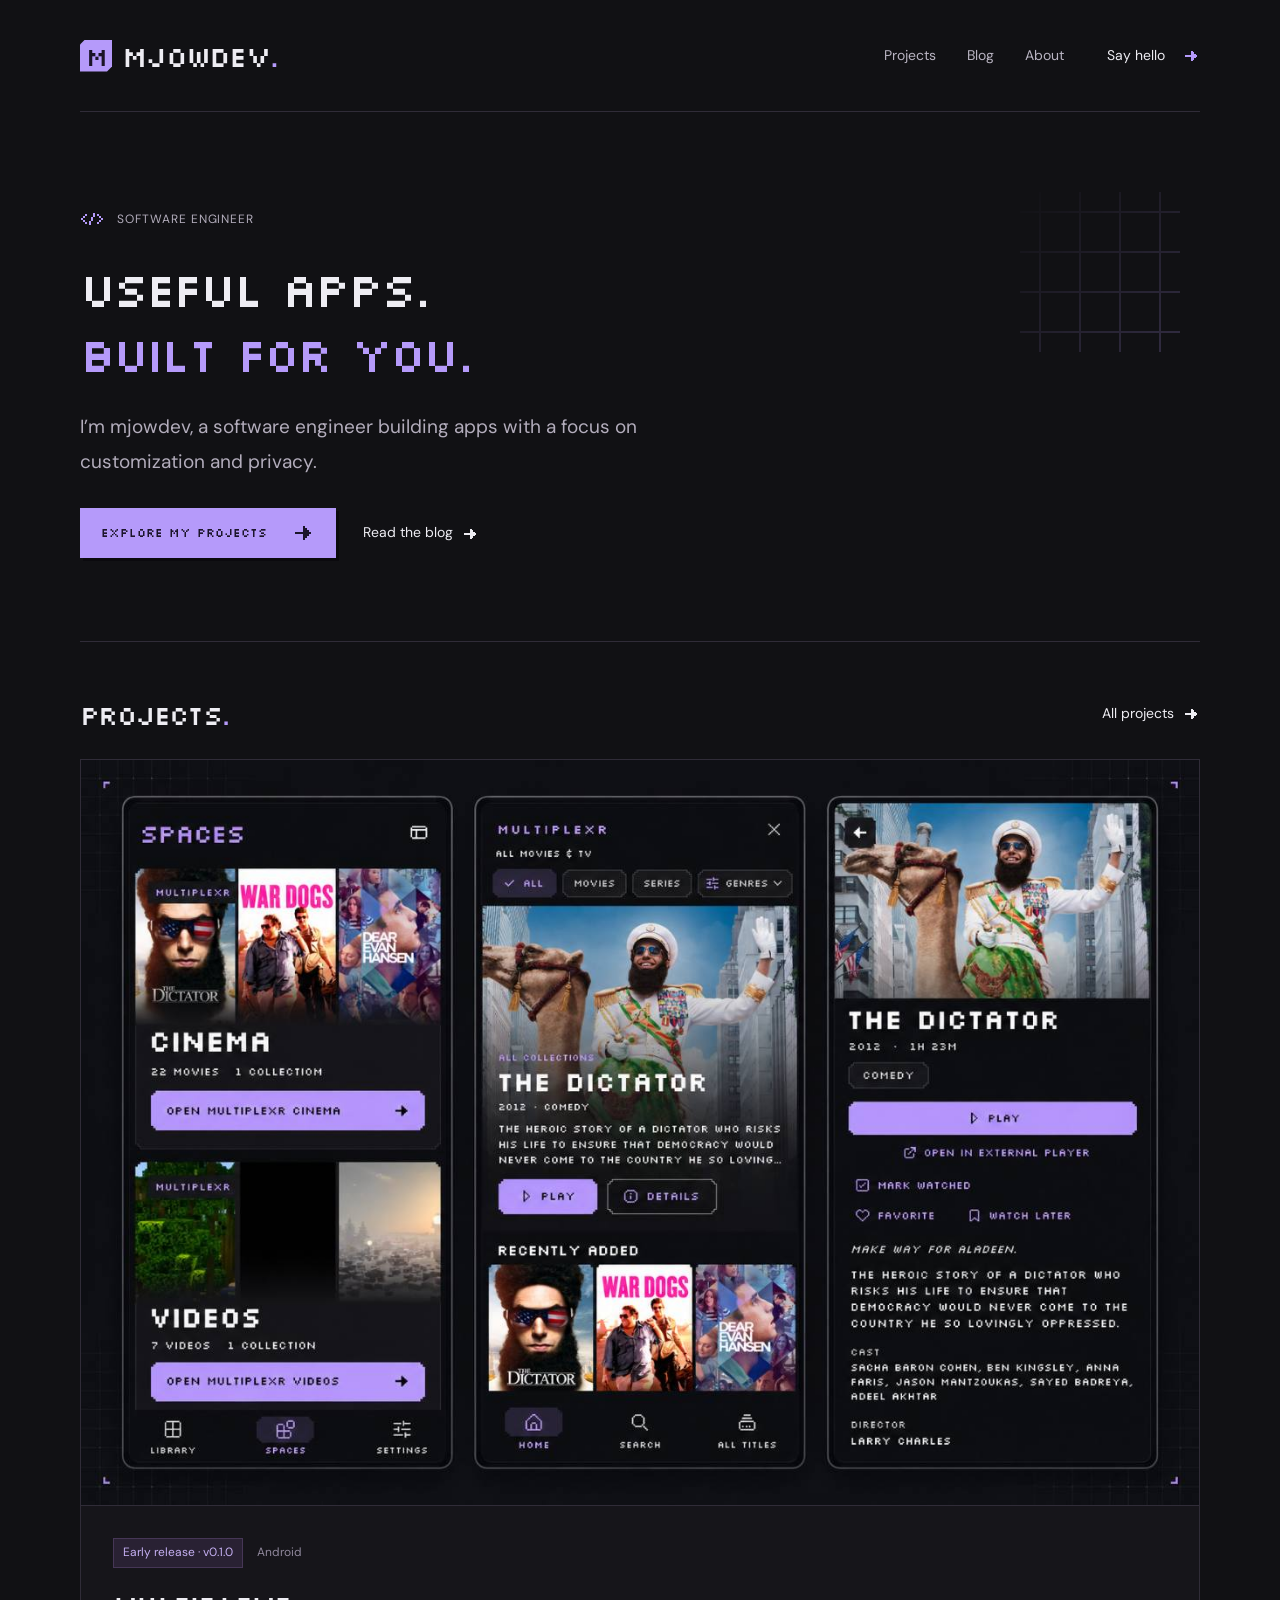
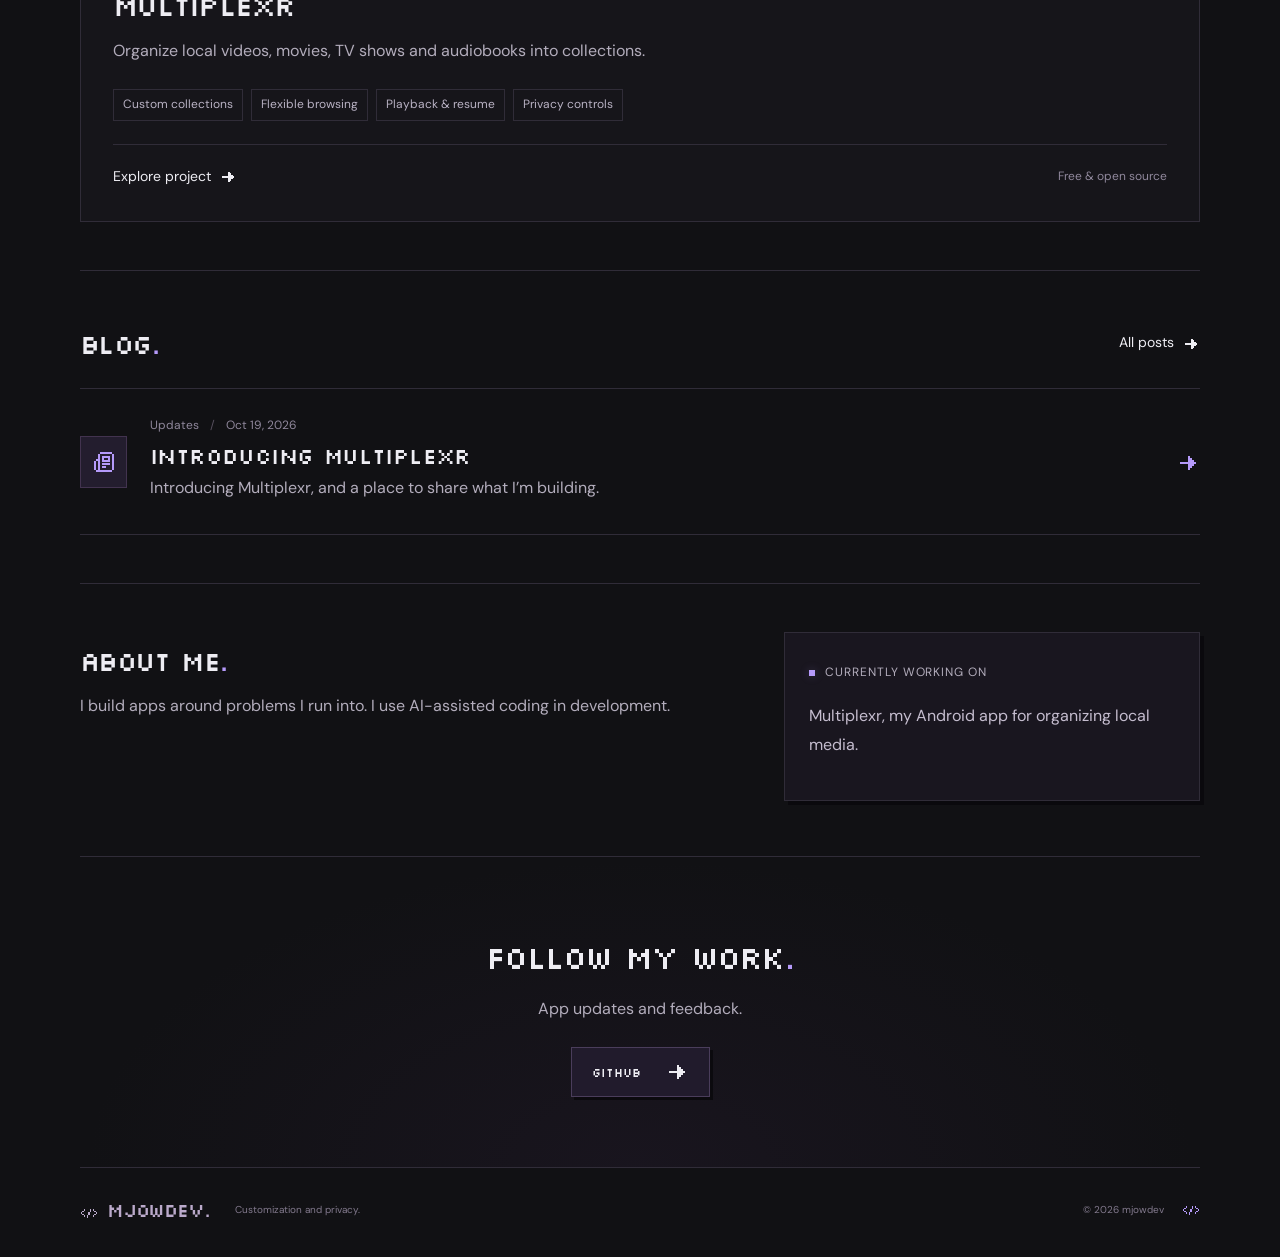
==== index.html @ 6ef94a26 "Publish simplified About and Follow my work copy" ====
<!DOCTYPE html><html lang="en"><head><meta charSet="utf-8"/><link rel="preconnect" href="/" crossorigin=""/><meta name="viewport" content="width=device-width, initial-scale=1"/><link rel="stylesheet" href="/_next/static/chunks/333vchgu689uq.css" data-precedence="next"/><link rel="preload" as="script" fetchPriority="low" href="/_next/static/chunks/1x6obpmlu1_c2.js"/><script src="/_next/static/chunks/2fzxukf5i8xn4.js" async=""></script><script src="/_next/static/chunks/33jqo_7qhbp5d.js" async=""></script><script src="/_next/static/chunks/1kb4dcqdypxx7.js" async=""></script><script src="/_next/static/chunks/turbopack-3-ry682tkyiqk.js" async=""></script><script src="/_next/static/chunks/27gjg8e11zukd.js" async=""></script><title>mjowdev — Software engineer</title><meta name="description" content="Software engineer building useful apps with a focus on customization and privacy. Explore Multiplexr and blog posts by mjowdev."/><link rel="icon" href="/icon.svg?icon.27oloktnoepiv.svg" sizes="any" type="image/svg+xml"/><meta name="next-size-adjust" content=""/><script src="/_next/static/chunks/0cz1d0mv5g_q7.js" noModule=""></script></head><body><div hidden=""><!--$--><!--/$--></div><a class="skip" href="#main">Skip to content</a><header class="header"><a class="wordmark" href="/"><span class="brand-icon">m</span>mjowdev<span class="dot">.</span></a><nav aria-label="Main navigation"><a href="/projects/">Projects</a><a href="/blog/">Blog</a><a href="/#about">About</a><a class="nav-connect" href="/#connect">Say hello <span><svg viewBox="0 0 24 24" width="24" height="24" fill="currentColor" xmlns="http://www.w3.org/2000/svg" class="pixel-icon " aria-hidden="true" focusable="false"><path d="M4 11v2h16v-2zm12 2v2h2v-2zm-2 2v2h2v-2zm-2 2v2h2v-2zm4-6V9h2v2z"></path><path d="M14 15V7h2v8zm-2 2V5h2v12z"></path></svg></span></a></nav></header><main id="main"><section class="hero"><div><div class="eyebrow"><span class="tiny-star"><svg viewBox="0 0 24 24" width="24" height="24" fill="currentColor" xmlns="http://www.w3.org/2000/svg" class="pixel-icon " aria-hidden="true" focusable="false"><path d="M11 18H9v-4h2v4Zm-4-1H5v-2h2v2Zm12-2v2h-2v-2h2ZM5 15H3v-2h2v2Zm16 0h-2v-2h2v2Zm-8-1h-2v-4h2v4ZM3 13H1v-2h2v2Zm20 0h-2v-2h2v2ZM5 11H3V9h2v2Zm16 0h-2V9h2v2Zm-6-1h-2V6h2v4ZM7 9H5V7h2v2Zm12 0h-2V7h2v2Z"></path></svg></span> SOFTWARE ENGINEER</div><h1><span class="">Useful apps.<br/></span><span class="muted-heading">Built for you.<br/></span></h1><p class="hero-intro">I’m mjowdev, a software engineer building apps with a focus on customization and privacy.</p><div class="actions"><a class="button primary" href="/projects/">Explore my projects <span><svg viewBox="0 0 24 24" width="24" height="24" fill="currentColor" xmlns="http://www.w3.org/2000/svg" class="pixel-icon " aria-hidden="true" focusable="false"><path d="M4 11v2h16v-2zm12 2v2h2v-2zm-2 2v2h2v-2zm-2 2v2h2v-2zm4-6V9h2v2z"></path><path d="M14 15V7h2v8zm-2 2V5h2v12z"></path></svg></span></a><a class="text-link" href="/blog/">Read the blog <span><svg viewBox="0 0 24 24" width="24" height="24" fill="currentColor" xmlns="http://www.w3.org/2000/svg" class="pixel-icon " aria-hidden="true" focusable="false"><path d="M4 11v2h16v-2zm12 2v2h2v-2zm-2 2v2h2v-2zm-2 2v2h2v-2zm4-6V9h2v2z"></path><path d="M14 15V7h2v8zm-2 2V5h2v12z"></path></svg></span></a></div></div></section><section id="projects" class="section"><div class="section-head"><div><h2>Projects<span class="dot">.</span></h2></div><a class="text-link" href="/projects/">All projects <svg viewBox="0 0 24 24" width="24" height="24" fill="currentColor" xmlns="http://www.w3.org/2000/svg" class="pixel-icon " aria-hidden="true" focusable="false"><path d="M4 11v2h16v-2zm12 2v2h2v-2zm-2 2v2h2v-2zm-2 2v2h2v-2zm4-6V9h2v2z"></path><path d="M14 15V7h2v8zm-2 2V5h2v12z"></path></svg></a></div><article class="project-card"><a class="project-showcase" href="/multiplexr-showcase.jpg" aria-label="View Multiplexr screenshots at full size"><img src="/multiplexr-showcase.jpg" width="1280" height="853" alt="Multiplexr screenshots showing Spaces, Cinema browsing, and movie details" loading="lazy"/></a><div class="project-info"><div class="tag-row"><span class="badge">Early release · v0.1.0</span><span class="micro">Android</span></div><h3>Multiplexr</h3><p>Organize local videos, movies, TV shows and audiobooks into collections.</p><div class="feature-tags"><span>Custom collections</span><span>Flexible browsing</span><span>Playback &amp; resume</span><span>Privacy controls</span></div><div class="project-bottom"><a class="text-link" href="https://github.com/mjowdev/mjow">Explore project <svg viewBox="0 0 24 24" width="24" height="24" fill="currentColor" xmlns="http://www.w3.org/2000/svg" class="pixel-icon " aria-hidden="true" focusable="false"><path d="M4 11v2h16v-2zm12 2v2h2v-2zm-2 2v2h2v-2zm-2 2v2h2v-2zm4-6V9h2v2z"></path><path d="M14 15V7h2v8zm-2 2V5h2v12z"></path></svg></a><span class="micro">Free &amp; open source</span></div></div></article></section><section class="section"><div class="section-head"><div><h2>Blog<span class="dot">.</span></h2></div><a class="text-link" href="/blog/">All posts <svg viewBox="0 0 24 24" width="24" height="24" fill="currentColor" xmlns="http://www.w3.org/2000/svg" class="pixel-icon " aria-hidden="true" focusable="false"><path d="M4 11v2h16v-2zm12 2v2h2v-2zm-2 2v2h2v-2zm-2 2v2h2v-2zm4-6V9h2v2z"></path><path d="M14 15V7h2v8zm-2 2V5h2v12z"></path></svg></a></div><a class="post-row" href="/blog/hello-world/"><span class="post-icon"><svg viewBox="0 0 24 24" width="24" height="24" fill="currentColor" xmlns="http://www.w3.org/2000/svg" class="pixel-icon " aria-hidden="true" focusable="false"><path d="M8 2h12v2H8zM6 4h2v16H6zm14 0h2v16h-2zM4 20h16v2H4zm-2-9h2v9H2zm2-2h2v2H4zm6-3h8v2h-8zm0 4h8v2h-8zm0-2h2v2h-2zm6 0h2v2h-2zm-6 5h8v2h-8zm0 3h4v2h-4z"></path></svg></span><div><div class="micro">Updates<!-- --> <span class="separator">/</span> <!-- -->Oct 19, 2026</div><h3>Introducing Multiplexr</h3><p>Introducing Multiplexr, and a place to share what I’m building.</p></div><span class="post-arrow"><svg viewBox="0 0 24 24" width="24" height="24" fill="currentColor" xmlns="http://www.w3.org/2000/svg" class="pixel-icon " aria-hidden="true" focusable="false"><path d="M4 11v2h16v-2zm12 2v2h2v-2zm-2 2v2h2v-2zm-2 2v2h2v-2zm4-6V9h2v2z"></path><path d="M14 15V7h2v8zm-2 2V5h2v12z"></path></svg></span></a></section><section id="about" class="section about-grid"><div><h2>About me<span class="dot">.</span></h2><p>I build apps around problems I run into. I use AI-assisted coding in development.</p></div><aside class="now-card"><span class="eyebrow"><span class="status-light"></span> CURRENTLY WORKING ON</span><p>Multiplexr, my Android app for organizing local media.</p></aside></section><section id="connect" class="connect"><h2>Follow my work<span class="dot">.</span></h2><p>App updates and feedback.</p><div class="socials"><a class="button" href="https://github.com/mjowdev">GitHub<!-- --> <svg viewBox="0 0 24 24" width="24" height="24" fill="currentColor" xmlns="http://www.w3.org/2000/svg" class="pixel-icon " aria-hidden="true" focusable="false"><path d="M4 11v2h16v-2zm12 2v2h2v-2zm-2 2v2h2v-2zm-2 2v2h2v-2zm4-6V9h2v2z"></path><path d="M14 15V7h2v8zm-2 2V5h2v12z"></path></svg></a></div></section></main><!--$--><!--/$--><footer><a class="footer-brand" href="/"><svg viewBox="0 0 24 24" width="24" height="24" fill="currentColor" xmlns="http://www.w3.org/2000/svg" class="pixel-icon " aria-hidden="true" focusable="false"><path d="M11 18H9v-4h2v4Zm-4-1H5v-2h2v2Zm12-2v2h-2v-2h2ZM5 15H3v-2h2v2Zm16 0h-2v-2h2v2Zm-8-1h-2v-4h2v4ZM3 13H1v-2h2v2Zm20 0h-2v-2h2v2ZM5 11H3V9h2v2Zm16 0h-2V9h2v2Zm-6-1h-2V6h2v4ZM7 9H5V7h2v2Zm12 0h-2V7h2v2Z"></path></svg> mjowdev.</a><span>Customization and privacy.</span><span>© <!-- -->2026<!-- --> mjowdev <span class="footer-star"><svg viewBox="0 0 24 24" width="24" height="24" fill="currentColor" xmlns="http://www.w3.org/2000/svg" class="pixel-icon " aria-hidden="true" focusable="false"><path d="M11 18H9v-4h2v4Zm-4-1H5v-2h2v2Zm12-2v2h-2v-2h2ZM5 15H3v-2h2v2Zm16 0h-2v-2h2v2Zm-8-1h-2v-4h2v4ZM3 13H1v-2h2v2Zm20 0h-2v-2h2v2ZM5 11H3V9h2v2Zm16 0h-2V9h2v2Zm-6-1h-2V6h2v4ZM7 9H5V7h2v2Zm12 0h-2V7h2v2Z"></path></svg></span></span></footer><script id="_R_">(globalThis["TURBOPACK"] || (globalThis["TURBOPACK"] = [])).push({"otherChunks":["static/chunks/1x6obpmlu1_c2.js","static/chunks/2fzxukf5i8xn4.js","static/chunks/33jqo_7qhbp5d.js","static/chunks/1kb4dcqdypxx7.js"],"runtimeModuleIds":[94553]});</script><script src="/_next/static/chunks/1x6obpmlu1_c2.js" async=""></script><script>(self.__next_f=self.__next_f||[]).push([0])</script><script>self.__next_f.push([1,"1:\"$Sreact.fragment\"\n2:\"/_next/static/chunks/27gjg8e11zukd.js\"\n3:I[22016,[\"$2\"],\"\"]\n4:I[39756,[\"$2\"],\"default\"]\n5:I[37457,[\"$2\"],\"default\"]\ne:\"ViewportBoundary\"\nf:I[97367,[\"$2\"],\"$e\"]\n11:\"MetadataBoundary\"\n12:I[97367,[\"$2\"],\"$11\"]\n13:\"$Sreact.suspense\"\n15:I[68027,[\"$2\"],\"default\",1]\n:HL[\"/_next/static/chunks/333vchgu689uq.css\",\"style\"]\n:HC[\"/\",\"\"]\n6:[[\"children\",{\"s\":\"__PAGE__\",\"h\":512,\"d\":{\"r\":[\"$\",\"$1\",\"c\",{\"children\":[[\"$\",\"main\",null,{\"id\":\"main\",\"children\":[[\"$\",\"section\",null,{\"className\":\"hero\",\"children\":[\"$\",\"div\",null,{\"children\":[[\"$\",\"div\",null,{\"className\":\"eyebrow\",\"children\":[[\"$\",\"span\",null,{\"className\":\"tiny-star\",\"children\":[\"$\",\"svg\",null,{\"viewBox\":\"0 0 24 24\",\"width\":\"24\",\"height\":\"24\",\"fill\":\"currentColor\",\"xmlns\":\"http://www.w3.org/2000/svg\",\"className\":\"pixel-icon \",\"aria-hidden\":\"true\",\"focusable\":\"false\",\"children\":[\"$\",\"path\",null,{\"d\":\"M11 18H9v-4h2v4Zm-4-1H5v-2h2v2Zm12-2v2h-2v-2h2ZM5 15H3v-2h2v2Zm16 0h-2v-2h2v2Zm-8-1h-2v-4h2v4ZM3 13H1v-2h2v2Zm20 0h-2v-2h2v2ZM5 11H3V9h2v2Zm16 0h-2V9h2v2Zm-6-1h-2V6h2v4ZM7 9H5V7h2v2Zm12 0h-2V7h2v2Z\"}]}]}],\" SOFTWARE ENGINEER\"]}],[\"$\",\"h1\",null,{\"children\":[[\"$\",\"span\",\"Useful apps.\",{\"className\":\"\",\"children\":[\"Useful apps.\",[\"$\",\"br\",null,{}]]}],[\"$\",\"span\",\"Built for you.\",{\"className\":\"muted-heading\",\"children\":[\"Built for you.\",[\"$\",\"br\",null,{}]]}]]}],[\"$\",\"p\",null,{\"className\":\"hero-intro\",\"children\":\"I’m mjowdev, a software engineer building apps with a focus on customization and privacy.\"}],[\"$\",\"div\",null,{\"className\":\"actions\",\"children\":[[\"$\",\"$L3\",null,{\"className\":\"button primary\",\"href\":\"/projects/\",\"children\":[\"Explore my projects \",\"$L7\"]}],\"$L8\"]}]]}]}],\"$L9\",\"$La\",\"$Lb\",\"$Lc\",false]}],null,\"$Ld\"]}],\"p\":false,\"v\":null}}]]\n0:{\"P\":null,\"c\":[\"\",\"\"],\"q\":\"\",\"i\":false,\"t\":{\"t\":{\"s\":\"\",\"h\":528,\"d\":{\"r\":[\"$\",\"$1\",\"c\",{\"children\":[[[\"$\",\"link\",\"0\",{\"rel\":\"stylesheet\",\"href\":\"/_next/static/chunks/333vchgu689uq.css\",\"precedence\":\"next\",\"crossOrigin\":\"$undefined\",\"nonce\":\"$undefined\"}],[\"$\",\"script\",\"script-0\",{\"src\":\"/_next/static/chunks/27gjg8e11zukd.js\",\"async\":true,\"nonce\":\"$undefined\"}]],[\"$\",\"html\",null,{\"lang\":\"en\",\"children\":[\"$\",\"body\",null,{\"children\":[[\"$\",\"a\",null,{\"className\":\"skip\",\"href\":\"#main\",\"children\":\"Skip to content\"}],[\"$\",\"header\",null,{\"className\":\"header\",\"children\":[[\"$\",\"$L3\",null,{\"href\":\"/\",\"className\":\"wordmark\",\"children\":[[\"$\",\"span\",null,{\"className\":\"brand-icon\",\"children\":\"m\"}],\"mjowdev\",[\"$\",\"span\",null,{\"className\":\"dot\",\"children\":\".\"}]]}],[\"$\",\"nav\",null,{\"aria-label\":\"Main navigation\",\"children\":[[\"$\",\"$L3\",null,{\"href\":\"/projects/\",\"children\":\"Projects\"}],[\"$\",\"$L3\",null,{\"href\":\"/blog/\",\"children\":\"Blog\"}],[\"$\",\"$L3\",null,{\"href\":\"/#about\",\"children\":\"About\"}],[\"$\",\"$L3\",null,{\"href\":\"/#connect\",\"className\":\"nav-connect\",\"children\":[\"Say hello \",[\"$\",\"span\",null,{\"children\":[\"$\",\"svg\",null,{\"viewBox\":\"0 0 24 24\",\"width\":\"24\",\"height\":\"24\",\"fill\":\"currentColor\",\"xmlns\":\"http://www.w3.org/2000/svg\",\"className\":\"pixel-icon \",\"aria-hidden\":\"true\",\"focusable\":\"false\",\"children\":[[\"$\",\"path\",null,{\"d\":\"M4 11v2h16v-2zm12 2v2h2v-2zm-2 2v2h2v-2zm-2 2v2h2v-2zm4-6V9h2v2z\"}],[\"$\",\"path\",null,{\"d\":\"M14 15V7h2v8zm-2 2V5h2v12z\"}]]}]}]]}]]}]]}],[\"$\",\"$L4\",null,{\"parallelRouterKey\":\"children\",\"error\":\"$undefined\",\"errorStyles\":\"$undefined\",\"errorScripts\":\"$undefined\",\"template\":[\"$\",\"$L5\",null,{}],\"templateStyles\":\"$undefined\",\"templateScripts\":\"$undefined\",\"notFound\":[[\"$\",\"main\",null,{\"id\":\"main\",\"className\":\"inner-page\",\"children\":[[\"$\",\"div\",null,{\"className\":\"eyebrow\",\"children\":\"404\"}],[\"$\",\"h1\",null,{\"children\":\"Page not found.\"}],[\"$\",\"p\",null,{\"children\":\"This page doesn’t exist.\"}],[\"$\",\"$L3\",null,{\"href\":\"/\",\"className\":\"button primary\",\"children\":[\"Return home \",[\"$\",\"svg\",null,{\"viewBox\":\"0 0 24 24\",\"width\":\"24\",\"height\":\"24\",\"fill\":\"currentColor\",\"xmlns\":\"http://www.w3.org/2000/svg\",\"className\":\"pixel-icon \",\"aria-hidden\":\"true\",\"focusable\":\"false\",\"children\":[[\"$\",\"path\",null,{\"d\":\"M4 11v2h16v-2zm12 2v2h2v-2zm-2 2v2h2v-2zm-2 2v2h2v-2zm4-6V9h2v2z\"}],[\"$\",\"path\",null,{\"d\":\"M14 15V7h2v8zm-2 2V5h2v12z\"}]]}]]}]]}],[]],\"forbidden\":\"$undefined\",\"unauthorized\":\"$undefined\"}],[\"$\",\"footer\",null,{\"children\":[[\"$\",\"$L3\",null,{\"href\":\"/\",\"className\":\"footer-brand\",\"children\":[[\"$\",\"svg\",null,{\"viewBox\":\"0 0 24 24\",\"width\":\"24\",\"height\":\"24\",\"fill\":\"currentColor\",\"xmlns\":\"http://www.w3.org/2000/svg\",\"className\":\"pixel-icon \",\"aria-hidden\":\"true\",\"focusable\":\"false\",\"children\":[\"$\",\"path\",null,{\"d\":\"M11 18H9v-4h2v4Zm-4-1H5v-2h2v2Zm12-2v2h-2v-2h2ZM5 15H3v-2h2v2Zm16 0h-2v-2h2v2Zm-8-1h-2v-4h2v4ZM3 13H1v-2h2v2Zm20 0h-2v-2h2v2ZM5 11H3V9h2v2Zm16 0h-2V9h2v2Zm-6-1h-2V6h2v4ZM7 9H5V7h2v2Zm12 0h-2V7h2v2Z\"}]}],\" mjowdev.\"]}],[\"$\",\"span\",null,{\"children\":\"Customization and privacy.\"}],[\"$\",\"span\",null,{\"children\":[\"© \",2026,\" mjowdev \",[\"$\",\"span\",null,{\"className\":\"footer-star\",\"children\":[\"$\",\"svg\",null,{\"viewBox\":\"0 0 24 24\",\"width\":\"24\",\"height\":\"24\",\"fill\":\"currentColor\",\"xmlns\":\"http://www.w3.org/2000/svg\",\"className\":\"pixel-icon \",\"aria-hidden\":\"true\",\"focusable\":\"false\",\"children\":[\"$\",\"path\",null,{\"d\":\"M11 18H9v-4h2v4Zm-4-1H5v-2h2v2Zm12-2v2h-2v-2h2ZM5 15H3v-2h2v2Zm16 0h-2v-2h2v2Zm-8-1h-2v-4h2v4ZM3 13H1v-2h2v2Zm20 0h-2v-2h2v2ZM5 11H3V9h2v2Zm16 0h-2V9h2v2Zm-6-1h-2V6h2v4ZM7 9H5V7h2v2Zm12 0h-2V7h2v2Z\"}]}]}]]}]]}]]}]}]]}],\"p\":false,\"v\":null},\"c\":\"$Q6\"},\"h\":{\"r\":[\"$\",\"$1\",\"h\",{\"children\":[null,[\"$\",\"$Lf\",null,{\"children\":\"$L10\"}],[\"$\",\"$L12\",null,{\"children\":[[\"$\",\"div\",null,{\"hidden\":true,\"children\":[\"$\",\"$13\",null,{\"name\":\"Next.Metadata\",\"children\":\"$L14\"}]}],null]}],[\"$\",\"meta\",null,{\"name\":\"next-size-adjust\",\"content\":\"\"}]]}],\"p\":false,\"v\":null}},\"m\":\"$undefined\",\"G\":[\"$15\",[[\"$\",\"link\",\"0\",{\"rel\":\"stylesheet\",\"href\":\"/_next/static/chunks/333vchgu689uq.css\",\"precedence\":\"next\",\"crossOrigin\":\"$undefined\",\"nonce\":\"$undefined\"}]]],\"S\":true,\"r\":\"$undefined\",\"s\":\"$undefined\",\"a\":\"$undefined\",\"l\":\"$undefined\",\"p\":\"$undefined\",\"d\":\"$undefined\",\"b\":\"KQn0tsnT4vBTm1UuNTd4g\"}\n16:I[97367,[\"$2\"],\"OutletBoundary\"]\n7:[\"$\",\"span\",null,{\"children\":[\"$\",\"svg\",null,{\"viewBox\":\"0 0 24 24\",\"width\":\"24\",\"height\":\"24\",\"fill\":\"currentColor\",\"xmlns\":\"http://www.w3.org/2000/svg\",\"className\":\"pixel-icon \",\"aria-hidden\":\"true\",\"focusable\":\"false\",\"children\":[[\"$\",\"path\",null,{\"d\":\"M4 11v2h16v-2zm12 2v2h2v-2zm-2 2v2h2v-2zm-2 2v2h2v-2zm4-6V9h2v2z\"}],[\"$\",\"path\",null,{\"d\":\"M14 15V7h2v8zm-2 2V5h2v12z\"}]]}]}]\n8:[\"$\",\"$L3\",null,{\"className\":\"text-link\",\"href\":\"/blog/\",\"children\":[\"Read the blog \",[\"$\",\"span\",null,{\"children\":[\"$\",\"svg\",null,{\"viewBox\":\"0 0 24 24\",\"width\":\"24\",\"height\":\"24\",\"fill\":\"currentColor\",\"xmlns\":\"http://www.w3.org/2000/svg\",\"className\":\"pixel-icon \",\"aria-hidden\":\"true\",\"focusable\":\"false\",\"children\":[[\"$\",\"path\",null,{\"d\":\"M4 11v2h16v-2zm12 2v2h2v-2zm-2 2v2h2v-2zm-2 2v2h2v-2zm4-6V9h2v2z\"}],[\"$\",\"path\",null,{\"d\":\"M14 15V7h2v8zm-2 2V5h2v12z\"}]]}]}]]}]\n9:[\"$\",\"section\",null,{\"id\":\"projects\",\"className\":\"section\",\"children\":[[\"$\",\"div\",null,{\"className\":\"section-head\",\"children\":[[\"$\",\"div\",null,{\"children\":[\"$\",\"h2\",null,{\"children\":[\"Projects\",[\"$\",\"span\",null,{\"className\":\"dot\",\"children\":\".\"}]]}]}],[\"$\",\"$L3\",null,{\"className\":\"text-link\",\"href\":\"/projects/\",\"children\":[\"All projects \",[\"$\",\"svg\",null,{\"viewBox\":\"0 0 24 24\",\"width\":\"24\",\"height\":\"24\",\"fill\":\"currentColor\",\"xmlns\":\"http://www.w3.org/2000/svg\",\"className\":\"pixel-icon \",\"aria-hidden\":\"true\",\"focusable\":\"false\",\"children\":[[\"$\",\"path\",null,{\"d\":\"M4 11v2h16v-2zm12 2v2h2v-2zm-2 2v2h2v-2zm-2 2v2h2v-2zm4-6V9h2v2z\"}],[\"$\",\"path\",null,{\"d\":\"M14 15V7h2v8zm-2 2V5h2v12z\"}]]}]]}]]}],[\"$\",\"article\",null,{\"className\":\"project-card\",\"children\":[[\"$\",\"a\",null,{\"className\":\"project-showcase\",\"href\":\"/multiplexr-showcase.jpg\",\"aria-label\":\"View Multiplexr screenshots at full size\",\"children\":[\"$\",\"img\",null,{\"src\":\"/multiplexr-showcase.jpg\",\"width\":\"1280\",\"height\":\"853\",\"alt\":\"Multiplexr screenshots showing Spaces, Cinema browsing, and movie details\",\"loading\":\"lazy\"}]}],[\"$\",\"div\",null,{\"className\":\"project-info\",\"children\":[[\"$\",\"div\",null,{\"className\":\"tag-row\",\"children\":[[\"$\",\"span\",null,{\"className\":\"badge\",\"children\":\"Early release · v0.1.0\"}],[\"$\",\"span\",null,{\"className\":\"micro\",\"children\":\"Android\"}]]}],[\"$\",\"h3\",null,{\"children\":\"Multiplexr\"}],[\"$\",\"p\",null,{\"children\":\"Organize local videos, movies, TV shows and audiobooks into collections.\"}],[\"$\",\"div\",null,{\"className\":\"feature-tags\",\"children\":[[\"$\",\"span\",\"Custom collections\",{\"children\":\"Custom collections\"}],[\"$\",\"span\",\"Flexible browsing\",{\"children\":\"Flexible browsing\"}],[\"$\",\"span\",\"Playback \u0026 resume\",{\"children\":\"Playback \u0026 resume\"}],[\"$\",\"span\",\"Privacy controls\",{\"children\":\"Privacy controls\"}]]}],[\"$\",\"div\",null,{\"className\":\"project-bottom\",\"children\":[[\"$\",\"a\",null,{\"className\":\"text-link\",\"href\":\"https://github.com/mjowdev/mjow\",\"children\":[\"Explore project \",[\"$\",\"svg\",null,{\"viewBox\":\"0 0 24 24\",\"width\":\"24\",\"height\":\"24\",\"fill\":\"currentColor\",\"xmlns\":\"http://www.w3.org/2000/svg\",\"className\":\"pixel-icon \",\"aria-hidden\":\"true\",\"focusable\":\"false\",\"children\":[[\"$\",\"path\",null,{\"d\":\"M4 11v2h16v-2zm12 2v2h2v-2zm-2 2v2h2v-2zm-2 2v2h2v-2zm4-6V9h2v2z\"}],[\"$\",\"path\",null,{\"d\":\"M14 15V7h2v8zm-2 2V5h2v12z\"}]]}]]}],[\"$\",\"span\",null,{\"className\":\"micro\",\"children\":\"Free \u0026 open source\"}]]}]]}]]}]]}]\na:[\"$\",\"section\",null,{\"className\":\"section\",\"children\":[[\"$\",\"div\",null,{\"className\":\"section-head\",\"children\":[[\"$\",\"div\",null,{\"children\":[\"$\",\"h2\",null,{\"children\":[\"Blog\",[\"$\",\"span\",null,{\"className\":\"dot\",\"children\":\".\"}]]}]}],[\"$\",\"$L3\",null,{\"className\":\"text-link\",\"href\":\"/blog/\",\"children\":[\"All posts \",[\"$\",\"svg\",null,{\"viewBox\":\"0 0 24 24\",\"width\":\"24\",\"height\":\"24\",\"fill\":\"currentColor\",\"xmlns\":\"http://www.w3.org/2000/svg\",\"className\":\"pixel-icon \",\"aria-hidden\":\"true\",\"focusable\":\"false\",\"children\":[[\"$\",\"path\",null,{\"d\":\"M4 11v2h16v-2zm12 2v2h2v-2zm-2 2v2h2v-2zm-2 2v2h2v-2zm4-6V9h2v2z\"}],[\"$\",\"path\",null,{\"d\":\"M14 15V7h2v8zm-2 2V5h2v12z\"}]]}]]}]]}],[[\"$\",\"$L3\",\"hello-world\",{\"href\":\"/blog/hello-world/\",\"className\":\"post-row\",\"children\":[[\"$\",\"span\",null,{\"className\":\"post-icon\",\"children\":[\"$\",\"svg\",null,{\"viewBox\":\"0 0 24 24\",\"width\":\"24\",\"height\":\"24\",\"fill\":\"currentColor\",\"xmlns\":\"http://www.w3.org/2000/svg\",\"className\":\"pixel-icon \",\"aria-hidden\":\"true\",\"focusable\":\"false\",\"children\":[\"$\",\"path\",null,{\"d\":\"M8 2h12v2H8zM6 4h2v16H6zm14 0h2v16h-2zM4 20h16v2H4zm-2-9h2v9H2zm2-2h2v2H4zm6-3h8v2h-8zm0 4h8v2h-8zm0-2h2v2h-2zm6 0h2v2h-2zm-6 5h8v2h-8zm0 3h4v2h-4z\"}]}]}],[\"$\",\"div\",null,{\"children\":[[\"$\",\"div\",null,{\"className\":\"micro\",\"children\":[\"Updates\",\" \",[\"$\",\"span\",null,{\"className\":\"separator\",\"children\":\"/\"}],\" \",\"Oct 19, 2026\"]}],[\"$\",\"h3\",null,{\"children\":\"Introducing Multiplexr\"}],[\"$\",\"p\",null,{\"children\":\"Introducing Multiplexr, and a place to share what I’m building.\"}]]}],[\"$\",\"span\",null,{\"className\":\"post-arrow\",\"children\":[\"$\",\"svg\",null,{\"viewBox\":\"0 0 24 24\",\"width\":\"24\",\"height\":\"24\",\"fill\":\"currentColor\",\"xmlns\":\"http://www.w3.org/2000/svg\",\"className\":\"pixel-icon \",\"aria-hidden\":\"true\",\"focusable\":\"false\",\"children\":[[\"$\",\"path\",null,{\"d\":\"M4 11v2h16v-2zm12 2v2h2v-2zm-2 2v2h2v-2zm-2 2v2h2v-2zm4-6V9h2v2z\"}],[\"$\",\"path\",null,{\"d\":\"M14 15V7h2v8zm-2 2V5h2v12z\"}]]}]}]]}]]]}]\nb:[\"$\",\"section\",null,{\"id\":\"about\",\"className\":\"section about-grid\",\"children\":[[\"$\",\"div\",null,{\"children\":[[\"$\",\"h2\",null,{\"children\":[\"About me\",[\"$\",\"span\",null,{\"className\":\"dot\",\"children\":\".\"}]]}],[\"$\",\"p\",null,{\"children\":\"I build apps around problems I run into. I use AI-assisted coding in development.\"}]]}],[\"$\",\"aside\",null,{\"className\":\"now-card\",\"children\":[[\"$\",\"span\",null,{\"className\":\"eyebrow\",\"children\":[[\"$\",\"span\",null,{\"className\":\"status-light\"}],\" CURRENTLY WORKING ON\"]}],[\"$\",\"p\",null,{\"children\":\"Multiplexr, my Android app for organizing local media.\"}]]}]]}]\nc:[\"$\",\"section\",null,{\"id\":\"connect\",\"className\":\"connect\",\"children\":[[\"$\",\"h2\",null,{\"children\":[\"Follow my work\",[\"$\",\"span\",null,{\"className\":\"dot\",\"children\":\".\"}]]}],[\"$\",\"p\",null,{\"children\":\"App updates and feedback.\"}],[\"$\",\"div\",null,{\"className\":\"socials\",\"children\":[[\"$\",\"a\",\"https://github.com/mjowdev\",{\"className\":\"button\",\"href\":\"https://github.com/mjowdev\",\"children\":[\"GitHub\",\" \",[\"$\",\"svg\",null,{\"viewBox\":\"0 0 24 24\",\"width\":\"24\",\"height\":\"24\",\"fill\":\"currentColor\",\"xmlns\":\"http://www.w3.org/2000/svg\",\"className\":\"pixel-icon \",\"aria-hidden\":\"true\",\"focusable\":\"false\",\"children\":[[\"$\",\"path\",null,{\"d\":\"M4 11v2h16v-2zm12 2v2h2v-2zm-2 2v2h2v-2zm-2 2v2h2v-2zm4-6V9h2v2z\"}],[\"$\",\"path\",null,{\"d\":\"M14 15V7h2v8zm-2 2V5h2v12z\"}]]}]]}]]}]]}]\nd:[\"$\",\"$L16\",null,{\"children\":[\"$\",\"$13\",null,{\"name\":\"Next.MetadataOutlet\",\"children\":\"$@17\"}]}]\n10:[[\"$\",\"meta\",\"0\",{\"charSet\":\"utf-8\"}],[\"$\",\"meta\",\"1\",{\"name\":\"viewport\",\"content\":\"width=device-width, initial-scale=1\"}]]\n18:I[27201,[\"$2\"],\"IconMark\"]\n14:[[\"$\",\"title\",\"0\",{\"children\":\"mjowdev — Software engineer\"}],[\"$\",\"meta\",\"1\",{\"name\":\"description\",\"content\":\"Software engineer building useful apps with a focus on customization and privacy. Explore Multiplexr and blog posts by mjowdev.\"}],[\"$\",\"link\",\"2\",{\"rel\":\"icon\",\"href\":\"/icon.svg?icon.27oloktnoepiv.svg\",\"sizes\":\"any\",\"type\":\"image/svg+xml\"}],[\"$\",\"$L18\",\"3\",{}]]\n17:null\n"])</script></body></html>
---- _next/static/chunks/333vchgu689uq.css ----
@font-face{font-family:Silkscreen;font-style:normal;font-display:swap;font-weight:400;src:url(../media/silkscreen-latin-ext-400-normal.36gr36xwjyuj0.woff2)format("woff2"),url(../media/silkscreen-latin-ext-400-normal.1l7n2atq6srl-.woff)format("woff");unicode-range:U+100-2BA,U+2BD-2C5,U+2C7-2CC,U+2CE-2D7,U+2DD-2FF,U+304,U+308,U+329,U+1D00-1DBF,U+1E00-1E9F,U+1EF2-1EFF,U+2020,U+20A0-20AB,U+20AD-20C0,U+2113,U+2C60-2C7F,U+A720-A7FF}@font-face{font-family:Silkscreen;font-style:normal;font-display:swap;font-weight:400;src:url(../media/silkscreen-latin-400-normal.3eo6fcw0hsu_q.woff2)format("woff2"),url(../media/silkscreen-latin-400-normal.09nhcxbx1c_3k.woff)format("woff");unicode-range:U+??,U+131,U+152-153,U+2BB-2BC,U+2C6,U+2DA,U+2DC,U+304,U+308,U+329,U+2000-206F,U+20AC,U+2122,U+2191,U+2193,U+2212,U+2215,U+FEFF,U+FFFD}
@font-face{font-family:DM Sans;font-style:normal;font-display:swap;font-weight:400;src:url(../media/dm-sans-latin-ext-400-normal.0fqyy_rzir8wk.woff2)format("woff2"),url(../media/dm-sans-latin-ext-400-normal.2wgrmp5e19scw.woff)format("woff");unicode-range:U+100-2BA,U+2BD-2C5,U+2C7-2CC,U+2CE-2D7,U+2DD-2FF,U+304,U+308,U+329,U+1D00-1DBF,U+1E00-1E9F,U+1EF2-1EFF,U+2020,U+20A0-20AB,U+20AD-20C0,U+2113,U+2C60-2C7F,U+A720-A7FF}@font-face{font-family:DM Sans;font-style:normal;font-display:swap;font-weight:400;src:url(../media/dm-sans-latin-400-normal.0471snlmja818.woff2)format("woff2"),url(../media/dm-sans-latin-400-normal.40quu04grbhf8.woff)format("woff");unicode-range:U+??,U+131,U+152-153,U+2BB-2BC,U+2C6,U+2DA,U+2DC,U+304,U+308,U+329,U+2000-206F,U+20AC,U+2122,U+2191,U+2193,U+2212,U+2215,U+FEFF,U+FFFD}
@font-face{font-family:DM Sans;font-style:normal;font-display:swap;font-weight:500;src:url(../media/dm-sans-latin-ext-500-normal.3kt-ux4qy_ne2.woff2)format("woff2"),url(../media/dm-sans-latin-ext-500-normal.3exo923874x5t.woff)format("woff");unicode-range:U+100-2BA,U+2BD-2C5,U+2C7-2CC,U+2CE-2D7,U+2DD-2FF,U+304,U+308,U+329,U+1D00-1DBF,U+1E00-1E9F,U+1EF2-1EFF,U+2020,U+20A0-20AB,U+20AD-20C0,U+2113,U+2C60-2C7F,U+A720-A7FF}@font-face{font-family:DM Sans;font-style:normal;font-display:swap;font-weight:500;src:url(../media/dm-sans-latin-500-normal.0brn-8r9pdr2e.woff2)format("woff2"),url(../media/dm-sans-latin-500-normal.0jcw8phz0eanr.woff)format("woff");unicode-range:U+??,U+131,U+152-153,U+2BB-2BC,U+2C6,U+2DA,U+2DC,U+304,U+308,U+329,U+2000-206F,U+20AC,U+2122,U+2191,U+2193,U+2212,U+2215,U+FEFF,U+FFFD}
@font-face{font-family:DM Sans;font-style:normal;font-display:swap;font-weight:600;src:url(../media/dm-sans-latin-ext-600-normal.2h9q_0618j3sz.woff2)format("woff2"),url(../media/dm-sans-latin-ext-600-normal.2uv0s9c16r-jh.woff)format("woff");unicode-range:U+100-2BA,U+2BD-2C5,U+2C7-2CC,U+2CE-2D7,U+2DD-2FF,U+304,U+308,U+329,U+1D00-1DBF,U+1E00-1E9F,U+1EF2-1EFF,U+2020,U+20A0-20AB,U+20AD-20C0,U+2113,U+2C60-2C7F,U+A720-A7FF}@font-face{font-family:DM Sans;font-style:normal;font-display:swap;font-weight:600;src:url(../media/dm-sans-latin-600-normal.0oone78si629l.woff2)format("woff2"),url(../media/dm-sans-latin-600-normal.40ad7xuawyzt9.woff)format("woff");unicode-range:U+??,U+131,U+152-153,U+2BB-2BC,U+2C6,U+2DA,U+2DC,U+304,U+308,U+329,U+2000-206F,U+20AC,U+2122,U+2191,U+2193,U+2212,U+2215,U+FEFF,U+FFFD}
:root{--lightningcss-light: ;--lightningcss-dark:initial;color-scheme:dark;--bg:#111114;--panel:#19181e;--ink:#eeedf3;--muted:#a09ba9;--line:#302c38;--accent:#b59afa;--pixel:"Silkscreen",monospace}*{box-sizing:border-box}html{scroll-behavior:smooth;scroll-padding-top:30px}body{background:var(--bg);color:var(--ink);margin:0;font:15px/1.75 DM Sans,Arial,sans-serif}a{color:inherit;text-decoration:none}button{font:inherit}::selection{color:#fff;background:#705295}a,button{-webkit-tap-highlight-color:transparent}a:focus-visible,button:focus-visible{outline:2px solid var(--accent);outline-offset:6px}.header,main,footer{max-width:1120px;margin:auto}.header{border-bottom:1px solid var(--line);justify-content:space-between;align-items:center;height:112px;display:flex}.wordmark{letter-spacing:-2px;align-items:center;gap:10px;font:700 29px Space Grotesk,sans-serif;display:flex}.brand-icon{background:var(--accent);color:#1b1427;font:25px var(--pixel);clip-path:polygon(5px 0,100% 0,100% calc(100% - 5px),calc(100% - 5px) 100%,0 100%,0 5px);place-items:center;width:32px;height:32px;display:grid}.wordmark .dot{margin-left:-10px}nav{color:#b9b4c2;gap:31px;font-size:13px;display:flex}nav a:hover,.text-link:hover{color:var(--accent)}.nav-connect{color:var(--ink);margin-left:12px}.nav-connect span{color:var(--accent);margin-left:9px}.hero{grid-template-columns:1.12fr 1fr;align-items:center;gap:66px;padding:92px 0 83px;display:grid}.eyebrow{font:10px/1.8 var(--pixel);letter-spacing:.6px;color:var(--muted)}.tiny-star{color:var(--accent);margin-right:9px;font-size:16px}h1,h2,h3{letter-spacing:-1.3px;font-family:Space Grotesk,Arial,sans-serif;font-weight:500;line-height:1.16}h1{margin:24px 0;font-size:55px}.muted-heading{color:var(--accent)}h2{margin:13px 0 0;font-size:31px}h3{margin:20px 0 14px;font-size:28px}.dot{color:var(--accent)}p{color:var(--muted)}.hero-intro{max-width:445px;font-size:16px;line-height:1.85}.actions{flex-wrap:wrap;align-items:center;gap:27px;margin:29px 0;display:flex}.button{background:#211b2c;border:1px solid #4a3d5b;justify-content:center;align-items:center;gap:24px;padding:12px 20px;font-size:13px;font-weight:600;transition:transform .15s,background .15s;display:inline-flex;box-shadow:3px 3px #0b0a0e}.button:hover{background:#352747;transform:translateY(-2px)}.primary{background:var(--accent);border-color:var(--accent);color:#1c152b}.primary:hover{background:#c9b3ff}.text-link{font-size:13px}.hero-foot{color:#847e90;align-items:center;gap:9px;margin-top:36px;font-size:11px;display:flex}.status-light{background:var(--accent);width:6px;height:6px;display:inline-block;box-shadow:0 0 10px #b59afa40}.pixel-scene{width:100%;color:var(--muted);text-align:left;cursor:pointer;background:#17141e;border:1px solid #41364e;padding:0;transition:border .2s;position:relative;box-shadow:8px 8px #19171f}.pixel-scene:hover{border-color:var(--accent)}.scene-label{font:9px var(--pixel);border-bottom:1px solid #302638;justify-content:space-between;padding:12px 15px;display:flex}.scene-label span{color:#756386}.pixel-scene svg{width:100%;image-rendering:pixelated;display:block}.scene-bottom{align-items:center;gap:7px;padding:12px;font-size:10px;display:flex}.scene-bottom>span:last-child{font:8px var(--pixel);color:#9e82c2;margin-left:auto}.section{border-top:1px solid var(--line);padding:44px 0 48px}.section-head{justify-content:space-between;align-items:end;gap:20px;margin-bottom:29px;display:flex}.section-head>.text-link{padding-bottom:4px}.project-card{border:1px solid var(--line);background:#16151a;grid-template-columns:1fr 1.1fr;display:grid}.project-art{background:repeating-linear-gradient(0deg,#0000,#0000 29px,#b99aff06 30px),repeating-linear-gradient(90deg,#1d1925,#1d1925 29px,#b99aff0c 30px);place-items:center;padding:42px 40px;display:grid;position:relative;overflow:hidden}.media-window{background:#15121b;border:1px solid #685078;width:100%;max-width:345px;transform:rotate(-3deg);box-shadow:8px 9px #100c1970}.window-bar{border-bottom:1px solid #413249;align-items:center;gap:4px;padding:9px;display:flex}.window-bar i{background:#69577e;width:4px;height:4px}.window-bar span{font:7px var(--pixel);color:#b8a1d1;margin-left:auto}.media-body{padding:20px}.media-title{letter-spacing:-1px;font:500 25px/1.1 Space Grotesk,sans-serif}.media-title span{color:var(--accent)}.poster-row{gap:9px;margin:19px 0 13px;display:flex}.poster{height:100px;font:7px/1.5 var(--pixel);flex:1;align-items:end;padding:7px;display:flex;position:relative;overflow:hidden}.poster:before{content:"";border:9px solid #e6cfed30;width:46px;height:46px;position:absolute;top:12px;left:12px;transform:rotate(45deg)}.poster span{position:relative}.p1{background:linear-gradient(140deg,#6b487e,#232038)}.p2{background:linear-gradient(130deg,#9b735e,#4b3345)}.p3{background:linear-gradient(150deg,#456375,#1f2d40)}.art-caption{font:6px var(--pixel);color:#8b7b9b}.art-spark{color:var(--accent);font-size:24px;position:absolute;top:12px;right:16px}.tag-row{flex-wrap:wrap;align-items:center;gap:14px;display:flex}.badge{color:#c5aff2;background:#292133;border:1px solid #463656;padding:3px 9px;font-size:10px}.micro{color:#8f879b;font-size:10px}.project-info p{font-size:14px}.feature-tags{flex-wrap:wrap;gap:8px;margin:23px 0;display:flex}.feature-tags span{border:1px solid var(--line);color:#b8b1c3;padding:4px 9px;font-size:10px}.project-bottom{border-top:1px solid var(--line);justify-content:space-between;align-items:center;gap:12px;padding-top:19px;display:flex}.post-row{border-top:1px solid var(--line);align-items:center;gap:23px;padding:26px 0;transition:background .2s;display:flex}.post-row:hover{background:#1c182280}.post-row:last-child{border-bottom:1px solid var(--line)}.post-icon{color:var(--accent);background:#231d2e;border:1px solid #42334f;flex-shrink:0;place-items:center;width:47px;height:52px;font-size:22px;display:grid}.post-row h3,.post-row h2{letter-spacing:-.6px;margin:6px 0;font-size:22px}.post-row p{margin:5px 0;font-size:13px}.separator{color:#57505f;margin:0 8px}.post-arrow{color:var(--accent);margin-left:auto;font-size:23px}.about-grid{grid-template-columns:1.5fr 1fr;gap:80px;padding-top:48px;padding-bottom:55px;display:grid}.about-grid p{font-size:14px}.now-card{border:1px solid var(--line);background:#19161f;align-self:center;padding:24px;box-shadow:4px 4px #0a090d}.now-card .status-light{margin-right:6px}.now-card p{color:#c5bdcf}.now-card>.micro{font:8px var(--pixel);color:#766883}.connect{border-top:1px solid var(--line);text-align:center;background:radial-gradient(at bottom,#30203d40,#0000 70%);padding:62px 15px 70px}.connect h2{margin-top:19px;font-size:39px}.connect p{max-width:450px;margin:20px auto;font-size:14px}.socials{flex-wrap:wrap;justify-content:center;gap:12px;margin-top:24px;display:flex}footer{border-top:1px solid var(--line);color:#82798d;align-items:center;gap:25px;padding:29px 0 35px;font-size:10px;display:flex}footer>span:last-child{margin-left:auto}.footer-brand{color:#bbaacb;font:500 19px Space Grotesk,sans-serif}.footer-star{color:var(--accent);margin-left:15px}.inner-page{min-height:70vh;padding:70px 0 90px}.inner-page h1{max-width:850px}.lede{max-width:700px;margin-bottom:42px;font-size:18px}.project-detail{border:1px solid var(--line);background:var(--panel);margin:30px 0;padding:35px}.project-detail h2{font-size:38px}.project-detail .lede{margin-bottom:20px}.project-detail .micro{max-width:650px;margin-top:27px}.article-page{max-width:760px}.article-meta{margin-top:55px}.prose h2{margin-top:42px;font-size:28px}.prose a{color:var(--accent);text-underline-offset:4px;text-decoration:underline}.prose img{max-width:100%;height:auto}.prose pre{background:var(--panel);padding:20px;overflow:auto}.prose blockquote{border-left:2px solid var(--accent);margin-left:0;padding-left:20px}.skip{background:var(--accent);color:#111;z-index:20;padding:8px;position:absolute;top:-100px;left:20px}.skip:focus{top:10px}@media (min-width:1600px){.hero{padding-top:115px;padding-bottom:105px}}@media (max-width:1200px){.header,main,footer{margin-left:6%;margin-right:6%}.hero{gap:35px}h1{font-size:46px}.scene-bottom>span:last-child{font-size:6px}}@media (max-width:760px){.header{height:85px}nav{gap:17px;font-size:12px}.nav-connect{display:none}.hero{grid-template-columns:1fr;gap:36px;padding:50px 0}h1{font-size:43px}.eyebrow{font-size:8px}.hero-intro{font-size:15px}.hero-foot{margin-top:25px}.pixel-scene{max-width:500px}.scene-bottom>span:last-child{font-size:8px}.section{padding:32px 0}.section-head h2{font-size:25px}.section-head>.text-link{white-space:nowrap;font-size:11px}.project-card{grid-template-columns:1fr}.project-art{padding:30px}.project-info{padding:25px}.about-grid{grid-template-columns:1fr;gap:25px}.connect h2{font-size:32px}.post-row{gap:15px}.post-row h3{font-size:20px}footer{flex-wrap:wrap;gap:12px}footer>span:last-child{margin-left:auto}footer>span:nth-child(2){display:none}.inner-page{padding-top:45px}.project-detail{padding:23px}.project-detail .actions{gap:19px}.article-page h1{font-size:39px}}@media (prefers-reduced-motion:reduce){html{scroll-behavior:auto}*{transition:none!important}}.hero{display:block;position:relative;overflow:hidden}.hero>div{max-width:750px}.hero:after{content:"";pointer-events:none;opacity:.2;background-color:#0000;background-image:linear-gradient(90deg,#0000 48%,#b59afa 48% 52%,#0000 52%),linear-gradient(#0000 48%,#b59afa 48% 52%,#0000 52%);background-position:0 0,0 0;background-repeat:repeat,repeat;background-size:40px 40px;background-attachment:scroll,scroll;background-origin:padding-box,padding-box;background-clip:border-box,border-box;width:160px;height:160px;position:absolute;top:80px;right:20px;-webkit-mask-image:linear-gradient(135deg,#0000,#000);mask-image:linear-gradient(135deg,#0000,#000)}.hero h1{font-size:64px}.hero-intro{max-width:560px}.hero .actions{margin-bottom:0}@media (max-width:760px){.hero h1{font-size:43px}.hero:after{display:none}}h1,h2,h3,.wordmark,.footer-brand{letter-spacing:-.06em;font-family:Silkscreen,monospace;font-weight:400}.hero h1{font-size:48px;line-height:1.35}h1{font-size:44px}h2{font-size:27px}h3{font-size:26px}nav,.button,.text-link{font-family:Pixelify Sans,monospace;font-size:17px}.hero-intro{max-width:640px;font-size:21px}.eyebrow{font-size:11px}.project-card{grid-template-columns:1fr}.project-showcase{border-bottom:1px solid var(--line);background:#0c0d10;line-height:0;display:block}.project-showcase img{width:100%;height:auto;display:block}.project-info{padding:32px}.project-info p,.about-grid p,.connect p,.post-row p{font-size:19px}.project-info h3{font-size:29px}.feature-tags span,.micro,.badge,.project-bottom .micro{font-size:14px}.post-row h2,.post-row h3{font-size:22px}.pixel-icon{vertical-align:middle;shape-rendering:crispedges;flex-shrink:0;width:24px;height:24px;display:inline-block}.text-link .pixel-icon,nav .pixel-icon{width:18px;height:18px;margin-left:4px}.tiny-star .pixel-icon{color:var(--accent)}.footer-brand .pixel-icon,.footer-star .pixel-icon{width:18px;height:18px}.connect h2{font-size:32px}.detail-showcase{border:1px solid var(--line);margin:28px 0}.prose{font-size:21px}.prose h2{font-size:26px}.now-card>.micro{font-family:var(--pixel)}@media (max-width:760px){.hero h1,h1{font-size:32px}.section-head h2{font-size:22px}.section-head>.text-link{font-size:15px}.hero-intro{font-size:20px}nav{gap:15px;font-size:15px}.wordmark{font-size:24px}.button{gap:12px}.actions{gap:22px}.project-info{padding:22px}.post-row h2,.post-row h3{font-size:18px;line-height:1.5}.post-icon{width:38px;height:42px}.article-page h1{font-size:30px}.connect h2{font-size:26px}.project-detail h2{font-size:28px}.prose h2{font-size:22px}}:root{--muted:#b3adbc;--text:"DM Sans",Arial,sans-serif}body{font-family:var(--text);font-size:16px;line-height:1.8}nav,.text-link,.eyebrow,.micro,.badge,.feature-tags span,.now-card>.micro,footer{font-family:var(--text);letter-spacing:normal}nav,.text-link{font-size:14px}.eyebrow{letter-spacing:.08em;font-size:12px}.micro,.badge,.feature-tags span,.project-bottom .micro{font-size:12px}.now-card>.micro{font-size:11px}.button{font-family:Silkscreen,monospace;font-size:12px;font-weight:400;line-height:1.6}.hero-intro{font-size:19px;line-height:1.8}.project-info p,.about-grid p,.connect p,.post-row p{font-size:16px;line-height:1.8}.lede{font-size:18px}.prose{font-size:18px;line-height:1.9}.prose p{color:#ccc6d5}@media (max-width:760px){.hero-intro{font-size:18px}nav,.section-head>.text-link{font-size:13px}.button{font-size:11px}.prose{font-size:17px}}
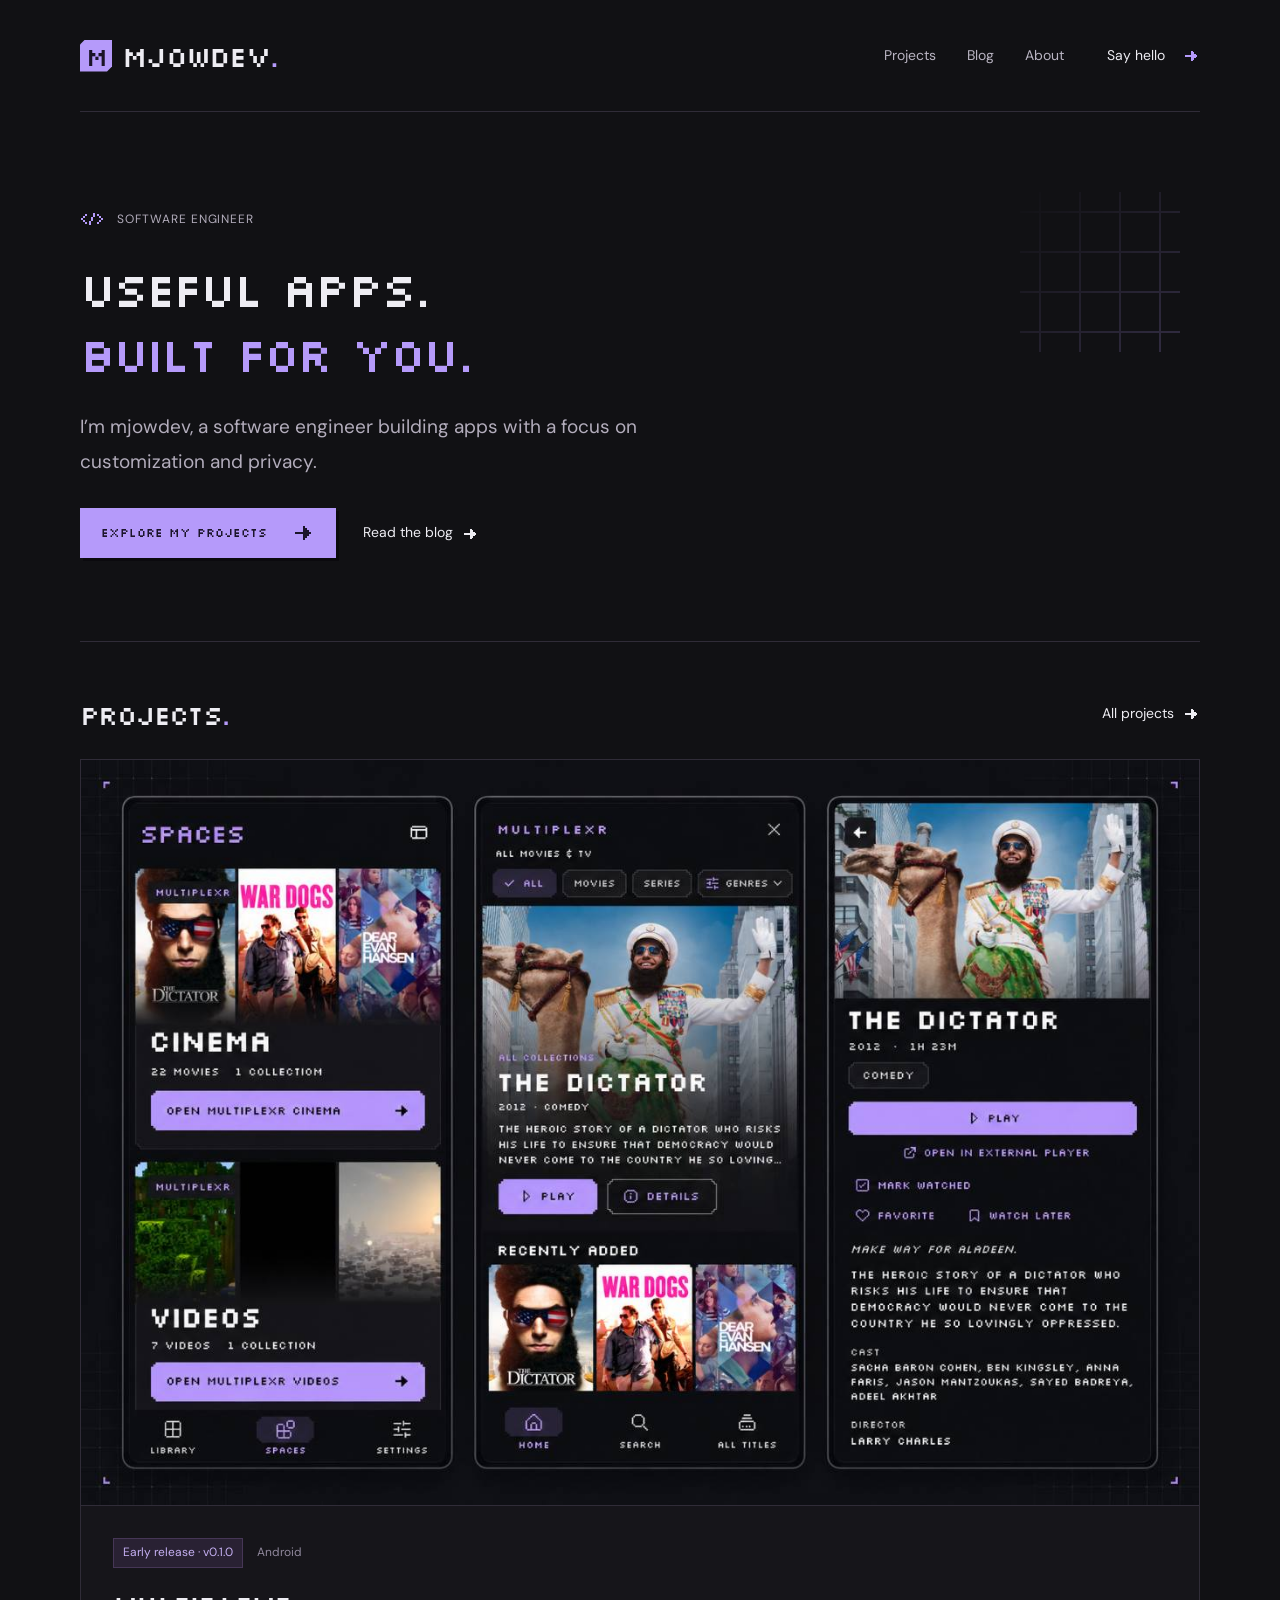
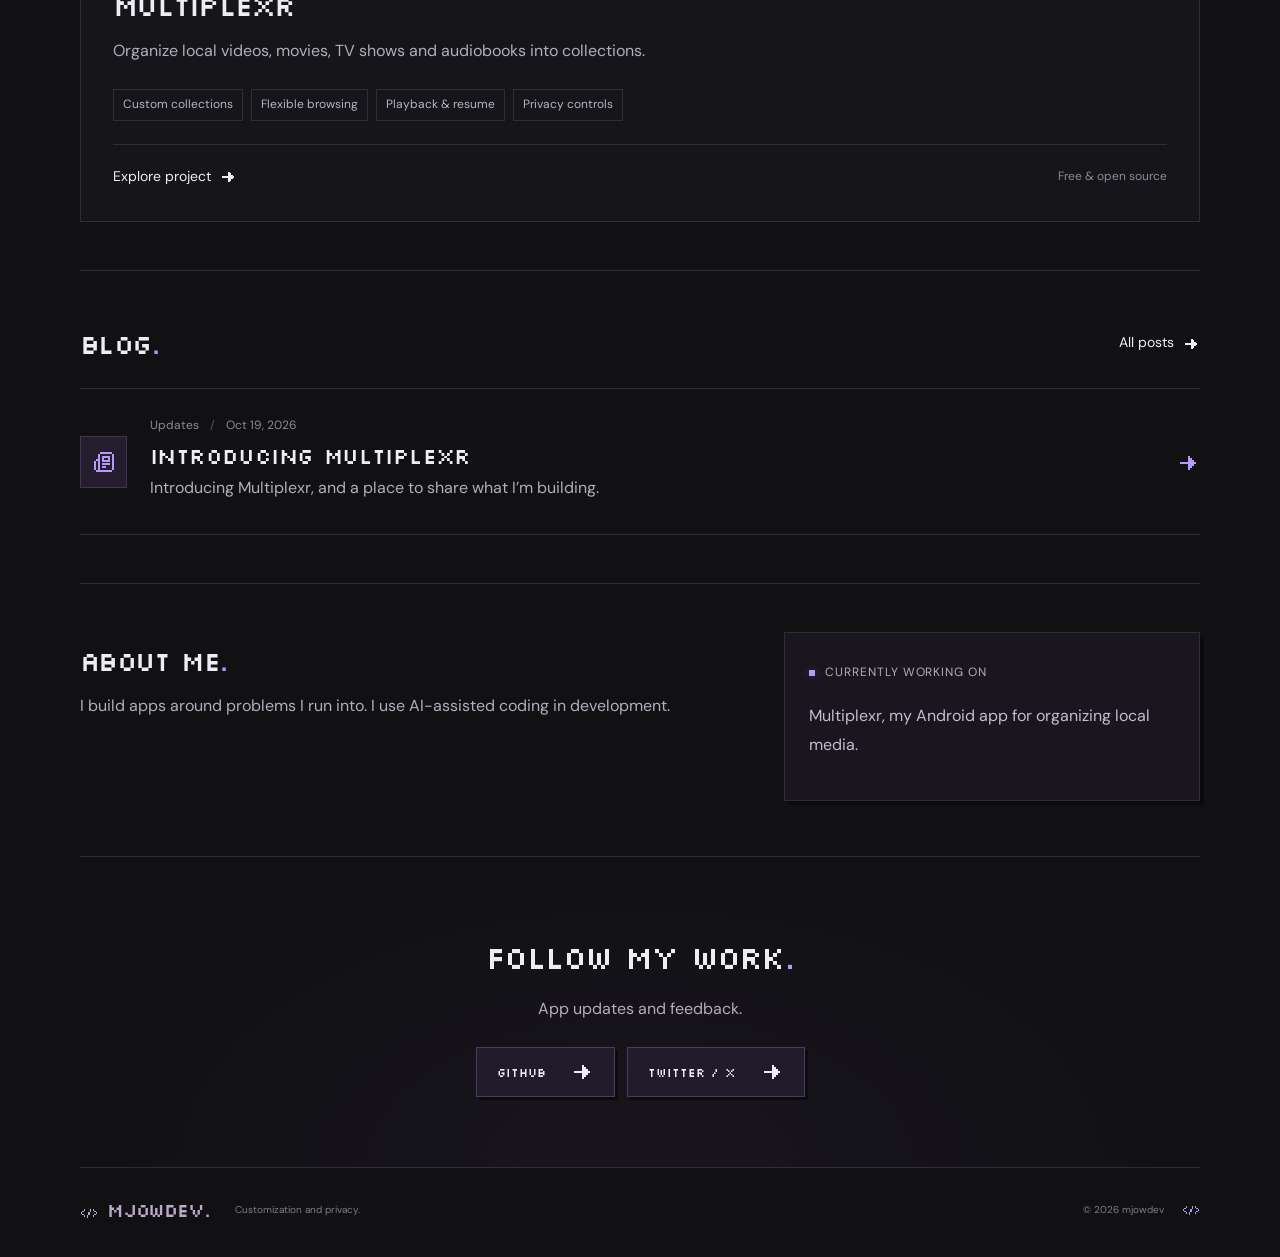
==== commit 6b08663c: "Publish Twitter link in Follow my work" ====
--- a/index.html
+++ b/index.html
@@ -1 +1 @@
-<!DOCTYPE html><html lang="en"><head><meta charSet="utf-8"/><link rel="preconnect" href="/" crossorigin=""/><meta name="viewport" content="width=device-width, initial-scale=1"/><link rel="stylesheet" href="/_next/static/chunks/333vchgu689uq.css" data-precedence="next"/><link rel="preload" as="script" fetchPriority="low" href="/_next/static/chunks/1x6obpmlu1_c2.js"/><script src="/_next/static/chunks/2fzxukf5i8xn4.js" async=""></script><script src="/_next/static/chunks/33jqo_7qhbp5d.js" async=""></script><script src="/_next/static/chunks/1kb4dcqdypxx7.js" async=""></script><script src="/_next/static/chunks/turbopack-3-ry682tkyiqk.js" async=""></script><script src="/_next/static/chunks/27gjg8e11zukd.js" async=""></script><title>mjowdev — Software engineer</title><meta name="description" content="Software engineer building useful apps with a focus on customization and privacy. Explore Multiplexr and blog posts by mjowdev."/><link rel="icon" href="/icon.svg?icon.27oloktnoepiv.svg" sizes="any" type="image/svg+xml"/><meta name="next-size-adjust" content=""/><script src="/_next/static/chunks/0cz1d0mv5g_q7.js" noModule=""></script></head><body><div hidden=""><!--$--><!--/$--></div><a class="skip" href="#main">Skip to content</a><header class="header"><a class="wordmark" href="/"><span class="brand-icon">m</span>mjowdev<span class="dot">.</span></a><nav aria-label="Main navigation"><a href="/projects/">Projects</a><a href="/blog/">Blog</a><a href="/#about">About</a><a class="nav-connect" href="/#connect">Say hello <span><svg viewBox="0 0 24 24" width="24" height="24" fill="currentColor" xmlns="http://www.w3.org/2000/svg" class="pixel-icon " aria-hidden="true" focusable="false"><path d="M4 11v2h16v-2zm12 2v2h2v-2zm-2 2v2h2v-2zm-2 2v2h2v-2zm4-6V9h2v2z"></path><path d="M14 15V7h2v8zm-2 2V5h2v12z"></path></svg></span></a></nav></header><main id="main"><section class="hero"><div><div class="eyebrow"><span class="tiny-star"><svg viewBox="0 0 24 24" width="24" height="24" fill="currentColor" xmlns="http://www.w3.org/2000/svg" class="pixel-icon " aria-hidden="true" focusable="false"><path d="M11 18H9v-4h2v4Zm-4-1H5v-2h2v2Zm12-2v2h-2v-2h2ZM5 15H3v-2h2v2Zm16 0h-2v-2h2v2Zm-8-1h-2v-4h2v4ZM3 13H1v-2h2v2Zm20 0h-2v-2h2v2ZM5 11H3V9h2v2Zm16 0h-2V9h2v2Zm-6-1h-2V6h2v4ZM7 9H5V7h2v2Zm12 0h-2V7h2v2Z"></path></svg></span> SOFTWARE ENGINEER</div><h1><span class="">Useful apps.<br/></span><span class="muted-heading">Built for you.<br/></span></h1><p class="hero-intro">I’m mjowdev, a software engineer building apps with a focus on customization and privacy.</p><div class="actions"><a class="button primary" href="/projects/">Explore my projects <span><svg viewBox="0 0 24 24" width="24" height="24" fill="currentColor" xmlns="http://www.w3.org/2000/svg" class="pixel-icon " aria-hidden="true" focusable="false"><path d="M4 11v2h16v-2zm12 2v2h2v-2zm-2 2v2h2v-2zm-2 2v2h2v-2zm4-6V9h2v2z"></path><path d="M14 15V7h2v8zm-2 2V5h2v12z"></path></svg></span></a><a class="text-link" href="/blog/">Read the blog <span><svg viewBox="0 0 24 24" width="24" height="24" fill="currentColor" xmlns="http://www.w3.org/2000/svg" class="pixel-icon " aria-hidden="true" focusable="false"><path d="M4 11v2h16v-2zm12 2v2h2v-2zm-2 2v2h2v-2zm-2 2v2h2v-2zm4-6V9h2v2z"></path><path d="M14 15V7h2v8zm-2 2V5h2v12z"></path></svg></span></a></div></div></section><section id="projects" class="section"><div class="section-head"><div><h2>Projects<span class="dot">.</span></h2></div><a class="text-link" href="/projects/">All projects <svg viewBox="0 0 24 24" width="24" height="24" fill="currentColor" xmlns="http://www.w3.org/2000/svg" class="pixel-icon " aria-hidden="true" focusable="false"><path d="M4 11v2h16v-2zm12 2v2h2v-2zm-2 2v2h2v-2zm-2 2v2h2v-2zm4-6V9h2v2z"></path><path d="M14 15V7h2v8zm-2 2V5h2v12z"></path></svg></a></div><article class="project-card"><a class="project-showcase" href="/multiplexr-showcase.jpg" aria-label="View Multiplexr screenshots at full size"><img src="/multiplexr-showcase.jpg" width="1280" height="853" alt="Multiplexr screenshots showing Spaces, Cinema browsing, and movie details" loading="lazy"/></a><div class="project-info"><div class="tag-row"><span class="badge">Early release · v0.1.0</span><span class="micro">Android</span></div><h3>Multiplexr</h3><p>Organize local videos, movies, TV shows and audiobooks into collections.</p><div class="feature-tags"><span>Custom collections</span><span>Flexible browsing</span><span>Playback &amp; resume</span><span>Privacy controls</span></div><div class="project-bottom"><a class="text-link" href="https://github.com/mjowdev/mjow">Explore project <svg viewBox="0 0 24 24" width="24" height="24" fill="currentColor" xmlns="http://www.w3.org/2000/svg" class="pixel-icon " aria-hidden="true" focusable="false"><path d="M4 11v2h16v-2zm12 2v2h2v-2zm-2 2v2h2v-2zm-2 2v2h2v-2zm4-6V9h2v2z"></path><path d="M14 15V7h2v8zm-2 2V5h2v12z"></path></svg></a><span class="micro">Free &amp; open source</span></div></div></article></section><section class="section"><div class="section-head"><div><h2>Blog<span class="dot">.</span></h2></div><a class="text-link" href="/blog/">All posts <svg viewBox="0 0 24 24" width="24" height="24" fill="currentColor" xmlns="http://www.w3.org/2000/svg" class="pixel-icon " aria-hidden="true" focusable="false"><path d="M4 11v2h16v-2zm12 2v2h2v-2zm-2 2v2h2v-2zm-2 2v2h2v-2zm4-6V9h2v2z"></path><path d="M14 15V7h2v8zm-2 2V5h2v12z"></path></svg></a></div><a class="post-row" href="/blog/hello-world/"><span class="post-icon"><svg viewBox="0 0 24 24" width="24" height="24" fill="currentColor" xmlns="http://www.w3.org/2000/svg" class="pixel-icon " aria-hidden="true" focusable="false"><path d="M8 2h12v2H8zM6 4h2v16H6zm14 0h2v16h-2zM4 20h16v2H4zm-2-9h2v9H2zm2-2h2v2H4zm6-3h8v2h-8zm0 4h8v2h-8zm0-2h2v2h-2zm6 0h2v2h-2zm-6 5h8v2h-8zm0 3h4v2h-4z"></path></svg></span><div><div class="micro">Updates<!-- --> <span class="separator">/</span> <!-- -->Oct 19, 2026</div><h3>Introducing Multiplexr</h3><p>Introducing Multiplexr, and a place to share what I’m building.</p></div><span class="post-arrow"><svg viewBox="0 0 24 24" width="24" height="24" fill="currentColor" xmlns="http://www.w3.org/2000/svg" class="pixel-icon " aria-hidden="true" focusable="false"><path d="M4 11v2h16v-2zm12 2v2h2v-2zm-2 2v2h2v-2zm-2 2v2h2v-2zm4-6V9h2v2z"></path><path d="M14 15V7h2v8zm-2 2V5h2v12z"></path></svg></span></a></section><section id="about" class="section about-grid"><div><h2>About me<span class="dot">.</span></h2><p>I build apps around problems I run into. I use AI-assisted coding in development.</p></div><aside class="now-card"><span class="eyebrow"><span class="status-light"></span> CURRENTLY WORKING ON</span><p>Multiplexr, my Android app for organizing local media.</p></aside></section><section id="connect" class="connect"><h2>Follow my work<span class="dot">.</span></h2><p>App updates and feedback.</p><div class="socials"><a class="button" href="https://github.com/mjowdev">GitHub<!-- --> <svg viewBox="0 0 24 24" width="24" height="24" fill="currentColor" xmlns="http://www.w3.org/2000/svg" class="pixel-icon " aria-hidden="true" focusable="false"><path d="M4 11v2h16v-2zm12 2v2h2v-2zm-2 2v2h2v-2zm-2 2v2h2v-2zm4-6V9h2v2z"></path><path d="M14 15V7h2v8zm-2 2V5h2v12z"></path></svg></a></div></section></main><!--$--><!--/$--><footer><a class="footer-brand" href="/"><svg viewBox="0 0 24 24" width="24" height="24" fill="currentColor" xmlns="http://www.w3.org/2000/svg" class="pixel-icon " aria-hidden="true" focusable="false"><path d="M11 18H9v-4h2v4Zm-4-1H5v-2h2v2Zm12-2v2h-2v-2h2ZM5 15H3v-2h2v2Zm16 0h-2v-2h2v2Zm-8-1h-2v-4h2v4ZM3 13H1v-2h2v2Zm20 0h-2v-2h2v2ZM5 11H3V9h2v2Zm16 0h-2V9h2v2Zm-6-1h-2V6h2v4ZM7 9H5V7h2v2Zm12 0h-2V7h2v2Z"></path></svg> mjowdev.</a><span>Customization and privacy.</span><span>© <!-- -->2026<!-- --> mjowdev <span class="footer-star"><svg viewBox="0 0 24 24" width="24" height="24" fill="currentColor" xmlns="http://www.w3.org/2000/svg" class="pixel-icon " aria-hidden="true" focusable="false"><path d="M11 18H9v-4h2v4Zm-4-1H5v-2h2v2Zm12-2v2h-2v-2h2ZM5 15H3v-2h2v2Zm16 0h-2v-2h2v2Zm-8-1h-2v-4h2v4ZM3 13H1v-2h2v2Zm20 0h-2v-2h2v2ZM5 11H3V9h2v2Zm16 0h-2V9h2v2Zm-6-1h-2V6h2v4ZM7 9H5V7h2v2Zm12 0h-2V7h2v2Z"></path></svg></span></span></footer><script id="_R_">(globalThis["TURBOPACK"] || (globalThis["TURBOPACK"] = [])).push({"otherChunks":["static/chunks/1x6obpmlu1_c2.js","static/chunks/2fzxukf5i8xn4.js","static/chunks/33jqo_7qhbp5d.js","static/chunks/1kb4dcqdypxx7.js"],"runtimeModuleIds":[94553]});</script><script src="/_next/static/chunks/1x6obpmlu1_c2.js" async=""></script><script>(self.__next_f=self.__next_f||[]).push([0])</script><script>self.__next_f.push([1,"1:\"$Sreact.fragment\"\n2:\"/_next/static/chunks/27gjg8e11zukd.js\"\n3:I[22016,[\"$2\"],\"\"]\n4:I[39756,[\"$2\"],\"default\"]\n5:I[37457,[\"$2\"],\"default\"]\ne:\"ViewportBoundary\"\nf:I[97367,[\"$2\"],\"$e\"]\n11:\"MetadataBoundary\"\n12:I[97367,[\"$2\"],\"$11\"]\n13:\"$Sreact.suspense\"\n15:I[68027,[\"$2\"],\"default\",1]\n:HL[\"/_next/static/chunks/333vchgu689uq.css\",\"style\"]\n:HC[\"/\",\"\"]\n6:[[\"children\",{\"s\":\"__PAGE__\",\"h\":512,\"d\":{\"r\":[\"$\",\"$1\",\"c\",{\"children\":[[\"$\",\"main\",null,{\"id\":\"main\",\"children\":[[\"$\",\"section\",null,{\"className\":\"hero\",\"children\":[\"$\",\"div\",null,{\"children\":[[\"$\",\"div\",null,{\"className\":\"eyebrow\",\"children\":[[\"$\",\"span\",null,{\"className\":\"tiny-star\",\"children\":[\"$\",\"svg\",null,{\"viewBox\":\"0 0 24 24\",\"width\":\"24\",\"height\":\"24\",\"fill\":\"currentColor\",\"xmlns\":\"http://www.w3.org/2000/svg\",\"className\":\"pixel-icon \",\"aria-hidden\":\"true\",\"focusable\":\"false\",\"children\":[\"$\",\"path\",null,{\"d\":\"M11 18H9v-4h2v4Zm-4-1H5v-2h2v2Zm12-2v2h-2v-2h2ZM5 15H3v-2h2v2Zm16 0h-2v-2h2v2Zm-8-1h-2v-4h2v4ZM3 13H1v-2h2v2Zm20 0h-2v-2h2v2ZM5 11H3V9h2v2Zm16 0h-2V9h2v2Zm-6-1h-2V6h2v4ZM7 9H5V7h2v2Zm12 0h-2V7h2v2Z\"}]}]}],\" SOFTWARE ENGINEER\"]}],[\"$\",\"h1\",null,{\"children\":[[\"$\",\"span\",\"Useful apps.\",{\"className\":\"\",\"children\":[\"Useful apps.\",[\"$\",\"br\",null,{}]]}],[\"$\",\"span\",\"Built for you.\",{\"className\":\"muted-heading\",\"children\":[\"Built for you.\",[\"$\",\"br\",null,{}]]}]]}],[\"$\",\"p\",null,{\"className\":\"hero-intro\",\"children\":\"I’m mjowdev, a software engineer building apps with a focus on customization and privacy.\"}],[\"$\",\"div\",null,{\"className\":\"actions\",\"children\":[[\"$\",\"$L3\",null,{\"className\":\"button primary\",\"href\":\"/projects/\",\"children\":[\"Explore my projects \",\"$L7\"]}],\"$L8\"]}]]}]}],\"$L9\",\"$La\",\"$Lb\",\"$Lc\",false]}],null,\"$Ld\"]}],\"p\":false,\"v\":null}}]]\n0:{\"P\":null,\"c\":[\"\",\"\"],\"q\":\"\",\"i\":false,\"t\":{\"t\":{\"s\":\"\",\"h\":528,\"d\":{\"r\":[\"$\",\"$1\",\"c\",{\"children\":[[[\"$\",\"link\",\"0\",{\"rel\":\"stylesheet\",\"href\":\"/_next/static/chunks/333vchgu689uq.css\",\"precedence\":\"next\",\"crossOrigin\":\"$undefined\",\"nonce\":\"$undefined\"}],[\"$\",\"script\",\"script-0\",{\"src\":\"/_next/static/chunks/27gjg8e11zukd.js\",\"async\":true,\"nonce\":\"$undefined\"}]],[\"$\",\"html\",null,{\"lang\":\"en\",\"children\":[\"$\",\"body\",null,{\"children\":[[\"$\",\"a\",null,{\"className\":\"skip\",\"href\":\"#main\",\"children\":\"Skip to content\"}],[\"$\",\"header\",null,{\"className\":\"header\",\"children\":[[\"$\",\"$L3\",null,{\"href\":\"/\",\"className\":\"wordmark\",\"children\":[[\"$\",\"span\",null,{\"className\":\"brand-icon\",\"children\":\"m\"}],\"mjowdev\",[\"$\",\"span\",null,{\"className\":\"dot\",\"children\":\".\"}]]}],[\"$\",\"nav\",null,{\"aria-label\":\"Main navigation\",\"children\":[[\"$\",\"$L3\",null,{\"href\":\"/projects/\",\"children\":\"Projects\"}],[\"$\",\"$L3\",null,{\"href\":\"/blog/\",\"children\":\"Blog\"}],[\"$\",\"$L3\",null,{\"href\":\"/#about\",\"children\":\"About\"}],[\"$\",\"$L3\",null,{\"href\":\"/#connect\",\"className\":\"nav-connect\",\"children\":[\"Say hello \",[\"$\",\"span\",null,{\"children\":[\"$\",\"svg\",null,{\"viewBox\":\"0 0 24 24\",\"width\":\"24\",\"height\":\"24\",\"fill\":\"currentColor\",\"xmlns\":\"http://www.w3.org/2000/svg\",\"className\":\"pixel-icon \",\"aria-hidden\":\"true\",\"focusable\":\"false\",\"children\":[[\"$\",\"path\",null,{\"d\":\"M4 11v2h16v-2zm12 2v2h2v-2zm-2 2v2h2v-2zm-2 2v2h2v-2zm4-6V9h2v2z\"}],[\"$\",\"path\",null,{\"d\":\"M14 15V7h2v8zm-2 2V5h2v12z\"}]]}]}]]}]]}]]}],[\"$\",\"$L4\",null,{\"parallelRouterKey\":\"children\",\"error\":\"$undefined\",\"errorStyles\":\"$undefined\",\"errorScripts\":\"$undefined\",\"template\":[\"$\",\"$L5\",null,{}],\"templateStyles\":\"$undefined\",\"templateScripts\":\"$undefined\",\"notFound\":[[\"$\",\"main\",null,{\"id\":\"main\",\"className\":\"inner-page\",\"children\":[[\"$\",\"div\",null,{\"className\":\"eyebrow\",\"children\":\"404\"}],[\"$\",\"h1\",null,{\"children\":\"Page not found.\"}],[\"$\",\"p\",null,{\"children\":\"This page doesn’t exist.\"}],[\"$\",\"$L3\",null,{\"href\":\"/\",\"className\":\"button primary\",\"children\":[\"Return home \",[\"$\",\"svg\",null,{\"viewBox\":\"0 0 24 24\",\"width\":\"24\",\"height\":\"24\",\"fill\":\"currentColor\",\"xmlns\":\"http://www.w3.org/2000/svg\",\"className\":\"pixel-icon \",\"aria-hidden\":\"true\",\"focusable\":\"false\",\"children\":[[\"$\",\"path\",null,{\"d\":\"M4 11v2h16v-2zm12 2v2h2v-2zm-2 2v2h2v-2zm-2 2v2h2v-2zm4-6V9h2v2z\"}],[\"$\",\"path\",null,{\"d\":\"M14 15V7h2v8zm-2 2V5h2v12z\"}]]}]]}]]}],[]],\"forbidden\":\"$undefined\",\"unauthorized\":\"$undefined\"}],[\"$\",\"footer\",null,{\"children\":[[\"$\",\"$L3\",null,{\"href\":\"/\",\"className\":\"footer-brand\",\"children\":[[\"$\",\"svg\",null,{\"viewBox\":\"0 0 24 24\",\"width\":\"24\",\"height\":\"24\",\"fill\":\"currentColor\",\"xmlns\":\"http://www.w3.org/2000/svg\",\"className\":\"pixel-icon \",\"aria-hidden\":\"true\",\"focusable\":\"false\",\"children\":[\"$\",\"path\",null,{\"d\":\"M11 18H9v-4h2v4Zm-4-1H5v-2h2v2Zm12-2v2h-2v-2h2ZM5 15H3v-2h2v2Zm16 0h-2v-2h2v2Zm-8-1h-2v-4h2v4ZM3 13H1v-2h2v2Zm20 0h-2v-2h2v2ZM5 11H3V9h2v2Zm16 0h-2V9h2v2Zm-6-1h-2V6h2v4ZM7 9H5V7h2v2Zm12 0h-2V7h2v2Z\"}]}],\" mjowdev.\"]}],[\"$\",\"span\",null,{\"children\":\"Customization and privacy.\"}],[\"$\",\"span\",null,{\"children\":[\"© \",2026,\" mjowdev \",[\"$\",\"span\",null,{\"className\":\"footer-star\",\"children\":[\"$\",\"svg\",null,{\"viewBox\":\"0 0 24 24\",\"width\":\"24\",\"height\":\"24\",\"fill\":\"currentColor\",\"xmlns\":\"http://www.w3.org/2000/svg\",\"className\":\"pixel-icon \",\"aria-hidden\":\"true\",\"focusable\":\"false\",\"children\":[\"$\",\"path\",null,{\"d\":\"M11 18H9v-4h2v4Zm-4-1H5v-2h2v2Zm12-2v2h-2v-2h2ZM5 15H3v-2h2v2Zm16 0h-2v-2h2v2Zm-8-1h-2v-4h2v4ZM3 13H1v-2h2v2Zm20 0h-2v-2h2v2ZM5 11H3V9h2v2Zm16 0h-2V9h2v2Zm-6-1h-2V6h2v4ZM7 9H5V7h2v2Zm12 0h-2V7h2v2Z\"}]}]}]]}]]}]]}]}]]}],\"p\":false,\"v\":null},\"c\":\"$Q6\"},\"h\":{\"r\":[\"$\",\"$1\",\"h\",{\"children\":[null,[\"$\",\"$Lf\",null,{\"children\":\"$L10\"}],[\"$\",\"$L12\",null,{\"children\":[[\"$\",\"div\",null,{\"hidden\":true,\"children\":[\"$\",\"$13\",null,{\"name\":\"Next.Metadata\",\"children\":\"$L14\"}]}],null]}],[\"$\",\"meta\",null,{\"name\":\"next-size-adjust\",\"content\":\"\"}]]}],\"p\":false,\"v\":null}},\"m\":\"$undefined\",\"G\":[\"$15\",[[\"$\",\"link\",\"0\",{\"rel\":\"stylesheet\",\"href\":\"/_next/static/chunks/333vchgu689uq.css\",\"precedence\":\"next\",\"crossOrigin\":\"$undefined\",\"nonce\":\"$undefined\"}]]],\"S\":true,\"r\":\"$undefined\",\"s\":\"$undefined\",\"a\":\"$undefined\",\"l\":\"$undefined\",\"p\":\"$undefined\",\"d\":\"$undefined\",\"b\":\"KQn0tsnT4vBTm1UuNTd4g\"}\n16:I[97367,[\"$2\"],\"OutletBoundary\"]\n7:[\"$\",\"span\",null,{\"children\":[\"$\",\"svg\",null,{\"viewBox\":\"0 0 24 24\",\"width\":\"24\",\"height\":\"24\",\"fill\":\"currentColor\",\"xmlns\":\"http://www.w3.org/2000/svg\",\"className\":\"pixel-icon \",\"aria-hidden\":\"true\",\"focusable\":\"false\",\"children\":[[\"$\",\"path\",null,{\"d\":\"M4 11v2h16v-2zm12 2v2h2v-2zm-2 2v2h2v-2zm-2 2v2h2v-2zm4-6V9h2v2z\"}],[\"$\",\"path\",null,{\"d\":\"M14 15V7h2v8zm-2 2V5h2v12z\"}]]}]}]\n8:[\"$\",\"$L3\",null,{\"className\":\"text-link\",\"href\":\"/blog/\",\"children\":[\"Read the blog \",[\"$\",\"span\",null,{\"children\":[\"$\",\"svg\",null,{\"viewBox\":\"0 0 24 24\",\"width\":\"24\",\"height\":\"24\",\"fill\":\"currentColor\",\"xmlns\":\"http://www.w3.org/2000/svg\",\"className\":\"pixel-icon \",\"aria-hidden\":\"true\",\"focusable\":\"false\",\"children\":[[\"$\",\"path\",null,{\"d\":\"M4 11v2h16v-2zm12 2v2h2v-2zm-2 2v2h2v-2zm-2 2v2h2v-2zm4-6V9h2v2z\"}],[\"$\",\"path\",null,{\"d\":\"M14 15V7h2v8zm-2 2V5h2v12z\"}]]}]}]]}]\n9:[\"$\",\"section\",null,{\"id\":\"projects\",\"className\":\"section\",\"children\":[[\"$\",\"div\",null,{\"className\":\"section-head\",\"children\":[[\"$\",\"div\",null,{\"children\":[\"$\",\"h2\",null,{\"children\":[\"Projects\",[\"$\",\"span\",null,{\"className\":\"dot\",\"children\":\".\"}]]}]}],[\"$\",\"$L3\",null,{\"className\":\"text-link\",\"href\":\"/projects/\",\"children\":[\"All projects \",[\"$\",\"svg\",null,{\"viewBox\":\"0 0 24 24\",\"width\":\"24\",\"height\":\"24\",\"fill\":\"currentColor\",\"xmlns\":\"http://www.w3.org/2000/svg\",\"className\":\"pixel-icon \",\"aria-hidden\":\"true\",\"focusable\":\"false\",\"children\":[[\"$\",\"path\",null,{\"d\":\"M4 11v2h16v-2zm12 2v2h2v-2zm-2 2v2h2v-2zm-2 2v2h2v-2zm4-6V9h2v2z\"}],[\"$\",\"path\",null,{\"d\":\"M14 15V7h2v8zm-2 2V5h2v12z\"}]]}]]}]]}],[\"$\",\"article\",null,{\"className\":\"project-card\",\"children\":[[\"$\",\"a\",null,{\"className\":\"project-showcase\",\"href\":\"/multiplexr-showcase.jpg\",\"aria-label\":\"View Multiplexr screenshots at full size\",\"children\":[\"$\",\"img\",null,{\"src\":\"/multiplexr-showcase.jpg\",\"width\":\"1280\",\"height\":\"853\",\"alt\":\"Multiplexr screenshots showing Spaces, Cinema browsing, and movie details\",\"loading\":\"lazy\"}]}],[\"$\",\"div\",null,{\"className\":\"project-info\",\"children\":[[\"$\",\"div\",null,{\"className\":\"tag-row\",\"children\":[[\"$\",\"span\",null,{\"className\":\"badge\",\"children\":\"Early release · v0.1.0\"}],[\"$\",\"span\",null,{\"className\":\"micro\",\"children\":\"Android\"}]]}],[\"$\",\"h3\",null,{\"children\":\"Multiplexr\"}],[\"$\",\"p\",null,{\"children\":\"Organize local videos, movies, TV shows and audiobooks into collections.\"}],[\"$\",\"div\",null,{\"className\":\"feature-tags\",\"children\":[[\"$\",\"span\",\"Custom collections\",{\"children\":\"Custom collections\"}],[\"$\",\"span\",\"Flexible browsing\",{\"children\":\"Flexible browsing\"}],[\"$\",\"span\",\"Playback \u0026 resume\",{\"children\":\"Playback \u0026 resume\"}],[\"$\",\"span\",\"Privacy controls\",{\"children\":\"Privacy controls\"}]]}],[\"$\",\"div\",null,{\"className\":\"project-bottom\",\"children\":[[\"$\",\"a\",null,{\"className\":\"text-link\",\"href\":\"https://github.com/mjowdev/mjow\",\"children\":[\"Explore project \",[\"$\",\"svg\",null,{\"viewBox\":\"0 0 24 24\",\"width\":\"24\",\"height\":\"24\",\"fill\":\"currentColor\",\"xmlns\":\"http://www.w3.org/2000/svg\",\"className\":\"pixel-icon \",\"aria-hidden\":\"true\",\"focusable\":\"false\",\"children\":[[\"$\",\"path\",null,{\"d\":\"M4 11v2h16v-2zm12 2v2h2v-2zm-2 2v2h2v-2zm-2 2v2h2v-2zm4-6V9h2v2z\"}],[\"$\",\"path\",null,{\"d\":\"M14 15V7h2v8zm-2 2V5h2v12z\"}]]}]]}],[\"$\",\"span\",null,{\"className\":\"micro\",\"children\":\"Free \u0026 open source\"}]]}]]}]]}]]}]\na:[\"$\",\"section\",null,{\"className\":\"section\",\"children\":[[\"$\",\"div\",null,{\"className\":\"section-head\",\"children\":[[\"$\",\"div\",null,{\"children\":[\"$\",\"h2\",null,{\"children\":[\"Blog\",[\"$\",\"span\",null,{\"className\":\"dot\",\"children\":\".\"}]]}]}],[\"$\",\"$L3\",null,{\"className\":\"text-link\",\"href\":\"/blog/\",\"children\":[\"All posts \",[\"$\",\"svg\",null,{\"viewBox\":\"0 0 24 24\",\"width\":\"24\",\"height\":\"24\",\"fill\":\"currentColor\",\"xmlns\":\"http://www.w3.org/2000/svg\",\"className\":\"pixel-icon \",\"aria-hidden\":\"true\",\"focusable\":\"false\",\"children\":[[\"$\",\"path\",null,{\"d\":\"M4 11v2h16v-2zm12 2v2h2v-2zm-2 2v2h2v-2zm-2 2v2h2v-2zm4-6V9h2v2z\"}],[\"$\",\"path\",null,{\"d\":\"M14 15V7h2v8zm-2 2V5h2v12z\"}]]}]]}]]}],[[\"$\",\"$L3\",\"hello-world\",{\"href\":\"/blog/hello-world/\",\"className\":\"post-row\",\"children\":[[\"$\",\"span\",null,{\"className\":\"post-icon\",\"children\":[\"$\",\"svg\",null,{\"viewBox\":\"0 0 24 24\",\"width\":\"24\",\"height\":\"24\",\"fill\":\"currentColor\",\"xmlns\":\"http://www.w3.org/2000/svg\",\"className\":\"pixel-icon \",\"aria-hidden\":\"true\",\"focusable\":\"false\",\"children\":[\"$\",\"path\",null,{\"d\":\"M8 2h12v2H8zM6 4h2v16H6zm14 0h2v16h-2zM4 20h16v2H4zm-2-9h2v9H2zm2-2h2v2H4zm6-3h8v2h-8zm0 4h8v2h-8zm0-2h2v2h-2zm6 0h2v2h-2zm-6 5h8v2h-8zm0 3h4v2h-4z\"}]}]}],[\"$\",\"div\",null,{\"children\":[[\"$\",\"div\",null,{\"className\":\"micro\",\"children\":[\"Updates\",\" \",[\"$\",\"span\",null,{\"className\":\"separator\",\"children\":\"/\"}],\" \",\"Oct 19, 2026\"]}],[\"$\",\"h3\",null,{\"children\":\"Introducing Multiplexr\"}],[\"$\",\"p\",null,{\"children\":\"Introducing Multiplexr, and a place to share what I’m building.\"}]]}],[\"$\",\"span\",null,{\"className\":\"post-arrow\",\"children\":[\"$\",\"svg\",null,{\"viewBox\":\"0 0 24 24\",\"width\":\"24\",\"height\":\"24\",\"fill\":\"currentColor\",\"xmlns\":\"http://www.w3.org/2000/svg\",\"className\":\"pixel-icon \",\"aria-hidden\":\"true\",\"focusable\":\"false\",\"children\":[[\"$\",\"path\",null,{\"d\":\"M4 11v2h16v-2zm12 2v2h2v-2zm-2 2v2h2v-2zm-2 2v2h2v-2zm4-6V9h2v2z\"}],[\"$\",\"path\",null,{\"d\":\"M14 15V7h2v8zm-2 2V5h2v12z\"}]]}]}]]}]]]}]\nb:[\"$\",\"section\",null,{\"id\":\"about\",\"className\":\"section about-grid\",\"children\":[[\"$\",\"div\",null,{\"children\":[[\"$\",\"h2\",null,{\"children\":[\"About me\",[\"$\",\"span\",null,{\"className\":\"dot\",\"children\":\".\"}]]}],[\"$\",\"p\",null,{\"children\":\"I build apps around problems I run into. I use AI-assisted coding in development.\"}]]}],[\"$\",\"aside\",null,{\"className\":\"now-card\",\"children\":[[\"$\",\"span\",null,{\"className\":\"eyebrow\",\"children\":[[\"$\",\"span\",null,{\"className\":\"status-light\"}],\" CURRENTLY WORKING ON\"]}],[\"$\",\"p\",null,{\"children\":\"Multiplexr, my Android app for organizing local media.\"}]]}]]}]\nc:[\"$\",\"section\",null,{\"id\":\"connect\",\"className\":\"connect\",\"children\":[[\"$\",\"h2\",null,{\"children\":[\"Follow my work\",[\"$\",\"span\",null,{\"className\":\"dot\",\"children\":\".\"}]]}],[\"$\",\"p\",null,{\"children\":\"App updates and feedback.\"}],[\"$\",\"div\",null,{\"className\":\"socials\",\"children\":[[\"$\",\"a\",\"https://github.com/mjowdev\",{\"className\":\"button\",\"href\":\"https://github.com/mjowdev\",\"children\":[\"GitHub\",\" \",[\"$\",\"svg\",null,{\"viewBox\":\"0 0 24 24\",\"width\":\"24\",\"height\":\"24\",\"fill\":\"currentColor\",\"xmlns\":\"http://www.w3.org/2000/svg\",\"className\":\"pixel-icon \",\"aria-hidden\":\"true\",\"focusable\":\"false\",\"children\":[[\"$\",\"path\",null,{\"d\":\"M4 11v2h16v-2zm12 2v2h2v-2zm-2 2v2h2v-2zm-2 2v2h2v-2zm4-6V9h2v2z\"}],[\"$\",\"path\",null,{\"d\":\"M14 15V7h2v8zm-2 2V5h2v12z\"}]]}]]}]]}]]}]\nd:[\"$\",\"$L16\",null,{\"children\":[\"$\",\"$13\",null,{\"name\":\"Next.MetadataOutlet\",\"children\":\"$@17\"}]}]\n10:[[\"$\",\"meta\",\"0\",{\"charSet\":\"utf-8\"}],[\"$\",\"meta\",\"1\",{\"name\":\"viewport\",\"content\":\"width=device-width, initial-scale=1\"}]]\n18:I[27201,[\"$2\"],\"IconMark\"]\n14:[[\"$\",\"title\",\"0\",{\"children\":\"mjowdev — Software engineer\"}],[\"$\",\"meta\",\"1\",{\"name\":\"description\",\"content\":\"Software engineer building useful apps with a focus on customization and privacy. Explore Multiplexr and blog posts by mjowdev.\"}],[\"$\",\"link\",\"2\",{\"rel\":\"icon\",\"href\":\"/icon.svg?icon.27oloktnoepiv.svg\",\"sizes\":\"any\",\"type\":\"image/svg+xml\"}],[\"$\",\"$L18\",\"3\",{}]]\n17:null\n"])</script></body></html>+<!DOCTYPE html><html lang="en"><head><meta charSet="utf-8"/><link rel="preconnect" href="/" crossorigin=""/><meta name="viewport" content="width=device-width, initial-scale=1"/><link rel="stylesheet" href="/_next/static/chunks/333vchgu689uq.css" data-precedence="next"/><link rel="preload" as="script" fetchPriority="low" href="/_next/static/chunks/1x6obpmlu1_c2.js"/><script src="/_next/static/chunks/2fzxukf5i8xn4.js" async=""></script><script src="/_next/static/chunks/33jqo_7qhbp5d.js" async=""></script><script src="/_next/static/chunks/1kb4dcqdypxx7.js" async=""></script><script src="/_next/static/chunks/turbopack-3-ry682tkyiqk.js" async=""></script><script src="/_next/static/chunks/27gjg8e11zukd.js" async=""></script><title>mjowdev — Software engineer</title><meta name="description" content="Software engineer building useful apps with a focus on customization and privacy. Explore Multiplexr and blog posts by mjowdev."/><link rel="icon" href="/icon.svg?icon.27oloktnoepiv.svg" sizes="any" type="image/svg+xml"/><meta name="next-size-adjust" content=""/><script src="/_next/static/chunks/0cz1d0mv5g_q7.js" noModule=""></script></head><body><div hidden=""><!--$--><!--/$--></div><a class="skip" href="#main">Skip to content</a><header class="header"><a class="wordmark" href="/"><span class="brand-icon">m</span>mjowdev<span class="dot">.</span></a><nav aria-label="Main navigation"><a href="/projects/">Projects</a><a href="/blog/">Blog</a><a href="/#about">About</a><a class="nav-connect" href="/#connect">Say hello <span><svg viewBox="0 0 24 24" width="24" height="24" fill="currentColor" xmlns="http://www.w3.org/2000/svg" class="pixel-icon " aria-hidden="true" focusable="false"><path d="M4 11v2h16v-2zm12 2v2h2v-2zm-2 2v2h2v-2zm-2 2v2h2v-2zm4-6V9h2v2z"></path><path d="M14 15V7h2v8zm-2 2V5h2v12z"></path></svg></span></a></nav></header><main id="main"><section class="hero"><div><div class="eyebrow"><span class="tiny-star"><svg viewBox="0 0 24 24" width="24" height="24" fill="currentColor" xmlns="http://www.w3.org/2000/svg" class="pixel-icon " aria-hidden="true" focusable="false"><path d="M11 18H9v-4h2v4Zm-4-1H5v-2h2v2Zm12-2v2h-2v-2h2ZM5 15H3v-2h2v2Zm16 0h-2v-2h2v2Zm-8-1h-2v-4h2v4ZM3 13H1v-2h2v2Zm20 0h-2v-2h2v2ZM5 11H3V9h2v2Zm16 0h-2V9h2v2Zm-6-1h-2V6h2v4ZM7 9H5V7h2v2Zm12 0h-2V7h2v2Z"></path></svg></span> SOFTWARE ENGINEER</div><h1><span class="">Useful apps.<br/></span><span class="muted-heading">Built for you.<br/></span></h1><p class="hero-intro">I’m mjowdev, a software engineer building apps with a focus on customization and privacy.</p><div class="actions"><a class="button primary" href="/projects/">Explore my projects <span><svg viewBox="0 0 24 24" width="24" height="24" fill="currentColor" xmlns="http://www.w3.org/2000/svg" class="pixel-icon " aria-hidden="true" focusable="false"><path d="M4 11v2h16v-2zm12 2v2h2v-2zm-2 2v2h2v-2zm-2 2v2h2v-2zm4-6V9h2v2z"></path><path d="M14 15V7h2v8zm-2 2V5h2v12z"></path></svg></span></a><a class="text-link" href="/blog/">Read the blog <span><svg viewBox="0 0 24 24" width="24" height="24" fill="currentColor" xmlns="http://www.w3.org/2000/svg" class="pixel-icon " aria-hidden="true" focusable="false"><path d="M4 11v2h16v-2zm12 2v2h2v-2zm-2 2v2h2v-2zm-2 2v2h2v-2zm4-6V9h2v2z"></path><path d="M14 15V7h2v8zm-2 2V5h2v12z"></path></svg></span></a></div></div></section><section id="projects" class="section"><div class="section-head"><div><h2>Projects<span class="dot">.</span></h2></div><a class="text-link" href="/projects/">All projects <svg viewBox="0 0 24 24" width="24" height="24" fill="currentColor" xmlns="http://www.w3.org/2000/svg" class="pixel-icon " aria-hidden="true" focusable="false"><path d="M4 11v2h16v-2zm12 2v2h2v-2zm-2 2v2h2v-2zm-2 2v2h2v-2zm4-6V9h2v2z"></path><path d="M14 15V7h2v8zm-2 2V5h2v12z"></path></svg></a></div><article class="project-card"><a class="project-showcase" href="/multiplexr-showcase.jpg" aria-label="View Multiplexr screenshots at full size"><img src="/multiplexr-showcase.jpg" width="1280" height="853" alt="Multiplexr screenshots showing Spaces, Cinema browsing, and movie details" loading="lazy"/></a><div class="project-info"><div class="tag-row"><span class="badge">Early release · v0.1.0</span><span class="micro">Android</span></div><h3>Multiplexr</h3><p>Organize local videos, movies, TV shows and audiobooks into collections.</p><div class="feature-tags"><span>Custom collections</span><span>Flexible browsing</span><span>Playback &amp; resume</span><span>Privacy controls</span></div><div class="project-bottom"><a class="text-link" href="https://github.com/mjowdev/mjow">Explore project <svg viewBox="0 0 24 24" width="24" height="24" fill="currentColor" xmlns="http://www.w3.org/2000/svg" class="pixel-icon " aria-hidden="true" focusable="false"><path d="M4 11v2h16v-2zm12 2v2h2v-2zm-2 2v2h2v-2zm-2 2v2h2v-2zm4-6V9h2v2z"></path><path d="M14 15V7h2v8zm-2 2V5h2v12z"></path></svg></a><span class="micro">Free &amp; open source</span></div></div></article></section><section class="section"><div class="section-head"><div><h2>Blog<span class="dot">.</span></h2></div><a class="text-link" href="/blog/">All posts <svg viewBox="0 0 24 24" width="24" height="24" fill="currentColor" xmlns="http://www.w3.org/2000/svg" class="pixel-icon " aria-hidden="true" focusable="false"><path d="M4 11v2h16v-2zm12 2v2h2v-2zm-2 2v2h2v-2zm-2 2v2h2v-2zm4-6V9h2v2z"></path><path d="M14 15V7h2v8zm-2 2V5h2v12z"></path></svg></a></div><a class="post-row" href="/blog/hello-world/"><span class="post-icon"><svg viewBox="0 0 24 24" width="24" height="24" fill="currentColor" xmlns="http://www.w3.org/2000/svg" class="pixel-icon " aria-hidden="true" focusable="false"><path d="M8 2h12v2H8zM6 4h2v16H6zm14 0h2v16h-2zM4 20h16v2H4zm-2-9h2v9H2zm2-2h2v2H4zm6-3h8v2h-8zm0 4h8v2h-8zm0-2h2v2h-2zm6 0h2v2h-2zm-6 5h8v2h-8zm0 3h4v2h-4z"></path></svg></span><div><div class="micro">Updates<!-- --> <span class="separator">/</span> <!-- -->Oct 19, 2026</div><h3>Introducing Multiplexr</h3><p>Introducing Multiplexr, and a place to share what I’m building.</p></div><span class="post-arrow"><svg viewBox="0 0 24 24" width="24" height="24" fill="currentColor" xmlns="http://www.w3.org/2000/svg" class="pixel-icon " aria-hidden="true" focusable="false"><path d="M4 11v2h16v-2zm12 2v2h2v-2zm-2 2v2h2v-2zm-2 2v2h2v-2zm4-6V9h2v2z"></path><path d="M14 15V7h2v8zm-2 2V5h2v12z"></path></svg></span></a></section><section id="about" class="section about-grid"><div><h2>About me<span class="dot">.</span></h2><p>I build apps around problems I run into. I use AI-assisted coding in development.</p></div><aside class="now-card"><span class="eyebrow"><span class="status-light"></span> CURRENTLY WORKING ON</span><p>Multiplexr, my Android app for organizing local media.</p></aside></section><section id="connect" class="connect"><h2>Follow my work<span class="dot">.</span></h2><p>App updates and feedback.</p><div class="socials"><a class="button" href="https://github.com/mjowdev">GitHub<!-- --> <svg viewBox="0 0 24 24" width="24" height="24" fill="currentColor" xmlns="http://www.w3.org/2000/svg" class="pixel-icon " aria-hidden="true" focusable="false"><path d="M4 11v2h16v-2zm12 2v2h2v-2zm-2 2v2h2v-2zm-2 2v2h2v-2zm4-6V9h2v2z"></path><path d="M14 15V7h2v8zm-2 2V5h2v12z"></path></svg></a><a class="button" href="https://x.com/mjowdev">Twitter / X<!-- --> <svg viewBox="0 0 24 24" width="24" height="24" fill="currentColor" xmlns="http://www.w3.org/2000/svg" class="pixel-icon " aria-hidden="true" focusable="false"><path d="M4 11v2h16v-2zm12 2v2h2v-2zm-2 2v2h2v-2zm-2 2v2h2v-2zm4-6V9h2v2z"></path><path d="M14 15V7h2v8zm-2 2V5h2v12z"></path></svg></a></div></section></main><!--$--><!--/$--><footer><a class="footer-brand" href="/"><svg viewBox="0 0 24 24" width="24" height="24" fill="currentColor" xmlns="http://www.w3.org/2000/svg" class="pixel-icon " aria-hidden="true" focusable="false"><path d="M11 18H9v-4h2v4Zm-4-1H5v-2h2v2Zm12-2v2h-2v-2h2ZM5 15H3v-2h2v2Zm16 0h-2v-2h2v2Zm-8-1h-2v-4h2v4ZM3 13H1v-2h2v2Zm20 0h-2v-2h2v2ZM5 11H3V9h2v2Zm16 0h-2V9h2v2Zm-6-1h-2V6h2v4ZM7 9H5V7h2v2Zm12 0h-2V7h2v2Z"></path></svg> mjowdev.</a><span>Customization and privacy.</span><span>© <!-- -->2026<!-- --> mjowdev <span class="footer-star"><svg viewBox="0 0 24 24" width="24" height="24" fill="currentColor" xmlns="http://www.w3.org/2000/svg" class="pixel-icon " aria-hidden="true" focusable="false"><path d="M11 18H9v-4h2v4Zm-4-1H5v-2h2v2Zm12-2v2h-2v-2h2ZM5 15H3v-2h2v2Zm16 0h-2v-2h2v2Zm-8-1h-2v-4h2v4ZM3 13H1v-2h2v2Zm20 0h-2v-2h2v2ZM5 11H3V9h2v2Zm16 0h-2V9h2v2Zm-6-1h-2V6h2v4ZM7 9H5V7h2v2Zm12 0h-2V7h2v2Z"></path></svg></span></span></footer><script id="_R_">(globalThis["TURBOPACK"] || (globalThis["TURBOPACK"] = [])).push({"otherChunks":["static/chunks/1x6obpmlu1_c2.js","static/chunks/2fzxukf5i8xn4.js","static/chunks/33jqo_7qhbp5d.js","static/chunks/1kb4dcqdypxx7.js"],"runtimeModuleIds":[94553]});</script><script src="/_next/static/chunks/1x6obpmlu1_c2.js" async=""></script><script>(self.__next_f=self.__next_f||[]).push([0])</script><script>self.__next_f.push([1,"1:\"$Sreact.fragment\"\n2:\"/_next/static/chunks/27gjg8e11zukd.js\"\n3:I[22016,[\"$2\"],\"\"]\n4:I[39756,[\"$2\"],\"default\"]\n5:I[37457,[\"$2\"],\"default\"]\ne:\"ViewportBoundary\"\nf:I[97367,[\"$2\"],\"$e\"]\n11:\"MetadataBoundary\"\n12:I[97367,[\"$2\"],\"$11\"]\n13:\"$Sreact.suspense\"\n15:I[68027,[\"$2\"],\"default\",1]\n:HL[\"/_next/static/chunks/333vchgu689uq.css\",\"style\"]\n:HC[\"/\",\"\"]\n6:[[\"children\",{\"s\":\"__PAGE__\",\"h\":512,\"d\":{\"r\":[\"$\",\"$1\",\"c\",{\"children\":[[\"$\",\"main\",null,{\"id\":\"main\",\"children\":[[\"$\",\"section\",null,{\"className\":\"hero\",\"children\":[\"$\",\"div\",null,{\"children\":[[\"$\",\"div\",null,{\"className\":\"eyebrow\",\"children\":[[\"$\",\"span\",null,{\"className\":\"tiny-star\",\"children\":[\"$\",\"svg\",null,{\"viewBox\":\"0 0 24 24\",\"width\":\"24\",\"height\":\"24\",\"fill\":\"currentColor\",\"xmlns\":\"http://www.w3.org/2000/svg\",\"className\":\"pixel-icon \",\"aria-hidden\":\"true\",\"focusable\":\"false\",\"children\":[\"$\",\"path\",null,{\"d\":\"M11 18H9v-4h2v4Zm-4-1H5v-2h2v2Zm12-2v2h-2v-2h2ZM5 15H3v-2h2v2Zm16 0h-2v-2h2v2Zm-8-1h-2v-4h2v4ZM3 13H1v-2h2v2Zm20 0h-2v-2h2v2ZM5 11H3V9h2v2Zm16 0h-2V9h2v2Zm-6-1h-2V6h2v4ZM7 9H5V7h2v2Zm12 0h-2V7h2v2Z\"}]}]}],\" SOFTWARE ENGINEER\"]}],[\"$\",\"h1\",null,{\"children\":[[\"$\",\"span\",\"Useful apps.\",{\"className\":\"\",\"children\":[\"Useful apps.\",[\"$\",\"br\",null,{}]]}],[\"$\",\"span\",\"Built for you.\",{\"className\":\"muted-heading\",\"children\":[\"Built for you.\",[\"$\",\"br\",null,{}]]}]]}],[\"$\",\"p\",null,{\"className\":\"hero-intro\",\"children\":\"I’m mjowdev, a software engineer building apps with a focus on customization and privacy.\"}],[\"$\",\"div\",null,{\"className\":\"actions\",\"children\":[[\"$\",\"$L3\",null,{\"className\":\"button primary\",\"href\":\"/projects/\",\"children\":[\"Explore my projects \",\"$L7\"]}],\"$L8\"]}]]}]}],\"$L9\",\"$La\",\"$Lb\",\"$Lc\",false]}],null,\"$Ld\"]}],\"p\":false,\"v\":null}}]]\n0:{\"P\":null,\"c\":[\"\",\"\"],\"q\":\"\",\"i\":false,\"t\":{\"t\":{\"s\":\"\",\"h\":528,\"d\":{\"r\":[\"$\",\"$1\",\"c\",{\"children\":[[[\"$\",\"link\",\"0\",{\"rel\":\"stylesheet\",\"href\":\"/_next/static/chunks/333vchgu689uq.css\",\"precedence\":\"next\",\"crossOrigin\":\"$undefined\",\"nonce\":\"$undefined\"}],[\"$\",\"script\",\"script-0\",{\"src\":\"/_next/static/chunks/27gjg8e11zukd.js\",\"async\":true,\"nonce\":\"$undefined\"}]],[\"$\",\"html\",null,{\"lang\":\"en\",\"children\":[\"$\",\"body\",null,{\"children\":[[\"$\",\"a\",null,{\"className\":\"skip\",\"href\":\"#main\",\"children\":\"Skip to content\"}],[\"$\",\"header\",null,{\"className\":\"header\",\"children\":[[\"$\",\"$L3\",null,{\"href\":\"/\",\"className\":\"wordmark\",\"children\":[[\"$\",\"span\",null,{\"className\":\"brand-icon\",\"children\":\"m\"}],\"mjowdev\",[\"$\",\"span\",null,{\"className\":\"dot\",\"children\":\".\"}]]}],[\"$\",\"nav\",null,{\"aria-label\":\"Main navigation\",\"children\":[[\"$\",\"$L3\",null,{\"href\":\"/projects/\",\"children\":\"Projects\"}],[\"$\",\"$L3\",null,{\"href\":\"/blog/\",\"children\":\"Blog\"}],[\"$\",\"$L3\",null,{\"href\":\"/#about\",\"children\":\"About\"}],[\"$\",\"$L3\",null,{\"href\":\"/#connect\",\"className\":\"nav-connect\",\"children\":[\"Say hello \",[\"$\",\"span\",null,{\"children\":[\"$\",\"svg\",null,{\"viewBox\":\"0 0 24 24\",\"width\":\"24\",\"height\":\"24\",\"fill\":\"currentColor\",\"xmlns\":\"http://www.w3.org/2000/svg\",\"className\":\"pixel-icon \",\"aria-hidden\":\"true\",\"focusable\":\"false\",\"children\":[[\"$\",\"path\",null,{\"d\":\"M4 11v2h16v-2zm12 2v2h2v-2zm-2 2v2h2v-2zm-2 2v2h2v-2zm4-6V9h2v2z\"}],[\"$\",\"path\",null,{\"d\":\"M14 15V7h2v8zm-2 2V5h2v12z\"}]]}]}]]}]]}]]}],[\"$\",\"$L4\",null,{\"parallelRouterKey\":\"children\",\"error\":\"$undefined\",\"errorStyles\":\"$undefined\",\"errorScripts\":\"$undefined\",\"template\":[\"$\",\"$L5\",null,{}],\"templateStyles\":\"$undefined\",\"templateScripts\":\"$undefined\",\"notFound\":[[\"$\",\"main\",null,{\"id\":\"main\",\"className\":\"inner-page\",\"children\":[[\"$\",\"div\",null,{\"className\":\"eyebrow\",\"children\":\"404\"}],[\"$\",\"h1\",null,{\"children\":\"Page not found.\"}],[\"$\",\"p\",null,{\"children\":\"This page doesn’t exist.\"}],[\"$\",\"$L3\",null,{\"href\":\"/\",\"className\":\"button primary\",\"children\":[\"Return home \",[\"$\",\"svg\",null,{\"viewBox\":\"0 0 24 24\",\"width\":\"24\",\"height\":\"24\",\"fill\":\"currentColor\",\"xmlns\":\"http://www.w3.org/2000/svg\",\"className\":\"pixel-icon \",\"aria-hidden\":\"true\",\"focusable\":\"false\",\"children\":[[\"$\",\"path\",null,{\"d\":\"M4 11v2h16v-2zm12 2v2h2v-2zm-2 2v2h2v-2zm-2 2v2h2v-2zm4-6V9h2v2z\"}],[\"$\",\"path\",null,{\"d\":\"M14 15V7h2v8zm-2 2V5h2v12z\"}]]}]]}]]}],[]],\"forbidden\":\"$undefined\",\"unauthorized\":\"$undefined\"}],[\"$\",\"footer\",null,{\"children\":[[\"$\",\"$L3\",null,{\"href\":\"/\",\"className\":\"footer-brand\",\"children\":[[\"$\",\"svg\",null,{\"viewBox\":\"0 0 24 24\",\"width\":\"24\",\"height\":\"24\",\"fill\":\"currentColor\",\"xmlns\":\"http://www.w3.org/2000/svg\",\"className\":\"pixel-icon \",\"aria-hidden\":\"true\",\"focusable\":\"false\",\"children\":[\"$\",\"path\",null,{\"d\":\"M11 18H9v-4h2v4Zm-4-1H5v-2h2v2Zm12-2v2h-2v-2h2ZM5 15H3v-2h2v2Zm16 0h-2v-2h2v2Zm-8-1h-2v-4h2v4ZM3 13H1v-2h2v2Zm20 0h-2v-2h2v2ZM5 11H3V9h2v2Zm16 0h-2V9h2v2Zm-6-1h-2V6h2v4ZM7 9H5V7h2v2Zm12 0h-2V7h2v2Z\"}]}],\" mjowdev.\"]}],[\"$\",\"span\",null,{\"children\":\"Customization and privacy.\"}],[\"$\",\"span\",null,{\"children\":[\"© \",2026,\" mjowdev \",[\"$\",\"span\",null,{\"className\":\"footer-star\",\"children\":[\"$\",\"svg\",null,{\"viewBox\":\"0 0 24 24\",\"width\":\"24\",\"height\":\"24\",\"fill\":\"currentColor\",\"xmlns\":\"http://www.w3.org/2000/svg\",\"className\":\"pixel-icon \",\"aria-hidden\":\"true\",\"focusable\":\"false\",\"children\":[\"$\",\"path\",null,{\"d\":\"M11 18H9v-4h2v4Zm-4-1H5v-2h2v2Zm12-2v2h-2v-2h2ZM5 15H3v-2h2v2Zm16 0h-2v-2h2v2Zm-8-1h-2v-4h2v4ZM3 13H1v-2h2v2Zm20 0h-2v-2h2v2ZM5 11H3V9h2v2Zm16 0h-2V9h2v2Zm-6-1h-2V6h2v4ZM7 9H5V7h2v2Zm12 0h-2V7h2v2Z\"}]}]}]]}]]}]]}]}]]}],\"p\":false,\"v\":null},\"c\":\"$Q6\"},\"h\":{\"r\":[\"$\",\"$1\",\"h\",{\"children\":[null,[\"$\",\"$Lf\",null,{\"children\":\"$L10\"}],[\"$\",\"$L12\",null,{\"children\":[[\"$\",\"div\",null,{\"hidden\":true,\"children\":[\"$\",\"$13\",null,{\"name\":\"Next.Metadata\",\"children\":\"$L14\"}]}],null]}],[\"$\",\"meta\",null,{\"name\":\"next-size-adjust\",\"content\":\"\"}]]}],\"p\":false,\"v\":null}},\"m\":\"$undefined\",\"G\":[\"$15\",[[\"$\",\"link\",\"0\",{\"rel\":\"stylesheet\",\"href\":\"/_next/static/chunks/333vchgu689uq.css\",\"precedence\":\"next\",\"crossOrigin\":\"$undefined\",\"nonce\":\"$undefined\"}]]],\"S\":true,\"r\":\"$undefined\",\"s\":\"$undefined\",\"a\":\"$undefined\",\"l\":\"$undefined\",\"p\":\"$undefined\",\"d\":\"$undefined\",\"b\":\"SJEqCXHiWrDq4FN2FSYNp\"}\n16:I[97367,[\"$2\"],\"OutletBoundary\"]\n7:[\"$\",\"span\",null,{\"children\":[\"$\",\"svg\",null,{\"viewBox\":\"0 0 24 24\",\"width\":\"24\",\"height\":\"24\",\"fill\":\"currentColor\",\"xmlns\":\"http://www.w3.org/2000/svg\",\"className\":\"pixel-icon \",\"aria-hidden\":\"true\",\"focusable\":\"false\",\"children\":[[\"$\",\"path\",null,{\"d\":\"M4 11v2h16v-2zm12 2v2h2v-2zm-2 2v2h2v-2zm-2 2v2h2v-2zm4-6V9h2v2z\"}],[\"$\",\"path\",null,{\"d\":\"M14 15V7h2v8zm-2 2V5h2v12z\"}]]}]}]\n8:[\"$\",\"$L3\",null,{\"className\":\"text-link\",\"href\":\"/blog/\",\"children\":[\"Read the blog \",[\"$\",\"span\",null,{\"children\":[\"$\",\"svg\",null,{\"viewBox\":\"0 0 24 24\",\"width\":\"24\",\"height\":\"24\",\"fill\":\"currentColor\",\"xmlns\":\"http://www.w3.org/2000/svg\",\"className\":\"pixel-icon \",\"aria-hidden\":\"true\",\"focusable\":\"false\",\"children\":[[\"$\",\"path\",null,{\"d\":\"M4 11v2h16v-2zm12 2v2h2v-2zm-2 2v2h2v-2zm-2 2v2h2v-2zm4-6V9h2v2z\"}],[\"$\",\"path\",null,{\"d\":\"M14 15V7h2v8zm-2 2V5h2v12z\"}]]}]}]]}]\n9:[\"$\",\"section\",null,{\"id\":\"projects\",\"className\":\"section\",\"children\":[[\"$\",\"div\",null,{\"className\":\"section-head\",\"children\":[[\"$\",\"div\",null,{\"children\":[\"$\",\"h2\",null,{\"children\":[\"Projects\",[\"$\",\"span\",null,{\"className\":\"dot\",\"children\":\".\"}]]}]}],[\"$\",\"$L3\",null,{\"className\":\"text-link\",\"href\":\"/projects/\",\"children\":[\"All projects \",[\"$\",\"svg\",null,{\"viewBox\":\"0 0 24 24\",\"width\":\"24\",\"height\":\"24\",\"fill\":\"currentColor\",\"xmlns\":\"http://www.w3.org/2000/svg\",\"className\":\"pixel-icon \",\"aria-hidden\":\"true\",\"focusable\":\"false\",\"children\":[[\"$\",\"path\",null,{\"d\":\"M4 11v2h16v-2zm12 2v2h2v-2zm-2 2v2h2v-2zm-2 2v2h2v-2zm4-6V9h2v2z\"}],[\"$\",\"path\",null,{\"d\":\"M14 15V7h2v8zm-2 2V5h2v12z\"}]]}]]}]]}],[\"$\",\"article\",null,{\"className\":\"project-card\",\"children\":[[\"$\",\"a\",null,{\"className\":\"project-showcase\",\"href\":\"/multiplexr-showcase.jpg\",\"aria-label\":\"View Multiplexr screenshots at full size\",\"children\":[\"$\",\"img\",null,{\"src\":\"/multiplexr-showcase.jpg\",\"width\":\"1280\",\"height\":\"853\",\"alt\":\"Multiplexr screenshots showing Spaces, Cinema browsing, and movie details\",\"loading\":\"lazy\"}]}],[\"$\",\"div\",null,{\"className\":\"project-info\",\"children\":[[\"$\",\"div\",null,{\"className\":\"tag-row\",\"children\":[[\"$\",\"span\",null,{\"className\":\"badge\",\"children\":\"Early release · v0.1.0\"}],[\"$\",\"span\",null,{\"className\":\"micro\",\"children\":\"Android\"}]]}],[\"$\",\"h3\",null,{\"children\":\"Multiplexr\"}],[\"$\",\"p\",null,{\"children\":\"Organize local videos, movies, TV shows and audiobooks into collections.\"}],[\"$\",\"div\",null,{\"className\":\"feature-tags\",\"children\":[[\"$\",\"span\",\"Custom collections\",{\"children\":\"Custom collections\"}],[\"$\",\"span\",\"Flexible browsing\",{\"children\":\"Flexible browsing\"}],[\"$\",\"span\",\"Playback \u0026 resume\",{\"children\":\"Playback \u0026 resume\"}],[\"$\",\"span\",\"Privacy controls\",{\"children\":\"Privacy controls\"}]]}],[\"$\",\"div\",null,{\"className\":\"project-bottom\",\"children\":[[\"$\",\"a\",null,{\"className\":\"text-link\",\"href\":\"https://github.com/mjowdev/mjow\",\"children\":[\"Explore project \",[\"$\",\"svg\",null,{\"viewBox\":\"0 0 24 24\",\"width\":\"24\",\"height\":\"24\",\"fill\":\"currentColor\",\"xmlns\":\"http://www.w3.org/2000/svg\",\"className\":\"pixel-icon \",\"aria-hidden\":\"true\",\"focusable\":\"false\",\"children\":[[\"$\",\"path\",null,{\"d\":\"M4 11v2h16v-2zm12 2v2h2v-2zm-2 2v2h2v-2zm-2 2v2h2v-2zm4-6V9h2v2z\"}],[\"$\",\"path\",null,{\"d\":\"M14 15V7h2v8zm-2 2V5h2v12z\"}]]}]]}],[\"$\",\"span\",null,{\"className\":\"micro\",\"children\":\"Free \u0026 open source\"}]]}]]}]]}]]}]\na:[\"$\",\"section\",null,{\"className\":\"section\",\"children\":[[\"$\",\"div\",null,{\"className\":\"section-head\",\"children\":[[\"$\",\"div\",null,{\"children\":[\"$\",\"h2\",null,{\"children\":[\"Blog\",[\"$\",\"span\",null,{\"className\":\"dot\",\"children\":\".\"}]]}]}],[\"$\",\"$L3\",null,{\"className\":\"text-link\",\"href\":\"/blog/\",\"children\":[\"All posts \",[\"$\",\"svg\",null,{\"viewBox\":\"0 0 24 24\",\"width\":\"24\",\"height\":\"24\",\"fill\":\"currentColor\",\"xmlns\":\"http://www.w3.org/2000/svg\",\"className\":\"pixel-icon \",\"aria-hidden\":\"true\",\"focusable\":\"false\",\"children\":[[\"$\",\"path\",null,{\"d\":\"M4 11v2h16v-2zm12 2v2h2v-2zm-2 2v2h2v-2zm-2 2v2h2v-2zm4-6V9h2v2z\"}],[\"$\",\"path\",null,{\"d\":\"M14 15V7h2v8zm-2 2V5h2v12z\"}]]}]]}]]}],[[\"$\",\"$L3\",\"hello-world\",{\"href\":\"/blog/hello-world/\",\"className\":\"post-row\",\"children\":[[\"$\",\"span\",null,{\"className\":\"post-icon\",\"children\":[\"$\",\"svg\",null,{\"viewBox\":\"0 0 24 24\",\"width\":\"24\",\"height\":\"24\",\"fill\":\"currentColor\",\"xmlns\":\"http://www.w3.org/2000/svg\",\"className\":\"pixel-icon \",\"aria-hidden\":\"true\",\"focusable\":\"false\",\"children\":[\"$\",\"path\",null,{\"d\":\"M8 2h12v2H8zM6 4h2v16H6zm14 0h2v16h-2zM4 20h16v2H4zm-2-9h2v9H2zm2-2h2v2H4zm6-3h8v2h-8zm0 4h8v2h-8zm0-2h2v2h-2zm6 0h2v2h-2zm-6 5h8v2h-8zm0 3h4v2h-4z\"}]}]}],[\"$\",\"div\",null,{\"children\":[[\"$\",\"div\",null,{\"className\":\"micro\",\"children\":[\"Updates\",\" \",[\"$\",\"span\",null,{\"className\":\"separator\",\"children\":\"/\"}],\" \",\"Oct 19, 2026\"]}],[\"$\",\"h3\",null,{\"children\":\"Introducing Multiplexr\"}],[\"$\",\"p\",null,{\"children\":\"Introducing Multiplexr, and a place to share what I’m building.\"}]]}],[\"$\",\"span\",null,{\"className\":\"post-arrow\",\"children\":[\"$\",\"svg\",null,{\"viewBox\":\"0 0 24 24\",\"width\":\"24\",\"height\":\"24\",\"fill\":\"currentColor\",\"xmlns\":\"http://www.w3.org/2000/svg\",\"className\":\"pixel-icon \",\"aria-hidden\":\"true\",\"focusable\":\"false\",\"children\":[[\"$\",\"path\",null,{\"d\":\"M4 11v2h16v-2zm12 2v2h2v-2zm-2 2v2h2v-2zm-2 2v2h2v-2zm4-6V9h2v2z\"}],[\"$\",\"path\",null,{\"d\":\"M14 15V7h2v8zm-2 2V5h2v12z\"}]]}]}]]}]]]}]\nb:[\"$\",\"section\",null,{\"id\":\"about\",\"className\":\"section about-grid\",\"children\":[[\"$\",\"div\",null,{\"children\":[[\"$\",\"h2\",null,{\"children\":[\"About me\",[\"$\",\"span\",null,{\"className\":\"dot\",\"children\":\".\"}]]}],[\"$\",\"p\",null,{\"children\":\"I build apps around problems I run into. I use AI-assisted coding in development.\"}]]}],[\"$\",\"aside\",null,{\"className\":\"now-card\",\"children\":[[\"$\",\"span\",null,{\"className\":\"eyebrow\",\"children\":[[\"$\",\"span\",null,{\"className\":\"status-light\"}],\" CURRENTLY WORKING ON\"]}],[\"$\",\"p\",null,{\"children\":\"Multiplexr, my Android app for organizing local media.\"}]]}]]}]\nc:[\"$\",\"section\",null,{\"id\":\"connect\",\"className\":\"connect\",\"children\":[[\"$\",\"h2\",null,{\"children\":[\"Follow my work\",[\"$\",\"span\",null,{\"className\":\"dot\",\"children\":\".\"}]]}],[\"$\",\"p\",null,{\"children\":\"App updates and feedback.\"}],[\"$\",\"div\",null,{\"className\":\"socials\",\"children\":[[\"$\",\"a\",\"https://github.com/mjowdev\",{\"className\":\"button\",\"href\":\"https://github.com/mjowdev\",\"children\":[\"GitHub\",\" \",[\"$\",\"svg\",null,{\"viewBox\":\"0 0 24 24\",\"width\":\"24\",\"height\":\"24\",\"fill\":\"currentColor\",\"xmlns\":\"http://www.w3.org/2000/svg\",\"className\":\"pixel-icon \",\"aria-hidden\":\"true\",\"focusable\":\"false\",\"children\":[[\"$\",\"path\",null,{\"d\":\"M4 11v2h16v-2zm12 2v2h2v-2zm-2 2v2h2v-2zm-2 2v2h2v-2zm4-6V9h2v2z\"}],[\"$\",\"path\",null,{\"d\":\"M14 15V7h2v8zm-2 2V5h2v12z\"}]]}]]}],[\"$\",\"a\",\"https://x.com/mjowdev\",{\"className\":\"button\",\"href\":\"https://x.com/mjowdev\",\"children\":[\"Twitter / X\",\" \",[\"$\",\"svg\",null,{\"viewBox\":\"0 0 24 24\",\"width\":\"24\",\"height\":\"24\",\"fill\":\"currentColor\",\"xmlns\":\"http://www.w3.org/2000/svg\",\"className\":\"pixel-icon \",\"aria-hidden\":\"true\",\"focusable\":\"false\",\"children\":[[\"$\",\"path\",null,{\"d\":\"M4 11v2h16v-2zm12 2v2h2v-2zm-2 2v2h2v-2zm-2 2v2h2v-2zm4-6V9h2v2z\"}],[\"$\",\"path\",null,{\"d\":\"M14 15V7h2v8zm-2 2V5h2v12z\"}]]}]]}]]}]]}]\nd:[\"$\",\"$L16\",null,{\"children\":[\"$\",\"$13\",null,{\"name\":\"Next.MetadataOutlet\",\"children\":\"$@17\"}]}]\n10:[[\"$\",\"meta\",\"0\",{\"charSet\":\"utf-8\"}],[\"$\",\"meta\",\"1\",{\"name\":\"viewport\",\"content\":\"width=device-width, initial-scale=1\"}]]\n18:I[27201,[\"$2\"],\"IconMark\"]\n14:[[\"$\",\"title\",\"0\",{\"children\":\"mjowdev — Software engineer\"}],[\"$\",\"meta\",\"1\",{\"name\":\"description\",\"content\":\"Software engineer building useful apps with a focus on customization and privacy. Explore Multiplexr and blog posts by mjowdev.\"}],[\"$\",\"link\",\"2\",{\"rel\":\"icon\",\"href\":\"/icon.svg?icon.27oloktnoepiv.svg\",\"sizes\":\"any\",\"type\":\"image/svg+xml\"}],[\"$\",\"$L18\",\"3\",{}]]\n17:null\n"])</script></body></html>
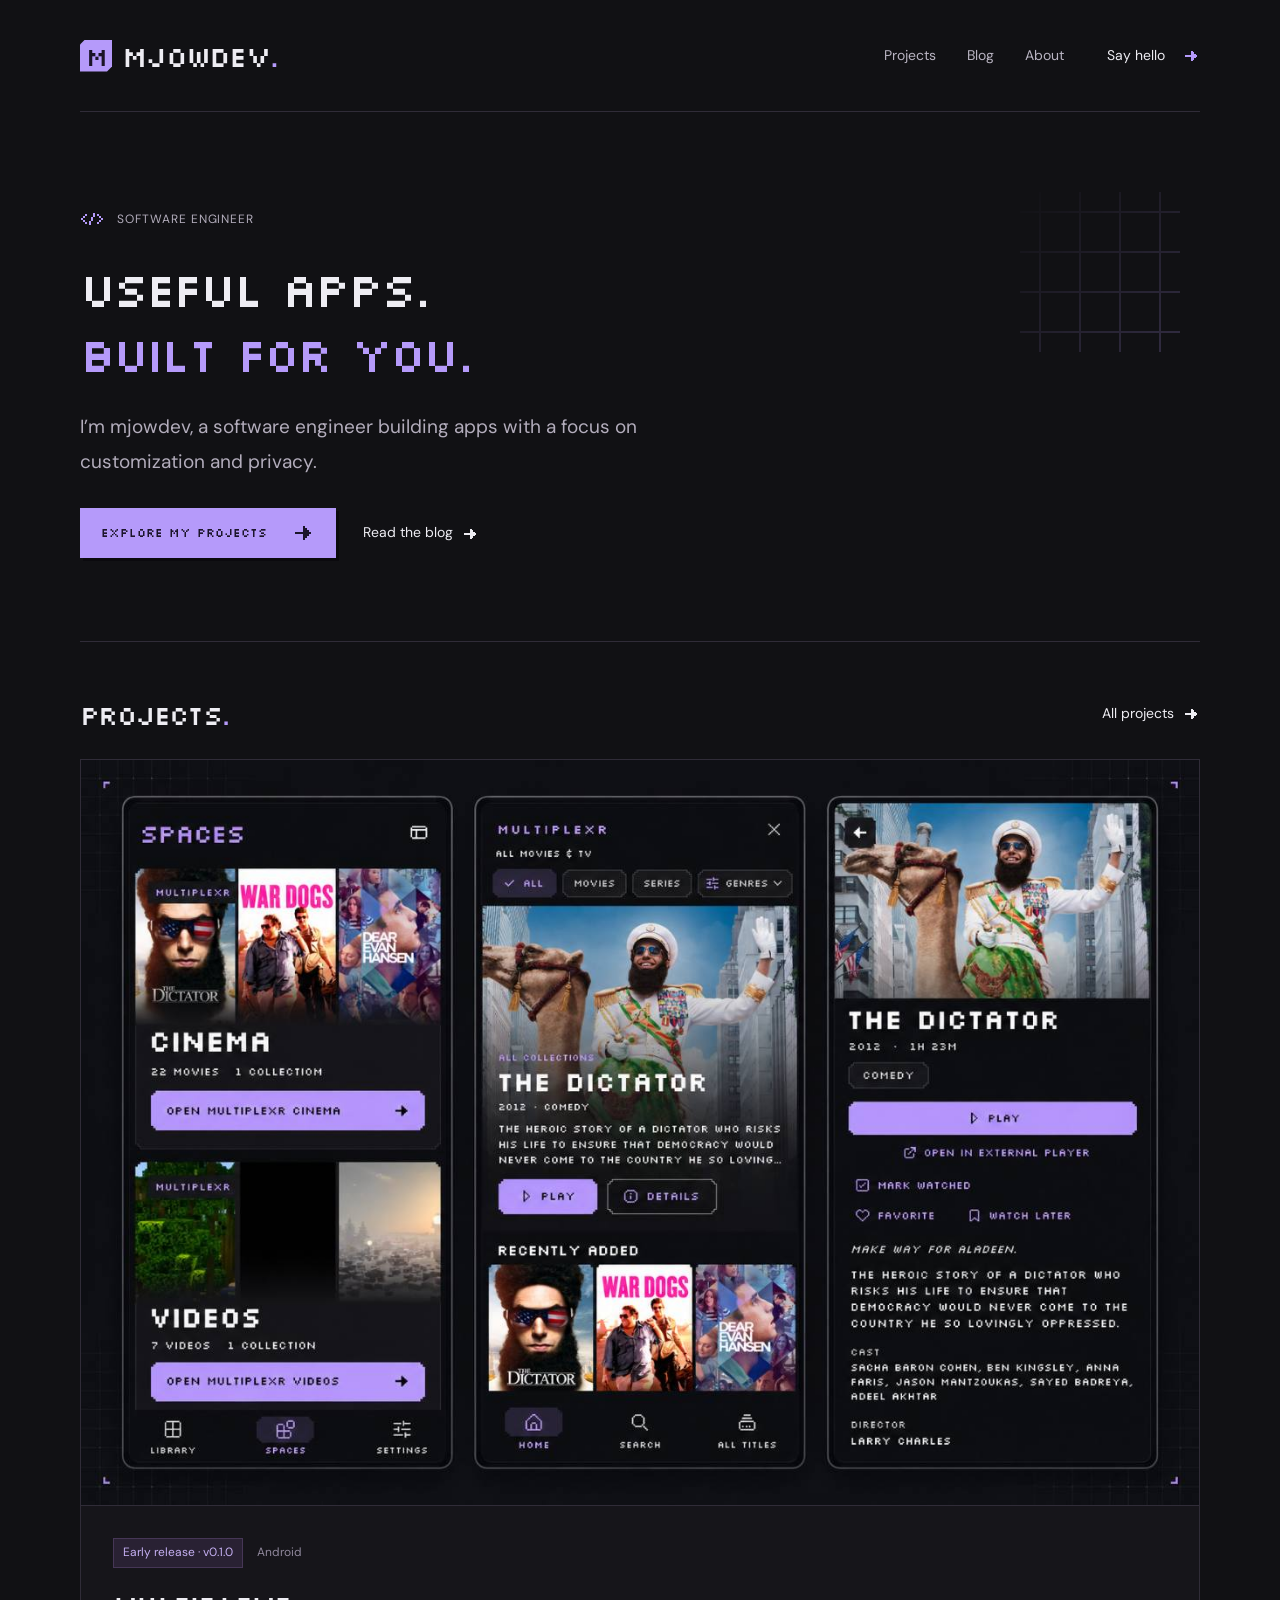
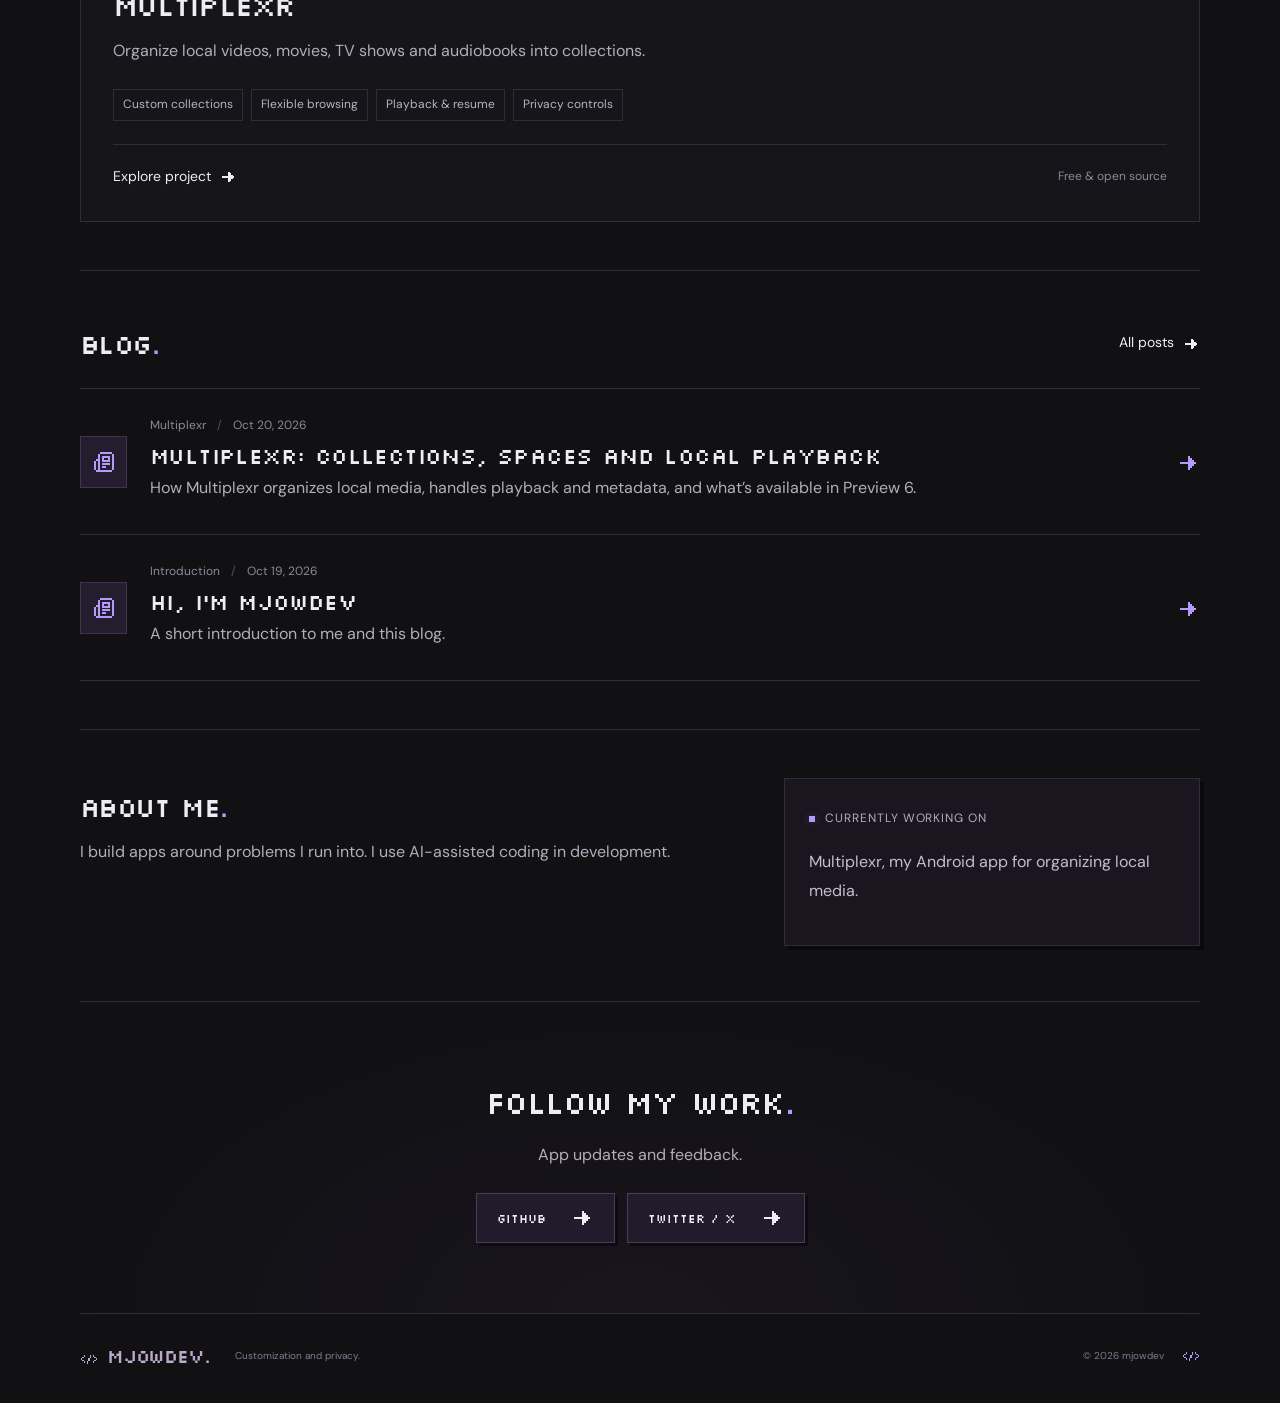
==== commit f8ac5af0: "Publish introduction and detailed Multiplexr posts" ====
--- a/index.html
+++ b/index.html
@@ -1 +1 @@
-<!DOCTYPE html><html lang="en"><head><meta charSet="utf-8"/><link rel="preconnect" href="/" crossorigin=""/><meta name="viewport" content="width=device-width, initial-scale=1"/><link rel="stylesheet" href="/_next/static/chunks/333vchgu689uq.css" data-precedence="next"/><link rel="preload" as="script" fetchPriority="low" href="/_next/static/chunks/1x6obpmlu1_c2.js"/><script src="/_next/static/chunks/2fzxukf5i8xn4.js" async=""></script><script src="/_next/static/chunks/33jqo_7qhbp5d.js" async=""></script><script src="/_next/static/chunks/1kb4dcqdypxx7.js" async=""></script><script src="/_next/static/chunks/turbopack-3-ry682tkyiqk.js" async=""></script><script src="/_next/static/chunks/27gjg8e11zukd.js" async=""></script><title>mjowdev — Software engineer</title><meta name="description" content="Software engineer building useful apps with a focus on customization and privacy. Explore Multiplexr and blog posts by mjowdev."/><link rel="icon" href="/icon.svg?icon.27oloktnoepiv.svg" sizes="any" type="image/svg+xml"/><meta name="next-size-adjust" content=""/><script src="/_next/static/chunks/0cz1d0mv5g_q7.js" noModule=""></script></head><body><div hidden=""><!--$--><!--/$--></div><a class="skip" href="#main">Skip to content</a><header class="header"><a class="wordmark" href="/"><span class="brand-icon">m</span>mjowdev<span class="dot">.</span></a><nav aria-label="Main navigation"><a href="/projects/">Projects</a><a href="/blog/">Blog</a><a href="/#about">About</a><a class="nav-connect" href="/#connect">Say hello <span><svg viewBox="0 0 24 24" width="24" height="24" fill="currentColor" xmlns="http://www.w3.org/2000/svg" class="pixel-icon " aria-hidden="true" focusable="false"><path d="M4 11v2h16v-2zm12 2v2h2v-2zm-2 2v2h2v-2zm-2 2v2h2v-2zm4-6V9h2v2z"></path><path d="M14 15V7h2v8zm-2 2V5h2v12z"></path></svg></span></a></nav></header><main id="main"><section class="hero"><div><div class="eyebrow"><span class="tiny-star"><svg viewBox="0 0 24 24" width="24" height="24" fill="currentColor" xmlns="http://www.w3.org/2000/svg" class="pixel-icon " aria-hidden="true" focusable="false"><path d="M11 18H9v-4h2v4Zm-4-1H5v-2h2v2Zm12-2v2h-2v-2h2ZM5 15H3v-2h2v2Zm16 0h-2v-2h2v2Zm-8-1h-2v-4h2v4ZM3 13H1v-2h2v2Zm20 0h-2v-2h2v2ZM5 11H3V9h2v2Zm16 0h-2V9h2v2Zm-6-1h-2V6h2v4ZM7 9H5V7h2v2Zm12 0h-2V7h2v2Z"></path></svg></span> SOFTWARE ENGINEER</div><h1><span class="">Useful apps.<br/></span><span class="muted-heading">Built for you.<br/></span></h1><p class="hero-intro">I’m mjowdev, a software engineer building apps with a focus on customization and privacy.</p><div class="actions"><a class="button primary" href="/projects/">Explore my projects <span><svg viewBox="0 0 24 24" width="24" height="24" fill="currentColor" xmlns="http://www.w3.org/2000/svg" class="pixel-icon " aria-hidden="true" focusable="false"><path d="M4 11v2h16v-2zm12 2v2h2v-2zm-2 2v2h2v-2zm-2 2v2h2v-2zm4-6V9h2v2z"></path><path d="M14 15V7h2v8zm-2 2V5h2v12z"></path></svg></span></a><a class="text-link" href="/blog/">Read the blog <span><svg viewBox="0 0 24 24" width="24" height="24" fill="currentColor" xmlns="http://www.w3.org/2000/svg" class="pixel-icon " aria-hidden="true" focusable="false"><path d="M4 11v2h16v-2zm12 2v2h2v-2zm-2 2v2h2v-2zm-2 2v2h2v-2zm4-6V9h2v2z"></path><path d="M14 15V7h2v8zm-2 2V5h2v12z"></path></svg></span></a></div></div></section><section id="projects" class="section"><div class="section-head"><div><h2>Projects<span class="dot">.</span></h2></div><a class="text-link" href="/projects/">All projects <svg viewBox="0 0 24 24" width="24" height="24" fill="currentColor" xmlns="http://www.w3.org/2000/svg" class="pixel-icon " aria-hidden="true" focusable="false"><path d="M4 11v2h16v-2zm12 2v2h2v-2zm-2 2v2h2v-2zm-2 2v2h2v-2zm4-6V9h2v2z"></path><path d="M14 15V7h2v8zm-2 2V5h2v12z"></path></svg></a></div><article class="project-card"><a class="project-showcase" href="/multiplexr-showcase.jpg" aria-label="View Multiplexr screenshots at full size"><img src="/multiplexr-showcase.jpg" width="1280" height="853" alt="Multiplexr screenshots showing Spaces, Cinema browsing, and movie details" loading="lazy"/></a><div class="project-info"><div class="tag-row"><span class="badge">Early release · v0.1.0</span><span class="micro">Android</span></div><h3>Multiplexr</h3><p>Organize local videos, movies, TV shows and audiobooks into collections.</p><div class="feature-tags"><span>Custom collections</span><span>Flexible browsing</span><span>Playback &amp; resume</span><span>Privacy controls</span></div><div class="project-bottom"><a class="text-link" href="https://github.com/mjowdev/mjow">Explore project <svg viewBox="0 0 24 24" width="24" height="24" fill="currentColor" xmlns="http://www.w3.org/2000/svg" class="pixel-icon " aria-hidden="true" focusable="false"><path d="M4 11v2h16v-2zm12 2v2h2v-2zm-2 2v2h2v-2zm-2 2v2h2v-2zm4-6V9h2v2z"></path><path d="M14 15V7h2v8zm-2 2V5h2v12z"></path></svg></a><span class="micro">Free &amp; open source</span></div></div></article></section><section class="section"><div class="section-head"><div><h2>Blog<span class="dot">.</span></h2></div><a class="text-link" href="/blog/">All posts <svg viewBox="0 0 24 24" width="24" height="24" fill="currentColor" xmlns="http://www.w3.org/2000/svg" class="pixel-icon " aria-hidden="true" focusable="false"><path d="M4 11v2h16v-2zm12 2v2h2v-2zm-2 2v2h2v-2zm-2 2v2h2v-2zm4-6V9h2v2z"></path><path d="M14 15V7h2v8zm-2 2V5h2v12z"></path></svg></a></div><a class="post-row" href="/blog/hello-world/"><span class="post-icon"><svg viewBox="0 0 24 24" width="24" height="24" fill="currentColor" xmlns="http://www.w3.org/2000/svg" class="pixel-icon " aria-hidden="true" focusable="false"><path d="M8 2h12v2H8zM6 4h2v16H6zm14 0h2v16h-2zM4 20h16v2H4zm-2-9h2v9H2zm2-2h2v2H4zm6-3h8v2h-8zm0 4h8v2h-8zm0-2h2v2h-2zm6 0h2v2h-2zm-6 5h8v2h-8zm0 3h4v2h-4z"></path></svg></span><div><div class="micro">Updates<!-- --> <span class="separator">/</span> <!-- -->Oct 19, 2026</div><h3>Introducing Multiplexr</h3><p>Introducing Multiplexr, and a place to share what I’m building.</p></div><span class="post-arrow"><svg viewBox="0 0 24 24" width="24" height="24" fill="currentColor" xmlns="http://www.w3.org/2000/svg" class="pixel-icon " aria-hidden="true" focusable="false"><path d="M4 11v2h16v-2zm12 2v2h2v-2zm-2 2v2h2v-2zm-2 2v2h2v-2zm4-6V9h2v2z"></path><path d="M14 15V7h2v8zm-2 2V5h2v12z"></path></svg></span></a></section><section id="about" class="section about-grid"><div><h2>About me<span class="dot">.</span></h2><p>I build apps around problems I run into. I use AI-assisted coding in development.</p></div><aside class="now-card"><span class="eyebrow"><span class="status-light"></span> CURRENTLY WORKING ON</span><p>Multiplexr, my Android app for organizing local media.</p></aside></section><section id="connect" class="connect"><h2>Follow my work<span class="dot">.</span></h2><p>App updates and feedback.</p><div class="socials"><a class="button" href="https://github.com/mjowdev">GitHub<!-- --> <svg viewBox="0 0 24 24" width="24" height="24" fill="currentColor" xmlns="http://www.w3.org/2000/svg" class="pixel-icon " aria-hidden="true" focusable="false"><path d="M4 11v2h16v-2zm12 2v2h2v-2zm-2 2v2h2v-2zm-2 2v2h2v-2zm4-6V9h2v2z"></path><path d="M14 15V7h2v8zm-2 2V5h2v12z"></path></svg></a><a class="button" href="https://x.com/mjowdev">Twitter / X<!-- --> <svg viewBox="0 0 24 24" width="24" height="24" fill="currentColor" xmlns="http://www.w3.org/2000/svg" class="pixel-icon " aria-hidden="true" focusable="false"><path d="M4 11v2h16v-2zm12 2v2h2v-2zm-2 2v2h2v-2zm-2 2v2h2v-2zm4-6V9h2v2z"></path><path d="M14 15V7h2v8zm-2 2V5h2v12z"></path></svg></a></div></section></main><!--$--><!--/$--><footer><a class="footer-brand" href="/"><svg viewBox="0 0 24 24" width="24" height="24" fill="currentColor" xmlns="http://www.w3.org/2000/svg" class="pixel-icon " aria-hidden="true" focusable="false"><path d="M11 18H9v-4h2v4Zm-4-1H5v-2h2v2Zm12-2v2h-2v-2h2ZM5 15H3v-2h2v2Zm16 0h-2v-2h2v2Zm-8-1h-2v-4h2v4ZM3 13H1v-2h2v2Zm20 0h-2v-2h2v2ZM5 11H3V9h2v2Zm16 0h-2V9h2v2Zm-6-1h-2V6h2v4ZM7 9H5V7h2v2Zm12 0h-2V7h2v2Z"></path></svg> mjowdev.</a><span>Customization and privacy.</span><span>© <!-- -->2026<!-- --> mjowdev <span class="footer-star"><svg viewBox="0 0 24 24" width="24" height="24" fill="currentColor" xmlns="http://www.w3.org/2000/svg" class="pixel-icon " aria-hidden="true" focusable="false"><path d="M11 18H9v-4h2v4Zm-4-1H5v-2h2v2Zm12-2v2h-2v-2h2ZM5 15H3v-2h2v2Zm16 0h-2v-2h2v2Zm-8-1h-2v-4h2v4ZM3 13H1v-2h2v2Zm20 0h-2v-2h2v2ZM5 11H3V9h2v2Zm16 0h-2V9h2v2Zm-6-1h-2V6h2v4ZM7 9H5V7h2v2Zm12 0h-2V7h2v2Z"></path></svg></span></span></footer><script id="_R_">(globalThis["TURBOPACK"] || (globalThis["TURBOPACK"] = [])).push({"otherChunks":["static/chunks/1x6obpmlu1_c2.js","static/chunks/2fzxukf5i8xn4.js","static/chunks/33jqo_7qhbp5d.js","static/chunks/1kb4dcqdypxx7.js"],"runtimeModuleIds":[94553]});</script><script src="/_next/static/chunks/1x6obpmlu1_c2.js" async=""></script><script>(self.__next_f=self.__next_f||[]).push([0])</script><script>self.__next_f.push([1,"1:\"$Sreact.fragment\"\n2:\"/_next/static/chunks/27gjg8e11zukd.js\"\n3:I[22016,[\"$2\"],\"\"]\n4:I[39756,[\"$2\"],\"default\"]\n5:I[37457,[\"$2\"],\"default\"]\ne:\"ViewportBoundary\"\nf:I[97367,[\"$2\"],\"$e\"]\n11:\"MetadataBoundary\"\n12:I[97367,[\"$2\"],\"$11\"]\n13:\"$Sreact.suspense\"\n15:I[68027,[\"$2\"],\"default\",1]\n:HL[\"/_next/static/chunks/333vchgu689uq.css\",\"style\"]\n:HC[\"/\",\"\"]\n6:[[\"children\",{\"s\":\"__PAGE__\",\"h\":512,\"d\":{\"r\":[\"$\",\"$1\",\"c\",{\"children\":[[\"$\",\"main\",null,{\"id\":\"main\",\"children\":[[\"$\",\"section\",null,{\"className\":\"hero\",\"children\":[\"$\",\"div\",null,{\"children\":[[\"$\",\"div\",null,{\"className\":\"eyebrow\",\"children\":[[\"$\",\"span\",null,{\"className\":\"tiny-star\",\"children\":[\"$\",\"svg\",null,{\"viewBox\":\"0 0 24 24\",\"width\":\"24\",\"height\":\"24\",\"fill\":\"currentColor\",\"xmlns\":\"http://www.w3.org/2000/svg\",\"className\":\"pixel-icon \",\"aria-hidden\":\"true\",\"focusable\":\"false\",\"children\":[\"$\",\"path\",null,{\"d\":\"M11 18H9v-4h2v4Zm-4-1H5v-2h2v2Zm12-2v2h-2v-2h2ZM5 15H3v-2h2v2Zm16 0h-2v-2h2v2Zm-8-1h-2v-4h2v4ZM3 13H1v-2h2v2Zm20 0h-2v-2h2v2ZM5 11H3V9h2v2Zm16 0h-2V9h2v2Zm-6-1h-2V6h2v4ZM7 9H5V7h2v2Zm12 0h-2V7h2v2Z\"}]}]}],\" SOFTWARE ENGINEER\"]}],[\"$\",\"h1\",null,{\"children\":[[\"$\",\"span\",\"Useful apps.\",{\"className\":\"\",\"children\":[\"Useful apps.\",[\"$\",\"br\",null,{}]]}],[\"$\",\"span\",\"Built for you.\",{\"className\":\"muted-heading\",\"children\":[\"Built for you.\",[\"$\",\"br\",null,{}]]}]]}],[\"$\",\"p\",null,{\"className\":\"hero-intro\",\"children\":\"I’m mjowdev, a software engineer building apps with a focus on customization and privacy.\"}],[\"$\",\"div\",null,{\"className\":\"actions\",\"children\":[[\"$\",\"$L3\",null,{\"className\":\"button primary\",\"href\":\"/projects/\",\"children\":[\"Explore my projects \",\"$L7\"]}],\"$L8\"]}]]}]}],\"$L9\",\"$La\",\"$Lb\",\"$Lc\",false]}],null,\"$Ld\"]}],\"p\":false,\"v\":null}}]]\n0:{\"P\":null,\"c\":[\"\",\"\"],\"q\":\"\",\"i\":false,\"t\":{\"t\":{\"s\":\"\",\"h\":528,\"d\":{\"r\":[\"$\",\"$1\",\"c\",{\"children\":[[[\"$\",\"link\",\"0\",{\"rel\":\"stylesheet\",\"href\":\"/_next/static/chunks/333vchgu689uq.css\",\"precedence\":\"next\",\"crossOrigin\":\"$undefined\",\"nonce\":\"$undefined\"}],[\"$\",\"script\",\"script-0\",{\"src\":\"/_next/static/chunks/27gjg8e11zukd.js\",\"async\":true,\"nonce\":\"$undefined\"}]],[\"$\",\"html\",null,{\"lang\":\"en\",\"children\":[\"$\",\"body\",null,{\"children\":[[\"$\",\"a\",null,{\"className\":\"skip\",\"href\":\"#main\",\"children\":\"Skip to content\"}],[\"$\",\"header\",null,{\"className\":\"header\",\"children\":[[\"$\",\"$L3\",null,{\"href\":\"/\",\"className\":\"wordmark\",\"children\":[[\"$\",\"span\",null,{\"className\":\"brand-icon\",\"children\":\"m\"}],\"mjowdev\",[\"$\",\"span\",null,{\"className\":\"dot\",\"children\":\".\"}]]}],[\"$\",\"nav\",null,{\"aria-label\":\"Main navigation\",\"children\":[[\"$\",\"$L3\",null,{\"href\":\"/projects/\",\"children\":\"Projects\"}],[\"$\",\"$L3\",null,{\"href\":\"/blog/\",\"children\":\"Blog\"}],[\"$\",\"$L3\",null,{\"href\":\"/#about\",\"children\":\"About\"}],[\"$\",\"$L3\",null,{\"href\":\"/#connect\",\"className\":\"nav-connect\",\"children\":[\"Say hello \",[\"$\",\"span\",null,{\"children\":[\"$\",\"svg\",null,{\"viewBox\":\"0 0 24 24\",\"width\":\"24\",\"height\":\"24\",\"fill\":\"currentColor\",\"xmlns\":\"http://www.w3.org/2000/svg\",\"className\":\"pixel-icon \",\"aria-hidden\":\"true\",\"focusable\":\"false\",\"children\":[[\"$\",\"path\",null,{\"d\":\"M4 11v2h16v-2zm12 2v2h2v-2zm-2 2v2h2v-2zm-2 2v2h2v-2zm4-6V9h2v2z\"}],[\"$\",\"path\",null,{\"d\":\"M14 15V7h2v8zm-2 2V5h2v12z\"}]]}]}]]}]]}]]}],[\"$\",\"$L4\",null,{\"parallelRouterKey\":\"children\",\"error\":\"$undefined\",\"errorStyles\":\"$undefined\",\"errorScripts\":\"$undefined\",\"template\":[\"$\",\"$L5\",null,{}],\"templateStyles\":\"$undefined\",\"templateScripts\":\"$undefined\",\"notFound\":[[\"$\",\"main\",null,{\"id\":\"main\",\"className\":\"inner-page\",\"children\":[[\"$\",\"div\",null,{\"className\":\"eyebrow\",\"children\":\"404\"}],[\"$\",\"h1\",null,{\"children\":\"Page not found.\"}],[\"$\",\"p\",null,{\"children\":\"This page doesn’t exist.\"}],[\"$\",\"$L3\",null,{\"href\":\"/\",\"className\":\"button primary\",\"children\":[\"Return home \",[\"$\",\"svg\",null,{\"viewBox\":\"0 0 24 24\",\"width\":\"24\",\"height\":\"24\",\"fill\":\"currentColor\",\"xmlns\":\"http://www.w3.org/2000/svg\",\"className\":\"pixel-icon \",\"aria-hidden\":\"true\",\"focusable\":\"false\",\"children\":[[\"$\",\"path\",null,{\"d\":\"M4 11v2h16v-2zm12 2v2h2v-2zm-2 2v2h2v-2zm-2 2v2h2v-2zm4-6V9h2v2z\"}],[\"$\",\"path\",null,{\"d\":\"M14 15V7h2v8zm-2 2V5h2v12z\"}]]}]]}]]}],[]],\"forbidden\":\"$undefined\",\"unauthorized\":\"$undefined\"}],[\"$\",\"footer\",null,{\"children\":[[\"$\",\"$L3\",null,{\"href\":\"/\",\"className\":\"footer-brand\",\"children\":[[\"$\",\"svg\",null,{\"viewBox\":\"0 0 24 24\",\"width\":\"24\",\"height\":\"24\",\"fill\":\"currentColor\",\"xmlns\":\"http://www.w3.org/2000/svg\",\"className\":\"pixel-icon \",\"aria-hidden\":\"true\",\"focusable\":\"false\",\"children\":[\"$\",\"path\",null,{\"d\":\"M11 18H9v-4h2v4Zm-4-1H5v-2h2v2Zm12-2v2h-2v-2h2ZM5 15H3v-2h2v2Zm16 0h-2v-2h2v2Zm-8-1h-2v-4h2v4ZM3 13H1v-2h2v2Zm20 0h-2v-2h2v2ZM5 11H3V9h2v2Zm16 0h-2V9h2v2Zm-6-1h-2V6h2v4ZM7 9H5V7h2v2Zm12 0h-2V7h2v2Z\"}]}],\" mjowdev.\"]}],[\"$\",\"span\",null,{\"children\":\"Customization and privacy.\"}],[\"$\",\"span\",null,{\"children\":[\"© \",2026,\" mjowdev \",[\"$\",\"span\",null,{\"className\":\"footer-star\",\"children\":[\"$\",\"svg\",null,{\"viewBox\":\"0 0 24 24\",\"width\":\"24\",\"height\":\"24\",\"fill\":\"currentColor\",\"xmlns\":\"http://www.w3.org/2000/svg\",\"className\":\"pixel-icon \",\"aria-hidden\":\"true\",\"focusable\":\"false\",\"children\":[\"$\",\"path\",null,{\"d\":\"M11 18H9v-4h2v4Zm-4-1H5v-2h2v2Zm12-2v2h-2v-2h2ZM5 15H3v-2h2v2Zm16 0h-2v-2h2v2Zm-8-1h-2v-4h2v4ZM3 13H1v-2h2v2Zm20 0h-2v-2h2v2ZM5 11H3V9h2v2Zm16 0h-2V9h2v2Zm-6-1h-2V6h2v4ZM7 9H5V7h2v2Zm12 0h-2V7h2v2Z\"}]}]}]]}]]}]]}]}]]}],\"p\":false,\"v\":null},\"c\":\"$Q6\"},\"h\":{\"r\":[\"$\",\"$1\",\"h\",{\"children\":[null,[\"$\",\"$Lf\",null,{\"children\":\"$L10\"}],[\"$\",\"$L12\",null,{\"children\":[[\"$\",\"div\",null,{\"hidden\":true,\"children\":[\"$\",\"$13\",null,{\"name\":\"Next.Metadata\",\"children\":\"$L14\"}]}],null]}],[\"$\",\"meta\",null,{\"name\":\"next-size-adjust\",\"content\":\"\"}]]}],\"p\":false,\"v\":null}},\"m\":\"$undefined\",\"G\":[\"$15\",[[\"$\",\"link\",\"0\",{\"rel\":\"stylesheet\",\"href\":\"/_next/static/chunks/333vchgu689uq.css\",\"precedence\":\"next\",\"crossOrigin\":\"$undefined\",\"nonce\":\"$undefined\"}]]],\"S\":true,\"r\":\"$undefined\",\"s\":\"$undefined\",\"a\":\"$undefined\",\"l\":\"$undefined\",\"p\":\"$undefined\",\"d\":\"$undefined\",\"b\":\"SJEqCXHiWrDq4FN2FSYNp\"}\n16:I[97367,[\"$2\"],\"OutletBoundary\"]\n7:[\"$\",\"span\",null,{\"children\":[\"$\",\"svg\",null,{\"viewBox\":\"0 0 24 24\",\"width\":\"24\",\"height\":\"24\",\"fill\":\"currentColor\",\"xmlns\":\"http://www.w3.org/2000/svg\",\"className\":\"pixel-icon \",\"aria-hidden\":\"true\",\"focusable\":\"false\",\"children\":[[\"$\",\"path\",null,{\"d\":\"M4 11v2h16v-2zm12 2v2h2v-2zm-2 2v2h2v-2zm-2 2v2h2v-2zm4-6V9h2v2z\"}],[\"$\",\"path\",null,{\"d\":\"M14 15V7h2v8zm-2 2V5h2v12z\"}]]}]}]\n8:[\"$\",\"$L3\",null,{\"className\":\"text-link\",\"href\":\"/blog/\",\"children\":[\"Read the blog \",[\"$\",\"span\",null,{\"children\":[\"$\",\"svg\",null,{\"viewBox\":\"0 0 24 24\",\"width\":\"24\",\"height\":\"24\",\"fill\":\"currentColor\",\"xmlns\":\"http://www.w3.org/2000/svg\",\"className\":\"pixel-icon \",\"aria-hidden\":\"true\",\"focusable\":\"false\",\"children\":[[\"$\",\"path\",null,{\"d\":\"M4 11v2h16v-2zm12 2v2h2v-2zm-2 2v2h2v-2zm-2 2v2h2v-2zm4-6V9h2v2z\"}],[\"$\",\"path\",null,{\"d\":\"M14 15V7h2v8zm-2 2V5h2v12z\"}]]}]}]]}]\n9:[\"$\",\"section\",null,{\"id\":\"projects\",\"className\":\"section\",\"children\":[[\"$\",\"div\",null,{\"className\":\"section-head\",\"children\":[[\"$\",\"div\",null,{\"children\":[\"$\",\"h2\",null,{\"children\":[\"Projects\",[\"$\",\"span\",null,{\"className\":\"dot\",\"children\":\".\"}]]}]}],[\"$\",\"$L3\",null,{\"className\":\"text-link\",\"href\":\"/projects/\",\"children\":[\"All projects \",[\"$\",\"svg\",null,{\"viewBox\":\"0 0 24 24\",\"width\":\"24\",\"height\":\"24\",\"fill\":\"currentColor\",\"xmlns\":\"http://www.w3.org/2000/svg\",\"className\":\"pixel-icon \",\"aria-hidden\":\"true\",\"focusable\":\"false\",\"children\":[[\"$\",\"path\",null,{\"d\":\"M4 11v2h16v-2zm12 2v2h2v-2zm-2 2v2h2v-2zm-2 2v2h2v-2zm4-6V9h2v2z\"}],[\"$\",\"path\",null,{\"d\":\"M14 15V7h2v8zm-2 2V5h2v12z\"}]]}]]}]]}],[\"$\",\"article\",null,{\"className\":\"project-card\",\"children\":[[\"$\",\"a\",null,{\"className\":\"project-showcase\",\"href\":\"/multiplexr-showcase.jpg\",\"aria-label\":\"View Multiplexr screenshots at full size\",\"children\":[\"$\",\"img\",null,{\"src\":\"/multiplexr-showcase.jpg\",\"width\":\"1280\",\"height\":\"853\",\"alt\":\"Multiplexr screenshots showing Spaces, Cinema browsing, and movie details\",\"loading\":\"lazy\"}]}],[\"$\",\"div\",null,{\"className\":\"project-info\",\"children\":[[\"$\",\"div\",null,{\"className\":\"tag-row\",\"children\":[[\"$\",\"span\",null,{\"className\":\"badge\",\"children\":\"Early release · v0.1.0\"}],[\"$\",\"span\",null,{\"className\":\"micro\",\"children\":\"Android\"}]]}],[\"$\",\"h3\",null,{\"children\":\"Multiplexr\"}],[\"$\",\"p\",null,{\"children\":\"Organize local videos, movies, TV shows and audiobooks into collections.\"}],[\"$\",\"div\",null,{\"className\":\"feature-tags\",\"children\":[[\"$\",\"span\",\"Custom collections\",{\"children\":\"Custom collections\"}],[\"$\",\"span\",\"Flexible browsing\",{\"children\":\"Flexible browsing\"}],[\"$\",\"span\",\"Playback \u0026 resume\",{\"children\":\"Playback \u0026 resume\"}],[\"$\",\"span\",\"Privacy controls\",{\"children\":\"Privacy controls\"}]]}],[\"$\",\"div\",null,{\"className\":\"project-bottom\",\"children\":[[\"$\",\"a\",null,{\"className\":\"text-link\",\"href\":\"https://github.com/mjowdev/mjow\",\"children\":[\"Explore project \",[\"$\",\"svg\",null,{\"viewBox\":\"0 0 24 24\",\"width\":\"24\",\"height\":\"24\",\"fill\":\"currentColor\",\"xmlns\":\"http://www.w3.org/2000/svg\",\"className\":\"pixel-icon \",\"aria-hidden\":\"true\",\"focusable\":\"false\",\"children\":[[\"$\",\"path\",null,{\"d\":\"M4 11v2h16v-2zm12 2v2h2v-2zm-2 2v2h2v-2zm-2 2v2h2v-2zm4-6V9h2v2z\"}],[\"$\",\"path\",null,{\"d\":\"M14 15V7h2v8zm-2 2V5h2v12z\"}]]}]]}],[\"$\",\"span\",null,{\"className\":\"micro\",\"children\":\"Free \u0026 open source\"}]]}]]}]]}]]}]\na:[\"$\",\"section\",null,{\"className\":\"section\",\"children\":[[\"$\",\"div\",null,{\"className\":\"section-head\",\"children\":[[\"$\",\"div\",null,{\"children\":[\"$\",\"h2\",null,{\"children\":[\"Blog\",[\"$\",\"span\",null,{\"className\":\"dot\",\"children\":\".\"}]]}]}],[\"$\",\"$L3\",null,{\"className\":\"text-link\",\"href\":\"/blog/\",\"children\":[\"All posts \",[\"$\",\"svg\",null,{\"viewBox\":\"0 0 24 24\",\"width\":\"24\",\"height\":\"24\",\"fill\":\"currentColor\",\"xmlns\":\"http://www.w3.org/2000/svg\",\"className\":\"pixel-icon \",\"aria-hidden\":\"true\",\"focusable\":\"false\",\"children\":[[\"$\",\"path\",null,{\"d\":\"M4 11v2h16v-2zm12 2v2h2v-2zm-2 2v2h2v-2zm-2 2v2h2v-2zm4-6V9h2v2z\"}],[\"$\",\"path\",null,{\"d\":\"M14 15V7h2v8zm-2 2V5h2v12z\"}]]}]]}]]}],[[\"$\",\"$L3\",\"hello-world\",{\"href\":\"/blog/hello-world/\",\"className\":\"post-row\",\"children\":[[\"$\",\"span\",null,{\"className\":\"post-icon\",\"children\":[\"$\",\"svg\",null,{\"viewBox\":\"0 0 24 24\",\"width\":\"24\",\"height\":\"24\",\"fill\":\"currentColor\",\"xmlns\":\"http://www.w3.org/2000/svg\",\"className\":\"pixel-icon \",\"aria-hidden\":\"true\",\"focusable\":\"false\",\"children\":[\"$\",\"path\",null,{\"d\":\"M8 2h12v2H8zM6 4h2v16H6zm14 0h2v16h-2zM4 20h16v2H4zm-2-9h2v9H2zm2-2h2v2H4zm6-3h8v2h-8zm0 4h8v2h-8zm0-2h2v2h-2zm6 0h2v2h-2zm-6 5h8v2h-8zm0 3h4v2h-4z\"}]}]}],[\"$\",\"div\",null,{\"children\":[[\"$\",\"div\",null,{\"className\":\"micro\",\"children\":[\"Updates\",\" \",[\"$\",\"span\",null,{\"className\":\"separator\",\"children\":\"/\"}],\" \",\"Oct 19, 2026\"]}],[\"$\",\"h3\",null,{\"children\":\"Introducing Multiplexr\"}],[\"$\",\"p\",null,{\"children\":\"Introducing Multiplexr, and a place to share what I’m building.\"}]]}],[\"$\",\"span\",null,{\"className\":\"post-arrow\",\"children\":[\"$\",\"svg\",null,{\"viewBox\":\"0 0 24 24\",\"width\":\"24\",\"height\":\"24\",\"fill\":\"currentColor\",\"xmlns\":\"http://www.w3.org/2000/svg\",\"className\":\"pixel-icon \",\"aria-hidden\":\"true\",\"focusable\":\"false\",\"children\":[[\"$\",\"path\",null,{\"d\":\"M4 11v2h16v-2zm12 2v2h2v-2zm-2 2v2h2v-2zm-2 2v2h2v-2zm4-6V9h2v2z\"}],[\"$\",\"path\",null,{\"d\":\"M14 15V7h2v8zm-2 2V5h2v12z\"}]]}]}]]}]]]}]\nb:[\"$\",\"section\",null,{\"id\":\"about\",\"className\":\"section about-grid\",\"children\":[[\"$\",\"div\",null,{\"children\":[[\"$\",\"h2\",null,{\"children\":[\"About me\",[\"$\",\"span\",null,{\"className\":\"dot\",\"children\":\".\"}]]}],[\"$\",\"p\",null,{\"children\":\"I build apps around problems I run into. I use AI-assisted coding in development.\"}]]}],[\"$\",\"aside\",null,{\"className\":\"now-card\",\"children\":[[\"$\",\"span\",null,{\"className\":\"eyebrow\",\"children\":[[\"$\",\"span\",null,{\"className\":\"status-light\"}],\" CURRENTLY WORKING ON\"]}],[\"$\",\"p\",null,{\"children\":\"Multiplexr, my Android app for organizing local media.\"}]]}]]}]\nc:[\"$\",\"section\",null,{\"id\":\"connect\",\"className\":\"connect\",\"children\":[[\"$\",\"h2\",null,{\"children\":[\"Follow my work\",[\"$\",\"span\",null,{\"className\":\"dot\",\"children\":\".\"}]]}],[\"$\",\"p\",null,{\"children\":\"App updates and feedback.\"}],[\"$\",\"div\",null,{\"className\":\"socials\",\"children\":[[\"$\",\"a\",\"https://github.com/mjowdev\",{\"className\":\"button\",\"href\":\"https://github.com/mjowdev\",\"children\":[\"GitHub\",\" \",[\"$\",\"svg\",null,{\"viewBox\":\"0 0 24 24\",\"width\":\"24\",\"height\":\"24\",\"fill\":\"currentColor\",\"xmlns\":\"http://www.w3.org/2000/svg\",\"className\":\"pixel-icon \",\"aria-hidden\":\"true\",\"focusable\":\"false\",\"children\":[[\"$\",\"path\",null,{\"d\":\"M4 11v2h16v-2zm12 2v2h2v-2zm-2 2v2h2v-2zm-2 2v2h2v-2zm4-6V9h2v2z\"}],[\"$\",\"path\",null,{\"d\":\"M14 15V7h2v8zm-2 2V5h2v12z\"}]]}]]}],[\"$\",\"a\",\"https://x.com/mjowdev\",{\"className\":\"button\",\"href\":\"https://x.com/mjowdev\",\"children\":[\"Twitter / X\",\" \",[\"$\",\"svg\",null,{\"viewBox\":\"0 0 24 24\",\"width\":\"24\",\"height\":\"24\",\"fill\":\"currentColor\",\"xmlns\":\"http://www.w3.org/2000/svg\",\"className\":\"pixel-icon \",\"aria-hidden\":\"true\",\"focusable\":\"false\",\"children\":[[\"$\",\"path\",null,{\"d\":\"M4 11v2h16v-2zm12 2v2h2v-2zm-2 2v2h2v-2zm-2 2v2h2v-2zm4-6V9h2v2z\"}],[\"$\",\"path\",null,{\"d\":\"M14 15V7h2v8zm-2 2V5h2v12z\"}]]}]]}]]}]]}]\nd:[\"$\",\"$L16\",null,{\"children\":[\"$\",\"$13\",null,{\"name\":\"Next.MetadataOutlet\",\"children\":\"$@17\"}]}]\n10:[[\"$\",\"meta\",\"0\",{\"charSet\":\"utf-8\"}],[\"$\",\"meta\",\"1\",{\"name\":\"viewport\",\"content\":\"width=device-width, initial-scale=1\"}]]\n18:I[27201,[\"$2\"],\"IconMark\"]\n14:[[\"$\",\"title\",\"0\",{\"children\":\"mjowdev — Software engineer\"}],[\"$\",\"meta\",\"1\",{\"name\":\"description\",\"content\":\"Software engineer building useful apps with a focus on customization and privacy. Explore Multiplexr and blog posts by mjowdev.\"}],[\"$\",\"link\",\"2\",{\"rel\":\"icon\",\"href\":\"/icon.svg?icon.27oloktnoepiv.svg\",\"sizes\":\"any\",\"type\":\"image/svg+xml\"}],[\"$\",\"$L18\",\"3\",{}]]\n17:null\n"])</script></body></html>+<!DOCTYPE html><html lang="en"><head><meta charSet="utf-8"/><link rel="preconnect" href="/" crossorigin=""/><meta name="viewport" content="width=device-width, initial-scale=1"/><link rel="stylesheet" href="/_next/static/chunks/333vchgu689uq.css" data-precedence="next"/><link rel="preload" as="script" fetchPriority="low" href="/_next/static/chunks/1x6obpmlu1_c2.js"/><script src="/_next/static/chunks/2fzxukf5i8xn4.js" async=""></script><script src="/_next/static/chunks/33jqo_7qhbp5d.js" async=""></script><script src="/_next/static/chunks/1kb4dcqdypxx7.js" async=""></script><script src="/_next/static/chunks/turbopack-3-ry682tkyiqk.js" async=""></script><script src="/_next/static/chunks/27gjg8e11zukd.js" async=""></script><title>mjowdev — Software engineer</title><meta name="description" content="Software engineer building useful apps with a focus on customization and privacy. Explore Multiplexr and blog posts by mjowdev."/><link rel="icon" href="/icon.svg?icon.27oloktnoepiv.svg" sizes="any" type="image/svg+xml"/><meta name="next-size-adjust" content=""/><script src="/_next/static/chunks/0cz1d0mv5g_q7.js" noModule=""></script></head><body><div hidden=""><!--$--><!--/$--></div><a class="skip" href="#main">Skip to content</a><header class="header"><a class="wordmark" href="/"><span class="brand-icon">m</span>mjowdev<span class="dot">.</span></a><nav aria-label="Main navigation"><a href="/projects/">Projects</a><a href="/blog/">Blog</a><a href="/#about">About</a><a class="nav-connect" href="/#connect">Say hello <span><svg viewBox="0 0 24 24" width="24" height="24" fill="currentColor" xmlns="http://www.w3.org/2000/svg" class="pixel-icon " aria-hidden="true" focusable="false"><path d="M4 11v2h16v-2zm12 2v2h2v-2zm-2 2v2h2v-2zm-2 2v2h2v-2zm4-6V9h2v2z"></path><path d="M14 15V7h2v8zm-2 2V5h2v12z"></path></svg></span></a></nav></header><main id="main"><section class="hero"><div><div class="eyebrow"><span class="tiny-star"><svg viewBox="0 0 24 24" width="24" height="24" fill="currentColor" xmlns="http://www.w3.org/2000/svg" class="pixel-icon " aria-hidden="true" focusable="false"><path d="M11 18H9v-4h2v4Zm-4-1H5v-2h2v2Zm12-2v2h-2v-2h2ZM5 15H3v-2h2v2Zm16 0h-2v-2h2v2Zm-8-1h-2v-4h2v4ZM3 13H1v-2h2v2Zm20 0h-2v-2h2v2ZM5 11H3V9h2v2Zm16 0h-2V9h2v2Zm-6-1h-2V6h2v4ZM7 9H5V7h2v2Zm12 0h-2V7h2v2Z"></path></svg></span> SOFTWARE ENGINEER</div><h1><span class="">Useful apps.<br/></span><span class="muted-heading">Built for you.<br/></span></h1><p class="hero-intro">I’m mjowdev, a software engineer building apps with a focus on customization and privacy.</p><div class="actions"><a class="button primary" href="/projects/">Explore my projects <span><svg viewBox="0 0 24 24" width="24" height="24" fill="currentColor" xmlns="http://www.w3.org/2000/svg" class="pixel-icon " aria-hidden="true" focusable="false"><path d="M4 11v2h16v-2zm12 2v2h2v-2zm-2 2v2h2v-2zm-2 2v2h2v-2zm4-6V9h2v2z"></path><path d="M14 15V7h2v8zm-2 2V5h2v12z"></path></svg></span></a><a class="text-link" href="/blog/">Read the blog <span><svg viewBox="0 0 24 24" width="24" height="24" fill="currentColor" xmlns="http://www.w3.org/2000/svg" class="pixel-icon " aria-hidden="true" focusable="false"><path d="M4 11v2h16v-2zm12 2v2h2v-2zm-2 2v2h2v-2zm-2 2v2h2v-2zm4-6V9h2v2z"></path><path d="M14 15V7h2v8zm-2 2V5h2v12z"></path></svg></span></a></div></div></section><section id="projects" class="section"><div class="section-head"><div><h2>Projects<span class="dot">.</span></h2></div><a class="text-link" href="/projects/">All projects <svg viewBox="0 0 24 24" width="24" height="24" fill="currentColor" xmlns="http://www.w3.org/2000/svg" class="pixel-icon " aria-hidden="true" focusable="false"><path d="M4 11v2h16v-2zm12 2v2h2v-2zm-2 2v2h2v-2zm-2 2v2h2v-2zm4-6V9h2v2z"></path><path d="M14 15V7h2v8zm-2 2V5h2v12z"></path></svg></a></div><article class="project-card"><a class="project-showcase" href="/multiplexr-showcase.jpg" aria-label="View Multiplexr screenshots at full size"><img src="/multiplexr-showcase.jpg" width="1280" height="853" alt="Multiplexr screenshots showing Spaces, Cinema browsing, and movie details" loading="lazy"/></a><div class="project-info"><div class="tag-row"><span class="badge">Early release · v0.1.0</span><span class="micro">Android</span></div><h3>Multiplexr</h3><p>Organize local videos, movies, TV shows and audiobooks into collections.</p><div class="feature-tags"><span>Custom collections</span><span>Flexible browsing</span><span>Playback &amp; resume</span><span>Privacy controls</span></div><div class="project-bottom"><a class="text-link" href="https://github.com/mjowdev/mjow">Explore project <svg viewBox="0 0 24 24" width="24" height="24" fill="currentColor" xmlns="http://www.w3.org/2000/svg" class="pixel-icon " aria-hidden="true" focusable="false"><path d="M4 11v2h16v-2zm12 2v2h2v-2zm-2 2v2h2v-2zm-2 2v2h2v-2zm4-6V9h2v2z"></path><path d="M14 15V7h2v8zm-2 2V5h2v12z"></path></svg></a><span class="micro">Free &amp; open source</span></div></div></article></section><section class="section"><div class="section-head"><div><h2>Blog<span class="dot">.</span></h2></div><a class="text-link" href="/blog/">All posts <svg viewBox="0 0 24 24" width="24" height="24" fill="currentColor" xmlns="http://www.w3.org/2000/svg" class="pixel-icon " aria-hidden="true" focusable="false"><path d="M4 11v2h16v-2zm12 2v2h2v-2zm-2 2v2h2v-2zm-2 2v2h2v-2zm4-6V9h2v2z"></path><path d="M14 15V7h2v8zm-2 2V5h2v12z"></path></svg></a></div><a class="post-row" href="/blog/multiplexr/"><span class="post-icon"><svg viewBox="0 0 24 24" width="24" height="24" fill="currentColor" xmlns="http://www.w3.org/2000/svg" class="pixel-icon " aria-hidden="true" focusable="false"><path d="M8 2h12v2H8zM6 4h2v16H6zm14 0h2v16h-2zM4 20h16v2H4zm-2-9h2v9H2zm2-2h2v2H4zm6-3h8v2h-8zm0 4h8v2h-8zm0-2h2v2h-2zm6 0h2v2h-2zm-6 5h8v2h-8zm0 3h4v2h-4z"></path></svg></span><div><div class="micro">Multiplexr<!-- --> <span class="separator">/</span> <!-- -->Oct 20, 2026</div><h3>Multiplexr: collections, spaces and local playback</h3><p>How Multiplexr organizes local media, handles playback and metadata, and what’s available in Preview 6.</p></div><span class="post-arrow"><svg viewBox="0 0 24 24" width="24" height="24" fill="currentColor" xmlns="http://www.w3.org/2000/svg" class="pixel-icon " aria-hidden="true" focusable="false"><path d="M4 11v2h16v-2zm12 2v2h2v-2zm-2 2v2h2v-2zm-2 2v2h2v-2zm4-6V9h2v2z"></path><path d="M14 15V7h2v8zm-2 2V5h2v12z"></path></svg></span></a><a class="post-row" href="/blog/hello-world/"><span class="post-icon"><svg viewBox="0 0 24 24" width="24" height="24" fill="currentColor" xmlns="http://www.w3.org/2000/svg" class="pixel-icon " aria-hidden="true" focusable="false"><path d="M8 2h12v2H8zM6 4h2v16H6zm14 0h2v16h-2zM4 20h16v2H4zm-2-9h2v9H2zm2-2h2v2H4zm6-3h8v2h-8zm0 4h8v2h-8zm0-2h2v2h-2zm6 0h2v2h-2zm-6 5h8v2h-8zm0 3h4v2h-4z"></path></svg></span><div><div class="micro">Introduction<!-- --> <span class="separator">/</span> <!-- -->Oct 19, 2026</div><h3>Hi, I’m mjowdev</h3><p>A short introduction to me and this blog.</p></div><span class="post-arrow"><svg viewBox="0 0 24 24" width="24" height="24" fill="currentColor" xmlns="http://www.w3.org/2000/svg" class="pixel-icon " aria-hidden="true" focusable="false"><path d="M4 11v2h16v-2zm12 2v2h2v-2zm-2 2v2h2v-2zm-2 2v2h2v-2zm4-6V9h2v2z"></path><path d="M14 15V7h2v8zm-2 2V5h2v12z"></path></svg></span></a></section><section id="about" class="section about-grid"><div><h2>About me<span class="dot">.</span></h2><p>I build apps around problems I run into. I use AI-assisted coding in development.</p></div><aside class="now-card"><span class="eyebrow"><span class="status-light"></span> CURRENTLY WORKING ON</span><p>Multiplexr, my Android app for organizing local media.</p></aside></section><section id="connect" class="connect"><h2>Follow my work<span class="dot">.</span></h2><p>App updates and feedback.</p><div class="socials"><a class="button" href="https://github.com/mjowdev">GitHub<!-- --> <svg viewBox="0 0 24 24" width="24" height="24" fill="currentColor" xmlns="http://www.w3.org/2000/svg" class="pixel-icon " aria-hidden="true" focusable="false"><path d="M4 11v2h16v-2zm12 2v2h2v-2zm-2 2v2h2v-2zm-2 2v2h2v-2zm4-6V9h2v2z"></path><path d="M14 15V7h2v8zm-2 2V5h2v12z"></path></svg></a><a class="button" href="https://x.com/mjowdev">Twitter / X<!-- --> <svg viewBox="0 0 24 24" width="24" height="24" fill="currentColor" xmlns="http://www.w3.org/2000/svg" class="pixel-icon " aria-hidden="true" focusable="false"><path d="M4 11v2h16v-2zm12 2v2h2v-2zm-2 2v2h2v-2zm-2 2v2h2v-2zm4-6V9h2v2z"></path><path d="M14 15V7h2v8zm-2 2V5h2v12z"></path></svg></a></div></section></main><!--$--><!--/$--><footer><a class="footer-brand" href="/"><svg viewBox="0 0 24 24" width="24" height="24" fill="currentColor" xmlns="http://www.w3.org/2000/svg" class="pixel-icon " aria-hidden="true" focusable="false"><path d="M11 18H9v-4h2v4Zm-4-1H5v-2h2v2Zm12-2v2h-2v-2h2ZM5 15H3v-2h2v2Zm16 0h-2v-2h2v2Zm-8-1h-2v-4h2v4ZM3 13H1v-2h2v2Zm20 0h-2v-2h2v2ZM5 11H3V9h2v2Zm16 0h-2V9h2v2Zm-6-1h-2V6h2v4ZM7 9H5V7h2v2Zm12 0h-2V7h2v2Z"></path></svg> mjowdev.</a><span>Customization and privacy.</span><span>© <!-- -->2026<!-- --> mjowdev <span class="footer-star"><svg viewBox="0 0 24 24" width="24" height="24" fill="currentColor" xmlns="http://www.w3.org/2000/svg" class="pixel-icon " aria-hidden="true" focusable="false"><path d="M11 18H9v-4h2v4Zm-4-1H5v-2h2v2Zm12-2v2h-2v-2h2ZM5 15H3v-2h2v2Zm16 0h-2v-2h2v2Zm-8-1h-2v-4h2v4ZM3 13H1v-2h2v2Zm20 0h-2v-2h2v2ZM5 11H3V9h2v2Zm16 0h-2V9h2v2Zm-6-1h-2V6h2v4ZM7 9H5V7h2v2Zm12 0h-2V7h2v2Z"></path></svg></span></span></footer><script id="_R_">(globalThis["TURBOPACK"] || (globalThis["TURBOPACK"] = [])).push({"otherChunks":["static/chunks/1x6obpmlu1_c2.js","static/chunks/2fzxukf5i8xn4.js","static/chunks/33jqo_7qhbp5d.js","static/chunks/1kb4dcqdypxx7.js"],"runtimeModuleIds":[94553]});</script><script src="/_next/static/chunks/1x6obpmlu1_c2.js" async=""></script><script>(self.__next_f=self.__next_f||[]).push([0])</script><script>self.__next_f.push([1,"1:\"$Sreact.fragment\"\n2:\"/_next/static/chunks/27gjg8e11zukd.js\"\n3:I[22016,[\"$2\"],\"\"]\n4:I[39756,[\"$2\"],\"default\"]\n5:I[37457,[\"$2\"],\"default\"]\ne:\"ViewportBoundary\"\nf:I[97367,[\"$2\"],\"$e\"]\n11:\"MetadataBoundary\"\n12:I[97367,[\"$2\"],\"$11\"]\n13:\"$Sreact.suspense\"\n15:I[68027,[\"$2\"],\"default\",1]\n:HL[\"/_next/static/chunks/333vchgu689uq.css\",\"style\"]\n:HC[\"/\",\"\"]\n6:[[\"children\",{\"s\":\"__PAGE__\",\"h\":512,\"d\":{\"r\":[\"$\",\"$1\",\"c\",{\"children\":[[\"$\",\"main\",null,{\"id\":\"main\",\"children\":[[\"$\",\"section\",null,{\"className\":\"hero\",\"children\":[\"$\",\"div\",null,{\"children\":[[\"$\",\"div\",null,{\"className\":\"eyebrow\",\"children\":[[\"$\",\"span\",null,{\"className\":\"tiny-star\",\"children\":[\"$\",\"svg\",null,{\"viewBox\":\"0 0 24 24\",\"width\":\"24\",\"height\":\"24\",\"fill\":\"currentColor\",\"xmlns\":\"http://www.w3.org/2000/svg\",\"className\":\"pixel-icon \",\"aria-hidden\":\"true\",\"focusable\":\"false\",\"children\":[\"$\",\"path\",null,{\"d\":\"M11 18H9v-4h2v4Zm-4-1H5v-2h2v2Zm12-2v2h-2v-2h2ZM5 15H3v-2h2v2Zm16 0h-2v-2h2v2Zm-8-1h-2v-4h2v4ZM3 13H1v-2h2v2Zm20 0h-2v-2h2v2ZM5 11H3V9h2v2Zm16 0h-2V9h2v2Zm-6-1h-2V6h2v4ZM7 9H5V7h2v2Zm12 0h-2V7h2v2Z\"}]}]}],\" SOFTWARE ENGINEER\"]}],[\"$\",\"h1\",null,{\"children\":[[\"$\",\"span\",\"Useful apps.\",{\"className\":\"\",\"children\":[\"Useful apps.\",[\"$\",\"br\",null,{}]]}],[\"$\",\"span\",\"Built for you.\",{\"className\":\"muted-heading\",\"children\":[\"Built for you.\",[\"$\",\"br\",null,{}]]}]]}],[\"$\",\"p\",null,{\"className\":\"hero-intro\",\"children\":\"I’m mjowdev, a software engineer building apps with a focus on customization and privacy.\"}],[\"$\",\"div\",null,{\"className\":\"actions\",\"children\":[[\"$\",\"$L3\",null,{\"className\":\"button primary\",\"href\":\"/projects/\",\"children\":[\"Explore my projects \",\"$L7\"]}],\"$L8\"]}]]}]}],\"$L9\",\"$La\",\"$Lb\",\"$Lc\",false]}],null,\"$Ld\"]}],\"p\":false,\"v\":null}}]]\n0:{\"P\":null,\"c\":[\"\",\"\"],\"q\":\"\",\"i\":false,\"t\":{\"t\":{\"s\":\"\",\"h\":528,\"d\":{\"r\":[\"$\",\"$1\",\"c\",{\"children\":[[[\"$\",\"link\",\"0\",{\"rel\":\"stylesheet\",\"href\":\"/_next/static/chunks/333vchgu689uq.css\",\"precedence\":\"next\",\"crossOrigin\":\"$undefined\",\"nonce\":\"$undefined\"}],[\"$\",\"script\",\"script-0\",{\"src\":\"/_next/static/chunks/27gjg8e11zukd.js\",\"async\":true,\"nonce\":\"$undefined\"}]],[\"$\",\"html\",null,{\"lang\":\"en\",\"children\":[\"$\",\"body\",null,{\"children\":[[\"$\",\"a\",null,{\"className\":\"skip\",\"href\":\"#main\",\"children\":\"Skip to content\"}],[\"$\",\"header\",null,{\"className\":\"header\",\"children\":[[\"$\",\"$L3\",null,{\"href\":\"/\",\"className\":\"wordmark\",\"children\":[[\"$\",\"span\",null,{\"className\":\"brand-icon\",\"children\":\"m\"}],\"mjowdev\",[\"$\",\"span\",null,{\"className\":\"dot\",\"children\":\".\"}]]}],[\"$\",\"nav\",null,{\"aria-label\":\"Main navigation\",\"children\":[[\"$\",\"$L3\",null,{\"href\":\"/projects/\",\"children\":\"Projects\"}],[\"$\",\"$L3\",null,{\"href\":\"/blog/\",\"children\":\"Blog\"}],[\"$\",\"$L3\",null,{\"href\":\"/#about\",\"children\":\"About\"}],[\"$\",\"$L3\",null,{\"href\":\"/#connect\",\"className\":\"nav-connect\",\"children\":[\"Say hello \",[\"$\",\"span\",null,{\"children\":[\"$\",\"svg\",null,{\"viewBox\":\"0 0 24 24\",\"width\":\"24\",\"height\":\"24\",\"fill\":\"currentColor\",\"xmlns\":\"http://www.w3.org/2000/svg\",\"className\":\"pixel-icon \",\"aria-hidden\":\"true\",\"focusable\":\"false\",\"children\":[[\"$\",\"path\",null,{\"d\":\"M4 11v2h16v-2zm12 2v2h2v-2zm-2 2v2h2v-2zm-2 2v2h2v-2zm4-6V9h2v2z\"}],[\"$\",\"path\",null,{\"d\":\"M14 15V7h2v8zm-2 2V5h2v12z\"}]]}]}]]}]]}]]}],[\"$\",\"$L4\",null,{\"parallelRouterKey\":\"children\",\"error\":\"$undefined\",\"errorStyles\":\"$undefined\",\"errorScripts\":\"$undefined\",\"template\":[\"$\",\"$L5\",null,{}],\"templateStyles\":\"$undefined\",\"templateScripts\":\"$undefined\",\"notFound\":[[\"$\",\"main\",null,{\"id\":\"main\",\"className\":\"inner-page\",\"children\":[[\"$\",\"div\",null,{\"className\":\"eyebrow\",\"children\":\"404\"}],[\"$\",\"h1\",null,{\"children\":\"Page not found.\"}],[\"$\",\"p\",null,{\"children\":\"This page doesn’t exist.\"}],[\"$\",\"$L3\",null,{\"href\":\"/\",\"className\":\"button primary\",\"children\":[\"Return home \",[\"$\",\"svg\",null,{\"viewBox\":\"0 0 24 24\",\"width\":\"24\",\"height\":\"24\",\"fill\":\"currentColor\",\"xmlns\":\"http://www.w3.org/2000/svg\",\"className\":\"pixel-icon \",\"aria-hidden\":\"true\",\"focusable\":\"false\",\"children\":[[\"$\",\"path\",null,{\"d\":\"M4 11v2h16v-2zm12 2v2h2v-2zm-2 2v2h2v-2zm-2 2v2h2v-2zm4-6V9h2v2z\"}],[\"$\",\"path\",null,{\"d\":\"M14 15V7h2v8zm-2 2V5h2v12z\"}]]}]]}]]}],[]],\"forbidden\":\"$undefined\",\"unauthorized\":\"$undefined\"}],[\"$\",\"footer\",null,{\"children\":[[\"$\",\"$L3\",null,{\"href\":\"/\",\"className\":\"footer-brand\",\"children\":[[\"$\",\"svg\",null,{\"viewBox\":\"0 0 24 24\",\"width\":\"24\",\"height\":\"24\",\"fill\":\"currentColor\",\"xmlns\":\"http://www.w3.org/2000/svg\",\"className\":\"pixel-icon \",\"aria-hidden\":\"true\",\"focusable\":\"false\",\"children\":[\"$\",\"path\",null,{\"d\":\"M11 18H9v-4h2v4Zm-4-1H5v-2h2v2Zm12-2v2h-2v-2h2ZM5 15H3v-2h2v2Zm16 0h-2v-2h2v2Zm-8-1h-2v-4h2v4ZM3 13H1v-2h2v2Zm20 0h-2v-2h2v2ZM5 11H3V9h2v2Zm16 0h-2V9h2v2Zm-6-1h-2V6h2v4ZM7 9H5V7h2v2Zm12 0h-2V7h2v2Z\"}]}],\" mjowdev.\"]}],[\"$\",\"span\",null,{\"children\":\"Customization and privacy.\"}],[\"$\",\"span\",null,{\"children\":[\"© \",2026,\" mjowdev \",[\"$\",\"span\",null,{\"className\":\"footer-star\",\"children\":[\"$\",\"svg\",null,{\"viewBox\":\"0 0 24 24\",\"width\":\"24\",\"height\":\"24\",\"fill\":\"currentColor\",\"xmlns\":\"http://www.w3.org/2000/svg\",\"className\":\"pixel-icon \",\"aria-hidden\":\"true\",\"focusable\":\"false\",\"children\":[\"$\",\"path\",null,{\"d\":\"M11 18H9v-4h2v4Zm-4-1H5v-2h2v2Zm12-2v2h-2v-2h2ZM5 15H3v-2h2v2Zm16 0h-2v-2h2v2Zm-8-1h-2v-4h2v4ZM3 13H1v-2h2v2Zm20 0h-2v-2h2v2ZM5 11H3V9h2v2Zm16 0h-2V9h2v2Zm-6-1h-2V6h2v4ZM7 9H5V7h2v2Zm12 0h-2V7h2v2Z\"}]}]}]]}]]}]]}]}]]}],\"p\":false,\"v\":null},\"c\":\"$Q6\"},\"h\":{\"r\":[\"$\",\"$1\",\"h\",{\"children\":[null,[\"$\",\"$Lf\",null,{\"children\":\"$L10\"}],[\"$\",\"$L12\",null,{\"children\":[[\"$\",\"div\",null,{\"hidden\":true,\"children\":[\"$\",\"$13\",null,{\"name\":\"Next.Metadata\",\"children\":\"$L14\"}]}],null]}],[\"$\",\"meta\",null,{\"name\":\"next-size-adjust\",\"content\":\"\"}]]}],\"p\":false,\"v\":null}},\"m\":\"$undefined\",\"G\":[\"$15\",[[\"$\",\"link\",\"0\",{\"rel\":\"stylesheet\",\"href\":\"/_next/static/chunks/333vchgu689uq.css\",\"precedence\":\"next\",\"crossOrigin\":\"$undefined\",\"nonce\":\"$undefined\"}]]],\"S\":true,\"r\":\"$undefined\",\"s\":\"$undefined\",\"a\":\"$undefined\",\"l\":\"$undefined\",\"p\":\"$undefined\",\"d\":\"$undefined\",\"b\":\"jpKSwOa2NOpBEAKl0F9rj\"}\n16:I[97367,[\"$2\"],\"OutletBoundary\"]\n7:[\"$\",\"span\",null,{\"children\":[\"$\",\"svg\",null,{\"viewBox\":\"0 0 24 24\",\"width\":\"24\",\"height\":\"24\",\"fill\":\"currentColor\",\"xmlns\":\"http://www.w3.org/2000/svg\",\"className\":\"pixel-icon \",\"aria-hidden\":\"true\",\"focusable\":\"false\",\"children\":[[\"$\",\"path\",null,{\"d\":\"M4 11v2h16v-2zm12 2v2h2v-2zm-2 2v2h2v-2zm-2 2v2h2v-2zm4-6V9h2v2z\"}],[\"$\",\"path\",null,{\"d\":\"M14 15V7h2v8zm-2 2V5h2v12z\"}]]}]}]\n8:[\"$\",\"$L3\",null,{\"className\":\"text-link\",\"href\":\"/blog/\",\"children\":[\"Read the blog \",[\"$\",\"span\",null,{\"children\":[\"$\",\"svg\",null,{\"viewBox\":\"0 0 24 24\",\"width\":\"24\",\"height\":\"24\",\"fill\":\"currentColor\",\"xmlns\":\"http://www.w3.org/2000/svg\",\"className\":\"pixel-icon \",\"aria-hidden\":\"true\",\"focusable\":\"false\",\"children\":[[\"$\",\"path\",null,{\"d\":\"M4 11v2h16v-2zm12 2v2h2v-2zm-2 2v2h2v-2zm-2 2v2h2v-2zm4-6V9h2v2z\"}],[\"$\",\"path\",null,{\"d\":\"M14 15V7h2v8zm-2 2V5h2v12z\"}]]}]}]]}]\n9:[\"$\",\"section\",null,{\"id\":\"projects\",\"className\":\"section\",\"children\":[[\"$\",\"div\",null,{\"className\":\"section-head\",\"children\":[[\"$\",\"div\",null,{\"children\":[\"$\",\"h2\",null,{\"children\":[\"Projects\",[\"$\",\"span\",null,{\"className\":\"dot\",\"children\":\".\"}]]}]}],[\"$\",\"$L3\",null,{\"className\":\"text-link\",\"href\":\"/projects/\",\"children\":[\"All projects \",[\"$\",\"svg\",null,{\"viewBox\":\"0 0 24 24\",\"width\":\"24\",\"height\":\"24\",\"fill\":\"currentColor\",\"xmlns\":\"http://www.w3.org/2000/svg\",\"className\":\"pixel-icon \",\"aria-hidden\":\"true\",\"focusable\":\"false\",\"children\":[[\"$\",\"path\",null,{\"d\":\"M4 11v2h16v-2zm12 2v2h2v-2zm-2 2v2h2v-2zm-2 2v2h2v-2zm4-6V9h2v2z\"}],[\"$\",\"path\",null,{\"d\":\"M14 15V7h2v8zm-2 2V5h2v12z\"}]]}]]}]]}],[\"$\",\"article\",null,{\"className\":\"project-card\",\"children\":[[\"$\",\"a\",null,{\"className\":\"project-showcase\",\"href\":\"/multiplexr-showcase.jpg\",\"aria-label\":\"View Multiplexr screenshots at full size\",\"children\":[\"$\",\"img\",null,{\"src\":\"/multiplexr-showcase.jpg\",\"width\":\"1280\",\"height\":\"853\",\"alt\":\"Multiplexr screenshots showing Spaces, Cinema browsing, and movie details\",\"loading\":\"lazy\"}]}],[\"$\",\"div\",null,{\"className\":\"project-info\",\"children\":[[\"$\",\"div\",null,{\"className\":\"tag-row\",\"children\":[[\"$\",\"span\",null,{\"className\":\"badge\",\"children\":\"Early release · v0.1.0\"}],[\"$\",\"span\",null,{\"className\":\"micro\",\"children\":\"Android\"}]]}],[\"$\",\"h3\",null,{\"children\":\"Multiplexr\"}],[\"$\",\"p\",null,{\"children\":\"Organize local videos, movies, TV shows and audiobooks into collections.\"}],[\"$\",\"div\",null,{\"className\":\"feature-tags\",\"children\":[[\"$\",\"span\",\"Custom collections\",{\"children\":\"Custom collections\"}],[\"$\",\"span\",\"Flexible browsing\",{\"children\":\"Flexible browsing\"}],[\"$\",\"span\",\"Playback \u0026 resume\",{\"children\":\"Playback \u0026 resume\"}],[\"$\",\"span\",\"Privacy controls\",{\"children\":\"Privacy controls\"}]]}],[\"$\",\"div\",null,{\"className\":\"project-bottom\",\"children\":[[\"$\",\"a\",null,{\"className\":\"text-link\",\"href\":\"https://github.com/mjowdev/mjow\",\"children\":[\"Explore project \",[\"$\",\"svg\",null,{\"viewBox\":\"0 0 24 24\",\"width\":\"24\",\"height\":\"24\",\"fill\":\"currentColor\",\"xmlns\":\"http://www.w3.org/2000/svg\",\"className\":\"pixel-icon \",\"aria-hidden\":\"true\",\"focusable\":\"false\",\"children\":[[\"$\",\"path\",null,{\"d\":\"M4 11v2h16v-2zm12 2v2h2v-2zm-2 2v2h2v-2zm-2 2v2h2v-2zm4-6V9h2v2z\"}],[\"$\",\"path\",null,{\"d\":\"M14 15V7h2v8zm-2 2V5h2v12z\"}]]}]]}],[\"$\",\"span\",null,{\"className\":\"micro\",\"children\":\"Free \u0026 open source\"}]]}]]}]]}]]}]\na:[\"$\",\"section\",null,{\"className\":\"section\",\"children\":[[\"$\",\"div\",null,{\"className\":\"section-head\",\"children\":[[\"$\",\"div\",null,{\"children\":[\"$\",\"h2\",null,{\"children\":[\"Blog\",[\"$\",\"span\",null,{\"className\":\"dot\",\"children\":\".\"}]]}]}],[\"$\",\"$L3\",null,{\"className\":\"text-link\",\"href\":\"/blog/\",\"children\":[\"All posts \",[\"$\",\"svg\",null,{\"viewBox\":\"0 0 24 24\",\"width\":\"24\",\"height\":\"24\",\"fill\":\"currentColor\",\"xmlns\":\"http://www.w3.org/2000/svg\",\"className\":\"pixel-icon \",\"aria-hidden\":\"true\",\"focusable\":\"false\",\"children\":[[\"$\",\"path\",null,{\"d\":\"M4 11v2h16v-2zm12 2v2h2v-2zm-2 2v2h2v-2zm-2 2v2h2v-2zm4-6V9h2v2z\"}],[\"$\",\"path\",null,{\"d\":\"M14 15V7h2v8zm-2 2V5h2v12z\"}]]}]]}]]}],[[\"$\",\"$L3\",\"multiplexr\",{\"href\":\"/blog/multiplexr/\",\"className\":\"post-row\",\"children\":[[\"$\",\"span\",null,{\"className\":\"post-icon\",\"children\":[\"$\",\"svg\",null,{\"viewBox\":\"0 0 24 24\",\"width\":\"24\",\"height\":\"24\",\"fill\":\"currentColor\",\"xmlns\":\"http://www.w3.org/2000/svg\",\"className\":\"pixel-icon \",\"aria-hidden\":\"true\",\"focusable\":\"false\",\"children\":[\"$\",\"path\",null,{\"d\":\"M8 2h12v2H8zM6 4h2v16H6zm14 0h2v16h-2zM4 20h16v2H4zm-2-9h2v9H2zm2-2h2v2H4zm6-3h8v2h-8zm0 4h8v2h-8zm0-2h2v2h-2zm6 0h2v2h-2zm-6 5h8v2h-8zm0 3h4v2h-4z\"}]}]}],[\"$\",\"div\",null,{\"children\":[[\"$\",\"div\",null,{\"className\":\"micro\",\"children\":[\"Multiplexr\",\" \",[\"$\",\"span\",null,{\"className\":\"separator\",\"children\":\"/\"}],\" \",\"Oct 20, 2026\"]}],[\"$\",\"h3\",null,{\"children\":\"Multiplexr: collections, spaces and local playback\"}],[\"$\",\"p\",null,{\"children\":\"How Multiplexr organizes local media, handles playback and metadata, and what’s available in Preview 6.\"}]]}],[\"$\",\"span\",null,{\"className\":\"post-arrow\",\"children\":[\"$\",\"svg\",null,{\"viewBox\":\"0 0 24 24\",\"width\":\"24\",\"height\":\"24\",\"fill\":\"currentColor\",\"xmlns\":\"http://www.w3.org/2000/svg\",\"className\":\"pixel-icon \",\"aria-hidden\":\"true\",\"focusable\":\"false\",\"children\":[[\"$\",\"path\",null,{\"d\":\"M4 11v2h16v-2zm12 2v2h2v-2zm-2 2v2h2v-2zm-2 2v2h2v-2zm4-6V9h2v2z\"}],[\"$\",\"path\",null,{\"d\":\"M14 15V7h2v8zm-2 2V5h2v12z\"}]]}]}]]}],[\"$\",\"$L3\",\"hello-world\",{\"href\":\"/blog/hello-world/\",\"className\":\"post-row\",\"children\":[[\"$\",\"span\",null,{\"className\":\"post-icon\",\"children\":[\"$\",\"svg\",null,{\"viewBox\":\"0 0 24 24\",\"width\":\"24\",\"height\":\"24\",\"fill\":\"currentColor\",\"xmlns\":\"http://www.w3.org/2000/svg\",\"className\":\"pixel-icon \",\"aria-hidden\":\"true\",\"focusable\":\"false\",\"children\":[\"$\",\"path\",null,{\"d\":\"M8 2h12v2H8zM6 4h2v16H6zm14 0h2v16h-2zM4 20h16v2H4zm-2-9h2v9H2zm2-2h2v2H4zm6-3h8v2h-8zm0 4h8v2h-8zm0-2h2v2h-2zm6 0h2v2h-2zm-6 5h8v2h-8zm0 3h4v2h-4z\"}]}]}],[\"$\",\"div\",null,{\"children\":[[\"$\",\"div\",null,{\"className\":\"micro\",\"children\":[\"Introduction\",\" \",[\"$\",\"span\",null,{\"className\":\"separator\",\"children\":\"/\"}],\" \",\"Oct 19, 2026\"]}],[\"$\",\"h3\",null,{\"children\":\"Hi, I’m mjowdev\"}],[\"$\",\"p\",null,{\"children\":\"A short introduction to me and this blog.\"}]]}],[\"$\",\"span\",null,{\"className\":\"post-arrow\",\"children\":[\"$\",\"svg\",null,{\"viewBox\":\"0 0 24 24\",\"width\":\"24\",\"height\":\"24\",\"fill\":\"currentColor\",\"xmlns\":\"http://www.w3.org/2000/svg\",\"className\":\"pixel-icon \",\"aria-hidden\":\"true\",\"focusable\":\"false\",\"children\":[[\"$\",\"path\",null,{\"d\":\"M4 11v2h16v-2zm12 2v2h2v-2zm-2 2v2h2v-2zm-2 2v2h2v-2zm4-6V9h2v2z\"}],[\"$\",\"path\",null,{\"d\":\"M14 15V7h2v8zm-2 2V5h2v12z\"}]]}]}]]}]]]}]\nb:[\"$\",\"section\",null,{\"id\":\"about\",\"className\":\"section about-grid\",\"children\":[[\"$\",\"div\",null,{\"children\":[[\"$\",\"h2\",null,{\"children\":[\"About me\",[\"$\",\"span\",null,{\"className\":\"dot\",\"children\":\".\"}]]}],[\"$\",\"p\",null,{\"children\":\"I build apps around problems I run into. I use AI-assisted coding in development.\"}]]}],[\"$\",\"aside\",null,{\"className\":\"now-card\",\"children\":[[\"$\",\"span\",null,{\"className\":\"eyebrow\",\"children\":[[\"$\",\"span\",null,{\"className\":\"status-light\"}],\" CURRENTLY WORKING ON\"]}],[\"$\",\"p\",null,{\"children\":\"Multiplexr, my Android app for organizing local media.\"}]]}]]}]\nc:[\"$\",\"section\",null,{\"id\":\"connect\",\"className\":\"connect\",\"children\":[[\"$\",\"h2\",null,{\"children\":[\"Follow my work\",[\"$\",\"span\",null,{\"className\":\"dot\",\"children\":\".\"}]]}],[\"$\",\"p\",null,{\"children\":\"App updates and feedback.\"}],[\"$\",\"div\",null,{\"className\":\"socials\",\"children\":[[\"$\",\"a\",\"https://github.com/mjowdev\",{\"className\":\"button\",\"href\":\"https://github.com/mjowdev\",\"children\":[\"GitHub\",\" \",[\"$\",\"svg\",null,{\"viewBox\":\"0 0 24 24\",\"width\":\"24\",\"height\":\"24\",\"fill\":\"currentColor\",\"xmlns\":\"http://www.w3.org/2000/svg\",\"className\":\"pixel-icon \",\"aria-hidden\":\"true\",\"focusable\":\"false\",\"children\":[[\"$\",\"path\",null,{\"d\":\"M4 11v2h16v-2zm12 2v2h2v-2zm-2 2v2h2v-2zm-2 2v2h2v-2zm4-6V9h2v2z\"}],[\"$\",\"path\",null,{\"d\":\"M14 15V7h2v8zm-2 2V5h2v12z\"}]]}]]}],[\"$\",\"a\",\"https://x.com/mjowdev\",{\"className\":\"button\",\"href\":\"https://x.com/mjowdev\",\"children\":[\"Twitter / X\",\" \",[\"$\",\"svg\",null,{\"viewBox\":\"0 0 24 24\",\"width\":\"24\",\"height\":\"24\",\"fill\":\"currentColor\",\"xmlns\":\"http://www.w3.org/2000/svg\",\"className\":\"pixel-icon \",\"aria-hidden\":\"true\",\"focusable\":\"false\",\"children\":[[\"$\",\"path\",null,{\"d\":\"M4 11v2h16v-2zm12 2v2h2v-2zm-2 2v2h2v-2zm-2 2v2h2v-2zm4-6V9h2v2z\"}],[\"$\",\"path\",null,{\"d\":\"M14 15V7h2v8zm-2 2V5h2v12z\"}]]}]]}]]}]]}]\nd:[\"$\",\"$L16\",null,{\"children\":[\"$\",\"$13\",null,{\"name\":\"Next.MetadataOutlet\",\"children\":\"$@17\"}]}]\n10:[[\"$\",\"meta\",\"0\",{\"charSet\":\"utf-8\"}],[\"$\",\"meta\",\"1\",{\"name\":\"viewport\",\"content\":\"width=device-width, initial-scale=1\"}]]\n18:I[27201,[\"$2\"],\"IconMark\"]\n14:[[\"$\",\"title\",\"0\",{\"children\":\"mjowdev — Software engineer\"}],[\"$\",\"meta\",\"1\",{\"name\":\"description\",\"content\":\"Software engineer building useful apps with a focus on customization and privacy. Explore Multiplexr and blog posts by mjowdev.\"}],[\"$\",\"link\",\"2\",{\"rel\":\"icon\",\"href\":\"/icon.svg?icon.27oloktnoepiv.svg\",\"sizes\":\"any\",\"type\":\"image/svg+xml\"}],[\"$\",\"$L18\",\"3\",{}]]\n17:null\n"])</script></body></html>
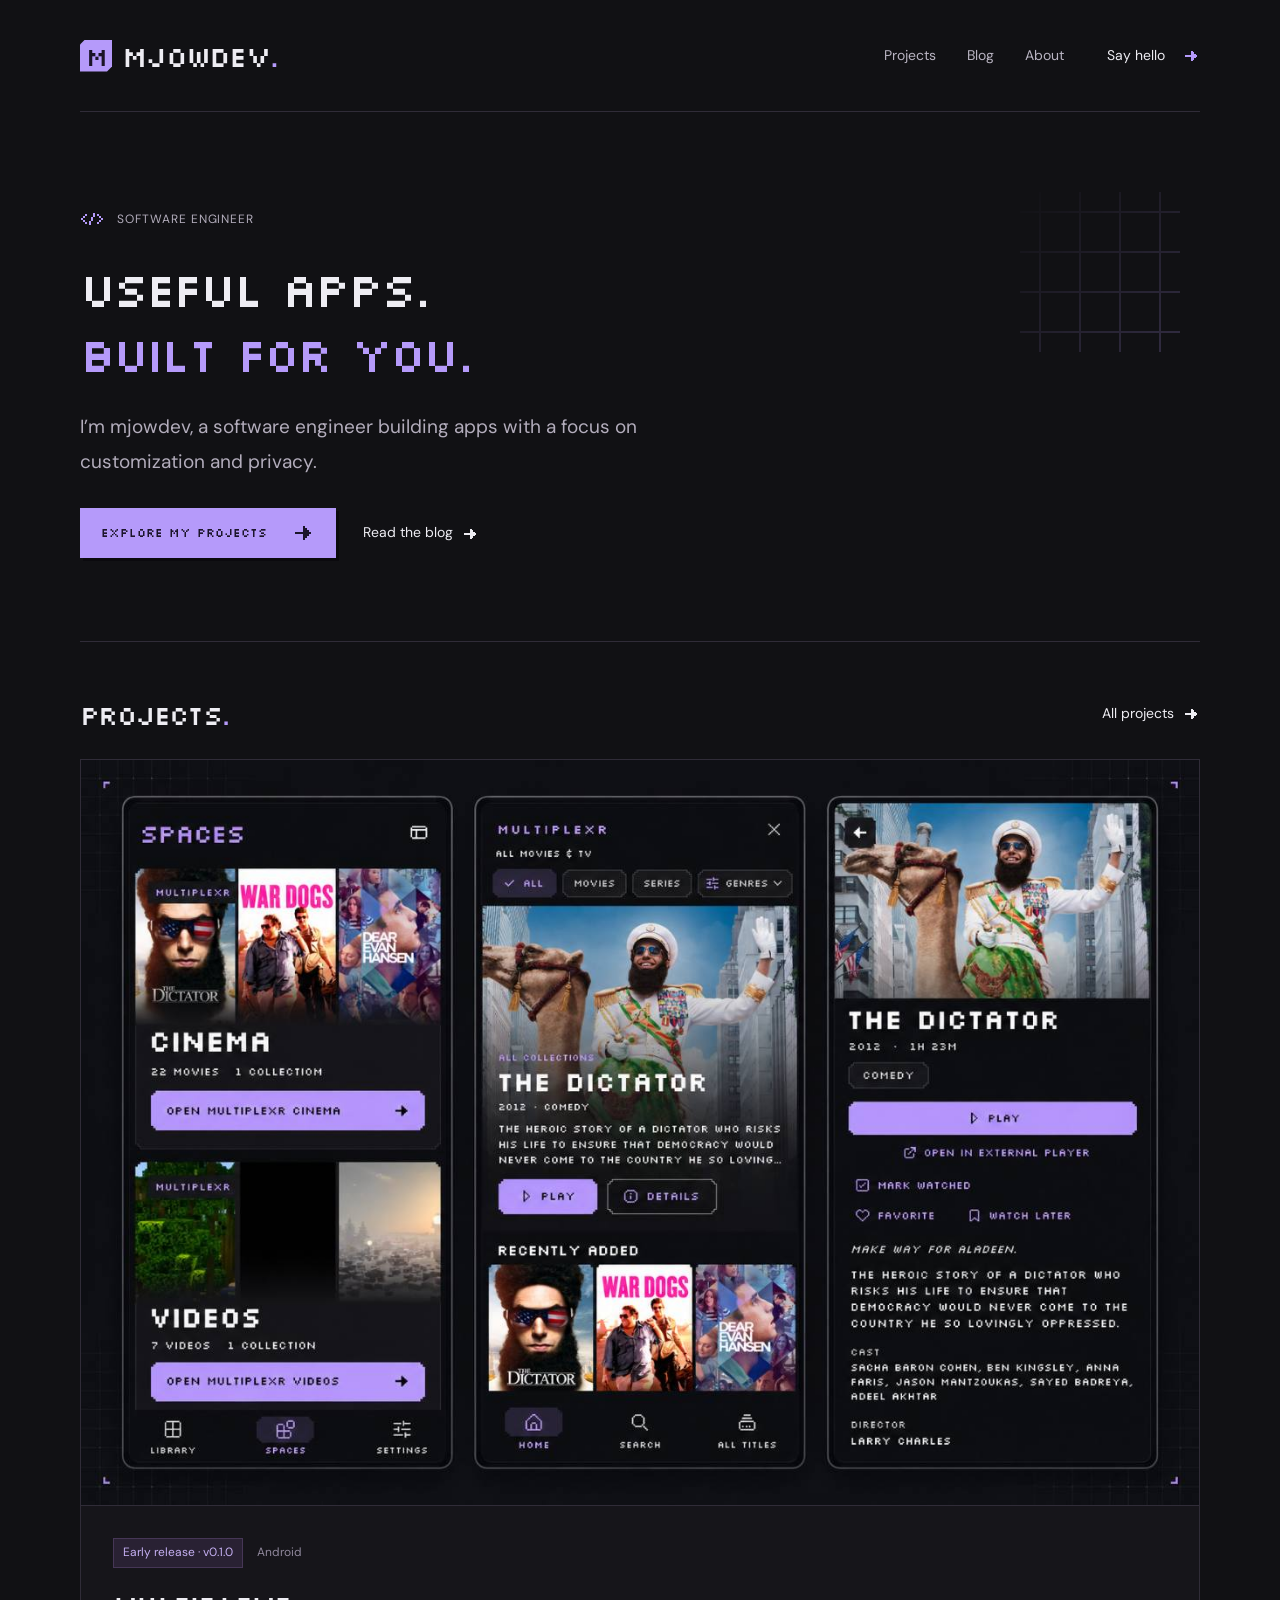
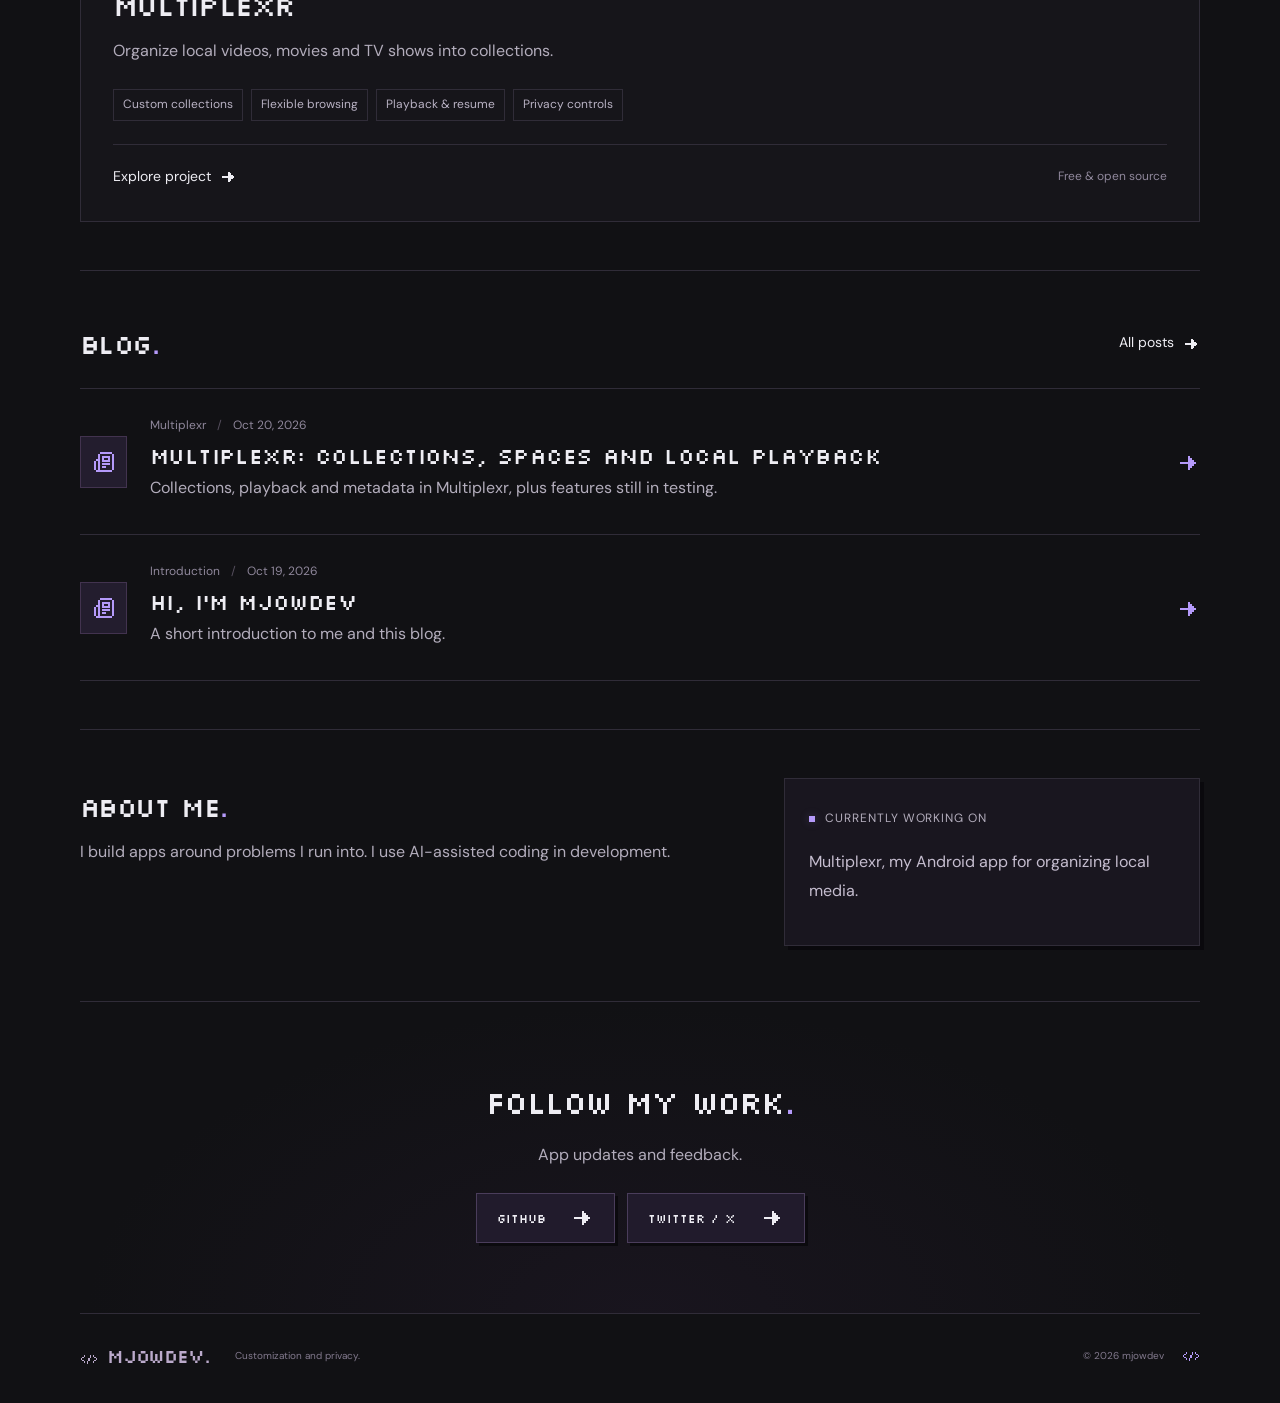
==== commit 7e435c6b: "Publish stable-download and testing-build labels" ====
--- a/index.html
+++ b/index.html
@@ -1 +1 @@
-<!DOCTYPE html><html lang="en"><head><meta charSet="utf-8"/><link rel="preconnect" href="/" crossorigin=""/><meta name="viewport" content="width=device-width, initial-scale=1"/><link rel="stylesheet" href="/_next/static/chunks/333vchgu689uq.css" data-precedence="next"/><link rel="preload" as="script" fetchPriority="low" href="/_next/static/chunks/1x6obpmlu1_c2.js"/><script src="/_next/static/chunks/2fzxukf5i8xn4.js" async=""></script><script src="/_next/static/chunks/33jqo_7qhbp5d.js" async=""></script><script src="/_next/static/chunks/1kb4dcqdypxx7.js" async=""></script><script src="/_next/static/chunks/turbopack-3-ry682tkyiqk.js" async=""></script><script src="/_next/static/chunks/27gjg8e11zukd.js" async=""></script><title>mjowdev — Software engineer</title><meta name="description" content="Software engineer building useful apps with a focus on customization and privacy. Explore Multiplexr and blog posts by mjowdev."/><link rel="icon" href="/icon.svg?icon.27oloktnoepiv.svg" sizes="any" type="image/svg+xml"/><meta name="next-size-adjust" content=""/><script src="/_next/static/chunks/0cz1d0mv5g_q7.js" noModule=""></script></head><body><div hidden=""><!--$--><!--/$--></div><a class="skip" href="#main">Skip to content</a><header class="header"><a class="wordmark" href="/"><span class="brand-icon">m</span>mjowdev<span class="dot">.</span></a><nav aria-label="Main navigation"><a href="/projects/">Projects</a><a href="/blog/">Blog</a><a href="/#about">About</a><a class="nav-connect" href="/#connect">Say hello <span><svg viewBox="0 0 24 24" width="24" height="24" fill="currentColor" xmlns="http://www.w3.org/2000/svg" class="pixel-icon " aria-hidden="true" focusable="false"><path d="M4 11v2h16v-2zm12 2v2h2v-2zm-2 2v2h2v-2zm-2 2v2h2v-2zm4-6V9h2v2z"></path><path d="M14 15V7h2v8zm-2 2V5h2v12z"></path></svg></span></a></nav></header><main id="main"><section class="hero"><div><div class="eyebrow"><span class="tiny-star"><svg viewBox="0 0 24 24" width="24" height="24" fill="currentColor" xmlns="http://www.w3.org/2000/svg" class="pixel-icon " aria-hidden="true" focusable="false"><path d="M11 18H9v-4h2v4Zm-4-1H5v-2h2v2Zm12-2v2h-2v-2h2ZM5 15H3v-2h2v2Zm16 0h-2v-2h2v2Zm-8-1h-2v-4h2v4ZM3 13H1v-2h2v2Zm20 0h-2v-2h2v2ZM5 11H3V9h2v2Zm16 0h-2V9h2v2Zm-6-1h-2V6h2v4ZM7 9H5V7h2v2Zm12 0h-2V7h2v2Z"></path></svg></span> SOFTWARE ENGINEER</div><h1><span class="">Useful apps.<br/></span><span class="muted-heading">Built for you.<br/></span></h1><p class="hero-intro">I’m mjowdev, a software engineer building apps with a focus on customization and privacy.</p><div class="actions"><a class="button primary" href="/projects/">Explore my projects <span><svg viewBox="0 0 24 24" width="24" height="24" fill="currentColor" xmlns="http://www.w3.org/2000/svg" class="pixel-icon " aria-hidden="true" focusable="false"><path d="M4 11v2h16v-2zm12 2v2h2v-2zm-2 2v2h2v-2zm-2 2v2h2v-2zm4-6V9h2v2z"></path><path d="M14 15V7h2v8zm-2 2V5h2v12z"></path></svg></span></a><a class="text-link" href="/blog/">Read the blog <span><svg viewBox="0 0 24 24" width="24" height="24" fill="currentColor" xmlns="http://www.w3.org/2000/svg" class="pixel-icon " aria-hidden="true" focusable="false"><path d="M4 11v2h16v-2zm12 2v2h2v-2zm-2 2v2h2v-2zm-2 2v2h2v-2zm4-6V9h2v2z"></path><path d="M14 15V7h2v8zm-2 2V5h2v12z"></path></svg></span></a></div></div></section><section id="projects" class="section"><div class="section-head"><div><h2>Projects<span class="dot">.</span></h2></div><a class="text-link" href="/projects/">All projects <svg viewBox="0 0 24 24" width="24" height="24" fill="currentColor" xmlns="http://www.w3.org/2000/svg" class="pixel-icon " aria-hidden="true" focusable="false"><path d="M4 11v2h16v-2zm12 2v2h2v-2zm-2 2v2h2v-2zm-2 2v2h2v-2zm4-6V9h2v2z"></path><path d="M14 15V7h2v8zm-2 2V5h2v12z"></path></svg></a></div><article class="project-card"><a class="project-showcase" href="/multiplexr-showcase.jpg" aria-label="View Multiplexr screenshots at full size"><img src="/multiplexr-showcase.jpg" width="1280" height="853" alt="Multiplexr screenshots showing Spaces, Cinema browsing, and movie details" loading="lazy"/></a><div class="project-info"><div class="tag-row"><span class="badge">Early release · v0.1.0</span><span class="micro">Android</span></div><h3>Multiplexr</h3><p>Organize local videos, movies, TV shows and audiobooks into collections.</p><div class="feature-tags"><span>Custom collections</span><span>Flexible browsing</span><span>Playback &amp; resume</span><span>Privacy controls</span></div><div class="project-bottom"><a class="text-link" href="https://github.com/mjowdev/mjow">Explore project <svg viewBox="0 0 24 24" width="24" height="24" fill="currentColor" xmlns="http://www.w3.org/2000/svg" class="pixel-icon " aria-hidden="true" focusable="false"><path d="M4 11v2h16v-2zm12 2v2h2v-2zm-2 2v2h2v-2zm-2 2v2h2v-2zm4-6V9h2v2z"></path><path d="M14 15V7h2v8zm-2 2V5h2v12z"></path></svg></a><span class="micro">Free &amp; open source</span></div></div></article></section><section class="section"><div class="section-head"><div><h2>Blog<span class="dot">.</span></h2></div><a class="text-link" href="/blog/">All posts <svg viewBox="0 0 24 24" width="24" height="24" fill="currentColor" xmlns="http://www.w3.org/2000/svg" class="pixel-icon " aria-hidden="true" focusable="false"><path d="M4 11v2h16v-2zm12 2v2h2v-2zm-2 2v2h2v-2zm-2 2v2h2v-2zm4-6V9h2v2z"></path><path d="M14 15V7h2v8zm-2 2V5h2v12z"></path></svg></a></div><a class="post-row" href="/blog/multiplexr/"><span class="post-icon"><svg viewBox="0 0 24 24" width="24" height="24" fill="currentColor" xmlns="http://www.w3.org/2000/svg" class="pixel-icon " aria-hidden="true" focusable="false"><path d="M8 2h12v2H8zM6 4h2v16H6zm14 0h2v16h-2zM4 20h16v2H4zm-2-9h2v9H2zm2-2h2v2H4zm6-3h8v2h-8zm0 4h8v2h-8zm0-2h2v2h-2zm6 0h2v2h-2zm-6 5h8v2h-8zm0 3h4v2h-4z"></path></svg></span><div><div class="micro">Multiplexr<!-- --> <span class="separator">/</span> <!-- -->Oct 20, 2026</div><h3>Multiplexr: collections, spaces and local playback</h3><p>How Multiplexr organizes local media, handles playback and metadata, and what’s available in Preview 6.</p></div><span class="post-arrow"><svg viewBox="0 0 24 24" width="24" height="24" fill="currentColor" xmlns="http://www.w3.org/2000/svg" class="pixel-icon " aria-hidden="true" focusable="false"><path d="M4 11v2h16v-2zm12 2v2h2v-2zm-2 2v2h2v-2zm-2 2v2h2v-2zm4-6V9h2v2z"></path><path d="M14 15V7h2v8zm-2 2V5h2v12z"></path></svg></span></a><a class="post-row" href="/blog/hello-world/"><span class="post-icon"><svg viewBox="0 0 24 24" width="24" height="24" fill="currentColor" xmlns="http://www.w3.org/2000/svg" class="pixel-icon " aria-hidden="true" focusable="false"><path d="M8 2h12v2H8zM6 4h2v16H6zm14 0h2v16h-2zM4 20h16v2H4zm-2-9h2v9H2zm2-2h2v2H4zm6-3h8v2h-8zm0 4h8v2h-8zm0-2h2v2h-2zm6 0h2v2h-2zm-6 5h8v2h-8zm0 3h4v2h-4z"></path></svg></span><div><div class="micro">Introduction<!-- --> <span class="separator">/</span> <!-- -->Oct 19, 2026</div><h3>Hi, I’m mjowdev</h3><p>A short introduction to me and this blog.</p></div><span class="post-arrow"><svg viewBox="0 0 24 24" width="24" height="24" fill="currentColor" xmlns="http://www.w3.org/2000/svg" class="pixel-icon " aria-hidden="true" focusable="false"><path d="M4 11v2h16v-2zm12 2v2h2v-2zm-2 2v2h2v-2zm-2 2v2h2v-2zm4-6V9h2v2z"></path><path d="M14 15V7h2v8zm-2 2V5h2v12z"></path></svg></span></a></section><section id="about" class="section about-grid"><div><h2>About me<span class="dot">.</span></h2><p>I build apps around problems I run into. I use AI-assisted coding in development.</p></div><aside class="now-card"><span class="eyebrow"><span class="status-light"></span> CURRENTLY WORKING ON</span><p>Multiplexr, my Android app for organizing local media.</p></aside></section><section id="connect" class="connect"><h2>Follow my work<span class="dot">.</span></h2><p>App updates and feedback.</p><div class="socials"><a class="button" href="https://github.com/mjowdev">GitHub<!-- --> <svg viewBox="0 0 24 24" width="24" height="24" fill="currentColor" xmlns="http://www.w3.org/2000/svg" class="pixel-icon " aria-hidden="true" focusable="false"><path d="M4 11v2h16v-2zm12 2v2h2v-2zm-2 2v2h2v-2zm-2 2v2h2v-2zm4-6V9h2v2z"></path><path d="M14 15V7h2v8zm-2 2V5h2v12z"></path></svg></a><a class="button" href="https://x.com/mjowdev">Twitter / X<!-- --> <svg viewBox="0 0 24 24" width="24" height="24" fill="currentColor" xmlns="http://www.w3.org/2000/svg" class="pixel-icon " aria-hidden="true" focusable="false"><path d="M4 11v2h16v-2zm12 2v2h2v-2zm-2 2v2h2v-2zm-2 2v2h2v-2zm4-6V9h2v2z"></path><path d="M14 15V7h2v8zm-2 2V5h2v12z"></path></svg></a></div></section></main><!--$--><!--/$--><footer><a class="footer-brand" href="/"><svg viewBox="0 0 24 24" width="24" height="24" fill="currentColor" xmlns="http://www.w3.org/2000/svg" class="pixel-icon " aria-hidden="true" focusable="false"><path d="M11 18H9v-4h2v4Zm-4-1H5v-2h2v2Zm12-2v2h-2v-2h2ZM5 15H3v-2h2v2Zm16 0h-2v-2h2v2Zm-8-1h-2v-4h2v4ZM3 13H1v-2h2v2Zm20 0h-2v-2h2v2ZM5 11H3V9h2v2Zm16 0h-2V9h2v2Zm-6-1h-2V6h2v4ZM7 9H5V7h2v2Zm12 0h-2V7h2v2Z"></path></svg> mjowdev.</a><span>Customization and privacy.</span><span>© <!-- -->2026<!-- --> mjowdev <span class="footer-star"><svg viewBox="0 0 24 24" width="24" height="24" fill="currentColor" xmlns="http://www.w3.org/2000/svg" class="pixel-icon " aria-hidden="true" focusable="false"><path d="M11 18H9v-4h2v4Zm-4-1H5v-2h2v2Zm12-2v2h-2v-2h2ZM5 15H3v-2h2v2Zm16 0h-2v-2h2v2Zm-8-1h-2v-4h2v4ZM3 13H1v-2h2v2Zm20 0h-2v-2h2v2ZM5 11H3V9h2v2Zm16 0h-2V9h2v2Zm-6-1h-2V6h2v4ZM7 9H5V7h2v2Zm12 0h-2V7h2v2Z"></path></svg></span></span></footer><script id="_R_">(globalThis["TURBOPACK"] || (globalThis["TURBOPACK"] = [])).push({"otherChunks":["static/chunks/1x6obpmlu1_c2.js","static/chunks/2fzxukf5i8xn4.js","static/chunks/33jqo_7qhbp5d.js","static/chunks/1kb4dcqdypxx7.js"],"runtimeModuleIds":[94553]});</script><script src="/_next/static/chunks/1x6obpmlu1_c2.js" async=""></script><script>(self.__next_f=self.__next_f||[]).push([0])</script><script>self.__next_f.push([1,"1:\"$Sreact.fragment\"\n2:\"/_next/static/chunks/27gjg8e11zukd.js\"\n3:I[22016,[\"$2\"],\"\"]\n4:I[39756,[\"$2\"],\"default\"]\n5:I[37457,[\"$2\"],\"default\"]\ne:\"ViewportBoundary\"\nf:I[97367,[\"$2\"],\"$e\"]\n11:\"MetadataBoundary\"\n12:I[97367,[\"$2\"],\"$11\"]\n13:\"$Sreact.suspense\"\n15:I[68027,[\"$2\"],\"default\",1]\n:HL[\"/_next/static/chunks/333vchgu689uq.css\",\"style\"]\n:HC[\"/\",\"\"]\n6:[[\"children\",{\"s\":\"__PAGE__\",\"h\":512,\"d\":{\"r\":[\"$\",\"$1\",\"c\",{\"children\":[[\"$\",\"main\",null,{\"id\":\"main\",\"children\":[[\"$\",\"section\",null,{\"className\":\"hero\",\"children\":[\"$\",\"div\",null,{\"children\":[[\"$\",\"div\",null,{\"className\":\"eyebrow\",\"children\":[[\"$\",\"span\",null,{\"className\":\"tiny-star\",\"children\":[\"$\",\"svg\",null,{\"viewBox\":\"0 0 24 24\",\"width\":\"24\",\"height\":\"24\",\"fill\":\"currentColor\",\"xmlns\":\"http://www.w3.org/2000/svg\",\"className\":\"pixel-icon \",\"aria-hidden\":\"true\",\"focusable\":\"false\",\"children\":[\"$\",\"path\",null,{\"d\":\"M11 18H9v-4h2v4Zm-4-1H5v-2h2v2Zm12-2v2h-2v-2h2ZM5 15H3v-2h2v2Zm16 0h-2v-2h2v2Zm-8-1h-2v-4h2v4ZM3 13H1v-2h2v2Zm20 0h-2v-2h2v2ZM5 11H3V9h2v2Zm16 0h-2V9h2v2Zm-6-1h-2V6h2v4ZM7 9H5V7h2v2Zm12 0h-2V7h2v2Z\"}]}]}],\" SOFTWARE ENGINEER\"]}],[\"$\",\"h1\",null,{\"children\":[[\"$\",\"span\",\"Useful apps.\",{\"className\":\"\",\"children\":[\"Useful apps.\",[\"$\",\"br\",null,{}]]}],[\"$\",\"span\",\"Built for you.\",{\"className\":\"muted-heading\",\"children\":[\"Built for you.\",[\"$\",\"br\",null,{}]]}]]}],[\"$\",\"p\",null,{\"className\":\"hero-intro\",\"children\":\"I’m mjowdev, a software engineer building apps with a focus on customization and privacy.\"}],[\"$\",\"div\",null,{\"className\":\"actions\",\"children\":[[\"$\",\"$L3\",null,{\"className\":\"button primary\",\"href\":\"/projects/\",\"children\":[\"Explore my projects \",\"$L7\"]}],\"$L8\"]}]]}]}],\"$L9\",\"$La\",\"$Lb\",\"$Lc\",false]}],null,\"$Ld\"]}],\"p\":false,\"v\":null}}]]\n0:{\"P\":null,\"c\":[\"\",\"\"],\"q\":\"\",\"i\":false,\"t\":{\"t\":{\"s\":\"\",\"h\":528,\"d\":{\"r\":[\"$\",\"$1\",\"c\",{\"children\":[[[\"$\",\"link\",\"0\",{\"rel\":\"stylesheet\",\"href\":\"/_next/static/chunks/333vchgu689uq.css\",\"precedence\":\"next\",\"crossOrigin\":\"$undefined\",\"nonce\":\"$undefined\"}],[\"$\",\"script\",\"script-0\",{\"src\":\"/_next/static/chunks/27gjg8e11zukd.js\",\"async\":true,\"nonce\":\"$undefined\"}]],[\"$\",\"html\",null,{\"lang\":\"en\",\"children\":[\"$\",\"body\",null,{\"children\":[[\"$\",\"a\",null,{\"className\":\"skip\",\"href\":\"#main\",\"children\":\"Skip to content\"}],[\"$\",\"header\",null,{\"className\":\"header\",\"children\":[[\"$\",\"$L3\",null,{\"href\":\"/\",\"className\":\"wordmark\",\"children\":[[\"$\",\"span\",null,{\"className\":\"brand-icon\",\"children\":\"m\"}],\"mjowdev\",[\"$\",\"span\",null,{\"className\":\"dot\",\"children\":\".\"}]]}],[\"$\",\"nav\",null,{\"aria-label\":\"Main navigation\",\"children\":[[\"$\",\"$L3\",null,{\"href\":\"/projects/\",\"children\":\"Projects\"}],[\"$\",\"$L3\",null,{\"href\":\"/blog/\",\"children\":\"Blog\"}],[\"$\",\"$L3\",null,{\"href\":\"/#about\",\"children\":\"About\"}],[\"$\",\"$L3\",null,{\"href\":\"/#connect\",\"className\":\"nav-connect\",\"children\":[\"Say hello \",[\"$\",\"span\",null,{\"children\":[\"$\",\"svg\",null,{\"viewBox\":\"0 0 24 24\",\"width\":\"24\",\"height\":\"24\",\"fill\":\"currentColor\",\"xmlns\":\"http://www.w3.org/2000/svg\",\"className\":\"pixel-icon \",\"aria-hidden\":\"true\",\"focusable\":\"false\",\"children\":[[\"$\",\"path\",null,{\"d\":\"M4 11v2h16v-2zm12 2v2h2v-2zm-2 2v2h2v-2zm-2 2v2h2v-2zm4-6V9h2v2z\"}],[\"$\",\"path\",null,{\"d\":\"M14 15V7h2v8zm-2 2V5h2v12z\"}]]}]}]]}]]}]]}],[\"$\",\"$L4\",null,{\"parallelRouterKey\":\"children\",\"error\":\"$undefined\",\"errorStyles\":\"$undefined\",\"errorScripts\":\"$undefined\",\"template\":[\"$\",\"$L5\",null,{}],\"templateStyles\":\"$undefined\",\"templateScripts\":\"$undefined\",\"notFound\":[[\"$\",\"main\",null,{\"id\":\"main\",\"className\":\"inner-page\",\"children\":[[\"$\",\"div\",null,{\"className\":\"eyebrow\",\"children\":\"404\"}],[\"$\",\"h1\",null,{\"children\":\"Page not found.\"}],[\"$\",\"p\",null,{\"children\":\"This page doesn’t exist.\"}],[\"$\",\"$L3\",null,{\"href\":\"/\",\"className\":\"button primary\",\"children\":[\"Return home \",[\"$\",\"svg\",null,{\"viewBox\":\"0 0 24 24\",\"width\":\"24\",\"height\":\"24\",\"fill\":\"currentColor\",\"xmlns\":\"http://www.w3.org/2000/svg\",\"className\":\"pixel-icon \",\"aria-hidden\":\"true\",\"focusable\":\"false\",\"children\":[[\"$\",\"path\",null,{\"d\":\"M4 11v2h16v-2zm12 2v2h2v-2zm-2 2v2h2v-2zm-2 2v2h2v-2zm4-6V9h2v2z\"}],[\"$\",\"path\",null,{\"d\":\"M14 15V7h2v8zm-2 2V5h2v12z\"}]]}]]}]]}],[]],\"forbidden\":\"$undefined\",\"unauthorized\":\"$undefined\"}],[\"$\",\"footer\",null,{\"children\":[[\"$\",\"$L3\",null,{\"href\":\"/\",\"className\":\"footer-brand\",\"children\":[[\"$\",\"svg\",null,{\"viewBox\":\"0 0 24 24\",\"width\":\"24\",\"height\":\"24\",\"fill\":\"currentColor\",\"xmlns\":\"http://www.w3.org/2000/svg\",\"className\":\"pixel-icon \",\"aria-hidden\":\"true\",\"focusable\":\"false\",\"children\":[\"$\",\"path\",null,{\"d\":\"M11 18H9v-4h2v4Zm-4-1H5v-2h2v2Zm12-2v2h-2v-2h2ZM5 15H3v-2h2v2Zm16 0h-2v-2h2v2Zm-8-1h-2v-4h2v4ZM3 13H1v-2h2v2Zm20 0h-2v-2h2v2ZM5 11H3V9h2v2Zm16 0h-2V9h2v2Zm-6-1h-2V6h2v4ZM7 9H5V7h2v2Zm12 0h-2V7h2v2Z\"}]}],\" mjowdev.\"]}],[\"$\",\"span\",null,{\"children\":\"Customization and privacy.\"}],[\"$\",\"span\",null,{\"children\":[\"© \",2026,\" mjowdev \",[\"$\",\"span\",null,{\"className\":\"footer-star\",\"children\":[\"$\",\"svg\",null,{\"viewBox\":\"0 0 24 24\",\"width\":\"24\",\"height\":\"24\",\"fill\":\"currentColor\",\"xmlns\":\"http://www.w3.org/2000/svg\",\"className\":\"pixel-icon \",\"aria-hidden\":\"true\",\"focusable\":\"false\",\"children\":[\"$\",\"path\",null,{\"d\":\"M11 18H9v-4h2v4Zm-4-1H5v-2h2v2Zm12-2v2h-2v-2h2ZM5 15H3v-2h2v2Zm16 0h-2v-2h2v2Zm-8-1h-2v-4h2v4ZM3 13H1v-2h2v2Zm20 0h-2v-2h2v2ZM5 11H3V9h2v2Zm16 0h-2V9h2v2Zm-6-1h-2V6h2v4ZM7 9H5V7h2v2Zm12 0h-2V7h2v2Z\"}]}]}]]}]]}]]}]}]]}],\"p\":false,\"v\":null},\"c\":\"$Q6\"},\"h\":{\"r\":[\"$\",\"$1\",\"h\",{\"children\":[null,[\"$\",\"$Lf\",null,{\"children\":\"$L10\"}],[\"$\",\"$L12\",null,{\"children\":[[\"$\",\"div\",null,{\"hidden\":true,\"children\":[\"$\",\"$13\",null,{\"name\":\"Next.Metadata\",\"children\":\"$L14\"}]}],null]}],[\"$\",\"meta\",null,{\"name\":\"next-size-adjust\",\"content\":\"\"}]]}],\"p\":false,\"v\":null}},\"m\":\"$undefined\",\"G\":[\"$15\",[[\"$\",\"link\",\"0\",{\"rel\":\"stylesheet\",\"href\":\"/_next/static/chunks/333vchgu689uq.css\",\"precedence\":\"next\",\"crossOrigin\":\"$undefined\",\"nonce\":\"$undefined\"}]]],\"S\":true,\"r\":\"$undefined\",\"s\":\"$undefined\",\"a\":\"$undefined\",\"l\":\"$undefined\",\"p\":\"$undefined\",\"d\":\"$undefined\",\"b\":\"jpKSwOa2NOpBEAKl0F9rj\"}\n16:I[97367,[\"$2\"],\"OutletBoundary\"]\n7:[\"$\",\"span\",null,{\"children\":[\"$\",\"svg\",null,{\"viewBox\":\"0 0 24 24\",\"width\":\"24\",\"height\":\"24\",\"fill\":\"currentColor\",\"xmlns\":\"http://www.w3.org/2000/svg\",\"className\":\"pixel-icon \",\"aria-hidden\":\"true\",\"focusable\":\"false\",\"children\":[[\"$\",\"path\",null,{\"d\":\"M4 11v2h16v-2zm12 2v2h2v-2zm-2 2v2h2v-2zm-2 2v2h2v-2zm4-6V9h2v2z\"}],[\"$\",\"path\",null,{\"d\":\"M14 15V7h2v8zm-2 2V5h2v12z\"}]]}]}]\n8:[\"$\",\"$L3\",null,{\"className\":\"text-link\",\"href\":\"/blog/\",\"children\":[\"Read the blog \",[\"$\",\"span\",null,{\"children\":[\"$\",\"svg\",null,{\"viewBox\":\"0 0 24 24\",\"width\":\"24\",\"height\":\"24\",\"fill\":\"currentColor\",\"xmlns\":\"http://www.w3.org/2000/svg\",\"className\":\"pixel-icon \",\"aria-hidden\":\"true\",\"focusable\":\"false\",\"children\":[[\"$\",\"path\",null,{\"d\":\"M4 11v2h16v-2zm12 2v2h2v-2zm-2 2v2h2v-2zm-2 2v2h2v-2zm4-6V9h2v2z\"}],[\"$\",\"path\",null,{\"d\":\"M14 15V7h2v8zm-2 2V5h2v12z\"}]]}]}]]}]\n9:[\"$\",\"section\",null,{\"id\":\"projects\",\"className\":\"section\",\"children\":[[\"$\",\"div\",null,{\"className\":\"section-head\",\"children\":[[\"$\",\"div\",null,{\"children\":[\"$\",\"h2\",null,{\"children\":[\"Projects\",[\"$\",\"span\",null,{\"className\":\"dot\",\"children\":\".\"}]]}]}],[\"$\",\"$L3\",null,{\"className\":\"text-link\",\"href\":\"/projects/\",\"children\":[\"All projects \",[\"$\",\"svg\",null,{\"viewBox\":\"0 0 24 24\",\"width\":\"24\",\"height\":\"24\",\"fill\":\"currentColor\",\"xmlns\":\"http://www.w3.org/2000/svg\",\"className\":\"pixel-icon \",\"aria-hidden\":\"true\",\"focusable\":\"false\",\"children\":[[\"$\",\"path\",null,{\"d\":\"M4 11v2h16v-2zm12 2v2h2v-2zm-2 2v2h2v-2zm-2 2v2h2v-2zm4-6V9h2v2z\"}],[\"$\",\"path\",null,{\"d\":\"M14 15V7h2v8zm-2 2V5h2v12z\"}]]}]]}]]}],[\"$\",\"article\",null,{\"className\":\"project-card\",\"children\":[[\"$\",\"a\",null,{\"className\":\"project-showcase\",\"href\":\"/multiplexr-showcase.jpg\",\"aria-label\":\"View Multiplexr screenshots at full size\",\"children\":[\"$\",\"img\",null,{\"src\":\"/multiplexr-showcase.jpg\",\"width\":\"1280\",\"height\":\"853\",\"alt\":\"Multiplexr screenshots showing Spaces, Cinema browsing, and movie details\",\"loading\":\"lazy\"}]}],[\"$\",\"div\",null,{\"className\":\"project-info\",\"children\":[[\"$\",\"div\",null,{\"className\":\"tag-row\",\"children\":[[\"$\",\"span\",null,{\"className\":\"badge\",\"children\":\"Early release · v0.1.0\"}],[\"$\",\"span\",null,{\"className\":\"micro\",\"children\":\"Android\"}]]}],[\"$\",\"h3\",null,{\"children\":\"Multiplexr\"}],[\"$\",\"p\",null,{\"children\":\"Organize local videos, movies, TV shows and audiobooks into collections.\"}],[\"$\",\"div\",null,{\"className\":\"feature-tags\",\"children\":[[\"$\",\"span\",\"Custom collections\",{\"children\":\"Custom collections\"}],[\"$\",\"span\",\"Flexible browsing\",{\"children\":\"Flexible browsing\"}],[\"$\",\"span\",\"Playback \u0026 resume\",{\"children\":\"Playback \u0026 resume\"}],[\"$\",\"span\",\"Privacy controls\",{\"children\":\"Privacy controls\"}]]}],[\"$\",\"div\",null,{\"className\":\"project-bottom\",\"children\":[[\"$\",\"a\",null,{\"className\":\"text-link\",\"href\":\"https://github.com/mjowdev/mjow\",\"children\":[\"Explore project \",[\"$\",\"svg\",null,{\"viewBox\":\"0 0 24 24\",\"width\":\"24\",\"height\":\"24\",\"fill\":\"currentColor\",\"xmlns\":\"http://www.w3.org/2000/svg\",\"className\":\"pixel-icon \",\"aria-hidden\":\"true\",\"focusable\":\"false\",\"children\":[[\"$\",\"path\",null,{\"d\":\"M4 11v2h16v-2zm12 2v2h2v-2zm-2 2v2h2v-2zm-2 2v2h2v-2zm4-6V9h2v2z\"}],[\"$\",\"path\",null,{\"d\":\"M14 15V7h2v8zm-2 2V5h2v12z\"}]]}]]}],[\"$\",\"span\",null,{\"className\":\"micro\",\"children\":\"Free \u0026 open source\"}]]}]]}]]}]]}]\na:[\"$\",\"section\",null,{\"className\":\"section\",\"children\":[[\"$\",\"div\",null,{\"className\":\"section-head\",\"children\":[[\"$\",\"div\",null,{\"children\":[\"$\",\"h2\",null,{\"children\":[\"Blog\",[\"$\",\"span\",null,{\"className\":\"dot\",\"children\":\".\"}]]}]}],[\"$\",\"$L3\",null,{\"className\":\"text-link\",\"href\":\"/blog/\",\"children\":[\"All posts \",[\"$\",\"svg\",null,{\"viewBox\":\"0 0 24 24\",\"width\":\"24\",\"height\":\"24\",\"fill\":\"currentColor\",\"xmlns\":\"http://www.w3.org/2000/svg\",\"className\":\"pixel-icon \",\"aria-hidden\":\"true\",\"focusable\":\"false\",\"children\":[[\"$\",\"path\",null,{\"d\":\"M4 11v2h16v-2zm12 2v2h2v-2zm-2 2v2h2v-2zm-2 2v2h2v-2zm4-6V9h2v2z\"}],[\"$\",\"path\",null,{\"d\":\"M14 15V7h2v8zm-2 2V5h2v12z\"}]]}]]}]]}],[[\"$\",\"$L3\",\"multiplexr\",{\"href\":\"/blog/multiplexr/\",\"className\":\"post-row\",\"children\":[[\"$\",\"span\",null,{\"className\":\"post-icon\",\"children\":[\"$\",\"svg\",null,{\"viewBox\":\"0 0 24 24\",\"width\":\"24\",\"height\":\"24\",\"fill\":\"currentColor\",\"xmlns\":\"http://www.w3.org/2000/svg\",\"className\":\"pixel-icon \",\"aria-hidden\":\"true\",\"focusable\":\"false\",\"children\":[\"$\",\"path\",null,{\"d\":\"M8 2h12v2H8zM6 4h2v16H6zm14 0h2v16h-2zM4 20h16v2H4zm-2-9h2v9H2zm2-2h2v2H4zm6-3h8v2h-8zm0 4h8v2h-8zm0-2h2v2h-2zm6 0h2v2h-2zm-6 5h8v2h-8zm0 3h4v2h-4z\"}]}]}],[\"$\",\"div\",null,{\"children\":[[\"$\",\"div\",null,{\"className\":\"micro\",\"children\":[\"Multiplexr\",\" \",[\"$\",\"span\",null,{\"className\":\"separator\",\"children\":\"/\"}],\" \",\"Oct 20, 2026\"]}],[\"$\",\"h3\",null,{\"children\":\"Multiplexr: collections, spaces and local playback\"}],[\"$\",\"p\",null,{\"children\":\"How Multiplexr organizes local media, handles playback and metadata, and what’s available in Preview 6.\"}]]}],[\"$\",\"span\",null,{\"className\":\"post-arrow\",\"children\":[\"$\",\"svg\",null,{\"viewBox\":\"0 0 24 24\",\"width\":\"24\",\"height\":\"24\",\"fill\":\"currentColor\",\"xmlns\":\"http://www.w3.org/2000/svg\",\"className\":\"pixel-icon \",\"aria-hidden\":\"true\",\"focusable\":\"false\",\"children\":[[\"$\",\"path\",null,{\"d\":\"M4 11v2h16v-2zm12 2v2h2v-2zm-2 2v2h2v-2zm-2 2v2h2v-2zm4-6V9h2v2z\"}],[\"$\",\"path\",null,{\"d\":\"M14 15V7h2v8zm-2 2V5h2v12z\"}]]}]}]]}],[\"$\",\"$L3\",\"hello-world\",{\"href\":\"/blog/hello-world/\",\"className\":\"post-row\",\"children\":[[\"$\",\"span\",null,{\"className\":\"post-icon\",\"children\":[\"$\",\"svg\",null,{\"viewBox\":\"0 0 24 24\",\"width\":\"24\",\"height\":\"24\",\"fill\":\"currentColor\",\"xmlns\":\"http://www.w3.org/2000/svg\",\"className\":\"pixel-icon \",\"aria-hidden\":\"true\",\"focusable\":\"false\",\"children\":[\"$\",\"path\",null,{\"d\":\"M8 2h12v2H8zM6 4h2v16H6zm14 0h2v16h-2zM4 20h16v2H4zm-2-9h2v9H2zm2-2h2v2H4zm6-3h8v2h-8zm0 4h8v2h-8zm0-2h2v2h-2zm6 0h2v2h-2zm-6 5h8v2h-8zm0 3h4v2h-4z\"}]}]}],[\"$\",\"div\",null,{\"children\":[[\"$\",\"div\",null,{\"className\":\"micro\",\"children\":[\"Introduction\",\" \",[\"$\",\"span\",null,{\"className\":\"separator\",\"children\":\"/\"}],\" \",\"Oct 19, 2026\"]}],[\"$\",\"h3\",null,{\"children\":\"Hi, I’m mjowdev\"}],[\"$\",\"p\",null,{\"children\":\"A short introduction to me and this blog.\"}]]}],[\"$\",\"span\",null,{\"className\":\"post-arrow\",\"children\":[\"$\",\"svg\",null,{\"viewBox\":\"0 0 24 24\",\"width\":\"24\",\"height\":\"24\",\"fill\":\"currentColor\",\"xmlns\":\"http://www.w3.org/2000/svg\",\"className\":\"pixel-icon \",\"aria-hidden\":\"true\",\"focusable\":\"false\",\"children\":[[\"$\",\"path\",null,{\"d\":\"M4 11v2h16v-2zm12 2v2h2v-2zm-2 2v2h2v-2zm-2 2v2h2v-2zm4-6V9h2v2z\"}],[\"$\",\"path\",null,{\"d\":\"M14 15V7h2v8zm-2 2V5h2v12z\"}]]}]}]]}]]]}]\nb:[\"$\",\"section\",null,{\"id\":\"about\",\"className\":\"section about-grid\",\"children\":[[\"$\",\"div\",null,{\"children\":[[\"$\",\"h2\",null,{\"children\":[\"About me\",[\"$\",\"span\",null,{\"className\":\"dot\",\"children\":\".\"}]]}],[\"$\",\"p\",null,{\"children\":\"I build apps around problems I run into. I use AI-assisted coding in development.\"}]]}],[\"$\",\"aside\",null,{\"className\":\"now-card\",\"children\":[[\"$\",\"span\",null,{\"className\":\"eyebrow\",\"children\":[[\"$\",\"span\",null,{\"className\":\"status-light\"}],\" CURRENTLY WORKING ON\"]}],[\"$\",\"p\",null,{\"children\":\"Multiplexr, my Android app for organizing local media.\"}]]}]]}]\nc:[\"$\",\"section\",null,{\"id\":\"connect\",\"className\":\"connect\",\"children\":[[\"$\",\"h2\",null,{\"children\":[\"Follow my work\",[\"$\",\"span\",null,{\"className\":\"dot\",\"children\":\".\"}]]}],[\"$\",\"p\",null,{\"children\":\"App updates and feedback.\"}],[\"$\",\"div\",null,{\"className\":\"socials\",\"children\":[[\"$\",\"a\",\"https://github.com/mjowdev\",{\"className\":\"button\",\"href\":\"https://github.com/mjowdev\",\"children\":[\"GitHub\",\" \",[\"$\",\"svg\",null,{\"viewBox\":\"0 0 24 24\",\"width\":\"24\",\"height\":\"24\",\"fill\":\"currentColor\",\"xmlns\":\"http://www.w3.org/2000/svg\",\"className\":\"pixel-icon \",\"aria-hidden\":\"true\",\"focusable\":\"false\",\"children\":[[\"$\",\"path\",null,{\"d\":\"M4 11v2h16v-2zm12 2v2h2v-2zm-2 2v2h2v-2zm-2 2v2h2v-2zm4-6V9h2v2z\"}],[\"$\",\"path\",null,{\"d\":\"M14 15V7h2v8zm-2 2V5h2v12z\"}]]}]]}],[\"$\",\"a\",\"https://x.com/mjowdev\",{\"className\":\"button\",\"href\":\"https://x.com/mjowdev\",\"children\":[\"Twitter / X\",\" \",[\"$\",\"svg\",null,{\"viewBox\":\"0 0 24 24\",\"width\":\"24\",\"height\":\"24\",\"fill\":\"currentColor\",\"xmlns\":\"http://www.w3.org/2000/svg\",\"className\":\"pixel-icon \",\"aria-hidden\":\"true\",\"focusable\":\"false\",\"children\":[[\"$\",\"path\",null,{\"d\":\"M4 11v2h16v-2zm12 2v2h2v-2zm-2 2v2h2v-2zm-2 2v2h2v-2zm4-6V9h2v2z\"}],[\"$\",\"path\",null,{\"d\":\"M14 15V7h2v8zm-2 2V5h2v12z\"}]]}]]}]]}]]}]\nd:[\"$\",\"$L16\",null,{\"children\":[\"$\",\"$13\",null,{\"name\":\"Next.MetadataOutlet\",\"children\":\"$@17\"}]}]\n10:[[\"$\",\"meta\",\"0\",{\"charSet\":\"utf-8\"}],[\"$\",\"meta\",\"1\",{\"name\":\"viewport\",\"content\":\"width=device-width, initial-scale=1\"}]]\n18:I[27201,[\"$2\"],\"IconMark\"]\n14:[[\"$\",\"title\",\"0\",{\"children\":\"mjowdev — Software engineer\"}],[\"$\",\"meta\",\"1\",{\"name\":\"description\",\"content\":\"Software engineer building useful apps with a focus on customization and privacy. Explore Multiplexr and blog posts by mjowdev.\"}],[\"$\",\"link\",\"2\",{\"rel\":\"icon\",\"href\":\"/icon.svg?icon.27oloktnoepiv.svg\",\"sizes\":\"any\",\"type\":\"image/svg+xml\"}],[\"$\",\"$L18\",\"3\",{}]]\n17:null\n"])</script></body></html>+<!DOCTYPE html><html lang="en"><head><meta charSet="utf-8"/><link rel="preconnect" href="/" crossorigin=""/><meta name="viewport" content="width=device-width, initial-scale=1"/><link rel="stylesheet" href="/_next/static/chunks/333vchgu689uq.css" data-precedence="next"/><link rel="preload" as="script" fetchPriority="low" href="/_next/static/chunks/1x6obpmlu1_c2.js"/><script src="/_next/static/chunks/2fzxukf5i8xn4.js" async=""></script><script src="/_next/static/chunks/33jqo_7qhbp5d.js" async=""></script><script src="/_next/static/chunks/1kb4dcqdypxx7.js" async=""></script><script src="/_next/static/chunks/turbopack-3-ry682tkyiqk.js" async=""></script><script src="/_next/static/chunks/27gjg8e11zukd.js" async=""></script><title>mjowdev — Software engineer</title><meta name="description" content="Software engineer building useful apps with a focus on customization and privacy. Explore Multiplexr and blog posts by mjowdev."/><link rel="icon" href="/icon.svg?icon.27oloktnoepiv.svg" sizes="any" type="image/svg+xml"/><meta name="next-size-adjust" content=""/><script src="/_next/static/chunks/0cz1d0mv5g_q7.js" noModule=""></script></head><body><div hidden=""><!--$--><!--/$--></div><a class="skip" href="#main">Skip to content</a><header class="header"><a class="wordmark" href="/"><span class="brand-icon">m</span>mjowdev<span class="dot">.</span></a><nav aria-label="Main navigation"><a href="/projects/">Projects</a><a href="/blog/">Blog</a><a href="/#about">About</a><a class="nav-connect" href="/#connect">Say hello <span><svg viewBox="0 0 24 24" width="24" height="24" fill="currentColor" xmlns="http://www.w3.org/2000/svg" class="pixel-icon " aria-hidden="true" focusable="false"><path d="M4 11v2h16v-2zm12 2v2h2v-2zm-2 2v2h2v-2zm-2 2v2h2v-2zm4-6V9h2v2z"></path><path d="M14 15V7h2v8zm-2 2V5h2v12z"></path></svg></span></a></nav></header><main id="main"><section class="hero"><div><div class="eyebrow"><span class="tiny-star"><svg viewBox="0 0 24 24" width="24" height="24" fill="currentColor" xmlns="http://www.w3.org/2000/svg" class="pixel-icon " aria-hidden="true" focusable="false"><path d="M11 18H9v-4h2v4Zm-4-1H5v-2h2v2Zm12-2v2h-2v-2h2ZM5 15H3v-2h2v2Zm16 0h-2v-2h2v2Zm-8-1h-2v-4h2v4ZM3 13H1v-2h2v2Zm20 0h-2v-2h2v2ZM5 11H3V9h2v2Zm16 0h-2V9h2v2Zm-6-1h-2V6h2v4ZM7 9H5V7h2v2Zm12 0h-2V7h2v2Z"></path></svg></span> SOFTWARE ENGINEER</div><h1><span class="">Useful apps.<br/></span><span class="muted-heading">Built for you.<br/></span></h1><p class="hero-intro">I’m mjowdev, a software engineer building apps with a focus on customization and privacy.</p><div class="actions"><a class="button primary" href="/projects/">Explore my projects <span><svg viewBox="0 0 24 24" width="24" height="24" fill="currentColor" xmlns="http://www.w3.org/2000/svg" class="pixel-icon " aria-hidden="true" focusable="false"><path d="M4 11v2h16v-2zm12 2v2h2v-2zm-2 2v2h2v-2zm-2 2v2h2v-2zm4-6V9h2v2z"></path><path d="M14 15V7h2v8zm-2 2V5h2v12z"></path></svg></span></a><a class="text-link" href="/blog/">Read the blog <span><svg viewBox="0 0 24 24" width="24" height="24" fill="currentColor" xmlns="http://www.w3.org/2000/svg" class="pixel-icon " aria-hidden="true" focusable="false"><path d="M4 11v2h16v-2zm12 2v2h2v-2zm-2 2v2h2v-2zm-2 2v2h2v-2zm4-6V9h2v2z"></path><path d="M14 15V7h2v8zm-2 2V5h2v12z"></path></svg></span></a></div></div></section><section id="projects" class="section"><div class="section-head"><div><h2>Projects<span class="dot">.</span></h2></div><a class="text-link" href="/projects/">All projects <svg viewBox="0 0 24 24" width="24" height="24" fill="currentColor" xmlns="http://www.w3.org/2000/svg" class="pixel-icon " aria-hidden="true" focusable="false"><path d="M4 11v2h16v-2zm12 2v2h2v-2zm-2 2v2h2v-2zm-2 2v2h2v-2zm4-6V9h2v2z"></path><path d="M14 15V7h2v8zm-2 2V5h2v12z"></path></svg></a></div><article class="project-card"><a class="project-showcase" href="/multiplexr-showcase.jpg" aria-label="View Multiplexr screenshots at full size"><img src="/multiplexr-showcase.jpg" width="1280" height="853" alt="Multiplexr screenshots showing Spaces, Cinema browsing, and movie details" loading="lazy"/></a><div class="project-info"><div class="tag-row"><span class="badge">Early release · v0.1.0</span><span class="micro">Android</span></div><h3>Multiplexr</h3><p>Organize local videos, movies and TV shows into collections.</p><div class="feature-tags"><span>Custom collections</span><span>Flexible browsing</span><span>Playback &amp; resume</span><span>Privacy controls</span></div><div class="project-bottom"><a class="text-link" href="https://github.com/mjowdev/mjow">Explore project <svg viewBox="0 0 24 24" width="24" height="24" fill="currentColor" xmlns="http://www.w3.org/2000/svg" class="pixel-icon " aria-hidden="true" focusable="false"><path d="M4 11v2h16v-2zm12 2v2h2v-2zm-2 2v2h2v-2zm-2 2v2h2v-2zm4-6V9h2v2z"></path><path d="M14 15V7h2v8zm-2 2V5h2v12z"></path></svg></a><span class="micro">Free &amp; open source</span></div></div></article></section><section class="section"><div class="section-head"><div><h2>Blog<span class="dot">.</span></h2></div><a class="text-link" href="/blog/">All posts <svg viewBox="0 0 24 24" width="24" height="24" fill="currentColor" xmlns="http://www.w3.org/2000/svg" class="pixel-icon " aria-hidden="true" focusable="false"><path d="M4 11v2h16v-2zm12 2v2h2v-2zm-2 2v2h2v-2zm-2 2v2h2v-2zm4-6V9h2v2z"></path><path d="M14 15V7h2v8zm-2 2V5h2v12z"></path></svg></a></div><a class="post-row" href="/blog/multiplexr/"><span class="post-icon"><svg viewBox="0 0 24 24" width="24" height="24" fill="currentColor" xmlns="http://www.w3.org/2000/svg" class="pixel-icon " aria-hidden="true" focusable="false"><path d="M8 2h12v2H8zM6 4h2v16H6zm14 0h2v16h-2zM4 20h16v2H4zm-2-9h2v9H2zm2-2h2v2H4zm6-3h8v2h-8zm0 4h8v2h-8zm0-2h2v2h-2zm6 0h2v2h-2zm-6 5h8v2h-8zm0 3h4v2h-4z"></path></svg></span><div><div class="micro">Multiplexr<!-- --> <span class="separator">/</span> <!-- -->Oct 20, 2026</div><h3>Multiplexr: collections, spaces and local playback</h3><p>Collections, playback and metadata in Multiplexr, plus features still in testing.</p></div><span class="post-arrow"><svg viewBox="0 0 24 24" width="24" height="24" fill="currentColor" xmlns="http://www.w3.org/2000/svg" class="pixel-icon " aria-hidden="true" focusable="false"><path d="M4 11v2h16v-2zm12 2v2h2v-2zm-2 2v2h2v-2zm-2 2v2h2v-2zm4-6V9h2v2z"></path><path d="M14 15V7h2v8zm-2 2V5h2v12z"></path></svg></span></a><a class="post-row" href="/blog/hello-world/"><span class="post-icon"><svg viewBox="0 0 24 24" width="24" height="24" fill="currentColor" xmlns="http://www.w3.org/2000/svg" class="pixel-icon " aria-hidden="true" focusable="false"><path d="M8 2h12v2H8zM6 4h2v16H6zm14 0h2v16h-2zM4 20h16v2H4zm-2-9h2v9H2zm2-2h2v2H4zm6-3h8v2h-8zm0 4h8v2h-8zm0-2h2v2h-2zm6 0h2v2h-2zm-6 5h8v2h-8zm0 3h4v2h-4z"></path></svg></span><div><div class="micro">Introduction<!-- --> <span class="separator">/</span> <!-- -->Oct 19, 2026</div><h3>Hi, I’m mjowdev</h3><p>A short introduction to me and this blog.</p></div><span class="post-arrow"><svg viewBox="0 0 24 24" width="24" height="24" fill="currentColor" xmlns="http://www.w3.org/2000/svg" class="pixel-icon " aria-hidden="true" focusable="false"><path d="M4 11v2h16v-2zm12 2v2h2v-2zm-2 2v2h2v-2zm-2 2v2h2v-2zm4-6V9h2v2z"></path><path d="M14 15V7h2v8zm-2 2V5h2v12z"></path></svg></span></a></section><section id="about" class="section about-grid"><div><h2>About me<span class="dot">.</span></h2><p>I build apps around problems I run into. I use AI-assisted coding in development.</p></div><aside class="now-card"><span class="eyebrow"><span class="status-light"></span> CURRENTLY WORKING ON</span><p>Multiplexr, my Android app for organizing local media.</p></aside></section><section id="connect" class="connect"><h2>Follow my work<span class="dot">.</span></h2><p>App updates and feedback.</p><div class="socials"><a class="button" href="https://github.com/mjowdev">GitHub<!-- --> <svg viewBox="0 0 24 24" width="24" height="24" fill="currentColor" xmlns="http://www.w3.org/2000/svg" class="pixel-icon " aria-hidden="true" focusable="false"><path d="M4 11v2h16v-2zm12 2v2h2v-2zm-2 2v2h2v-2zm-2 2v2h2v-2zm4-6V9h2v2z"></path><path d="M14 15V7h2v8zm-2 2V5h2v12z"></path></svg></a><a class="button" href="https://x.com/mjowdev">Twitter / X<!-- --> <svg viewBox="0 0 24 24" width="24" height="24" fill="currentColor" xmlns="http://www.w3.org/2000/svg" class="pixel-icon " aria-hidden="true" focusable="false"><path d="M4 11v2h16v-2zm12 2v2h2v-2zm-2 2v2h2v-2zm-2 2v2h2v-2zm4-6V9h2v2z"></path><path d="M14 15V7h2v8zm-2 2V5h2v12z"></path></svg></a></div></section></main><!--$--><!--/$--><footer><a class="footer-brand" href="/"><svg viewBox="0 0 24 24" width="24" height="24" fill="currentColor" xmlns="http://www.w3.org/2000/svg" class="pixel-icon " aria-hidden="true" focusable="false"><path d="M11 18H9v-4h2v4Zm-4-1H5v-2h2v2Zm12-2v2h-2v-2h2ZM5 15H3v-2h2v2Zm16 0h-2v-2h2v2Zm-8-1h-2v-4h2v4ZM3 13H1v-2h2v2Zm20 0h-2v-2h2v2ZM5 11H3V9h2v2Zm16 0h-2V9h2v2Zm-6-1h-2V6h2v4ZM7 9H5V7h2v2Zm12 0h-2V7h2v2Z"></path></svg> mjowdev.</a><span>Customization and privacy.</span><span>© <!-- -->2026<!-- --> mjowdev <span class="footer-star"><svg viewBox="0 0 24 24" width="24" height="24" fill="currentColor" xmlns="http://www.w3.org/2000/svg" class="pixel-icon " aria-hidden="true" focusable="false"><path d="M11 18H9v-4h2v4Zm-4-1H5v-2h2v2Zm12-2v2h-2v-2h2ZM5 15H3v-2h2v2Zm16 0h-2v-2h2v2Zm-8-1h-2v-4h2v4ZM3 13H1v-2h2v2Zm20 0h-2v-2h2v2ZM5 11H3V9h2v2Zm16 0h-2V9h2v2Zm-6-1h-2V6h2v4ZM7 9H5V7h2v2Zm12 0h-2V7h2v2Z"></path></svg></span></span></footer><script id="_R_">(globalThis["TURBOPACK"] || (globalThis["TURBOPACK"] = [])).push({"otherChunks":["static/chunks/1x6obpmlu1_c2.js","static/chunks/2fzxukf5i8xn4.js","static/chunks/33jqo_7qhbp5d.js","static/chunks/1kb4dcqdypxx7.js"],"runtimeModuleIds":[94553]});</script><script src="/_next/static/chunks/1x6obpmlu1_c2.js" async=""></script><script>(self.__next_f=self.__next_f||[]).push([0])</script><script>self.__next_f.push([1,"1:\"$Sreact.fragment\"\n2:\"/_next/static/chunks/27gjg8e11zukd.js\"\n3:I[22016,[\"$2\"],\"\"]\n4:I[39756,[\"$2\"],\"default\"]\n5:I[37457,[\"$2\"],\"default\"]\ne:\"ViewportBoundary\"\nf:I[97367,[\"$2\"],\"$e\"]\n11:\"MetadataBoundary\"\n12:I[97367,[\"$2\"],\"$11\"]\n13:\"$Sreact.suspense\"\n15:I[68027,[\"$2\"],\"default\",1]\n:HL[\"/_next/static/chunks/333vchgu689uq.css\",\"style\"]\n:HC[\"/\",\"\"]\n6:[[\"children\",{\"s\":\"__PAGE__\",\"h\":512,\"d\":{\"r\":[\"$\",\"$1\",\"c\",{\"children\":[[\"$\",\"main\",null,{\"id\":\"main\",\"children\":[[\"$\",\"section\",null,{\"className\":\"hero\",\"children\":[\"$\",\"div\",null,{\"children\":[[\"$\",\"div\",null,{\"className\":\"eyebrow\",\"children\":[[\"$\",\"span\",null,{\"className\":\"tiny-star\",\"children\":[\"$\",\"svg\",null,{\"viewBox\":\"0 0 24 24\",\"width\":\"24\",\"height\":\"24\",\"fill\":\"currentColor\",\"xmlns\":\"http://www.w3.org/2000/svg\",\"className\":\"pixel-icon \",\"aria-hidden\":\"true\",\"focusable\":\"false\",\"children\":[\"$\",\"path\",null,{\"d\":\"M11 18H9v-4h2v4Zm-4-1H5v-2h2v2Zm12-2v2h-2v-2h2ZM5 15H3v-2h2v2Zm16 0h-2v-2h2v2Zm-8-1h-2v-4h2v4ZM3 13H1v-2h2v2Zm20 0h-2v-2h2v2ZM5 11H3V9h2v2Zm16 0h-2V9h2v2Zm-6-1h-2V6h2v4ZM7 9H5V7h2v2Zm12 0h-2V7h2v2Z\"}]}]}],\" SOFTWARE ENGINEER\"]}],[\"$\",\"h1\",null,{\"children\":[[\"$\",\"span\",\"Useful apps.\",{\"className\":\"\",\"children\":[\"Useful apps.\",[\"$\",\"br\",null,{}]]}],[\"$\",\"span\",\"Built for you.\",{\"className\":\"muted-heading\",\"children\":[\"Built for you.\",[\"$\",\"br\",null,{}]]}]]}],[\"$\",\"p\",null,{\"className\":\"hero-intro\",\"children\":\"I’m mjowdev, a software engineer building apps with a focus on customization and privacy.\"}],[\"$\",\"div\",null,{\"className\":\"actions\",\"children\":[[\"$\",\"$L3\",null,{\"className\":\"button primary\",\"href\":\"/projects/\",\"children\":[\"Explore my projects \",\"$L7\"]}],\"$L8\"]}]]}]}],\"$L9\",\"$La\",\"$Lb\",\"$Lc\",false]}],null,\"$Ld\"]}],\"p\":false,\"v\":null}}]]\n0:{\"P\":null,\"c\":[\"\",\"\"],\"q\":\"\",\"i\":false,\"t\":{\"t\":{\"s\":\"\",\"h\":528,\"d\":{\"r\":[\"$\",\"$1\",\"c\",{\"children\":[[[\"$\",\"link\",\"0\",{\"rel\":\"stylesheet\",\"href\":\"/_next/static/chunks/333vchgu689uq.css\",\"precedence\":\"next\",\"crossOrigin\":\"$undefined\",\"nonce\":\"$undefined\"}],[\"$\",\"script\",\"script-0\",{\"src\":\"/_next/static/chunks/27gjg8e11zukd.js\",\"async\":true,\"nonce\":\"$undefined\"}]],[\"$\",\"html\",null,{\"lang\":\"en\",\"children\":[\"$\",\"body\",null,{\"children\":[[\"$\",\"a\",null,{\"className\":\"skip\",\"href\":\"#main\",\"children\":\"Skip to content\"}],[\"$\",\"header\",null,{\"className\":\"header\",\"children\":[[\"$\",\"$L3\",null,{\"href\":\"/\",\"className\":\"wordmark\",\"children\":[[\"$\",\"span\",null,{\"className\":\"brand-icon\",\"children\":\"m\"}],\"mjowdev\",[\"$\",\"span\",null,{\"className\":\"dot\",\"children\":\".\"}]]}],[\"$\",\"nav\",null,{\"aria-label\":\"Main navigation\",\"children\":[[\"$\",\"$L3\",null,{\"href\":\"/projects/\",\"children\":\"Projects\"}],[\"$\",\"$L3\",null,{\"href\":\"/blog/\",\"children\":\"Blog\"}],[\"$\",\"$L3\",null,{\"href\":\"/#about\",\"children\":\"About\"}],[\"$\",\"$L3\",null,{\"href\":\"/#connect\",\"className\":\"nav-connect\",\"children\":[\"Say hello \",[\"$\",\"span\",null,{\"children\":[\"$\",\"svg\",null,{\"viewBox\":\"0 0 24 24\",\"width\":\"24\",\"height\":\"24\",\"fill\":\"currentColor\",\"xmlns\":\"http://www.w3.org/2000/svg\",\"className\":\"pixel-icon \",\"aria-hidden\":\"true\",\"focusable\":\"false\",\"children\":[[\"$\",\"path\",null,{\"d\":\"M4 11v2h16v-2zm12 2v2h2v-2zm-2 2v2h2v-2zm-2 2v2h2v-2zm4-6V9h2v2z\"}],[\"$\",\"path\",null,{\"d\":\"M14 15V7h2v8zm-2 2V5h2v12z\"}]]}]}]]}]]}]]}],[\"$\",\"$L4\",null,{\"parallelRouterKey\":\"children\",\"error\":\"$undefined\",\"errorStyles\":\"$undefined\",\"errorScripts\":\"$undefined\",\"template\":[\"$\",\"$L5\",null,{}],\"templateStyles\":\"$undefined\",\"templateScripts\":\"$undefined\",\"notFound\":[[\"$\",\"main\",null,{\"id\":\"main\",\"className\":\"inner-page\",\"children\":[[\"$\",\"div\",null,{\"className\":\"eyebrow\",\"children\":\"404\"}],[\"$\",\"h1\",null,{\"children\":\"Page not found.\"}],[\"$\",\"p\",null,{\"children\":\"This page doesn’t exist.\"}],[\"$\",\"$L3\",null,{\"href\":\"/\",\"className\":\"button primary\",\"children\":[\"Return home \",[\"$\",\"svg\",null,{\"viewBox\":\"0 0 24 24\",\"width\":\"24\",\"height\":\"24\",\"fill\":\"currentColor\",\"xmlns\":\"http://www.w3.org/2000/svg\",\"className\":\"pixel-icon \",\"aria-hidden\":\"true\",\"focusable\":\"false\",\"children\":[[\"$\",\"path\",null,{\"d\":\"M4 11v2h16v-2zm12 2v2h2v-2zm-2 2v2h2v-2zm-2 2v2h2v-2zm4-6V9h2v2z\"}],[\"$\",\"path\",null,{\"d\":\"M14 15V7h2v8zm-2 2V5h2v12z\"}]]}]]}]]}],[]],\"forbidden\":\"$undefined\",\"unauthorized\":\"$undefined\"}],[\"$\",\"footer\",null,{\"children\":[[\"$\",\"$L3\",null,{\"href\":\"/\",\"className\":\"footer-brand\",\"children\":[[\"$\",\"svg\",null,{\"viewBox\":\"0 0 24 24\",\"width\":\"24\",\"height\":\"24\",\"fill\":\"currentColor\",\"xmlns\":\"http://www.w3.org/2000/svg\",\"className\":\"pixel-icon \",\"aria-hidden\":\"true\",\"focusable\":\"false\",\"children\":[\"$\",\"path\",null,{\"d\":\"M11 18H9v-4h2v4Zm-4-1H5v-2h2v2Zm12-2v2h-2v-2h2ZM5 15H3v-2h2v2Zm16 0h-2v-2h2v2Zm-8-1h-2v-4h2v4ZM3 13H1v-2h2v2Zm20 0h-2v-2h2v2ZM5 11H3V9h2v2Zm16 0h-2V9h2v2Zm-6-1h-2V6h2v4ZM7 9H5V7h2v2Zm12 0h-2V7h2v2Z\"}]}],\" mjowdev.\"]}],[\"$\",\"span\",null,{\"children\":\"Customization and privacy.\"}],[\"$\",\"span\",null,{\"children\":[\"© \",2026,\" mjowdev \",[\"$\",\"span\",null,{\"className\":\"footer-star\",\"children\":[\"$\",\"svg\",null,{\"viewBox\":\"0 0 24 24\",\"width\":\"24\",\"height\":\"24\",\"fill\":\"currentColor\",\"xmlns\":\"http://www.w3.org/2000/svg\",\"className\":\"pixel-icon \",\"aria-hidden\":\"true\",\"focusable\":\"false\",\"children\":[\"$\",\"path\",null,{\"d\":\"M11 18H9v-4h2v4Zm-4-1H5v-2h2v2Zm12-2v2h-2v-2h2ZM5 15H3v-2h2v2Zm16 0h-2v-2h2v2Zm-8-1h-2v-4h2v4ZM3 13H1v-2h2v2Zm20 0h-2v-2h2v2ZM5 11H3V9h2v2Zm16 0h-2V9h2v2Zm-6-1h-2V6h2v4ZM7 9H5V7h2v2Zm12 0h-2V7h2v2Z\"}]}]}]]}]]}]]}]}]]}],\"p\":false,\"v\":null},\"c\":\"$Q6\"},\"h\":{\"r\":[\"$\",\"$1\",\"h\",{\"children\":[null,[\"$\",\"$Lf\",null,{\"children\":\"$L10\"}],[\"$\",\"$L12\",null,{\"children\":[[\"$\",\"div\",null,{\"hidden\":true,\"children\":[\"$\",\"$13\",null,{\"name\":\"Next.Metadata\",\"children\":\"$L14\"}]}],null]}],[\"$\",\"meta\",null,{\"name\":\"next-size-adjust\",\"content\":\"\"}]]}],\"p\":false,\"v\":null}},\"m\":\"$undefined\",\"G\":[\"$15\",[[\"$\",\"link\",\"0\",{\"rel\":\"stylesheet\",\"href\":\"/_next/static/chunks/333vchgu689uq.css\",\"precedence\":\"next\",\"crossOrigin\":\"$undefined\",\"nonce\":\"$undefined\"}]]],\"S\":true,\"r\":\"$undefined\",\"s\":\"$undefined\",\"a\":\"$undefined\",\"l\":\"$undefined\",\"p\":\"$undefined\",\"d\":\"$undefined\",\"b\":\"BPId7lAWP0m6aM-QeDICS\"}\n16:I[97367,[\"$2\"],\"OutletBoundary\"]\n7:[\"$\",\"span\",null,{\"children\":[\"$\",\"svg\",null,{\"viewBox\":\"0 0 24 24\",\"width\":\"24\",\"height\":\"24\",\"fill\":\"currentColor\",\"xmlns\":\"http://www.w3.org/2000/svg\",\"className\":\"pixel-icon \",\"aria-hidden\":\"true\",\"focusable\":\"false\",\"children\":[[\"$\",\"path\",null,{\"d\":\"M4 11v2h16v-2zm12 2v2h2v-2zm-2 2v2h2v-2zm-2 2v2h2v-2zm4-6V9h2v2z\"}],[\"$\",\"path\",null,{\"d\":\"M14 15V7h2v8zm-2 2V5h2v12z\"}]]}]}]\n8:[\"$\",\"$L3\",null,{\"className\":\"text-link\",\"href\":\"/blog/\",\"children\":[\"Read the blog \",[\"$\",\"span\",null,{\"children\":[\"$\",\"svg\",null,{\"viewBox\":\"0 0 24 24\",\"width\":\"24\",\"height\":\"24\",\"fill\":\"currentColor\",\"xmlns\":\"http://www.w3.org/2000/svg\",\"className\":\"pixel-icon \",\"aria-hidden\":\"true\",\"focusable\":\"false\",\"children\":[[\"$\",\"path\",null,{\"d\":\"M4 11v2h16v-2zm12 2v2h2v-2zm-2 2v2h2v-2zm-2 2v2h2v-2zm4-6V9h2v2z\"}],[\"$\",\"path\",null,{\"d\":\"M14 15V7h2v8zm-2 2V5h2v12z\"}]]}]}]]}]\n9:[\"$\",\"section\",null,{\"id\":\"projects\",\"className\":\"section\",\"children\":[[\"$\",\"div\",null,{\"className\":\"section-head\",\"children\":[[\"$\",\"div\",null,{\"children\":[\"$\",\"h2\",null,{\"children\":[\"Projects\",[\"$\",\"span\",null,{\"className\":\"dot\",\"children\":\".\"}]]}]}],[\"$\",\"$L3\",null,{\"className\":\"text-link\",\"href\":\"/projects/\",\"children\":[\"All projects \",[\"$\",\"svg\",null,{\"viewBox\":\"0 0 24 24\",\"width\":\"24\",\"height\":\"24\",\"fill\":\"currentColor\",\"xmlns\":\"http://www.w3.org/2000/svg\",\"className\":\"pixel-icon \",\"aria-hidden\":\"true\",\"focusable\":\"false\",\"children\":[[\"$\",\"path\",null,{\"d\":\"M4 11v2h16v-2zm12 2v2h2v-2zm-2 2v2h2v-2zm-2 2v2h2v-2zm4-6V9h2v2z\"}],[\"$\",\"path\",null,{\"d\":\"M14 15V7h2v8zm-2 2V5h2v12z\"}]]}]]}]]}],[\"$\",\"article\",null,{\"className\":\"project-card\",\"children\":[[\"$\",\"a\",null,{\"className\":\"project-showcase\",\"href\":\"/multiplexr-showcase.jpg\",\"aria-label\":\"View Multiplexr screenshots at full size\",\"children\":[\"$\",\"img\",null,{\"src\":\"/multiplexr-showcase.jpg\",\"width\":\"1280\",\"height\":\"853\",\"alt\":\"Multiplexr screenshots showing Spaces, Cinema browsing, and movie details\",\"loading\":\"lazy\"}]}],[\"$\",\"div\",null,{\"className\":\"project-info\",\"children\":[[\"$\",\"div\",null,{\"className\":\"tag-row\",\"children\":[[\"$\",\"span\",null,{\"className\":\"badge\",\"children\":\"Early release · v0.1.0\"}],[\"$\",\"span\",null,{\"className\":\"micro\",\"children\":\"Android\"}]]}],[\"$\",\"h3\",null,{\"children\":\"Multiplexr\"}],[\"$\",\"p\",null,{\"children\":\"Organize local videos, movies and TV shows into collections.\"}],[\"$\",\"div\",null,{\"className\":\"feature-tags\",\"children\":[[\"$\",\"span\",\"Custom collections\",{\"children\":\"Custom collections\"}],[\"$\",\"span\",\"Flexible browsing\",{\"children\":\"Flexible browsing\"}],[\"$\",\"span\",\"Playback \u0026 resume\",{\"children\":\"Playback \u0026 resume\"}],[\"$\",\"span\",\"Privacy controls\",{\"children\":\"Privacy controls\"}]]}],[\"$\",\"div\",null,{\"className\":\"project-bottom\",\"children\":[[\"$\",\"a\",null,{\"className\":\"text-link\",\"href\":\"https://github.com/mjowdev/mjow\",\"children\":[\"Explore project \",[\"$\",\"svg\",null,{\"viewBox\":\"0 0 24 24\",\"width\":\"24\",\"height\":\"24\",\"fill\":\"currentColor\",\"xmlns\":\"http://www.w3.org/2000/svg\",\"className\":\"pixel-icon \",\"aria-hidden\":\"true\",\"focusable\":\"false\",\"children\":[[\"$\",\"path\",null,{\"d\":\"M4 11v2h16v-2zm12 2v2h2v-2zm-2 2v2h2v-2zm-2 2v2h2v-2zm4-6V9h2v2z\"}],[\"$\",\"path\",null,{\"d\":\"M14 15V7h2v8zm-2 2V5h2v12z\"}]]}]]}],[\"$\",\"span\",null,{\"className\":\"micro\",\"children\":\"Free \u0026 open source\"}]]}]]}]]}]]}]\na:[\"$\",\"section\",null,{\"className\":\"section\",\"children\":[[\"$\",\"div\",null,{\"className\":\"section-head\",\"children\":[[\"$\",\"div\",null,{\"children\":[\"$\",\"h2\",null,{\"children\":[\"Blog\",[\"$\",\"span\",null,{\"className\":\"dot\",\"children\":\".\"}]]}]}],[\"$\",\"$L3\",null,{\"className\":\"text-link\",\"href\":\"/blog/\",\"children\":[\"All posts \",[\"$\",\"svg\",null,{\"viewBox\":\"0 0 24 24\",\"width\":\"24\",\"height\":\"24\",\"fill\":\"currentColor\",\"xmlns\":\"http://www.w3.org/2000/svg\",\"className\":\"pixel-icon \",\"aria-hidden\":\"true\",\"focusable\":\"false\",\"children\":[[\"$\",\"path\",null,{\"d\":\"M4 11v2h16v-2zm12 2v2h2v-2zm-2 2v2h2v-2zm-2 2v2h2v-2zm4-6V9h2v2z\"}],[\"$\",\"path\",null,{\"d\":\"M14 15V7h2v8zm-2 2V5h2v12z\"}]]}]]}]]}],[[\"$\",\"$L3\",\"multiplexr\",{\"href\":\"/blog/multiplexr/\",\"className\":\"post-row\",\"children\":[[\"$\",\"span\",null,{\"className\":\"post-icon\",\"children\":[\"$\",\"svg\",null,{\"viewBox\":\"0 0 24 24\",\"width\":\"24\",\"height\":\"24\",\"fill\":\"currentColor\",\"xmlns\":\"http://www.w3.org/2000/svg\",\"className\":\"pixel-icon \",\"aria-hidden\":\"true\",\"focusable\":\"false\",\"children\":[\"$\",\"path\",null,{\"d\":\"M8 2h12v2H8zM6 4h2v16H6zm14 0h2v16h-2zM4 20h16v2H4zm-2-9h2v9H2zm2-2h2v2H4zm6-3h8v2h-8zm0 4h8v2h-8zm0-2h2v2h-2zm6 0h2v2h-2zm-6 5h8v2h-8zm0 3h4v2h-4z\"}]}]}],[\"$\",\"div\",null,{\"children\":[[\"$\",\"div\",null,{\"className\":\"micro\",\"children\":[\"Multiplexr\",\" \",[\"$\",\"span\",null,{\"className\":\"separator\",\"children\":\"/\"}],\" \",\"Oct 20, 2026\"]}],[\"$\",\"h3\",null,{\"children\":\"Multiplexr: collections, spaces and local playback\"}],[\"$\",\"p\",null,{\"children\":\"Collections, playback and metadata in Multiplexr, plus features still in testing.\"}]]}],[\"$\",\"span\",null,{\"className\":\"post-arrow\",\"children\":[\"$\",\"svg\",null,{\"viewBox\":\"0 0 24 24\",\"width\":\"24\",\"height\":\"24\",\"fill\":\"currentColor\",\"xmlns\":\"http://www.w3.org/2000/svg\",\"className\":\"pixel-icon \",\"aria-hidden\":\"true\",\"focusable\":\"false\",\"children\":[[\"$\",\"path\",null,{\"d\":\"M4 11v2h16v-2zm12 2v2h2v-2zm-2 2v2h2v-2zm-2 2v2h2v-2zm4-6V9h2v2z\"}],[\"$\",\"path\",null,{\"d\":\"M14 15V7h2v8zm-2 2V5h2v12z\"}]]}]}]]}],[\"$\",\"$L3\",\"hello-world\",{\"href\":\"/blog/hello-world/\",\"className\":\"post-row\",\"children\":[[\"$\",\"span\",null,{\"className\":\"post-icon\",\"children\":[\"$\",\"svg\",null,{\"viewBox\":\"0 0 24 24\",\"width\":\"24\",\"height\":\"24\",\"fill\":\"currentColor\",\"xmlns\":\"http://www.w3.org/2000/svg\",\"className\":\"pixel-icon \",\"aria-hidden\":\"true\",\"focusable\":\"false\",\"children\":[\"$\",\"path\",null,{\"d\":\"M8 2h12v2H8zM6 4h2v16H6zm14 0h2v16h-2zM4 20h16v2H4zm-2-9h2v9H2zm2-2h2v2H4zm6-3h8v2h-8zm0 4h8v2h-8zm0-2h2v2h-2zm6 0h2v2h-2zm-6 5h8v2h-8zm0 3h4v2h-4z\"}]}]}],[\"$\",\"div\",null,{\"children\":[[\"$\",\"div\",null,{\"className\":\"micro\",\"children\":[\"Introduction\",\" \",[\"$\",\"span\",null,{\"className\":\"separator\",\"children\":\"/\"}],\" \",\"Oct 19, 2026\"]}],[\"$\",\"h3\",null,{\"children\":\"Hi, I’m mjowdev\"}],[\"$\",\"p\",null,{\"children\":\"A short introduction to me and this blog.\"}]]}],[\"$\",\"span\",null,{\"className\":\"post-arrow\",\"children\":[\"$\",\"svg\",null,{\"viewBox\":\"0 0 24 24\",\"width\":\"24\",\"height\":\"24\",\"fill\":\"currentColor\",\"xmlns\":\"http://www.w3.org/2000/svg\",\"className\":\"pixel-icon \",\"aria-hidden\":\"true\",\"focusable\":\"false\",\"children\":[[\"$\",\"path\",null,{\"d\":\"M4 11v2h16v-2zm12 2v2h2v-2zm-2 2v2h2v-2zm-2 2v2h2v-2zm4-6V9h2v2z\"}],[\"$\",\"path\",null,{\"d\":\"M14 15V7h2v8zm-2 2V5h2v12z\"}]]}]}]]}]]]}]\nb:[\"$\",\"section\",null,{\"id\":\"about\",\"className\":\"section about-grid\",\"children\":[[\"$\",\"div\",null,{\"children\":[[\"$\",\"h2\",null,{\"children\":[\"About me\",[\"$\",\"span\",null,{\"className\":\"dot\",\"children\":\".\"}]]}],[\"$\",\"p\",null,{\"children\":\"I build apps around problems I run into. I use AI-assisted coding in development.\"}]]}],[\"$\",\"aside\",null,{\"className\":\"now-card\",\"children\":[[\"$\",\"span\",null,{\"className\":\"eyebrow\",\"children\":[[\"$\",\"span\",null,{\"className\":\"status-light\"}],\" CURRENTLY WORKING ON\"]}],[\"$\",\"p\",null,{\"children\":\"Multiplexr, my Android app for organizing local media.\"}]]}]]}]\nc:[\"$\",\"section\",null,{\"id\":\"connect\",\"className\":\"connect\",\"children\":[[\"$\",\"h2\",null,{\"children\":[\"Follow my work\",[\"$\",\"span\",null,{\"className\":\"dot\",\"children\":\".\"}]]}],[\"$\",\"p\",null,{\"children\":\"App updates and feedback.\"}],[\"$\",\"div\",null,{\"className\":\"socials\",\"children\":[[\"$\",\"a\",\"https://github.com/mjowdev\",{\"className\":\"button\",\"href\":\"https://github.com/mjowdev\",\"children\":[\"GitHub\",\" \",[\"$\",\"svg\",null,{\"viewBox\":\"0 0 24 24\",\"width\":\"24\",\"height\":\"24\",\"fill\":\"currentColor\",\"xmlns\":\"http://www.w3.org/2000/svg\",\"className\":\"pixel-icon \",\"aria-hidden\":\"true\",\"focusable\":\"false\",\"children\":[[\"$\",\"path\",null,{\"d\":\"M4 11v2h16v-2zm12 2v2h2v-2zm-2 2v2h2v-2zm-2 2v2h2v-2zm4-6V9h2v2z\"}],[\"$\",\"path\",null,{\"d\":\"M14 15V7h2v8zm-2 2V5h2v12z\"}]]}]]}],[\"$\",\"a\",\"https://x.com/mjowdev\",{\"className\":\"button\",\"href\":\"https://x.com/mjowdev\",\"children\":[\"Twitter / X\",\" \",[\"$\",\"svg\",null,{\"viewBox\":\"0 0 24 24\",\"width\":\"24\",\"height\":\"24\",\"fill\":\"currentColor\",\"xmlns\":\"http://www.w3.org/2000/svg\",\"className\":\"pixel-icon \",\"aria-hidden\":\"true\",\"focusable\":\"false\",\"children\":[[\"$\",\"path\",null,{\"d\":\"M4 11v2h16v-2zm12 2v2h2v-2zm-2 2v2h2v-2zm-2 2v2h2v-2zm4-6V9h2v2z\"}],[\"$\",\"path\",null,{\"d\":\"M14 15V7h2v8zm-2 2V5h2v12z\"}]]}]]}]]}]]}]\nd:[\"$\",\"$L16\",null,{\"children\":[\"$\",\"$13\",null,{\"name\":\"Next.MetadataOutlet\",\"children\":\"$@17\"}]}]\n10:[[\"$\",\"meta\",\"0\",{\"charSet\":\"utf-8\"}],[\"$\",\"meta\",\"1\",{\"name\":\"viewport\",\"content\":\"width=device-width, initial-scale=1\"}]]\n18:I[27201,[\"$2\"],\"IconMark\"]\n14:[[\"$\",\"title\",\"0\",{\"children\":\"mjowdev — Software engineer\"}],[\"$\",\"meta\",\"1\",{\"name\":\"description\",\"content\":\"Software engineer building useful apps with a focus on customization and privacy. Explore Multiplexr and blog posts by mjowdev.\"}],[\"$\",\"link\",\"2\",{\"rel\":\"icon\",\"href\":\"/icon.svg?icon.27oloktnoepiv.svg\",\"sizes\":\"any\",\"type\":\"image/svg+xml\"}],[\"$\",\"$L18\",\"3\",{}]]\n17:null\n"])</script></body></html>
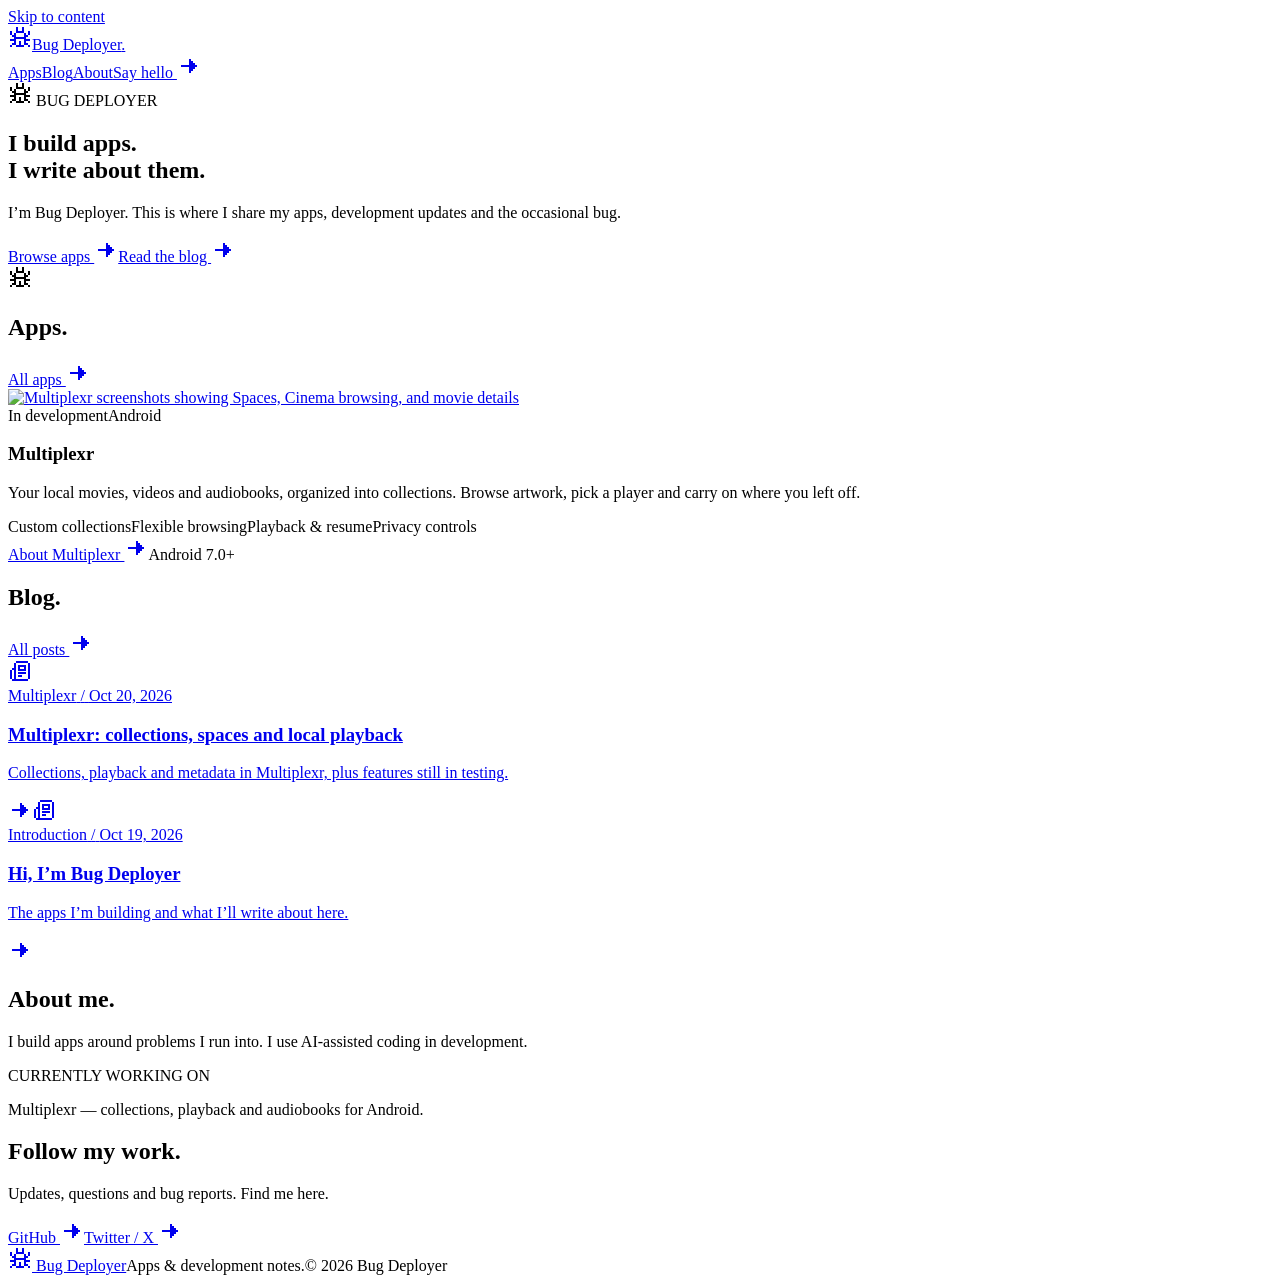
==== commit 2faf7b3f: "Publish Bug Deployer portfolio and fix Pages paths" ====
--- a/index.html
+++ b/index.html
@@ -1 +1 @@
-<!DOCTYPE html><html lang="en"><head><meta charSet="utf-8"/><link rel="preconnect" href="/" crossorigin=""/><meta name="viewport" content="width=device-width, initial-scale=1"/><link rel="stylesheet" href="/_next/static/chunks/333vchgu689uq.css" data-precedence="next"/><link rel="preload" as="script" fetchPriority="low" href="/_next/static/chunks/1x6obpmlu1_c2.js"/><script src="/_next/static/chunks/2fzxukf5i8xn4.js" async=""></script><script src="/_next/static/chunks/33jqo_7qhbp5d.js" async=""></script><script src="/_next/static/chunks/1kb4dcqdypxx7.js" async=""></script><script src="/_next/static/chunks/turbopack-3-ry682tkyiqk.js" async=""></script><script src="/_next/static/chunks/27gjg8e11zukd.js" async=""></script><title>mjowdev — Software engineer</title><meta name="description" content="Software engineer building useful apps with a focus on customization and privacy. Explore Multiplexr and blog posts by mjowdev."/><link rel="icon" href="/icon.svg?icon.27oloktnoepiv.svg" sizes="any" type="image/svg+xml"/><meta name="next-size-adjust" content=""/><script src="/_next/static/chunks/0cz1d0mv5g_q7.js" noModule=""></script></head><body><div hidden=""><!--$--><!--/$--></div><a class="skip" href="#main">Skip to content</a><header class="header"><a class="wordmark" href="/"><span class="brand-icon">m</span>mjowdev<span class="dot">.</span></a><nav aria-label="Main navigation"><a href="/projects/">Projects</a><a href="/blog/">Blog</a><a href="/#about">About</a><a class="nav-connect" href="/#connect">Say hello <span><svg viewBox="0 0 24 24" width="24" height="24" fill="currentColor" xmlns="http://www.w3.org/2000/svg" class="pixel-icon " aria-hidden="true" focusable="false"><path d="M4 11v2h16v-2zm12 2v2h2v-2zm-2 2v2h2v-2zm-2 2v2h2v-2zm4-6V9h2v2z"></path><path d="M14 15V7h2v8zm-2 2V5h2v12z"></path></svg></span></a></nav></header><main id="main"><section class="hero"><div><div class="eyebrow"><span class="tiny-star"><svg viewBox="0 0 24 24" width="24" height="24" fill="currentColor" xmlns="http://www.w3.org/2000/svg" class="pixel-icon " aria-hidden="true" focusable="false"><path d="M11 18H9v-4h2v4Zm-4-1H5v-2h2v2Zm12-2v2h-2v-2h2ZM5 15H3v-2h2v2Zm16 0h-2v-2h2v2Zm-8-1h-2v-4h2v4ZM3 13H1v-2h2v2Zm20 0h-2v-2h2v2ZM5 11H3V9h2v2Zm16 0h-2V9h2v2Zm-6-1h-2V6h2v4ZM7 9H5V7h2v2Zm12 0h-2V7h2v2Z"></path></svg></span> SOFTWARE ENGINEER</div><h1><span class="">Useful apps.<br/></span><span class="muted-heading">Built for you.<br/></span></h1><p class="hero-intro">I’m mjowdev, a software engineer building apps with a focus on customization and privacy.</p><div class="actions"><a class="button primary" href="/projects/">Explore my projects <span><svg viewBox="0 0 24 24" width="24" height="24" fill="currentColor" xmlns="http://www.w3.org/2000/svg" class="pixel-icon " aria-hidden="true" focusable="false"><path d="M4 11v2h16v-2zm12 2v2h2v-2zm-2 2v2h2v-2zm-2 2v2h2v-2zm4-6V9h2v2z"></path><path d="M14 15V7h2v8zm-2 2V5h2v12z"></path></svg></span></a><a class="text-link" href="/blog/">Read the blog <span><svg viewBox="0 0 24 24" width="24" height="24" fill="currentColor" xmlns="http://www.w3.org/2000/svg" class="pixel-icon " aria-hidden="true" focusable="false"><path d="M4 11v2h16v-2zm12 2v2h2v-2zm-2 2v2h2v-2zm-2 2v2h2v-2zm4-6V9h2v2z"></path><path d="M14 15V7h2v8zm-2 2V5h2v12z"></path></svg></span></a></div></div></section><section id="projects" class="section"><div class="section-head"><div><h2>Projects<span class="dot">.</span></h2></div><a class="text-link" href="/projects/">All projects <svg viewBox="0 0 24 24" width="24" height="24" fill="currentColor" xmlns="http://www.w3.org/2000/svg" class="pixel-icon " aria-hidden="true" focusable="false"><path d="M4 11v2h16v-2zm12 2v2h2v-2zm-2 2v2h2v-2zm-2 2v2h2v-2zm4-6V9h2v2z"></path><path d="M14 15V7h2v8zm-2 2V5h2v12z"></path></svg></a></div><article class="project-card"><a class="project-showcase" href="/multiplexr-showcase.jpg" aria-label="View Multiplexr screenshots at full size"><img src="/multiplexr-showcase.jpg" width="1280" height="853" alt="Multiplexr screenshots showing Spaces, Cinema browsing, and movie details" loading="lazy"/></a><div class="project-info"><div class="tag-row"><span class="badge">Early release · v0.1.0</span><span class="micro">Android</span></div><h3>Multiplexr</h3><p>Organize local videos, movies and TV shows into collections.</p><div class="feature-tags"><span>Custom collections</span><span>Flexible browsing</span><span>Playback &amp; resume</span><span>Privacy controls</span></div><div class="project-bottom"><a class="text-link" href="https://github.com/mjowdev/mjow">Explore project <svg viewBox="0 0 24 24" width="24" height="24" fill="currentColor" xmlns="http://www.w3.org/2000/svg" class="pixel-icon " aria-hidden="true" focusable="false"><path d="M4 11v2h16v-2zm12 2v2h2v-2zm-2 2v2h2v-2zm-2 2v2h2v-2zm4-6V9h2v2z"></path><path d="M14 15V7h2v8zm-2 2V5h2v12z"></path></svg></a><span class="micro">Free &amp; open source</span></div></div></article></section><section class="section"><div class="section-head"><div><h2>Blog<span class="dot">.</span></h2></div><a class="text-link" href="/blog/">All posts <svg viewBox="0 0 24 24" width="24" height="24" fill="currentColor" xmlns="http://www.w3.org/2000/svg" class="pixel-icon " aria-hidden="true" focusable="false"><path d="M4 11v2h16v-2zm12 2v2h2v-2zm-2 2v2h2v-2zm-2 2v2h2v-2zm4-6V9h2v2z"></path><path d="M14 15V7h2v8zm-2 2V5h2v12z"></path></svg></a></div><a class="post-row" href="/blog/multiplexr/"><span class="post-icon"><svg viewBox="0 0 24 24" width="24" height="24" fill="currentColor" xmlns="http://www.w3.org/2000/svg" class="pixel-icon " aria-hidden="true" focusable="false"><path d="M8 2h12v2H8zM6 4h2v16H6zm14 0h2v16h-2zM4 20h16v2H4zm-2-9h2v9H2zm2-2h2v2H4zm6-3h8v2h-8zm0 4h8v2h-8zm0-2h2v2h-2zm6 0h2v2h-2zm-6 5h8v2h-8zm0 3h4v2h-4z"></path></svg></span><div><div class="micro">Multiplexr<!-- --> <span class="separator">/</span> <!-- -->Oct 20, 2026</div><h3>Multiplexr: collections, spaces and local playback</h3><p>Collections, playback and metadata in Multiplexr, plus features still in testing.</p></div><span class="post-arrow"><svg viewBox="0 0 24 24" width="24" height="24" fill="currentColor" xmlns="http://www.w3.org/2000/svg" class="pixel-icon " aria-hidden="true" focusable="false"><path d="M4 11v2h16v-2zm12 2v2h2v-2zm-2 2v2h2v-2zm-2 2v2h2v-2zm4-6V9h2v2z"></path><path d="M14 15V7h2v8zm-2 2V5h2v12z"></path></svg></span></a><a class="post-row" href="/blog/hello-world/"><span class="post-icon"><svg viewBox="0 0 24 24" width="24" height="24" fill="currentColor" xmlns="http://www.w3.org/2000/svg" class="pixel-icon " aria-hidden="true" focusable="false"><path d="M8 2h12v2H8zM6 4h2v16H6zm14 0h2v16h-2zM4 20h16v2H4zm-2-9h2v9H2zm2-2h2v2H4zm6-3h8v2h-8zm0 4h8v2h-8zm0-2h2v2h-2zm6 0h2v2h-2zm-6 5h8v2h-8zm0 3h4v2h-4z"></path></svg></span><div><div class="micro">Introduction<!-- --> <span class="separator">/</span> <!-- -->Oct 19, 2026</div><h3>Hi, I’m mjowdev</h3><p>A short introduction to me and this blog.</p></div><span class="post-arrow"><svg viewBox="0 0 24 24" width="24" height="24" fill="currentColor" xmlns="http://www.w3.org/2000/svg" class="pixel-icon " aria-hidden="true" focusable="false"><path d="M4 11v2h16v-2zm12 2v2h2v-2zm-2 2v2h2v-2zm-2 2v2h2v-2zm4-6V9h2v2z"></path><path d="M14 15V7h2v8zm-2 2V5h2v12z"></path></svg></span></a></section><section id="about" class="section about-grid"><div><h2>About me<span class="dot">.</span></h2><p>I build apps around problems I run into. I use AI-assisted coding in development.</p></div><aside class="now-card"><span class="eyebrow"><span class="status-light"></span> CURRENTLY WORKING ON</span><p>Multiplexr, my Android app for organizing local media.</p></aside></section><section id="connect" class="connect"><h2>Follow my work<span class="dot">.</span></h2><p>App updates and feedback.</p><div class="socials"><a class="button" href="https://github.com/mjowdev">GitHub<!-- --> <svg viewBox="0 0 24 24" width="24" height="24" fill="currentColor" xmlns="http://www.w3.org/2000/svg" class="pixel-icon " aria-hidden="true" focusable="false"><path d="M4 11v2h16v-2zm12 2v2h2v-2zm-2 2v2h2v-2zm-2 2v2h2v-2zm4-6V9h2v2z"></path><path d="M14 15V7h2v8zm-2 2V5h2v12z"></path></svg></a><a class="button" href="https://x.com/mjowdev">Twitter / X<!-- --> <svg viewBox="0 0 24 24" width="24" height="24" fill="currentColor" xmlns="http://www.w3.org/2000/svg" class="pixel-icon " aria-hidden="true" focusable="false"><path d="M4 11v2h16v-2zm12 2v2h2v-2zm-2 2v2h2v-2zm-2 2v2h2v-2zm4-6V9h2v2z"></path><path d="M14 15V7h2v8zm-2 2V5h2v12z"></path></svg></a></div></section></main><!--$--><!--/$--><footer><a class="footer-brand" href="/"><svg viewBox="0 0 24 24" width="24" height="24" fill="currentColor" xmlns="http://www.w3.org/2000/svg" class="pixel-icon " aria-hidden="true" focusable="false"><path d="M11 18H9v-4h2v4Zm-4-1H5v-2h2v2Zm12-2v2h-2v-2h2ZM5 15H3v-2h2v2Zm16 0h-2v-2h2v2Zm-8-1h-2v-4h2v4ZM3 13H1v-2h2v2Zm20 0h-2v-2h2v2ZM5 11H3V9h2v2Zm16 0h-2V9h2v2Zm-6-1h-2V6h2v4ZM7 9H5V7h2v2Zm12 0h-2V7h2v2Z"></path></svg> mjowdev.</a><span>Customization and privacy.</span><span>© <!-- -->2026<!-- --> mjowdev <span class="footer-star"><svg viewBox="0 0 24 24" width="24" height="24" fill="currentColor" xmlns="http://www.w3.org/2000/svg" class="pixel-icon " aria-hidden="true" focusable="false"><path d="M11 18H9v-4h2v4Zm-4-1H5v-2h2v2Zm12-2v2h-2v-2h2ZM5 15H3v-2h2v2Zm16 0h-2v-2h2v2Zm-8-1h-2v-4h2v4ZM3 13H1v-2h2v2Zm20 0h-2v-2h2v2ZM5 11H3V9h2v2Zm16 0h-2V9h2v2Zm-6-1h-2V6h2v4ZM7 9H5V7h2v2Zm12 0h-2V7h2v2Z"></path></svg></span></span></footer><script id="_R_">(globalThis["TURBOPACK"] || (globalThis["TURBOPACK"] = [])).push({"otherChunks":["static/chunks/1x6obpmlu1_c2.js","static/chunks/2fzxukf5i8xn4.js","static/chunks/33jqo_7qhbp5d.js","static/chunks/1kb4dcqdypxx7.js"],"runtimeModuleIds":[94553]});</script><script src="/_next/static/chunks/1x6obpmlu1_c2.js" async=""></script><script>(self.__next_f=self.__next_f||[]).push([0])</script><script>self.__next_f.push([1,"1:\"$Sreact.fragment\"\n2:\"/_next/static/chunks/27gjg8e11zukd.js\"\n3:I[22016,[\"$2\"],\"\"]\n4:I[39756,[\"$2\"],\"default\"]\n5:I[37457,[\"$2\"],\"default\"]\ne:\"ViewportBoundary\"\nf:I[97367,[\"$2\"],\"$e\"]\n11:\"MetadataBoundary\"\n12:I[97367,[\"$2\"],\"$11\"]\n13:\"$Sreact.suspense\"\n15:I[68027,[\"$2\"],\"default\",1]\n:HL[\"/_next/static/chunks/333vchgu689uq.css\",\"style\"]\n:HC[\"/\",\"\"]\n6:[[\"children\",{\"s\":\"__PAGE__\",\"h\":512,\"d\":{\"r\":[\"$\",\"$1\",\"c\",{\"children\":[[\"$\",\"main\",null,{\"id\":\"main\",\"children\":[[\"$\",\"section\",null,{\"className\":\"hero\",\"children\":[\"$\",\"div\",null,{\"children\":[[\"$\",\"div\",null,{\"className\":\"eyebrow\",\"children\":[[\"$\",\"span\",null,{\"className\":\"tiny-star\",\"children\":[\"$\",\"svg\",null,{\"viewBox\":\"0 0 24 24\",\"width\":\"24\",\"height\":\"24\",\"fill\":\"currentColor\",\"xmlns\":\"http://www.w3.org/2000/svg\",\"className\":\"pixel-icon \",\"aria-hidden\":\"true\",\"focusable\":\"false\",\"children\":[\"$\",\"path\",null,{\"d\":\"M11 18H9v-4h2v4Zm-4-1H5v-2h2v2Zm12-2v2h-2v-2h2ZM5 15H3v-2h2v2Zm16 0h-2v-2h2v2Zm-8-1h-2v-4h2v4ZM3 13H1v-2h2v2Zm20 0h-2v-2h2v2ZM5 11H3V9h2v2Zm16 0h-2V9h2v2Zm-6-1h-2V6h2v4ZM7 9H5V7h2v2Zm12 0h-2V7h2v2Z\"}]}]}],\" SOFTWARE ENGINEER\"]}],[\"$\",\"h1\",null,{\"children\":[[\"$\",\"span\",\"Useful apps.\",{\"className\":\"\",\"children\":[\"Useful apps.\",[\"$\",\"br\",null,{}]]}],[\"$\",\"span\",\"Built for you.\",{\"className\":\"muted-heading\",\"children\":[\"Built for you.\",[\"$\",\"br\",null,{}]]}]]}],[\"$\",\"p\",null,{\"className\":\"hero-intro\",\"children\":\"I’m mjowdev, a software engineer building apps with a focus on customization and privacy.\"}],[\"$\",\"div\",null,{\"className\":\"actions\",\"children\":[[\"$\",\"$L3\",null,{\"className\":\"button primary\",\"href\":\"/projects/\",\"children\":[\"Explore my projects \",\"$L7\"]}],\"$L8\"]}]]}]}],\"$L9\",\"$La\",\"$Lb\",\"$Lc\",false]}],null,\"$Ld\"]}],\"p\":false,\"v\":null}}]]\n0:{\"P\":null,\"c\":[\"\",\"\"],\"q\":\"\",\"i\":false,\"t\":{\"t\":{\"s\":\"\",\"h\":528,\"d\":{\"r\":[\"$\",\"$1\",\"c\",{\"children\":[[[\"$\",\"link\",\"0\",{\"rel\":\"stylesheet\",\"href\":\"/_next/static/chunks/333vchgu689uq.css\",\"precedence\":\"next\",\"crossOrigin\":\"$undefined\",\"nonce\":\"$undefined\"}],[\"$\",\"script\",\"script-0\",{\"src\":\"/_next/static/chunks/27gjg8e11zukd.js\",\"async\":true,\"nonce\":\"$undefined\"}]],[\"$\",\"html\",null,{\"lang\":\"en\",\"children\":[\"$\",\"body\",null,{\"children\":[[\"$\",\"a\",null,{\"className\":\"skip\",\"href\":\"#main\",\"children\":\"Skip to content\"}],[\"$\",\"header\",null,{\"className\":\"header\",\"children\":[[\"$\",\"$L3\",null,{\"href\":\"/\",\"className\":\"wordmark\",\"children\":[[\"$\",\"span\",null,{\"className\":\"brand-icon\",\"children\":\"m\"}],\"mjowdev\",[\"$\",\"span\",null,{\"className\":\"dot\",\"children\":\".\"}]]}],[\"$\",\"nav\",null,{\"aria-label\":\"Main navigation\",\"children\":[[\"$\",\"$L3\",null,{\"href\":\"/projects/\",\"children\":\"Projects\"}],[\"$\",\"$L3\",null,{\"href\":\"/blog/\",\"children\":\"Blog\"}],[\"$\",\"$L3\",null,{\"href\":\"/#about\",\"children\":\"About\"}],[\"$\",\"$L3\",null,{\"href\":\"/#connect\",\"className\":\"nav-connect\",\"children\":[\"Say hello \",[\"$\",\"span\",null,{\"children\":[\"$\",\"svg\",null,{\"viewBox\":\"0 0 24 24\",\"width\":\"24\",\"height\":\"24\",\"fill\":\"currentColor\",\"xmlns\":\"http://www.w3.org/2000/svg\",\"className\":\"pixel-icon \",\"aria-hidden\":\"true\",\"focusable\":\"false\",\"children\":[[\"$\",\"path\",null,{\"d\":\"M4 11v2h16v-2zm12 2v2h2v-2zm-2 2v2h2v-2zm-2 2v2h2v-2zm4-6V9h2v2z\"}],[\"$\",\"path\",null,{\"d\":\"M14 15V7h2v8zm-2 2V5h2v12z\"}]]}]}]]}]]}]]}],[\"$\",\"$L4\",null,{\"parallelRouterKey\":\"children\",\"error\":\"$undefined\",\"errorStyles\":\"$undefined\",\"errorScripts\":\"$undefined\",\"template\":[\"$\",\"$L5\",null,{}],\"templateStyles\":\"$undefined\",\"templateScripts\":\"$undefined\",\"notFound\":[[\"$\",\"main\",null,{\"id\":\"main\",\"className\":\"inner-page\",\"children\":[[\"$\",\"div\",null,{\"className\":\"eyebrow\",\"children\":\"404\"}],[\"$\",\"h1\",null,{\"children\":\"Page not found.\"}],[\"$\",\"p\",null,{\"children\":\"This page doesn’t exist.\"}],[\"$\",\"$L3\",null,{\"href\":\"/\",\"className\":\"button primary\",\"children\":[\"Return home \",[\"$\",\"svg\",null,{\"viewBox\":\"0 0 24 24\",\"width\":\"24\",\"height\":\"24\",\"fill\":\"currentColor\",\"xmlns\":\"http://www.w3.org/2000/svg\",\"className\":\"pixel-icon \",\"aria-hidden\":\"true\",\"focusable\":\"false\",\"children\":[[\"$\",\"path\",null,{\"d\":\"M4 11v2h16v-2zm12 2v2h2v-2zm-2 2v2h2v-2zm-2 2v2h2v-2zm4-6V9h2v2z\"}],[\"$\",\"path\",null,{\"d\":\"M14 15V7h2v8zm-2 2V5h2v12z\"}]]}]]}]]}],[]],\"forbidden\":\"$undefined\",\"unauthorized\":\"$undefined\"}],[\"$\",\"footer\",null,{\"children\":[[\"$\",\"$L3\",null,{\"href\":\"/\",\"className\":\"footer-brand\",\"children\":[[\"$\",\"svg\",null,{\"viewBox\":\"0 0 24 24\",\"width\":\"24\",\"height\":\"24\",\"fill\":\"currentColor\",\"xmlns\":\"http://www.w3.org/2000/svg\",\"className\":\"pixel-icon \",\"aria-hidden\":\"true\",\"focusable\":\"false\",\"children\":[\"$\",\"path\",null,{\"d\":\"M11 18H9v-4h2v4Zm-4-1H5v-2h2v2Zm12-2v2h-2v-2h2ZM5 15H3v-2h2v2Zm16 0h-2v-2h2v2Zm-8-1h-2v-4h2v4ZM3 13H1v-2h2v2Zm20 0h-2v-2h2v2ZM5 11H3V9h2v2Zm16 0h-2V9h2v2Zm-6-1h-2V6h2v4ZM7 9H5V7h2v2Zm12 0h-2V7h2v2Z\"}]}],\" mjowdev.\"]}],[\"$\",\"span\",null,{\"children\":\"Customization and privacy.\"}],[\"$\",\"span\",null,{\"children\":[\"© \",2026,\" mjowdev \",[\"$\",\"span\",null,{\"className\":\"footer-star\",\"children\":[\"$\",\"svg\",null,{\"viewBox\":\"0 0 24 24\",\"width\":\"24\",\"height\":\"24\",\"fill\":\"currentColor\",\"xmlns\":\"http://www.w3.org/2000/svg\",\"className\":\"pixel-icon \",\"aria-hidden\":\"true\",\"focusable\":\"false\",\"children\":[\"$\",\"path\",null,{\"d\":\"M11 18H9v-4h2v4Zm-4-1H5v-2h2v2Zm12-2v2h-2v-2h2ZM5 15H3v-2h2v2Zm16 0h-2v-2h2v2Zm-8-1h-2v-4h2v4ZM3 13H1v-2h2v2Zm20 0h-2v-2h2v2ZM5 11H3V9h2v2Zm16 0h-2V9h2v2Zm-6-1h-2V6h2v4ZM7 9H5V7h2v2Zm12 0h-2V7h2v2Z\"}]}]}]]}]]}]]}]}]]}],\"p\":false,\"v\":null},\"c\":\"$Q6\"},\"h\":{\"r\":[\"$\",\"$1\",\"h\",{\"children\":[null,[\"$\",\"$Lf\",null,{\"children\":\"$L10\"}],[\"$\",\"$L12\",null,{\"children\":[[\"$\",\"div\",null,{\"hidden\":true,\"children\":[\"$\",\"$13\",null,{\"name\":\"Next.Metadata\",\"children\":\"$L14\"}]}],null]}],[\"$\",\"meta\",null,{\"name\":\"next-size-adjust\",\"content\":\"\"}]]}],\"p\":false,\"v\":null}},\"m\":\"$undefined\",\"G\":[\"$15\",[[\"$\",\"link\",\"0\",{\"rel\":\"stylesheet\",\"href\":\"/_next/static/chunks/333vchgu689uq.css\",\"precedence\":\"next\",\"crossOrigin\":\"$undefined\",\"nonce\":\"$undefined\"}]]],\"S\":true,\"r\":\"$undefined\",\"s\":\"$undefined\",\"a\":\"$undefined\",\"l\":\"$undefined\",\"p\":\"$undefined\",\"d\":\"$undefined\",\"b\":\"BPId7lAWP0m6aM-QeDICS\"}\n16:I[97367,[\"$2\"],\"OutletBoundary\"]\n7:[\"$\",\"span\",null,{\"children\":[\"$\",\"svg\",null,{\"viewBox\":\"0 0 24 24\",\"width\":\"24\",\"height\":\"24\",\"fill\":\"currentColor\",\"xmlns\":\"http://www.w3.org/2000/svg\",\"className\":\"pixel-icon \",\"aria-hidden\":\"true\",\"focusable\":\"false\",\"children\":[[\"$\",\"path\",null,{\"d\":\"M4 11v2h16v-2zm12 2v2h2v-2zm-2 2v2h2v-2zm-2 2v2h2v-2zm4-6V9h2v2z\"}],[\"$\",\"path\",null,{\"d\":\"M14 15V7h2v8zm-2 2V5h2v12z\"}]]}]}]\n8:[\"$\",\"$L3\",null,{\"className\":\"text-link\",\"href\":\"/blog/\",\"children\":[\"Read the blog \",[\"$\",\"span\",null,{\"children\":[\"$\",\"svg\",null,{\"viewBox\":\"0 0 24 24\",\"width\":\"24\",\"height\":\"24\",\"fill\":\"currentColor\",\"xmlns\":\"http://www.w3.org/2000/svg\",\"className\":\"pixel-icon \",\"aria-hidden\":\"true\",\"focusable\":\"false\",\"children\":[[\"$\",\"path\",null,{\"d\":\"M4 11v2h16v-2zm12 2v2h2v-2zm-2 2v2h2v-2zm-2 2v2h2v-2zm4-6V9h2v2z\"}],[\"$\",\"path\",null,{\"d\":\"M14 15V7h2v8zm-2 2V5h2v12z\"}]]}]}]]}]\n9:[\"$\",\"section\",null,{\"id\":\"projects\",\"className\":\"section\",\"children\":[[\"$\",\"div\",null,{\"className\":\"section-head\",\"children\":[[\"$\",\"div\",null,{\"children\":[\"$\",\"h2\",null,{\"children\":[\"Projects\",[\"$\",\"span\",null,{\"className\":\"dot\",\"children\":\".\"}]]}]}],[\"$\",\"$L3\",null,{\"className\":\"text-link\",\"href\":\"/projects/\",\"children\":[\"All projects \",[\"$\",\"svg\",null,{\"viewBox\":\"0 0 24 24\",\"width\":\"24\",\"height\":\"24\",\"fill\":\"currentColor\",\"xmlns\":\"http://www.w3.org/2000/svg\",\"className\":\"pixel-icon \",\"aria-hidden\":\"true\",\"focusable\":\"false\",\"children\":[[\"$\",\"path\",null,{\"d\":\"M4 11v2h16v-2zm12 2v2h2v-2zm-2 2v2h2v-2zm-2 2v2h2v-2zm4-6V9h2v2z\"}],[\"$\",\"path\",null,{\"d\":\"M14 15V7h2v8zm-2 2V5h2v12z\"}]]}]]}]]}],[\"$\",\"article\",null,{\"className\":\"project-card\",\"children\":[[\"$\",\"a\",null,{\"className\":\"project-showcase\",\"href\":\"/multiplexr-showcase.jpg\",\"aria-label\":\"View Multiplexr screenshots at full size\",\"children\":[\"$\",\"img\",null,{\"src\":\"/multiplexr-showcase.jpg\",\"width\":\"1280\",\"height\":\"853\",\"alt\":\"Multiplexr screenshots showing Spaces, Cinema browsing, and movie details\",\"loading\":\"lazy\"}]}],[\"$\",\"div\",null,{\"className\":\"project-info\",\"children\":[[\"$\",\"div\",null,{\"className\":\"tag-row\",\"children\":[[\"$\",\"span\",null,{\"className\":\"badge\",\"children\":\"Early release · v0.1.0\"}],[\"$\",\"span\",null,{\"className\":\"micro\",\"children\":\"Android\"}]]}],[\"$\",\"h3\",null,{\"children\":\"Multiplexr\"}],[\"$\",\"p\",null,{\"children\":\"Organize local videos, movies and TV shows into collections.\"}],[\"$\",\"div\",null,{\"className\":\"feature-tags\",\"children\":[[\"$\",\"span\",\"Custom collections\",{\"children\":\"Custom collections\"}],[\"$\",\"span\",\"Flexible browsing\",{\"children\":\"Flexible browsing\"}],[\"$\",\"span\",\"Playback \u0026 resume\",{\"children\":\"Playback \u0026 resume\"}],[\"$\",\"span\",\"Privacy controls\",{\"children\":\"Privacy controls\"}]]}],[\"$\",\"div\",null,{\"className\":\"project-bottom\",\"children\":[[\"$\",\"a\",null,{\"className\":\"text-link\",\"href\":\"https://github.com/mjowdev/mjow\",\"children\":[\"Explore project \",[\"$\",\"svg\",null,{\"viewBox\":\"0 0 24 24\",\"width\":\"24\",\"height\":\"24\",\"fill\":\"currentColor\",\"xmlns\":\"http://www.w3.org/2000/svg\",\"className\":\"pixel-icon \",\"aria-hidden\":\"true\",\"focusable\":\"false\",\"children\":[[\"$\",\"path\",null,{\"d\":\"M4 11v2h16v-2zm12 2v2h2v-2zm-2 2v2h2v-2zm-2 2v2h2v-2zm4-6V9h2v2z\"}],[\"$\",\"path\",null,{\"d\":\"M14 15V7h2v8zm-2 2V5h2v12z\"}]]}]]}],[\"$\",\"span\",null,{\"className\":\"micro\",\"children\":\"Free \u0026 open source\"}]]}]]}]]}]]}]\na:[\"$\",\"section\",null,{\"className\":\"section\",\"children\":[[\"$\",\"div\",null,{\"className\":\"section-head\",\"children\":[[\"$\",\"div\",null,{\"children\":[\"$\",\"h2\",null,{\"children\":[\"Blog\",[\"$\",\"span\",null,{\"className\":\"dot\",\"children\":\".\"}]]}]}],[\"$\",\"$L3\",null,{\"className\":\"text-link\",\"href\":\"/blog/\",\"children\":[\"All posts \",[\"$\",\"svg\",null,{\"viewBox\":\"0 0 24 24\",\"width\":\"24\",\"height\":\"24\",\"fill\":\"currentColor\",\"xmlns\":\"http://www.w3.org/2000/svg\",\"className\":\"pixel-icon \",\"aria-hidden\":\"true\",\"focusable\":\"false\",\"children\":[[\"$\",\"path\",null,{\"d\":\"M4 11v2h16v-2zm12 2v2h2v-2zm-2 2v2h2v-2zm-2 2v2h2v-2zm4-6V9h2v2z\"}],[\"$\",\"path\",null,{\"d\":\"M14 15V7h2v8zm-2 2V5h2v12z\"}]]}]]}]]}],[[\"$\",\"$L3\",\"multiplexr\",{\"href\":\"/blog/multiplexr/\",\"className\":\"post-row\",\"children\":[[\"$\",\"span\",null,{\"className\":\"post-icon\",\"children\":[\"$\",\"svg\",null,{\"viewBox\":\"0 0 24 24\",\"width\":\"24\",\"height\":\"24\",\"fill\":\"currentColor\",\"xmlns\":\"http://www.w3.org/2000/svg\",\"className\":\"pixel-icon \",\"aria-hidden\":\"true\",\"focusable\":\"false\",\"children\":[\"$\",\"path\",null,{\"d\":\"M8 2h12v2H8zM6 4h2v16H6zm14 0h2v16h-2zM4 20h16v2H4zm-2-9h2v9H2zm2-2h2v2H4zm6-3h8v2h-8zm0 4h8v2h-8zm0-2h2v2h-2zm6 0h2v2h-2zm-6 5h8v2h-8zm0 3h4v2h-4z\"}]}]}],[\"$\",\"div\",null,{\"children\":[[\"$\",\"div\",null,{\"className\":\"micro\",\"children\":[\"Multiplexr\",\" \",[\"$\",\"span\",null,{\"className\":\"separator\",\"children\":\"/\"}],\" \",\"Oct 20, 2026\"]}],[\"$\",\"h3\",null,{\"children\":\"Multiplexr: collections, spaces and local playback\"}],[\"$\",\"p\",null,{\"children\":\"Collections, playback and metadata in Multiplexr, plus features still in testing.\"}]]}],[\"$\",\"span\",null,{\"className\":\"post-arrow\",\"children\":[\"$\",\"svg\",null,{\"viewBox\":\"0 0 24 24\",\"width\":\"24\",\"height\":\"24\",\"fill\":\"currentColor\",\"xmlns\":\"http://www.w3.org/2000/svg\",\"className\":\"pixel-icon \",\"aria-hidden\":\"true\",\"focusable\":\"false\",\"children\":[[\"$\",\"path\",null,{\"d\":\"M4 11v2h16v-2zm12 2v2h2v-2zm-2 2v2h2v-2zm-2 2v2h2v-2zm4-6V9h2v2z\"}],[\"$\",\"path\",null,{\"d\":\"M14 15V7h2v8zm-2 2V5h2v12z\"}]]}]}]]}],[\"$\",\"$L3\",\"hello-world\",{\"href\":\"/blog/hello-world/\",\"className\":\"post-row\",\"children\":[[\"$\",\"span\",null,{\"className\":\"post-icon\",\"children\":[\"$\",\"svg\",null,{\"viewBox\":\"0 0 24 24\",\"width\":\"24\",\"height\":\"24\",\"fill\":\"currentColor\",\"xmlns\":\"http://www.w3.org/2000/svg\",\"className\":\"pixel-icon \",\"aria-hidden\":\"true\",\"focusable\":\"false\",\"children\":[\"$\",\"path\",null,{\"d\":\"M8 2h12v2H8zM6 4h2v16H6zm14 0h2v16h-2zM4 20h16v2H4zm-2-9h2v9H2zm2-2h2v2H4zm6-3h8v2h-8zm0 4h8v2h-8zm0-2h2v2h-2zm6 0h2v2h-2zm-6 5h8v2h-8zm0 3h4v2h-4z\"}]}]}],[\"$\",\"div\",null,{\"children\":[[\"$\",\"div\",null,{\"className\":\"micro\",\"children\":[\"Introduction\",\" \",[\"$\",\"span\",null,{\"className\":\"separator\",\"children\":\"/\"}],\" \",\"Oct 19, 2026\"]}],[\"$\",\"h3\",null,{\"children\":\"Hi, I’m mjowdev\"}],[\"$\",\"p\",null,{\"children\":\"A short introduction to me and this blog.\"}]]}],[\"$\",\"span\",null,{\"className\":\"post-arrow\",\"children\":[\"$\",\"svg\",null,{\"viewBox\":\"0 0 24 24\",\"width\":\"24\",\"height\":\"24\",\"fill\":\"currentColor\",\"xmlns\":\"http://www.w3.org/2000/svg\",\"className\":\"pixel-icon \",\"aria-hidden\":\"true\",\"focusable\":\"false\",\"children\":[[\"$\",\"path\",null,{\"d\":\"M4 11v2h16v-2zm12 2v2h2v-2zm-2 2v2h2v-2zm-2 2v2h2v-2zm4-6V9h2v2z\"}],[\"$\",\"path\",null,{\"d\":\"M14 15V7h2v8zm-2 2V5h2v12z\"}]]}]}]]}]]]}]\nb:[\"$\",\"section\",null,{\"id\":\"about\",\"className\":\"section about-grid\",\"children\":[[\"$\",\"div\",null,{\"children\":[[\"$\",\"h2\",null,{\"children\":[\"About me\",[\"$\",\"span\",null,{\"className\":\"dot\",\"children\":\".\"}]]}],[\"$\",\"p\",null,{\"children\":\"I build apps around problems I run into. I use AI-assisted coding in development.\"}]]}],[\"$\",\"aside\",null,{\"className\":\"now-card\",\"children\":[[\"$\",\"span\",null,{\"className\":\"eyebrow\",\"children\":[[\"$\",\"span\",null,{\"className\":\"status-light\"}],\" CURRENTLY WORKING ON\"]}],[\"$\",\"p\",null,{\"children\":\"Multiplexr, my Android app for organizing local media.\"}]]}]]}]\nc:[\"$\",\"section\",null,{\"id\":\"connect\",\"className\":\"connect\",\"children\":[[\"$\",\"h2\",null,{\"children\":[\"Follow my work\",[\"$\",\"span\",null,{\"className\":\"dot\",\"children\":\".\"}]]}],[\"$\",\"p\",null,{\"children\":\"App updates and feedback.\"}],[\"$\",\"div\",null,{\"className\":\"socials\",\"children\":[[\"$\",\"a\",\"https://github.com/mjowdev\",{\"className\":\"button\",\"href\":\"https://github.com/mjowdev\",\"children\":[\"GitHub\",\" \",[\"$\",\"svg\",null,{\"viewBox\":\"0 0 24 24\",\"width\":\"24\",\"height\":\"24\",\"fill\":\"currentColor\",\"xmlns\":\"http://www.w3.org/2000/svg\",\"className\":\"pixel-icon \",\"aria-hidden\":\"true\",\"focusable\":\"false\",\"children\":[[\"$\",\"path\",null,{\"d\":\"M4 11v2h16v-2zm12 2v2h2v-2zm-2 2v2h2v-2zm-2 2v2h2v-2zm4-6V9h2v2z\"}],[\"$\",\"path\",null,{\"d\":\"M14 15V7h2v8zm-2 2V5h2v12z\"}]]}]]}],[\"$\",\"a\",\"https://x.com/mjowdev\",{\"className\":\"button\",\"href\":\"https://x.com/mjowdev\",\"children\":[\"Twitter / X\",\" \",[\"$\",\"svg\",null,{\"viewBox\":\"0 0 24 24\",\"width\":\"24\",\"height\":\"24\",\"fill\":\"currentColor\",\"xmlns\":\"http://www.w3.org/2000/svg\",\"className\":\"pixel-icon \",\"aria-hidden\":\"true\",\"focusable\":\"false\",\"children\":[[\"$\",\"path\",null,{\"d\":\"M4 11v2h16v-2zm12 2v2h2v-2zm-2 2v2h2v-2zm-2 2v2h2v-2zm4-6V9h2v2z\"}],[\"$\",\"path\",null,{\"d\":\"M14 15V7h2v8zm-2 2V5h2v12z\"}]]}]]}]]}]]}]\nd:[\"$\",\"$L16\",null,{\"children\":[\"$\",\"$13\",null,{\"name\":\"Next.MetadataOutlet\",\"children\":\"$@17\"}]}]\n10:[[\"$\",\"meta\",\"0\",{\"charSet\":\"utf-8\"}],[\"$\",\"meta\",\"1\",{\"name\":\"viewport\",\"content\":\"width=device-width, initial-scale=1\"}]]\n18:I[27201,[\"$2\"],\"IconMark\"]\n14:[[\"$\",\"title\",\"0\",{\"children\":\"mjowdev — Software engineer\"}],[\"$\",\"meta\",\"1\",{\"name\":\"description\",\"content\":\"Software engineer building useful apps with a focus on customization and privacy. Explore Multiplexr and blog posts by mjowdev.\"}],[\"$\",\"link\",\"2\",{\"rel\":\"icon\",\"href\":\"/icon.svg?icon.27oloktnoepiv.svg\",\"sizes\":\"any\",\"type\":\"image/svg+xml\"}],[\"$\",\"$L18\",\"3\",{}]]\n17:null\n"])</script></body></html>+<!DOCTYPE html><html lang="en"><head><meta charSet="utf-8"/><link rel="preconnect" href="/" crossorigin=""/><meta name="viewport" content="width=device-width, initial-scale=1"/><link rel="stylesheet" href="/mjowdev.github.io/_next/static/chunks/3dtbgdv_qlb6q.css" data-precedence="next"/><link rel="preload" as="script" fetchPriority="low" href="/mjowdev.github.io/_next/static/chunks/1x6obpmlu1_c2.js"/><script src="/mjowdev.github.io/_next/static/chunks/2fzxukf5i8xn4.js" async=""></script><script src="/mjowdev.github.io/_next/static/chunks/33jqo_7qhbp5d.js" async=""></script><script src="/mjowdev.github.io/_next/static/chunks/0wd7lqstjoqza.js" async=""></script><script src="/mjowdev.github.io/_next/static/chunks/turbopack-2zn56qsiu0pht.js" async=""></script><script src="/mjowdev.github.io/_next/static/chunks/27gjg8e11zukd.js" async=""></script><title>Bug Deployer — Apps &amp; blog</title><meta name="description" content="Android apps and development notes by Bug Deployer. Follow Multiplexr and read the blog."/><link rel="icon" href="/mjowdev.github.io/icon.svg?icon.3s6f8rfmyqqrs.svg" sizes="any" type="image/svg+xml"/><meta name="next-size-adjust" content=""/><script src="/mjowdev.github.io/_next/static/chunks/0cz1d0mv5g_q7.js" noModule=""></script></head><body><div hidden=""><!--$--><!--/$--></div><a class="skip" href="#main">Skip to content</a><header class="header"><a class="wordmark" href="/mjowdev.github.io"><span class="brand-icon"><svg viewBox="0 0 24 24" width="24" height="24" fill="currentColor" xmlns="http://www.w3.org/2000/svg" class="pixel-icon " aria-hidden="true" focusable="false"><path d="M2 5h2v4H2zm20 0h-2v4h2zM4 9h2v2H4zm16 0h-2v2h2zM2 13h4v2H2zm20 0h-4v2h4zM4 17h2v2H4zm16 0h-2v2h2zM2 19h2v2H2zm20 0h-2v2h2zM6 11h12v2H6z"></path><path d="M6 7h2v12H6zm10 0h2v12h-2zM8 19h8v2H8zM8 5h8v2H8z"></path><path d="M11 15h2v6h-2zM8 1h2v6H8zm6 0h2v6h-2z"></path></svg></span><span>Bug Deployer<span class="dot">.</span></span></a><nav aria-label="Main navigation"><a href="/mjowdev.github.io/projects/">Apps</a><a href="/mjowdev.github.io/blog/">Blog</a><a href="/mjowdev.github.io#about">About</a><a class="nav-connect" href="/mjowdev.github.io#connect">Say hello <svg viewBox="0 0 24 24" width="24" height="24" fill="currentColor" xmlns="http://www.w3.org/2000/svg" class="pixel-icon " aria-hidden="true" focusable="false"><path d="M4 11v2h16v-2zm12 2v2h2v-2zm-2 2v2h2v-2zm-2 2v2h2v-2zm4-6V9h2v2z"></path><path d="M14 15V7h2v8zm-2 2V5h2v12z"></path></svg></a></nav></header><main id="main"><section class="hero"><div><div class="eyebrow"><span class="tiny-star"><svg viewBox="0 0 24 24" width="24" height="24" fill="currentColor" xmlns="http://www.w3.org/2000/svg" class="pixel-icon " aria-hidden="true" focusable="false"><path d="M2 5h2v4H2zm20 0h-2v4h2zM4 9h2v2H4zm16 0h-2v2h2zM2 13h4v2H2zm20 0h-4v2h4zM4 17h2v2H4zm16 0h-2v2h2zM2 19h2v2H2zm20 0h-2v2h2zM6 11h12v2H6z"></path><path d="M6 7h2v12H6zm10 0h2v12h-2zM8 19h8v2H8zM8 5h8v2H8z"></path><path d="M11 15h2v6h-2zM8 1h2v6H8zm6 0h2v6h-2z"></path></svg></span> BUG DEPLOYER</div><h1><span class="">I build apps.<br/></span><span class="muted-heading">I write about them.<br/></span></h1><p class="hero-intro">I’m Bug Deployer. This is where I share my apps, development updates and the occasional bug.</p><div class="actions"><a class="button primary" href="/mjowdev.github.io/projects/">Browse apps <span><svg viewBox="0 0 24 24" width="24" height="24" fill="currentColor" xmlns="http://www.w3.org/2000/svg" class="pixel-icon " aria-hidden="true" focusable="false"><path d="M4 11v2h16v-2zm12 2v2h2v-2zm-2 2v2h2v-2zm-2 2v2h2v-2zm4-6V9h2v2z"></path><path d="M14 15V7h2v8zm-2 2V5h2v12z"></path></svg></span></a><a class="text-link" href="/mjowdev.github.io/blog/">Read the blog <span><svg viewBox="0 0 24 24" width="24" height="24" fill="currentColor" xmlns="http://www.w3.org/2000/svg" class="pixel-icon " aria-hidden="true" focusable="false"><path d="M4 11v2h16v-2zm12 2v2h2v-2zm-2 2v2h2v-2zm-2 2v2h2v-2zm4-6V9h2v2z"></path><path d="M14 15V7h2v8zm-2 2V5h2v12z"></path></svg></span></a></div></div><div class="hero-bug" aria-hidden="true"><svg viewBox="0 0 24 24" width="24" height="24" fill="currentColor" xmlns="http://www.w3.org/2000/svg" class="pixel-icon " aria-hidden="true" focusable="false"><path d="M2 5h2v4H2zm20 0h-2v4h2zM4 9h2v2H4zm16 0h-2v2h2zM2 13h4v2H2zm20 0h-4v2h4zM4 17h2v2H4zm16 0h-2v2h2zM2 19h2v2H2zm20 0h-2v2h2zM6 11h12v2H6z"></path><path d="M6 7h2v12H6zm10 0h2v12h-2zM8 19h8v2H8zM8 5h8v2H8z"></path><path d="M11 15h2v6h-2zM8 1h2v6H8zm6 0h2v6h-2z"></path></svg></div></section><section id="projects" class="section"><div class="section-head"><div><h2>Apps<span class="dot">.</span></h2></div><a class="text-link" href="/mjowdev.github.io/projects/">All apps <svg viewBox="0 0 24 24" width="24" height="24" fill="currentColor" xmlns="http://www.w3.org/2000/svg" class="pixel-icon " aria-hidden="true" focusable="false"><path d="M4 11v2h16v-2zm12 2v2h2v-2zm-2 2v2h2v-2zm-2 2v2h2v-2zm4-6V9h2v2z"></path><path d="M14 15V7h2v8zm-2 2V5h2v12z"></path></svg></a></div><article class="project-card"><a class="project-showcase" href="/mjowdev.github.io/multiplexr-showcase.jpg" aria-label="View Multiplexr screenshots at full size"><img src="/mjowdev.github.io/multiplexr-showcase.jpg" width="1280" height="853" alt="Multiplexr screenshots showing Spaces, Cinema browsing, and movie details" loading="lazy"/></a><div class="project-info"><div class="tag-row"><span class="badge">In development</span><span class="micro">Android</span></div><h3>Multiplexr</h3><p>Your local movies, videos and audiobooks, organized into collections. Browse artwork, pick a player and carry on where you left off.</p><div class="feature-tags"><span>Custom collections</span><span>Flexible browsing</span><span>Playback &amp; resume</span><span>Privacy controls</span></div><div class="project-bottom"><a class="text-link" href="/mjowdev.github.io/blog/multiplexr/">About Multiplexr <svg viewBox="0 0 24 24" width="24" height="24" fill="currentColor" xmlns="http://www.w3.org/2000/svg" class="pixel-icon " aria-hidden="true" focusable="false"><path d="M4 11v2h16v-2zm12 2v2h2v-2zm-2 2v2h2v-2zm-2 2v2h2v-2zm4-6V9h2v2z"></path><path d="M14 15V7h2v8zm-2 2V5h2v12z"></path></svg></a><span class="micro">Android 7.0+</span></div></div></article></section><section class="section"><div class="section-head"><div><h2>Blog<span class="dot">.</span></h2></div><a class="text-link" href="/mjowdev.github.io/blog/">All posts <svg viewBox="0 0 24 24" width="24" height="24" fill="currentColor" xmlns="http://www.w3.org/2000/svg" class="pixel-icon " aria-hidden="true" focusable="false"><path d="M4 11v2h16v-2zm12 2v2h2v-2zm-2 2v2h2v-2zm-2 2v2h2v-2zm4-6V9h2v2z"></path><path d="M14 15V7h2v8zm-2 2V5h2v12z"></path></svg></a></div><a class="post-row" href="/mjowdev.github.io/blog/multiplexr/"><span class="post-icon"><svg viewBox="0 0 24 24" width="24" height="24" fill="currentColor" xmlns="http://www.w3.org/2000/svg" class="pixel-icon " aria-hidden="true" focusable="false"><path d="M8 2h12v2H8zM6 4h2v16H6zm14 0h2v16h-2zM4 20h16v2H4zm-2-9h2v9H2zm2-2h2v2H4zm6-3h8v2h-8zm0 4h8v2h-8zm0-2h2v2h-2zm6 0h2v2h-2zm-6 5h8v2h-8zm0 3h4v2h-4z"></path></svg></span><div><div class="micro">Multiplexr<!-- --> <span class="separator">/</span> <!-- -->Oct 20, 2026</div><h3>Multiplexr: collections, spaces and local playback</h3><p>Collections, playback and metadata in Multiplexr, plus features still in testing.</p></div><span class="post-arrow"><svg viewBox="0 0 24 24" width="24" height="24" fill="currentColor" xmlns="http://www.w3.org/2000/svg" class="pixel-icon " aria-hidden="true" focusable="false"><path d="M4 11v2h16v-2zm12 2v2h2v-2zm-2 2v2h2v-2zm-2 2v2h2v-2zm4-6V9h2v2z"></path><path d="M14 15V7h2v8zm-2 2V5h2v12z"></path></svg></span></a><a class="post-row" href="/mjowdev.github.io/blog/hello-world/"><span class="post-icon"><svg viewBox="0 0 24 24" width="24" height="24" fill="currentColor" xmlns="http://www.w3.org/2000/svg" class="pixel-icon " aria-hidden="true" focusable="false"><path d="M8 2h12v2H8zM6 4h2v16H6zm14 0h2v16h-2zM4 20h16v2H4zm-2-9h2v9H2zm2-2h2v2H4zm6-3h8v2h-8zm0 4h8v2h-8zm0-2h2v2h-2zm6 0h2v2h-2zm-6 5h8v2h-8zm0 3h4v2h-4z"></path></svg></span><div><div class="micro">Introduction<!-- --> <span class="separator">/</span> <!-- -->Oct 19, 2026</div><h3>Hi, I’m Bug Deployer</h3><p>The apps I’m building and what I’ll write about here.</p></div><span class="post-arrow"><svg viewBox="0 0 24 24" width="24" height="24" fill="currentColor" xmlns="http://www.w3.org/2000/svg" class="pixel-icon " aria-hidden="true" focusable="false"><path d="M4 11v2h16v-2zm12 2v2h2v-2zm-2 2v2h2v-2zm-2 2v2h2v-2zm4-6V9h2v2z"></path><path d="M14 15V7h2v8zm-2 2V5h2v12z"></path></svg></span></a></section><section id="about" class="section about-grid"><div><h2>About me<span class="dot">.</span></h2><p>I build apps around problems I run into. I use AI-assisted coding in development.</p></div><aside class="now-card"><span class="eyebrow"><span class="status-light"></span> CURRENTLY WORKING ON</span><p>Multiplexr — collections, playback and audiobooks for Android.</p></aside></section><section id="connect" class="connect"><h2>Follow my work<span class="dot">.</span></h2><p>Updates, questions and bug reports. Find me here.</p><div class="socials"><a class="button" href="https://github.com/bugdeployer">GitHub<!-- --> <svg viewBox="0 0 24 24" width="24" height="24" fill="currentColor" xmlns="http://www.w3.org/2000/svg" class="pixel-icon " aria-hidden="true" focusable="false"><path d="M4 11v2h16v-2zm12 2v2h2v-2zm-2 2v2h2v-2zm-2 2v2h2v-2zm4-6V9h2v2z"></path><path d="M14 15V7h2v8zm-2 2V5h2v12z"></path></svg></a><a class="button" href="https://x.com/mjowdev">Twitter / X<!-- --> <svg viewBox="0 0 24 24" width="24" height="24" fill="currentColor" xmlns="http://www.w3.org/2000/svg" class="pixel-icon " aria-hidden="true" focusable="false"><path d="M4 11v2h16v-2zm12 2v2h2v-2zm-2 2v2h2v-2zm-2 2v2h2v-2zm4-6V9h2v2z"></path><path d="M14 15V7h2v8zm-2 2V5h2v12z"></path></svg></a></div></section></main><!--$--><!--/$--><footer><a class="footer-brand" href="/mjowdev.github.io"><svg viewBox="0 0 24 24" width="24" height="24" fill="currentColor" xmlns="http://www.w3.org/2000/svg" class="pixel-icon " aria-hidden="true" focusable="false"><path d="M2 5h2v4H2zm20 0h-2v4h2zM4 9h2v2H4zm16 0h-2v2h2zM2 13h4v2H2zm20 0h-4v2h4zM4 17h2v2H4zm16 0h-2v2h2zM2 19h2v2H2zm20 0h-2v2h2zM6 11h12v2H6z"></path><path d="M6 7h2v12H6zm10 0h2v12h-2zM8 19h8v2H8zM8 5h8v2H8z"></path><path d="M11 15h2v6h-2zM8 1h2v6H8zm6 0h2v6h-2z"></path></svg> Bug Deployer</a><span>Apps &amp; development notes.</span><span>© <!-- -->2026<!-- --> Bug Deployer</span></footer><script id="_R_">(globalThis["TURBOPACK"] || (globalThis["TURBOPACK"] = [])).push({"otherChunks":["static/chunks/1x6obpmlu1_c2.js","static/chunks/2fzxukf5i8xn4.js","static/chunks/33jqo_7qhbp5d.js","static/chunks/0wd7lqstjoqza.js"],"runtimeModuleIds":[94553]});</script><script src="/mjowdev.github.io/_next/static/chunks/1x6obpmlu1_c2.js" async=""></script><script>(self.__next_f=self.__next_f||[]).push([0])</script><script>self.__next_f.push([1,"1:\"$Sreact.fragment\"\n2:\"/mjowdev.github.io/_next/static/chunks/27gjg8e11zukd.js\"\n3:I[22016,[\"$2\"],\"\"]\n4:I[39756,[\"$2\"],\"default\"]\n5:I[37457,[\"$2\"],\"default\"]\ne:\"ViewportBoundary\"\nf:I[97367,[\"$2\"],\"$e\"]\n11:\"MetadataBoundary\"\n12:I[97367,[\"$2\"],\"$11\"]\n13:\"$Sreact.suspense\"\n15:I[68027,[\"$2\"],\"default\",1]\n:HL[\"/mjowdev.github.io/_next/static/chunks/3dtbgdv_qlb6q.css\",\"style\"]\n:HC[\"/\",\"\"]\n6:[[\"children\",{\"s\":\"__PAGE__\",\"h\":512,\"d\":{\"r\":[\"$\",\"$1\",\"c\",{\"children\":[[\"$\",\"main\",null,{\"id\":\"main\",\"children\":[[\"$\",\"section\",null,{\"className\":\"hero\",\"children\":[[\"$\",\"div\",null,{\"children\":[[\"$\",\"div\",null,{\"className\":\"eyebrow\",\"children\":[[\"$\",\"span\",null,{\"className\":\"tiny-star\",\"children\":[\"$\",\"svg\",null,{\"viewBox\":\"0 0 24 24\",\"width\":\"24\",\"height\":\"24\",\"fill\":\"currentColor\",\"xmlns\":\"http://www.w3.org/2000/svg\",\"className\":\"pixel-icon \",\"aria-hidden\":\"true\",\"focusable\":\"false\",\"children\":[[\"$\",\"path\",null,{\"d\":\"M2 5h2v4H2zm20 0h-2v4h2zM4 9h2v2H4zm16 0h-2v2h2zM2 13h4v2H2zm20 0h-4v2h4zM4 17h2v2H4zm16 0h-2v2h2zM2 19h2v2H2zm20 0h-2v2h2zM6 11h12v2H6z\"}],[\"$\",\"path\",null,{\"d\":\"M6 7h2v12H6zm10 0h2v12h-2zM8 19h8v2H8zM8 5h8v2H8z\"}],[\"$\",\"path\",null,{\"d\":\"M11 15h2v6h-2zM8 1h2v6H8zm6 0h2v6h-2z\"}]]}]}],\" BUG DEPLOYER\"]}],[\"$\",\"h1\",null,{\"children\":[[\"$\",\"span\",\"I build apps.\",{\"className\":\"\",\"children\":[\"I build apps.\",[\"$\",\"br\",null,{}]]}],[\"$\",\"span\",\"I write about them.\",{\"className\":\"muted-heading\",\"children\":[\"I write about them.\",[\"$\",\"br\",null,{}]]}]]}],[\"$\",\"p\",null,{\"className\":\"hero-intro\",\"children\":\"I’m Bug Deployer. This is where I share my apps, development updates and the occasional bug.\"}],\"$L7\"]}],\"$L8\"]}],\"$L9\",\"$La\",\"$Lb\",\"$Lc\",false]}],null,\"$Ld\"]}],\"p\":false,\"v\":null}}]]\n0:{\"P\":null,\"c\":[\"\",\"\"],\"q\":\"\",\"i\":false,\"t\":{\"t\":{\"s\":\"\",\"h\":528,\"d\":{\"r\":[\"$\",\"$1\",\"c\",{\"children\":[[[\"$\",\"link\",\"0\",{\"rel\":\"stylesheet\",\"href\":\"/mjowdev.github.io/_next/static/chunks/3dtbgdv_qlb6q.css\",\"precedence\":\"next\",\"crossOrigin\":\"$undefined\",\"nonce\":\"$undefined\"}],[\"$\",\"script\",\"script-0\",{\"src\":\"/mjowdev.github.io/_next/static/chunks/27gjg8e11zukd.js\",\"async\":true,\"nonce\":\"$undefined\"}]],[\"$\",\"html\",null,{\"lang\":\"en\",\"children\":[\"$\",\"body\",null,{\"children\":[[\"$\",\"a\",null,{\"className\":\"skip\",\"href\":\"#main\",\"children\":\"Skip to content\"}],[\"$\",\"header\",null,{\"className\":\"header\",\"children\":[[\"$\",\"$L3\",null,{\"href\":\"/\",\"className\":\"wordmark\",\"children\":[[\"$\",\"span\",null,{\"className\":\"brand-icon\",\"children\":[\"$\",\"svg\",null,{\"viewBox\":\"0 0 24 24\",\"width\":\"24\",\"height\":\"24\",\"fill\":\"currentColor\",\"xmlns\":\"http://www.w3.org/2000/svg\",\"className\":\"pixel-icon \",\"aria-hidden\":\"true\",\"focusable\":\"false\",\"children\":[[\"$\",\"path\",null,{\"d\":\"M2 5h2v4H2zm20 0h-2v4h2zM4 9h2v2H4zm16 0h-2v2h2zM2 13h4v2H2zm20 0h-4v2h4zM4 17h2v2H4zm16 0h-2v2h2zM2 19h2v2H2zm20 0h-2v2h2zM6 11h12v2H6z\"}],[\"$\",\"path\",null,{\"d\":\"M6 7h2v12H6zm10 0h2v12h-2zM8 19h8v2H8zM8 5h8v2H8z\"}],[\"$\",\"path\",null,{\"d\":\"M11 15h2v6h-2zM8 1h2v6H8zm6 0h2v6h-2z\"}]]}]}],[\"$\",\"span\",null,{\"children\":[\"Bug Deployer\",[\"$\",\"span\",null,{\"className\":\"dot\",\"children\":\".\"}]]}]]}],[\"$\",\"nav\",null,{\"aria-label\":\"Main navigation\",\"children\":[[\"$\",\"$L3\",null,{\"href\":\"/projects/\",\"children\":\"Apps\"}],[\"$\",\"$L3\",null,{\"href\":\"/blog/\",\"children\":\"Blog\"}],[\"$\",\"$L3\",null,{\"href\":\"/#about\",\"children\":\"About\"}],[\"$\",\"$L3\",null,{\"href\":\"/#connect\",\"className\":\"nav-connect\",\"children\":[\"Say hello \",[\"$\",\"svg\",null,{\"viewBox\":\"0 0 24 24\",\"width\":\"24\",\"height\":\"24\",\"fill\":\"currentColor\",\"xmlns\":\"http://www.w3.org/2000/svg\",\"className\":\"pixel-icon \",\"aria-hidden\":\"true\",\"focusable\":\"false\",\"children\":[[\"$\",\"path\",null,{\"d\":\"M4 11v2h16v-2zm12 2v2h2v-2zm-2 2v2h2v-2zm-2 2v2h2v-2zm4-6V9h2v2z\"}],[\"$\",\"path\",null,{\"d\":\"M14 15V7h2v8zm-2 2V5h2v12z\"}]]}]]}]]}]]}],[\"$\",\"$L4\",null,{\"parallelRouterKey\":\"children\",\"error\":\"$undefined\",\"errorStyles\":\"$undefined\",\"errorScripts\":\"$undefined\",\"template\":[\"$\",\"$L5\",null,{}],\"templateStyles\":\"$undefined\",\"templateScripts\":\"$undefined\",\"notFound\":[[\"$\",\"main\",null,{\"id\":\"main\",\"className\":\"inner-page\",\"children\":[[\"$\",\"div\",null,{\"className\":\"eyebrow\",\"children\":\"404\"}],[\"$\",\"h1\",null,{\"children\":\"Page not found.\"}],[\"$\",\"p\",null,{\"children\":\"This page doesn’t exist.\"}],[\"$\",\"$L3\",null,{\"href\":\"/\",\"className\":\"button primary\",\"children\":[\"Return home \",[\"$\",\"svg\",null,{\"viewBox\":\"0 0 24 24\",\"width\":\"24\",\"height\":\"24\",\"fill\":\"currentColor\",\"xmlns\":\"http://www.w3.org/2000/svg\",\"className\":\"pixel-icon \",\"aria-hidden\":\"true\",\"focusable\":\"false\",\"children\":[[\"$\",\"path\",null,{\"d\":\"M4 11v2h16v-2zm12 2v2h2v-2zm-2 2v2h2v-2zm-2 2v2h2v-2zm4-6V9h2v2z\"}],[\"$\",\"path\",null,{\"d\":\"M14 15V7h2v8zm-2 2V5h2v12z\"}]]}]]}]]}],[]],\"forbidden\":\"$undefined\",\"unauthorized\":\"$undefined\"}],[\"$\",\"footer\",null,{\"children\":[[\"$\",\"$L3\",null,{\"href\":\"/\",\"className\":\"footer-brand\",\"children\":[[\"$\",\"svg\",null,{\"viewBox\":\"0 0 24 24\",\"width\":\"24\",\"height\":\"24\",\"fill\":\"currentColor\",\"xmlns\":\"http://www.w3.org/2000/svg\",\"className\":\"pixel-icon \",\"aria-hidden\":\"true\",\"focusable\":\"false\",\"children\":[[\"$\",\"path\",null,{\"d\":\"M2 5h2v4H2zm20 0h-2v4h2zM4 9h2v2H4zm16 0h-2v2h2zM2 13h4v2H2zm20 0h-4v2h4zM4 17h2v2H4zm16 0h-2v2h2zM2 19h2v2H2zm20 0h-2v2h2zM6 11h12v2H6z\"}],[\"$\",\"path\",null,{\"d\":\"M6 7h2v12H6zm10 0h2v12h-2zM8 19h8v2H8zM8 5h8v2H8z\"}],[\"$\",\"path\",null,{\"d\":\"M11 15h2v6h-2zM8 1h2v6H8zm6 0h2v6h-2z\"}]]}],\" Bug Deployer\"]}],[\"$\",\"span\",null,{\"children\":\"Apps \u0026 development notes.\"}],[\"$\",\"span\",null,{\"children\":[\"© \",2026,\" Bug Deployer\"]}]]}]]}]}]]}],\"p\":false,\"v\":null},\"c\":\"$Q6\"},\"h\":{\"r\":[\"$\",\"$1\",\"h\",{\"children\":[null,[\"$\",\"$Lf\",null,{\"children\":\"$L10\"}],[\"$\",\"$L12\",null,{\"children\":[[\"$\",\"div\",null,{\"hidden\":true,\"children\":[\"$\",\"$13\",null,{\"name\":\"Next.Metadata\",\"children\":\"$L14\"}]}],null]}],[\"$\",\"meta\",null,{\"name\":\"next-size-adjust\",\"content\":\"\"}]]}],\"p\":false,\"v\":null}},\"m\":\"$undefined\",\"G\":[\"$15\",[[\"$\",\"link\",\"0\",{\"rel\":\"stylesheet\",\"href\":\"/mjowdev.github.io/_next/static/chunks/3dtbgdv_qlb6q.css\",\"precedence\":\"next\",\"crossOrigin\":\"$undefined\",\"nonce\":\"$undefined\"}]]],\"S\":true,\"r\":\"$undefined\",\"s\":\"$undefined\",\"a\":\"$undefined\",\"l\":\"$undefined\",\"p\":\"$undefined\",\"d\":\"$undefined\",\"b\":\"b6QHo6EjO_P9c9aPPj5fZ\"}\n16:I[97367,[\"$2\"],\"OutletBoundary\"]\n7:[\"$\",\"div\",null,{\"className\":\"actions\",\"children\":[[\"$\",\"$L3\",null,{\"className\":\"button primary\",\"href\":\"/projects/\",\"children\":[\"Browse apps \",[\"$\",\"span\",null,{\"children\":[\"$\",\"svg\",null,{\"viewBox\":\"0 0 24 24\",\"width\":\"24\",\"height\":\"24\",\"fill\":\"currentColor\",\"xmlns\":\"http://www.w3.org/2000/svg\",\"className\":\"pixel-icon \",\"aria-hidden\":\"true\",\"focusable\":\"false\",\"children\":[[\"$\",\"path\",null,{\"d\":\"M4 11v2h16v-2zm12 2v2h2v-2zm-2 2v2h2v-2zm-2 2v2h2v-2zm4-6V9h2v2z\"}],[\"$\",\"path\",null,{\"d\":\"M14 15V7h2v8zm-2 2V5h2v12z\"}]]}]}]]}],[\"$\",\"$L3\",null,{\"className\":\"text-link\",\"href\":\"/blog/\",\"children\":[\"Read the blog \",[\"$\",\"span\",null,{\"children\":[\"$\",\"svg\",null,{\"viewBox\":\"0 0 24 24\",\"width\":\"24\",\"height\":\"24\",\"fill\":\"currentColor\",\"xmlns\":\"http://www.w3.org/2000/svg\",\"className\":\"pixel-icon \",\"aria-hidden\":\"true\",\"focusable\":\"false\",\"children\":[[\"$\",\"path\",null,{\"d\":\"M4 11v2h16v-2zm12 2v2h2v-2zm-2 2v2h2v-2zm-2 2v2h2v-2zm4-6V9h2v2z\"}],[\"$\",\"path\",null,{\"d\":\"M14 15V7h2v8zm-2 2V5h2v12z\"}]]}]}]]}]]}]\n8:[\"$\",\"div\",null,{\"className\":\"hero-bug\",\"aria-hidden\":\"true\",\"children\":[\"$\",\"svg\",null,{\"viewBox\":\"0 0 24 24\",\"width\":\"24\",\"height\":\"24\",\"fill\":\"currentColor\",\"xmlns\":\"http://www.w3.org/2000/svg\",\"className\":\"pixel-icon \",\"aria-hidden\":\"true\",\"focusable\":\"false\",\"children\":[[\"$\",\"path\",null,{\"d\":\"M2 5h2v4H2zm20 0h-2v4h2zM4 9h2v2H4zm16 0h-2v2h2zM2 13h4v2H2zm20 0h-4v2h4zM4 17h2v2H4zm16 0h-2v2h2zM2 19h2v2H2zm20 0h-2v2h2zM6 11h12v2H6z\"}],[\"$\",\"path\",null,{\"d\":\"M6 7h2v12H6zm10 0h2v12h-2zM8 19h8v2H8zM8 5h8v2H8z\"}],[\"$\",\"path\",null,{\"d\":\"M11 15h2v6h-2zM8 1h2v6H8zm6 0h2v6h-2z\"}]]}]}]\n9:[\"$\",\"section\",null,{\"id\":\"projects\",\"className\":\"section\",\"children\":[[\"$\",\"div\",null,{\"className\":\"section-head\",\"children\":[[\"$\",\"div\",null,{\"children\":[\"$\",\"h2\",null,{\"children\":[\"Apps\",[\"$\",\"span\",null,{\"className\":\"dot\",\"children\":\".\"}]]}]}],[\"$\",\"$L3\",null,{\"className\":\"text-link\",\"href\":\"/projects/\",\"children\":[\"All apps \",[\"$\",\"svg\",null,{\"viewBox\":\"0 0 24 24\",\"width\":\"24\",\"height\":\"24\",\"fill\":\"currentColor\",\"xmlns\":\"http://www.w3.org/2000/svg\",\"className\":\"pixel-icon \",\"aria-hidden\":\"true\",\"focusable\":\"false\",\"children\":[[\"$\",\"path\",null,{\"d\":\"M4 11v2h16v-2zm12 2v2h2v-2zm-2 2v2h2v-2zm-2 2v2h2v-2zm4-6V9h2v2z\"}],[\"$\",\"path\",null,{\"d\":\"M14 15V7h2v8zm-2 2V5h2v12z\"}]]}]]}]]}],[\"$\",\"article\",null,{\"className\":\"project-card\",\"children\":[[\"$\",\"a\",null,{\"className\":\"project-showcase\",\"href\":\"/mjowdev.github.io/multiplexr-showcase.jpg\",\"aria-label\":\"View Multiplexr screenshots at full size\",\"children\":[\"$\",\"img\",null,{\"src\":\"/mjowdev.github.io/multiplexr-showcase.jpg\",\"width\":\"1280\",\"height\":\"853\",\"alt\":\"Multiplexr screenshots showing Spaces, Cinema browsing, and movie details\",\"loading\":\"lazy\"}]}],[\"$\",\"div\",null,{\"className\":\"project-info\",\"children\":[[\"$\",\"div\",null,{\"className\":\"tag-row\",\"children\":[[\"$\",\"span\",null,{\"className\":\"badge\",\"children\":\"In development\"}],[\"$\",\"span\",null,{\"className\":\"micro\",\"children\":\"Android\"}]]}],[\"$\",\"h3\",null,{\"children\":\"Multiplexr\"}],[\"$\",\"p\",null,{\"children\":\"Your local movies, videos and audiobooks, organized into collections. Browse artwork, pick a player and carry on where you left off.\"}],[\"$\",\"div\",null,{\"className\":\"feature-tags\",\"children\":[[\"$\",\"span\",\"Custom collections\",{\"children\":\"Custom collections\"}],[\"$\",\"span\",\"Flexible browsing\",{\"children\":\"Flexible browsing\"}],[\"$\",\"span\",\"Playback \u0026 resume\",{\"children\":\"Playback \u0026 resume\"}],[\"$\",\"span\",\"Privacy controls\",{\"children\":\"Privacy controls\"}]]}],[\"$\",\"div\",null,{\"className\":\"project-bottom\",\"children\":[[\"$\",\"$L3\",null,{\"className\":\"text-link\",\"href\":\"/blog/multiplexr/\",\"children\":[\"About Multiplexr \",[\"$\",\"svg\",null,{\"viewBox\":\"0 0 24 24\",\"width\":\"24\",\"height\":\"24\",\"fill\":\"currentColor\",\"xmlns\":\"http://www.w3.org/2000/svg\",\"className\":\"pixel-icon \",\"aria-hidden\":\"true\",\"focusable\":\"false\",\"children\":[[\"$\",\"path\",null,{\"d\":\"M4 11v2h16v-2zm12 2v2h2v-2zm-2 2v2h2v-2zm-2 2v2h2v-2zm4-6V9h2v2z\"}],[\"$\",\"path\",null,{\"d\":\"M14 15V7h2v8zm-2 2V5h2v12z\"}]]}]]}],[\"$\",\"span\",null,{\"className\":\"micro\",\"children\":\"Android 7.0+\"}]]}]]}]]}]]}]\na:[\"$\",\"section\",null,{\"className\":\"section\",\"children\":[[\"$\",\"div\",null,{\"className\":\"section-head\",\"children\":[[\"$\",\"div\",null,{\"children\":[\"$\",\"h2\",null,{\"children\":[\"Blog\",[\"$\",\"span\",null,{\"className\":\"dot\",\"children\":\".\"}]]}]}],[\"$\",\"$L3\",null,{\"className\":\"text-link\",\"href\":\"/blog/\",\"children\":[\"All posts \",[\"$\",\"svg\",null,{\"viewBox\":\"0 0 24 24\",\"width\":\"24\",\"height\":\"24\",\"fill\":\"currentColor\",\"xmlns\":\"http://www.w3.org/2000/svg\",\"className\":\"pixel-icon \",\"aria-hidden\":\"true\",\"focusable\":\"false\",\"children\":[[\"$\",\"path\",null,{\"d\":\"M4 11v2h16v-2zm12 2v2h2v-2zm-2 2v2h2v-2zm-2 2v2h2v-2zm4-6V9h2v2z\"}],[\"$\",\"path\",null,{\"d\":\"M14 15V7h2v8zm-2 2V5h2v12z\"}]]}]]}]]}],[[\"$\",\"$L3\",\"multiplexr\",{\"href\":\"/blog/multiplexr/\",\"className\":\"post-row\",\"children\":[[\"$\",\"span\",null,{\"className\":\"post-icon\",\"children\":[\"$\",\"svg\",null,{\"viewBox\":\"0 0 24 24\",\"width\":\"24\",\"height\":\"24\",\"fill\":\"currentColor\",\"xmlns\":\"http://www.w3.org/2000/svg\",\"className\":\"pixel-icon \",\"aria-hidden\":\"true\",\"focusable\":\"false\",\"children\":[\"$\",\"path\",null,{\"d\":\"M8 2h12v2H8zM6 4h2v16H6zm14 0h2v16h-2zM4 20h16v2H4zm-2-9h2v9H2zm2-2h2v2H4zm6-3h8v2h-8zm0 4h8v2h-8zm0-2h2v2h-2zm6 0h2v2h-2zm-6 5h8v2h-8zm0 3h4v2h-4z\"}]}]}],[\"$\",\"div\",null,{\"children\":[[\"$\",\"div\",null,{\"className\":\"micro\",\"children\":[\"Multiplexr\",\" \",[\"$\",\"span\",null,{\"className\":\"separator\",\"children\":\"/\"}],\" \",\"Oct 20, 2026\"]}],[\"$\",\"h3\",null,{\"children\":\"Multiplexr: collections, spaces and local playback\"}],[\"$\",\"p\",null,{\"children\":\"Collections, playback and metadata in Multiplexr, plus features still in testing.\"}]]}],[\"$\",\"span\",null,{\"className\":\"post-arrow\",\"children\":[\"$\",\"svg\",null,{\"viewBox\":\"0 0 24 24\",\"width\":\"24\",\"height\":\"24\",\"fill\":\"currentColor\",\"xmlns\":\"http://www.w3.org/2000/svg\",\"className\":\"pixel-icon \",\"aria-hidden\":\"true\",\"focusable\":\"false\",\"children\":[[\"$\",\"path\",null,{\"d\":\"M4 11v2h16v-2zm12 2v2h2v-2zm-2 2v2h2v-2zm-2 2v2h2v-2zm4-6V9h2v2z\"}],[\"$\",\"path\",null,{\"d\":\"M14 15V7h2v8zm-2 2V5h2v12z\"}]]}]}]]}],[\"$\",\"$L3\",\"hello-world\",{\"href\":\"/blog/hello-world/\",\"className\":\"post-row\",\"children\":[[\"$\",\"span\",null,{\"className\":\"post-icon\",\"children\":[\"$\",\"svg\",null,{\"viewBox\":\"0 0 24 24\",\"width\":\"24\",\"height\":\"24\",\"fill\":\"currentColor\",\"xmlns\":\"http://www.w3.org/2000/svg\",\"className\":\"pixel-icon \",\"aria-hidden\":\"true\",\"focusable\":\"false\",\"children\":[\"$\",\"path\",null,{\"d\":\"M8 2h12v2H8zM6 4h2v16H6zm14 0h2v16h-2zM4 20h16v2H4zm-2-9h2v9H2zm2-2h2v2H4zm6-3h8v2h-8zm0 4h8v2h-8zm0-2h2v2h-2zm6 0h2v2h-2zm-6 5h8v2h-8zm0 3h4v2h-4z\"}]}]}],[\"$\",\"div\",null,{\"children\":[[\"$\",\"div\",null,{\"className\":\"micro\",\"children\":[\"Introduction\",\" \",[\"$\",\"span\",null,{\"className\":\"separator\",\"children\":\"/\"}],\" \",\"Oct 19, 2026\"]}],[\"$\",\"h3\",null,{\"children\":\"Hi, I’m Bug Deployer\"}],[\"$\",\"p\",null,{\"children\":\"The apps I’m building and what I’ll write about here.\"}]]}],[\"$\",\"span\",null,{\"className\":\"post-arrow\",\"children\":[\"$\",\"svg\",null,{\"viewBox\":\"0 0 24 24\",\"width\":\"24\",\"height\":\"24\",\"fill\":\"currentColor\",\"xmlns\":\"http://www.w3.org/2000/svg\",\"className\":\"pixel-icon \",\"aria-hidden\":\"true\",\"focusable\":\"false\",\"children\":[[\"$\",\"path\",null,{\"d\":\"M4 11v2h16v-2zm12 2v2h2v-2zm-2 2v2h2v-2zm-2 2v2h2v-2zm4-6V9h2v2z\"}],[\"$\",\"path\",null,{\"d\":\"M14 15V7h2v8zm-2 2V5h2v12z\"}]]}]}]]}]]]}]\nb:[\"$\",\"section\",null,{\"id\":\"about\",\"className\":\"section about-grid\",\"children\":[[\"$\",\"div\",null,{\"children\":[[\"$\",\"h2\",null,{\"children\":[\"About me\",[\"$\",\"span\",null,{\"className\":\"dot\",\"children\":\".\"}]]}],[\"$\",\"p\",null,{\"children\":\"I build apps around problems I run into. I use AI-assisted coding in development.\"}]]}],[\"$\",\"aside\",null,{\"className\":\"now-card\",\"children\":[[\"$\",\"span\",null,{\"className\":\"eyebrow\",\"children\":[[\"$\",\"span\",null,{\"className\":\"status-light\"}],\" CURRENTLY WORKING ON\"]}],[\"$\",\"p\",null,{\"children\":\"Multiplexr — collections, playback and audiobooks for Android.\"}]]}]]}]\nc:[\"$\",\"section\",null,{\"id\":\"connect\",\"className\":\"connect\",\"children\":[[\"$\",\"h2\",null,{\"children\":[\"Follow my work\",[\"$\",\"span\",null,{\"className\":\"dot\",\"children\":\".\"}]]}],[\"$\",\"p\",null,{\"children\":\"Updates, questions and bug reports. Find me here.\"}],[\"$\",\"div\",null,{\"className\":\"socials\",\"children\":[[\"$\",\"a\",\"https://github.com/bugdeployer\",{\"className\":\"button\",\"href\":\"https://github.com/bugdeployer\",\"children\":[\"GitHub\",\" \",[\"$\",\"svg\",null,{\"viewBox\":\"0 0 24 24\",\"width\":\"24\",\"height\":\"24\",\"fill\":\"currentColor\",\"xmlns\":\"http://www.w3.org/2000/svg\",\"className\":\"pixel-icon \",\"aria-hidden\":\"true\",\"focusable\":\"false\",\"children\":[[\"$\",\"path\",null,{\"d\":\"M4 11v2h16v-2zm12 2v2h2v-2zm-2 2v2h2v-2zm-2 2v2h2v-2zm4-6V9h2v2z\"}],[\"$\",\"path\",null,{\"d\":\"M14 15V7h2v8zm-2 2V5h2v12z\"}]]}]]}],[\"$\",\"a\",\"https://x.com/mjowdev\",{\"className\":\"button\",\"href\":\"https://x.com/mjowdev\",\"children\":[\"Twitter / X\",\" \",[\"$\",\"svg\",null,{\"viewBox\":\"0 0 24 24\",\"width\":\"24\",\"height\":\"24\",\"fill\":\"currentColor\",\"xmlns\":\"http://www.w3.org/2000/svg\",\"className\":\"pixel-icon \",\"aria-hidden\":\"true\",\"focusable\":\"false\",\"children\":[[\"$\",\"path\",null,{\"d\":\"M4 11v2h16v-2zm12 2v2h2v-2zm-2 2v2h2v-2zm-2 2v2h2v-2zm4-6V9h2v2z\"}],[\"$\",\"path\",null,{\"d\":\"M14 15V7h2v8zm-2 2V5h2v12z\"}]]}]]}]]}]]}]\nd:[\"$\",\"$L16\",null,{\"children\":[\"$\",\"$13\",null,{\"name\":\"Next.MetadataOutlet\",\"children\":\"$@17\"}]}]\n10:[[\"$\",\"meta\",\"0\",{\"charSet\":\"utf-8\"}],[\"$\",\"meta\",\"1\",{\"name\":\"viewport\",\"content\":\"width=device-width, initial-scale=1\"}]]\n18:I[27201,[\"$2\"],\"IconMark\"]\n14:[[\"$\",\"title\",\"0\",{\"children\":\"Bug Deployer — Apps \u0026 blog\"}],[\"$\",\"meta\",\"1\",{\"name\":\"description\",\"content\":\"Android apps and development notes by Bug Deployer. Follow Multiplexr and read the blog.\"}],[\"$\",\"link\",\"2\",{\"rel\":\"icon\",\"href\":\"/mjowdev.github.io/icon.svg?icon.3s6f8rfmyqqrs.svg\",\"sizes\":\"any\",\"type\":\"image/svg+xml\"}],[\"$\",\"$L18\",\"3\",{}]]\n17:null\n"])</script></body></html>
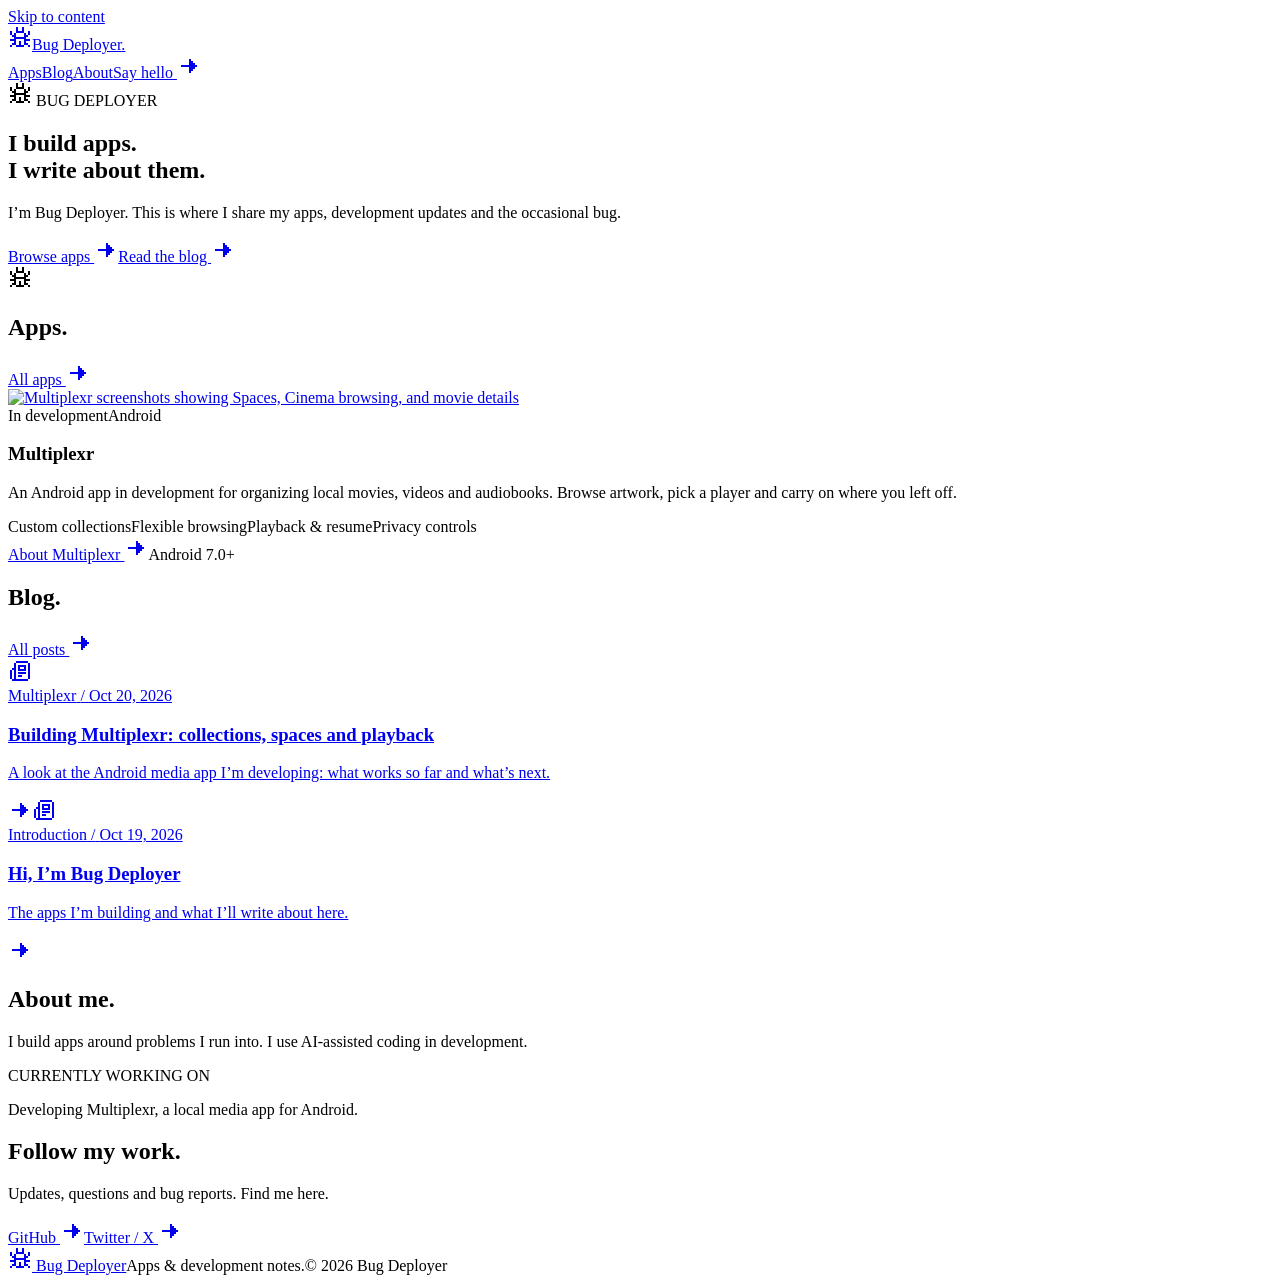
==== commit 02b4e721: "Publish development-only Multiplexr write-up" ====
--- a/index.html
+++ b/index.html
@@ -1 +1 @@
-<!DOCTYPE html><html lang="en"><head><meta charSet="utf-8"/><link rel="preconnect" href="/" crossorigin=""/><meta name="viewport" content="width=device-width, initial-scale=1"/><link rel="stylesheet" href="/mjowdev.github.io/_next/static/chunks/3dtbgdv_qlb6q.css" data-precedence="next"/><link rel="preload" as="script" fetchPriority="low" href="/mjowdev.github.io/_next/static/chunks/1x6obpmlu1_c2.js"/><script src="/mjowdev.github.io/_next/static/chunks/2fzxukf5i8xn4.js" async=""></script><script src="/mjowdev.github.io/_next/static/chunks/33jqo_7qhbp5d.js" async=""></script><script src="/mjowdev.github.io/_next/static/chunks/0wd7lqstjoqza.js" async=""></script><script src="/mjowdev.github.io/_next/static/chunks/turbopack-2zn56qsiu0pht.js" async=""></script><script src="/mjowdev.github.io/_next/static/chunks/27gjg8e11zukd.js" async=""></script><title>Bug Deployer — Apps &amp; blog</title><meta name="description" content="Android apps and development notes by Bug Deployer. Follow Multiplexr and read the blog."/><link rel="icon" href="/mjowdev.github.io/icon.svg?icon.3s6f8rfmyqqrs.svg" sizes="any" type="image/svg+xml"/><meta name="next-size-adjust" content=""/><script src="/mjowdev.github.io/_next/static/chunks/0cz1d0mv5g_q7.js" noModule=""></script></head><body><div hidden=""><!--$--><!--/$--></div><a class="skip" href="#main">Skip to content</a><header class="header"><a class="wordmark" href="/mjowdev.github.io"><span class="brand-icon"><svg viewBox="0 0 24 24" width="24" height="24" fill="currentColor" xmlns="http://www.w3.org/2000/svg" class="pixel-icon " aria-hidden="true" focusable="false"><path d="M2 5h2v4H2zm20 0h-2v4h2zM4 9h2v2H4zm16 0h-2v2h2zM2 13h4v2H2zm20 0h-4v2h4zM4 17h2v2H4zm16 0h-2v2h2zM2 19h2v2H2zm20 0h-2v2h2zM6 11h12v2H6z"></path><path d="M6 7h2v12H6zm10 0h2v12h-2zM8 19h8v2H8zM8 5h8v2H8z"></path><path d="M11 15h2v6h-2zM8 1h2v6H8zm6 0h2v6h-2z"></path></svg></span><span>Bug Deployer<span class="dot">.</span></span></a><nav aria-label="Main navigation"><a href="/mjowdev.github.io/projects/">Apps</a><a href="/mjowdev.github.io/blog/">Blog</a><a href="/mjowdev.github.io#about">About</a><a class="nav-connect" href="/mjowdev.github.io#connect">Say hello <svg viewBox="0 0 24 24" width="24" height="24" fill="currentColor" xmlns="http://www.w3.org/2000/svg" class="pixel-icon " aria-hidden="true" focusable="false"><path d="M4 11v2h16v-2zm12 2v2h2v-2zm-2 2v2h2v-2zm-2 2v2h2v-2zm4-6V9h2v2z"></path><path d="M14 15V7h2v8zm-2 2V5h2v12z"></path></svg></a></nav></header><main id="main"><section class="hero"><div><div class="eyebrow"><span class="tiny-star"><svg viewBox="0 0 24 24" width="24" height="24" fill="currentColor" xmlns="http://www.w3.org/2000/svg" class="pixel-icon " aria-hidden="true" focusable="false"><path d="M2 5h2v4H2zm20 0h-2v4h2zM4 9h2v2H4zm16 0h-2v2h2zM2 13h4v2H2zm20 0h-4v2h4zM4 17h2v2H4zm16 0h-2v2h2zM2 19h2v2H2zm20 0h-2v2h2zM6 11h12v2H6z"></path><path d="M6 7h2v12H6zm10 0h2v12h-2zM8 19h8v2H8zM8 5h8v2H8z"></path><path d="M11 15h2v6h-2zM8 1h2v6H8zm6 0h2v6h-2z"></path></svg></span> BUG DEPLOYER</div><h1><span class="">I build apps.<br/></span><span class="muted-heading">I write about them.<br/></span></h1><p class="hero-intro">I’m Bug Deployer. This is where I share my apps, development updates and the occasional bug.</p><div class="actions"><a class="button primary" href="/mjowdev.github.io/projects/">Browse apps <span><svg viewBox="0 0 24 24" width="24" height="24" fill="currentColor" xmlns="http://www.w3.org/2000/svg" class="pixel-icon " aria-hidden="true" focusable="false"><path d="M4 11v2h16v-2zm12 2v2h2v-2zm-2 2v2h2v-2zm-2 2v2h2v-2zm4-6V9h2v2z"></path><path d="M14 15V7h2v8zm-2 2V5h2v12z"></path></svg></span></a><a class="text-link" href="/mjowdev.github.io/blog/">Read the blog <span><svg viewBox="0 0 24 24" width="24" height="24" fill="currentColor" xmlns="http://www.w3.org/2000/svg" class="pixel-icon " aria-hidden="true" focusable="false"><path d="M4 11v2h16v-2zm12 2v2h2v-2zm-2 2v2h2v-2zm-2 2v2h2v-2zm4-6V9h2v2z"></path><path d="M14 15V7h2v8zm-2 2V5h2v12z"></path></svg></span></a></div></div><div class="hero-bug" aria-hidden="true"><svg viewBox="0 0 24 24" width="24" height="24" fill="currentColor" xmlns="http://www.w3.org/2000/svg" class="pixel-icon " aria-hidden="true" focusable="false"><path d="M2 5h2v4H2zm20 0h-2v4h2zM4 9h2v2H4zm16 0h-2v2h2zM2 13h4v2H2zm20 0h-4v2h4zM4 17h2v2H4zm16 0h-2v2h2zM2 19h2v2H2zm20 0h-2v2h2zM6 11h12v2H6z"></path><path d="M6 7h2v12H6zm10 0h2v12h-2zM8 19h8v2H8zM8 5h8v2H8z"></path><path d="M11 15h2v6h-2zM8 1h2v6H8zm6 0h2v6h-2z"></path></svg></div></section><section id="projects" class="section"><div class="section-head"><div><h2>Apps<span class="dot">.</span></h2></div><a class="text-link" href="/mjowdev.github.io/projects/">All apps <svg viewBox="0 0 24 24" width="24" height="24" fill="currentColor" xmlns="http://www.w3.org/2000/svg" class="pixel-icon " aria-hidden="true" focusable="false"><path d="M4 11v2h16v-2zm12 2v2h2v-2zm-2 2v2h2v-2zm-2 2v2h2v-2zm4-6V9h2v2z"></path><path d="M14 15V7h2v8zm-2 2V5h2v12z"></path></svg></a></div><article class="project-card"><a class="project-showcase" href="/mjowdev.github.io/multiplexr-showcase.jpg" aria-label="View Multiplexr screenshots at full size"><img src="/mjowdev.github.io/multiplexr-showcase.jpg" width="1280" height="853" alt="Multiplexr screenshots showing Spaces, Cinema browsing, and movie details" loading="lazy"/></a><div class="project-info"><div class="tag-row"><span class="badge">In development</span><span class="micro">Android</span></div><h3>Multiplexr</h3><p>Your local movies, videos and audiobooks, organized into collections. Browse artwork, pick a player and carry on where you left off.</p><div class="feature-tags"><span>Custom collections</span><span>Flexible browsing</span><span>Playback &amp; resume</span><span>Privacy controls</span></div><div class="project-bottom"><a class="text-link" href="/mjowdev.github.io/blog/multiplexr/">About Multiplexr <svg viewBox="0 0 24 24" width="24" height="24" fill="currentColor" xmlns="http://www.w3.org/2000/svg" class="pixel-icon " aria-hidden="true" focusable="false"><path d="M4 11v2h16v-2zm12 2v2h2v-2zm-2 2v2h2v-2zm-2 2v2h2v-2zm4-6V9h2v2z"></path><path d="M14 15V7h2v8zm-2 2V5h2v12z"></path></svg></a><span class="micro">Android 7.0+</span></div></div></article></section><section class="section"><div class="section-head"><div><h2>Blog<span class="dot">.</span></h2></div><a class="text-link" href="/mjowdev.github.io/blog/">All posts <svg viewBox="0 0 24 24" width="24" height="24" fill="currentColor" xmlns="http://www.w3.org/2000/svg" class="pixel-icon " aria-hidden="true" focusable="false"><path d="M4 11v2h16v-2zm12 2v2h2v-2zm-2 2v2h2v-2zm-2 2v2h2v-2zm4-6V9h2v2z"></path><path d="M14 15V7h2v8zm-2 2V5h2v12z"></path></svg></a></div><a class="post-row" href="/mjowdev.github.io/blog/multiplexr/"><span class="post-icon"><svg viewBox="0 0 24 24" width="24" height="24" fill="currentColor" xmlns="http://www.w3.org/2000/svg" class="pixel-icon " aria-hidden="true" focusable="false"><path d="M8 2h12v2H8zM6 4h2v16H6zm14 0h2v16h-2zM4 20h16v2H4zm-2-9h2v9H2zm2-2h2v2H4zm6-3h8v2h-8zm0 4h8v2h-8zm0-2h2v2h-2zm6 0h2v2h-2zm-6 5h8v2h-8zm0 3h4v2h-4z"></path></svg></span><div><div class="micro">Multiplexr<!-- --> <span class="separator">/</span> <!-- -->Oct 20, 2026</div><h3>Multiplexr: collections, spaces and local playback</h3><p>Collections, playback and metadata in Multiplexr, plus features still in testing.</p></div><span class="post-arrow"><svg viewBox="0 0 24 24" width="24" height="24" fill="currentColor" xmlns="http://www.w3.org/2000/svg" class="pixel-icon " aria-hidden="true" focusable="false"><path d="M4 11v2h16v-2zm12 2v2h2v-2zm-2 2v2h2v-2zm-2 2v2h2v-2zm4-6V9h2v2z"></path><path d="M14 15V7h2v8zm-2 2V5h2v12z"></path></svg></span></a><a class="post-row" href="/mjowdev.github.io/blog/hello-world/"><span class="post-icon"><svg viewBox="0 0 24 24" width="24" height="24" fill="currentColor" xmlns="http://www.w3.org/2000/svg" class="pixel-icon " aria-hidden="true" focusable="false"><path d="M8 2h12v2H8zM6 4h2v16H6zm14 0h2v16h-2zM4 20h16v2H4zm-2-9h2v9H2zm2-2h2v2H4zm6-3h8v2h-8zm0 4h8v2h-8zm0-2h2v2h-2zm6 0h2v2h-2zm-6 5h8v2h-8zm0 3h4v2h-4z"></path></svg></span><div><div class="micro">Introduction<!-- --> <span class="separator">/</span> <!-- -->Oct 19, 2026</div><h3>Hi, I’m Bug Deployer</h3><p>The apps I’m building and what I’ll write about here.</p></div><span class="post-arrow"><svg viewBox="0 0 24 24" width="24" height="24" fill="currentColor" xmlns="http://www.w3.org/2000/svg" class="pixel-icon " aria-hidden="true" focusable="false"><path d="M4 11v2h16v-2zm12 2v2h2v-2zm-2 2v2h2v-2zm-2 2v2h2v-2zm4-6V9h2v2z"></path><path d="M14 15V7h2v8zm-2 2V5h2v12z"></path></svg></span></a></section><section id="about" class="section about-grid"><div><h2>About me<span class="dot">.</span></h2><p>I build apps around problems I run into. I use AI-assisted coding in development.</p></div><aside class="now-card"><span class="eyebrow"><span class="status-light"></span> CURRENTLY WORKING ON</span><p>Multiplexr — collections, playback and audiobooks for Android.</p></aside></section><section id="connect" class="connect"><h2>Follow my work<span class="dot">.</span></h2><p>Updates, questions and bug reports. Find me here.</p><div class="socials"><a class="button" href="https://github.com/bugdeployer">GitHub<!-- --> <svg viewBox="0 0 24 24" width="24" height="24" fill="currentColor" xmlns="http://www.w3.org/2000/svg" class="pixel-icon " aria-hidden="true" focusable="false"><path d="M4 11v2h16v-2zm12 2v2h2v-2zm-2 2v2h2v-2zm-2 2v2h2v-2zm4-6V9h2v2z"></path><path d="M14 15V7h2v8zm-2 2V5h2v12z"></path></svg></a><a class="button" href="https://x.com/mjowdev">Twitter / X<!-- --> <svg viewBox="0 0 24 24" width="24" height="24" fill="currentColor" xmlns="http://www.w3.org/2000/svg" class="pixel-icon " aria-hidden="true" focusable="false"><path d="M4 11v2h16v-2zm12 2v2h2v-2zm-2 2v2h2v-2zm-2 2v2h2v-2zm4-6V9h2v2z"></path><path d="M14 15V7h2v8zm-2 2V5h2v12z"></path></svg></a></div></section></main><!--$--><!--/$--><footer><a class="footer-brand" href="/mjowdev.github.io"><svg viewBox="0 0 24 24" width="24" height="24" fill="currentColor" xmlns="http://www.w3.org/2000/svg" class="pixel-icon " aria-hidden="true" focusable="false"><path d="M2 5h2v4H2zm20 0h-2v4h2zM4 9h2v2H4zm16 0h-2v2h2zM2 13h4v2H2zm20 0h-4v2h4zM4 17h2v2H4zm16 0h-2v2h2zM2 19h2v2H2zm20 0h-2v2h2zM6 11h12v2H6z"></path><path d="M6 7h2v12H6zm10 0h2v12h-2zM8 19h8v2H8zM8 5h8v2H8z"></path><path d="M11 15h2v6h-2zM8 1h2v6H8zm6 0h2v6h-2z"></path></svg> Bug Deployer</a><span>Apps &amp; development notes.</span><span>© <!-- -->2026<!-- --> Bug Deployer</span></footer><script id="_R_">(globalThis["TURBOPACK"] || (globalThis["TURBOPACK"] = [])).push({"otherChunks":["static/chunks/1x6obpmlu1_c2.js","static/chunks/2fzxukf5i8xn4.js","static/chunks/33jqo_7qhbp5d.js","static/chunks/0wd7lqstjoqza.js"],"runtimeModuleIds":[94553]});</script><script src="/mjowdev.github.io/_next/static/chunks/1x6obpmlu1_c2.js" async=""></script><script>(self.__next_f=self.__next_f||[]).push([0])</script><script>self.__next_f.push([1,"1:\"$Sreact.fragment\"\n2:\"/mjowdev.github.io/_next/static/chunks/27gjg8e11zukd.js\"\n3:I[22016,[\"$2\"],\"\"]\n4:I[39756,[\"$2\"],\"default\"]\n5:I[37457,[\"$2\"],\"default\"]\ne:\"ViewportBoundary\"\nf:I[97367,[\"$2\"],\"$e\"]\n11:\"MetadataBoundary\"\n12:I[97367,[\"$2\"],\"$11\"]\n13:\"$Sreact.suspense\"\n15:I[68027,[\"$2\"],\"default\",1]\n:HL[\"/mjowdev.github.io/_next/static/chunks/3dtbgdv_qlb6q.css\",\"style\"]\n:HC[\"/\",\"\"]\n6:[[\"children\",{\"s\":\"__PAGE__\",\"h\":512,\"d\":{\"r\":[\"$\",\"$1\",\"c\",{\"children\":[[\"$\",\"main\",null,{\"id\":\"main\",\"children\":[[\"$\",\"section\",null,{\"className\":\"hero\",\"children\":[[\"$\",\"div\",null,{\"children\":[[\"$\",\"div\",null,{\"className\":\"eyebrow\",\"children\":[[\"$\",\"span\",null,{\"className\":\"tiny-star\",\"children\":[\"$\",\"svg\",null,{\"viewBox\":\"0 0 24 24\",\"width\":\"24\",\"height\":\"24\",\"fill\":\"currentColor\",\"xmlns\":\"http://www.w3.org/2000/svg\",\"className\":\"pixel-icon \",\"aria-hidden\":\"true\",\"focusable\":\"false\",\"children\":[[\"$\",\"path\",null,{\"d\":\"M2 5h2v4H2zm20 0h-2v4h2zM4 9h2v2H4zm16 0h-2v2h2zM2 13h4v2H2zm20 0h-4v2h4zM4 17h2v2H4zm16 0h-2v2h2zM2 19h2v2H2zm20 0h-2v2h2zM6 11h12v2H6z\"}],[\"$\",\"path\",null,{\"d\":\"M6 7h2v12H6zm10 0h2v12h-2zM8 19h8v2H8zM8 5h8v2H8z\"}],[\"$\",\"path\",null,{\"d\":\"M11 15h2v6h-2zM8 1h2v6H8zm6 0h2v6h-2z\"}]]}]}],\" BUG DEPLOYER\"]}],[\"$\",\"h1\",null,{\"children\":[[\"$\",\"span\",\"I build apps.\",{\"className\":\"\",\"children\":[\"I build apps.\",[\"$\",\"br\",null,{}]]}],[\"$\",\"span\",\"I write about them.\",{\"className\":\"muted-heading\",\"children\":[\"I write about them.\",[\"$\",\"br\",null,{}]]}]]}],[\"$\",\"p\",null,{\"className\":\"hero-intro\",\"children\":\"I’m Bug Deployer. This is where I share my apps, development updates and the occasional bug.\"}],\"$L7\"]}],\"$L8\"]}],\"$L9\",\"$La\",\"$Lb\",\"$Lc\",false]}],null,\"$Ld\"]}],\"p\":false,\"v\":null}}]]\n0:{\"P\":null,\"c\":[\"\",\"\"],\"q\":\"\",\"i\":false,\"t\":{\"t\":{\"s\":\"\",\"h\":528,\"d\":{\"r\":[\"$\",\"$1\",\"c\",{\"children\":[[[\"$\",\"link\",\"0\",{\"rel\":\"stylesheet\",\"href\":\"/mjowdev.github.io/_next/static/chunks/3dtbgdv_qlb6q.css\",\"precedence\":\"next\",\"crossOrigin\":\"$undefined\",\"nonce\":\"$undefined\"}],[\"$\",\"script\",\"script-0\",{\"src\":\"/mjowdev.github.io/_next/static/chunks/27gjg8e11zukd.js\",\"async\":true,\"nonce\":\"$undefined\"}]],[\"$\",\"html\",null,{\"lang\":\"en\",\"children\":[\"$\",\"body\",null,{\"children\":[[\"$\",\"a\",null,{\"className\":\"skip\",\"href\":\"#main\",\"children\":\"Skip to content\"}],[\"$\",\"header\",null,{\"className\":\"header\",\"children\":[[\"$\",\"$L3\",null,{\"href\":\"/\",\"className\":\"wordmark\",\"children\":[[\"$\",\"span\",null,{\"className\":\"brand-icon\",\"children\":[\"$\",\"svg\",null,{\"viewBox\":\"0 0 24 24\",\"width\":\"24\",\"height\":\"24\",\"fill\":\"currentColor\",\"xmlns\":\"http://www.w3.org/2000/svg\",\"className\":\"pixel-icon \",\"aria-hidden\":\"true\",\"focusable\":\"false\",\"children\":[[\"$\",\"path\",null,{\"d\":\"M2 5h2v4H2zm20 0h-2v4h2zM4 9h2v2H4zm16 0h-2v2h2zM2 13h4v2H2zm20 0h-4v2h4zM4 17h2v2H4zm16 0h-2v2h2zM2 19h2v2H2zm20 0h-2v2h2zM6 11h12v2H6z\"}],[\"$\",\"path\",null,{\"d\":\"M6 7h2v12H6zm10 0h2v12h-2zM8 19h8v2H8zM8 5h8v2H8z\"}],[\"$\",\"path\",null,{\"d\":\"M11 15h2v6h-2zM8 1h2v6H8zm6 0h2v6h-2z\"}]]}]}],[\"$\",\"span\",null,{\"children\":[\"Bug Deployer\",[\"$\",\"span\",null,{\"className\":\"dot\",\"children\":\".\"}]]}]]}],[\"$\",\"nav\",null,{\"aria-label\":\"Main navigation\",\"children\":[[\"$\",\"$L3\",null,{\"href\":\"/projects/\",\"children\":\"Apps\"}],[\"$\",\"$L3\",null,{\"href\":\"/blog/\",\"children\":\"Blog\"}],[\"$\",\"$L3\",null,{\"href\":\"/#about\",\"children\":\"About\"}],[\"$\",\"$L3\",null,{\"href\":\"/#connect\",\"className\":\"nav-connect\",\"children\":[\"Say hello \",[\"$\",\"svg\",null,{\"viewBox\":\"0 0 24 24\",\"width\":\"24\",\"height\":\"24\",\"fill\":\"currentColor\",\"xmlns\":\"http://www.w3.org/2000/svg\",\"className\":\"pixel-icon \",\"aria-hidden\":\"true\",\"focusable\":\"false\",\"children\":[[\"$\",\"path\",null,{\"d\":\"M4 11v2h16v-2zm12 2v2h2v-2zm-2 2v2h2v-2zm-2 2v2h2v-2zm4-6V9h2v2z\"}],[\"$\",\"path\",null,{\"d\":\"M14 15V7h2v8zm-2 2V5h2v12z\"}]]}]]}]]}]]}],[\"$\",\"$L4\",null,{\"parallelRouterKey\":\"children\",\"error\":\"$undefined\",\"errorStyles\":\"$undefined\",\"errorScripts\":\"$undefined\",\"template\":[\"$\",\"$L5\",null,{}],\"templateStyles\":\"$undefined\",\"templateScripts\":\"$undefined\",\"notFound\":[[\"$\",\"main\",null,{\"id\":\"main\",\"className\":\"inner-page\",\"children\":[[\"$\",\"div\",null,{\"className\":\"eyebrow\",\"children\":\"404\"}],[\"$\",\"h1\",null,{\"children\":\"Page not found.\"}],[\"$\",\"p\",null,{\"children\":\"This page doesn’t exist.\"}],[\"$\",\"$L3\",null,{\"href\":\"/\",\"className\":\"button primary\",\"children\":[\"Return home \",[\"$\",\"svg\",null,{\"viewBox\":\"0 0 24 24\",\"width\":\"24\",\"height\":\"24\",\"fill\":\"currentColor\",\"xmlns\":\"http://www.w3.org/2000/svg\",\"className\":\"pixel-icon \",\"aria-hidden\":\"true\",\"focusable\":\"false\",\"children\":[[\"$\",\"path\",null,{\"d\":\"M4 11v2h16v-2zm12 2v2h2v-2zm-2 2v2h2v-2zm-2 2v2h2v-2zm4-6V9h2v2z\"}],[\"$\",\"path\",null,{\"d\":\"M14 15V7h2v8zm-2 2V5h2v12z\"}]]}]]}]]}],[]],\"forbidden\":\"$undefined\",\"unauthorized\":\"$undefined\"}],[\"$\",\"footer\",null,{\"children\":[[\"$\",\"$L3\",null,{\"href\":\"/\",\"className\":\"footer-brand\",\"children\":[[\"$\",\"svg\",null,{\"viewBox\":\"0 0 24 24\",\"width\":\"24\",\"height\":\"24\",\"fill\":\"currentColor\",\"xmlns\":\"http://www.w3.org/2000/svg\",\"className\":\"pixel-icon \",\"aria-hidden\":\"true\",\"focusable\":\"false\",\"children\":[[\"$\",\"path\",null,{\"d\":\"M2 5h2v4H2zm20 0h-2v4h2zM4 9h2v2H4zm16 0h-2v2h2zM2 13h4v2H2zm20 0h-4v2h4zM4 17h2v2H4zm16 0h-2v2h2zM2 19h2v2H2zm20 0h-2v2h2zM6 11h12v2H6z\"}],[\"$\",\"path\",null,{\"d\":\"M6 7h2v12H6zm10 0h2v12h-2zM8 19h8v2H8zM8 5h8v2H8z\"}],[\"$\",\"path\",null,{\"d\":\"M11 15h2v6h-2zM8 1h2v6H8zm6 0h2v6h-2z\"}]]}],\" Bug Deployer\"]}],[\"$\",\"span\",null,{\"children\":\"Apps \u0026 development notes.\"}],[\"$\",\"span\",null,{\"children\":[\"© \",2026,\" Bug Deployer\"]}]]}]]}]}]]}],\"p\":false,\"v\":null},\"c\":\"$Q6\"},\"h\":{\"r\":[\"$\",\"$1\",\"h\",{\"children\":[null,[\"$\",\"$Lf\",null,{\"children\":\"$L10\"}],[\"$\",\"$L12\",null,{\"children\":[[\"$\",\"div\",null,{\"hidden\":true,\"children\":[\"$\",\"$13\",null,{\"name\":\"Next.Metadata\",\"children\":\"$L14\"}]}],null]}],[\"$\",\"meta\",null,{\"name\":\"next-size-adjust\",\"content\":\"\"}]]}],\"p\":false,\"v\":null}},\"m\":\"$undefined\",\"G\":[\"$15\",[[\"$\",\"link\",\"0\",{\"rel\":\"stylesheet\",\"href\":\"/mjowdev.github.io/_next/static/chunks/3dtbgdv_qlb6q.css\",\"precedence\":\"next\",\"crossOrigin\":\"$undefined\",\"nonce\":\"$undefined\"}]]],\"S\":true,\"r\":\"$undefined\",\"s\":\"$undefined\",\"a\":\"$undefined\",\"l\":\"$undefined\",\"p\":\"$undefined\",\"d\":\"$undefined\",\"b\":\"b6QHo6EjO_P9c9aPPj5fZ\"}\n16:I[97367,[\"$2\"],\"OutletBoundary\"]\n7:[\"$\",\"div\",null,{\"className\":\"actions\",\"children\":[[\"$\",\"$L3\",null,{\"className\":\"button primary\",\"href\":\"/projects/\",\"children\":[\"Browse apps \",[\"$\",\"span\",null,{\"children\":[\"$\",\"svg\",null,{\"viewBox\":\"0 0 24 24\",\"width\":\"24\",\"height\":\"24\",\"fill\":\"currentColor\",\"xmlns\":\"http://www.w3.org/2000/svg\",\"className\":\"pixel-icon \",\"aria-hidden\":\"true\",\"focusable\":\"false\",\"children\":[[\"$\",\"path\",null,{\"d\":\"M4 11v2h16v-2zm12 2v2h2v-2zm-2 2v2h2v-2zm-2 2v2h2v-2zm4-6V9h2v2z\"}],[\"$\",\"path\",null,{\"d\":\"M14 15V7h2v8zm-2 2V5h2v12z\"}]]}]}]]}],[\"$\",\"$L3\",null,{\"className\":\"text-link\",\"href\":\"/blog/\",\"children\":[\"Read the blog \",[\"$\",\"span\",null,{\"children\":[\"$\",\"svg\",null,{\"viewBox\":\"0 0 24 24\",\"width\":\"24\",\"height\":\"24\",\"fill\":\"currentColor\",\"xmlns\":\"http://www.w3.org/2000/svg\",\"className\":\"pixel-icon \",\"aria-hidden\":\"true\",\"focusable\":\"false\",\"children\":[[\"$\",\"path\",null,{\"d\":\"M4 11v2h16v-2zm12 2v2h2v-2zm-2 2v2h2v-2zm-2 2v2h2v-2zm4-6V9h2v2z\"}],[\"$\",\"path\",null,{\"d\":\"M14 15V7h2v8zm-2 2V5h2v12z\"}]]}]}]]}]]}]\n8:[\"$\",\"div\",null,{\"className\":\"hero-bug\",\"aria-hidden\":\"true\",\"children\":[\"$\",\"svg\",null,{\"viewBox\":\"0 0 24 24\",\"width\":\"24\",\"height\":\"24\",\"fill\":\"currentColor\",\"xmlns\":\"http://www.w3.org/2000/svg\",\"className\":\"pixel-icon \",\"aria-hidden\":\"true\",\"focusable\":\"false\",\"children\":[[\"$\",\"path\",null,{\"d\":\"M2 5h2v4H2zm20 0h-2v4h2zM4 9h2v2H4zm16 0h-2v2h2zM2 13h4v2H2zm20 0h-4v2h4zM4 17h2v2H4zm16 0h-2v2h2zM2 19h2v2H2zm20 0h-2v2h2zM6 11h12v2H6z\"}],[\"$\",\"path\",null,{\"d\":\"M6 7h2v12H6zm10 0h2v12h-2zM8 19h8v2H8zM8 5h8v2H8z\"}],[\"$\",\"path\",null,{\"d\":\"M11 15h2v6h-2zM8 1h2v6H8zm6 0h2v6h-2z\"}]]}]}]\n9:[\"$\",\"section\",null,{\"id\":\"projects\",\"className\":\"section\",\"children\":[[\"$\",\"div\",null,{\"className\":\"section-head\",\"children\":[[\"$\",\"div\",null,{\"children\":[\"$\",\"h2\",null,{\"children\":[\"Apps\",[\"$\",\"span\",null,{\"className\":\"dot\",\"children\":\".\"}]]}]}],[\"$\",\"$L3\",null,{\"className\":\"text-link\",\"href\":\"/projects/\",\"children\":[\"All apps \",[\"$\",\"svg\",null,{\"viewBox\":\"0 0 24 24\",\"width\":\"24\",\"height\":\"24\",\"fill\":\"currentColor\",\"xmlns\":\"http://www.w3.org/2000/svg\",\"className\":\"pixel-icon \",\"aria-hidden\":\"true\",\"focusable\":\"false\",\"children\":[[\"$\",\"path\",null,{\"d\":\"M4 11v2h16v-2zm12 2v2h2v-2zm-2 2v2h2v-2zm-2 2v2h2v-2zm4-6V9h2v2z\"}],[\"$\",\"path\",null,{\"d\":\"M14 15V7h2v8zm-2 2V5h2v12z\"}]]}]]}]]}],[\"$\",\"article\",null,{\"className\":\"project-card\",\"children\":[[\"$\",\"a\",null,{\"className\":\"project-showcase\",\"href\":\"/mjowdev.github.io/multiplexr-showcase.jpg\",\"aria-label\":\"View Multiplexr screenshots at full size\",\"children\":[\"$\",\"img\",null,{\"src\":\"/mjowdev.github.io/multiplexr-showcase.jpg\",\"width\":\"1280\",\"height\":\"853\",\"alt\":\"Multiplexr screenshots showing Spaces, Cinema browsing, and movie details\",\"loading\":\"lazy\"}]}],[\"$\",\"div\",null,{\"className\":\"project-info\",\"children\":[[\"$\",\"div\",null,{\"className\":\"tag-row\",\"children\":[[\"$\",\"span\",null,{\"className\":\"badge\",\"children\":\"In development\"}],[\"$\",\"span\",null,{\"className\":\"micro\",\"children\":\"Android\"}]]}],[\"$\",\"h3\",null,{\"children\":\"Multiplexr\"}],[\"$\",\"p\",null,{\"children\":\"Your local movies, videos and audiobooks, organized into collections. Browse artwork, pick a player and carry on where you left off.\"}],[\"$\",\"div\",null,{\"className\":\"feature-tags\",\"children\":[[\"$\",\"span\",\"Custom collections\",{\"children\":\"Custom collections\"}],[\"$\",\"span\",\"Flexible browsing\",{\"children\":\"Flexible browsing\"}],[\"$\",\"span\",\"Playback \u0026 resume\",{\"children\":\"Playback \u0026 resume\"}],[\"$\",\"span\",\"Privacy controls\",{\"children\":\"Privacy controls\"}]]}],[\"$\",\"div\",null,{\"className\":\"project-bottom\",\"children\":[[\"$\",\"$L3\",null,{\"className\":\"text-link\",\"href\":\"/blog/multiplexr/\",\"children\":[\"About Multiplexr \",[\"$\",\"svg\",null,{\"viewBox\":\"0 0 24 24\",\"width\":\"24\",\"height\":\"24\",\"fill\":\"currentColor\",\"xmlns\":\"http://www.w3.org/2000/svg\",\"className\":\"pixel-icon \",\"aria-hidden\":\"true\",\"focusable\":\"false\",\"children\":[[\"$\",\"path\",null,{\"d\":\"M4 11v2h16v-2zm12 2v2h2v-2zm-2 2v2h2v-2zm-2 2v2h2v-2zm4-6V9h2v2z\"}],[\"$\",\"path\",null,{\"d\":\"M14 15V7h2v8zm-2 2V5h2v12z\"}]]}]]}],[\"$\",\"span\",null,{\"className\":\"micro\",\"children\":\"Android 7.0+\"}]]}]]}]]}]]}]\na:[\"$\",\"section\",null,{\"className\":\"section\",\"children\":[[\"$\",\"div\",null,{\"className\":\"section-head\",\"children\":[[\"$\",\"div\",null,{\"children\":[\"$\",\"h2\",null,{\"children\":[\"Blog\",[\"$\",\"span\",null,{\"className\":\"dot\",\"children\":\".\"}]]}]}],[\"$\",\"$L3\",null,{\"className\":\"text-link\",\"href\":\"/blog/\",\"children\":[\"All posts \",[\"$\",\"svg\",null,{\"viewBox\":\"0 0 24 24\",\"width\":\"24\",\"height\":\"24\",\"fill\":\"currentColor\",\"xmlns\":\"http://www.w3.org/2000/svg\",\"className\":\"pixel-icon \",\"aria-hidden\":\"true\",\"focusable\":\"false\",\"children\":[[\"$\",\"path\",null,{\"d\":\"M4 11v2h16v-2zm12 2v2h2v-2zm-2 2v2h2v-2zm-2 2v2h2v-2zm4-6V9h2v2z\"}],[\"$\",\"path\",null,{\"d\":\"M14 15V7h2v8zm-2 2V5h2v12z\"}]]}]]}]]}],[[\"$\",\"$L3\",\"multiplexr\",{\"href\":\"/blog/multiplexr/\",\"className\":\"post-row\",\"children\":[[\"$\",\"span\",null,{\"className\":\"post-icon\",\"children\":[\"$\",\"svg\",null,{\"viewBox\":\"0 0 24 24\",\"width\":\"24\",\"height\":\"24\",\"fill\":\"currentColor\",\"xmlns\":\"http://www.w3.org/2000/svg\",\"className\":\"pixel-icon \",\"aria-hidden\":\"true\",\"focusable\":\"false\",\"children\":[\"$\",\"path\",null,{\"d\":\"M8 2h12v2H8zM6 4h2v16H6zm14 0h2v16h-2zM4 20h16v2H4zm-2-9h2v9H2zm2-2h2v2H4zm6-3h8v2h-8zm0 4h8v2h-8zm0-2h2v2h-2zm6 0h2v2h-2zm-6 5h8v2h-8zm0 3h4v2h-4z\"}]}]}],[\"$\",\"div\",null,{\"children\":[[\"$\",\"div\",null,{\"className\":\"micro\",\"children\":[\"Multiplexr\",\" \",[\"$\",\"span\",null,{\"className\":\"separator\",\"children\":\"/\"}],\" \",\"Oct 20, 2026\"]}],[\"$\",\"h3\",null,{\"children\":\"Multiplexr: collections, spaces and local playback\"}],[\"$\",\"p\",null,{\"children\":\"Collections, playback and metadata in Multiplexr, plus features still in testing.\"}]]}],[\"$\",\"span\",null,{\"className\":\"post-arrow\",\"children\":[\"$\",\"svg\",null,{\"viewBox\":\"0 0 24 24\",\"width\":\"24\",\"height\":\"24\",\"fill\":\"currentColor\",\"xmlns\":\"http://www.w3.org/2000/svg\",\"className\":\"pixel-icon \",\"aria-hidden\":\"true\",\"focusable\":\"false\",\"children\":[[\"$\",\"path\",null,{\"d\":\"M4 11v2h16v-2zm12 2v2h2v-2zm-2 2v2h2v-2zm-2 2v2h2v-2zm4-6V9h2v2z\"}],[\"$\",\"path\",null,{\"d\":\"M14 15V7h2v8zm-2 2V5h2v12z\"}]]}]}]]}],[\"$\",\"$L3\",\"hello-world\",{\"href\":\"/blog/hello-world/\",\"className\":\"post-row\",\"children\":[[\"$\",\"span\",null,{\"className\":\"post-icon\",\"children\":[\"$\",\"svg\",null,{\"viewBox\":\"0 0 24 24\",\"width\":\"24\",\"height\":\"24\",\"fill\":\"currentColor\",\"xmlns\":\"http://www.w3.org/2000/svg\",\"className\":\"pixel-icon \",\"aria-hidden\":\"true\",\"focusable\":\"false\",\"children\":[\"$\",\"path\",null,{\"d\":\"M8 2h12v2H8zM6 4h2v16H6zm14 0h2v16h-2zM4 20h16v2H4zm-2-9h2v9H2zm2-2h2v2H4zm6-3h8v2h-8zm0 4h8v2h-8zm0-2h2v2h-2zm6 0h2v2h-2zm-6 5h8v2h-8zm0 3h4v2h-4z\"}]}]}],[\"$\",\"div\",null,{\"children\":[[\"$\",\"div\",null,{\"className\":\"micro\",\"children\":[\"Introduction\",\" \",[\"$\",\"span\",null,{\"className\":\"separator\",\"children\":\"/\"}],\" \",\"Oct 19, 2026\"]}],[\"$\",\"h3\",null,{\"children\":\"Hi, I’m Bug Deployer\"}],[\"$\",\"p\",null,{\"children\":\"The apps I’m building and what I’ll write about here.\"}]]}],[\"$\",\"span\",null,{\"className\":\"post-arrow\",\"children\":[\"$\",\"svg\",null,{\"viewBox\":\"0 0 24 24\",\"width\":\"24\",\"height\":\"24\",\"fill\":\"currentColor\",\"xmlns\":\"http://www.w3.org/2000/svg\",\"className\":\"pixel-icon \",\"aria-hidden\":\"true\",\"focusable\":\"false\",\"children\":[[\"$\",\"path\",null,{\"d\":\"M4 11v2h16v-2zm12 2v2h2v-2zm-2 2v2h2v-2zm-2 2v2h2v-2zm4-6V9h2v2z\"}],[\"$\",\"path\",null,{\"d\":\"M14 15V7h2v8zm-2 2V5h2v12z\"}]]}]}]]}]]]}]\nb:[\"$\",\"section\",null,{\"id\":\"about\",\"className\":\"section about-grid\",\"children\":[[\"$\",\"div\",null,{\"children\":[[\"$\",\"h2\",null,{\"children\":[\"About me\",[\"$\",\"span\",null,{\"className\":\"dot\",\"children\":\".\"}]]}],[\"$\",\"p\",null,{\"children\":\"I build apps around problems I run into. I use AI-assisted coding in development.\"}]]}],[\"$\",\"aside\",null,{\"className\":\"now-card\",\"children\":[[\"$\",\"span\",null,{\"className\":\"eyebrow\",\"children\":[[\"$\",\"span\",null,{\"className\":\"status-light\"}],\" CURRENTLY WORKING ON\"]}],[\"$\",\"p\",null,{\"children\":\"Multiplexr — collections, playback and audiobooks for Android.\"}]]}]]}]\nc:[\"$\",\"section\",null,{\"id\":\"connect\",\"className\":\"connect\",\"children\":[[\"$\",\"h2\",null,{\"children\":[\"Follow my work\",[\"$\",\"span\",null,{\"className\":\"dot\",\"children\":\".\"}]]}],[\"$\",\"p\",null,{\"children\":\"Updates, questions and bug reports. Find me here.\"}],[\"$\",\"div\",null,{\"className\":\"socials\",\"children\":[[\"$\",\"a\",\"https://github.com/bugdeployer\",{\"className\":\"button\",\"href\":\"https://github.com/bugdeployer\",\"children\":[\"GitHub\",\" \",[\"$\",\"svg\",null,{\"viewBox\":\"0 0 24 24\",\"width\":\"24\",\"height\":\"24\",\"fill\":\"currentColor\",\"xmlns\":\"http://www.w3.org/2000/svg\",\"className\":\"pixel-icon \",\"aria-hidden\":\"true\",\"focusable\":\"false\",\"children\":[[\"$\",\"path\",null,{\"d\":\"M4 11v2h16v-2zm12 2v2h2v-2zm-2 2v2h2v-2zm-2 2v2h2v-2zm4-6V9h2v2z\"}],[\"$\",\"path\",null,{\"d\":\"M14 15V7h2v8zm-2 2V5h2v12z\"}]]}]]}],[\"$\",\"a\",\"https://x.com/mjowdev\",{\"className\":\"button\",\"href\":\"https://x.com/mjowdev\",\"children\":[\"Twitter / X\",\" \",[\"$\",\"svg\",null,{\"viewBox\":\"0 0 24 24\",\"width\":\"24\",\"height\":\"24\",\"fill\":\"currentColor\",\"xmlns\":\"http://www.w3.org/2000/svg\",\"className\":\"pixel-icon \",\"aria-hidden\":\"true\",\"focusable\":\"false\",\"children\":[[\"$\",\"path\",null,{\"d\":\"M4 11v2h16v-2zm12 2v2h2v-2zm-2 2v2h2v-2zm-2 2v2h2v-2zm4-6V9h2v2z\"}],[\"$\",\"path\",null,{\"d\":\"M14 15V7h2v8zm-2 2V5h2v12z\"}]]}]]}]]}]]}]\nd:[\"$\",\"$L16\",null,{\"children\":[\"$\",\"$13\",null,{\"name\":\"Next.MetadataOutlet\",\"children\":\"$@17\"}]}]\n10:[[\"$\",\"meta\",\"0\",{\"charSet\":\"utf-8\"}],[\"$\",\"meta\",\"1\",{\"name\":\"viewport\",\"content\":\"width=device-width, initial-scale=1\"}]]\n18:I[27201,[\"$2\"],\"IconMark\"]\n14:[[\"$\",\"title\",\"0\",{\"children\":\"Bug Deployer — Apps \u0026 blog\"}],[\"$\",\"meta\",\"1\",{\"name\":\"description\",\"content\":\"Android apps and development notes by Bug Deployer. Follow Multiplexr and read the blog.\"}],[\"$\",\"link\",\"2\",{\"rel\":\"icon\",\"href\":\"/mjowdev.github.io/icon.svg?icon.3s6f8rfmyqqrs.svg\",\"sizes\":\"any\",\"type\":\"image/svg+xml\"}],[\"$\",\"$L18\",\"3\",{}]]\n17:null\n"])</script></body></html>+<!DOCTYPE html><html lang="en"><head><meta charSet="utf-8"/><link rel="preconnect" href="/" crossorigin=""/><meta name="viewport" content="width=device-width, initial-scale=1"/><link rel="stylesheet" href="/mjowdev.github.io/_next/static/chunks/3dtbgdv_qlb6q.css" data-precedence="next"/><link rel="preload" as="script" fetchPriority="low" href="/mjowdev.github.io/_next/static/chunks/1x6obpmlu1_c2.js"/><script src="/mjowdev.github.io/_next/static/chunks/2fzxukf5i8xn4.js" async=""></script><script src="/mjowdev.github.io/_next/static/chunks/33jqo_7qhbp5d.js" async=""></script><script src="/mjowdev.github.io/_next/static/chunks/0wd7lqstjoqza.js" async=""></script><script src="/mjowdev.github.io/_next/static/chunks/turbopack-2zn56qsiu0pht.js" async=""></script><script src="/mjowdev.github.io/_next/static/chunks/27gjg8e11zukd.js" async=""></script><title>Bug Deployer — Apps &amp; blog</title><meta name="description" content="Android apps and development notes by Bug Deployer. Follow Multiplexr and read the blog."/><link rel="icon" href="/mjowdev.github.io/icon.svg?icon.3s6f8rfmyqqrs.svg" sizes="any" type="image/svg+xml"/><meta name="next-size-adjust" content=""/><script src="/mjowdev.github.io/_next/static/chunks/0cz1d0mv5g_q7.js" noModule=""></script></head><body><div hidden=""><!--$--><!--/$--></div><a class="skip" href="#main">Skip to content</a><header class="header"><a class="wordmark" href="/mjowdev.github.io"><span class="brand-icon"><svg viewBox="0 0 24 24" width="24" height="24" fill="currentColor" xmlns="http://www.w3.org/2000/svg" class="pixel-icon " aria-hidden="true" focusable="false"><path d="M2 5h2v4H2zm20 0h-2v4h2zM4 9h2v2H4zm16 0h-2v2h2zM2 13h4v2H2zm20 0h-4v2h4zM4 17h2v2H4zm16 0h-2v2h2zM2 19h2v2H2zm20 0h-2v2h2zM6 11h12v2H6z"></path><path d="M6 7h2v12H6zm10 0h2v12h-2zM8 19h8v2H8zM8 5h8v2H8z"></path><path d="M11 15h2v6h-2zM8 1h2v6H8zm6 0h2v6h-2z"></path></svg></span><span>Bug Deployer<span class="dot">.</span></span></a><nav aria-label="Main navigation"><a href="/mjowdev.github.io/projects/">Apps</a><a href="/mjowdev.github.io/blog/">Blog</a><a href="/mjowdev.github.io#about">About</a><a class="nav-connect" href="/mjowdev.github.io#connect">Say hello <svg viewBox="0 0 24 24" width="24" height="24" fill="currentColor" xmlns="http://www.w3.org/2000/svg" class="pixel-icon " aria-hidden="true" focusable="false"><path d="M4 11v2h16v-2zm12 2v2h2v-2zm-2 2v2h2v-2zm-2 2v2h2v-2zm4-6V9h2v2z"></path><path d="M14 15V7h2v8zm-2 2V5h2v12z"></path></svg></a></nav></header><main id="main"><section class="hero"><div><div class="eyebrow"><span class="tiny-star"><svg viewBox="0 0 24 24" width="24" height="24" fill="currentColor" xmlns="http://www.w3.org/2000/svg" class="pixel-icon " aria-hidden="true" focusable="false"><path d="M2 5h2v4H2zm20 0h-2v4h2zM4 9h2v2H4zm16 0h-2v2h2zM2 13h4v2H2zm20 0h-4v2h4zM4 17h2v2H4zm16 0h-2v2h2zM2 19h2v2H2zm20 0h-2v2h2zM6 11h12v2H6z"></path><path d="M6 7h2v12H6zm10 0h2v12h-2zM8 19h8v2H8zM8 5h8v2H8z"></path><path d="M11 15h2v6h-2zM8 1h2v6H8zm6 0h2v6h-2z"></path></svg></span> BUG DEPLOYER</div><h1><span class="">I build apps.<br/></span><span class="muted-heading">I write about them.<br/></span></h1><p class="hero-intro">I’m Bug Deployer. This is where I share my apps, development updates and the occasional bug.</p><div class="actions"><a class="button primary" href="/mjowdev.github.io/projects/">Browse apps <span><svg viewBox="0 0 24 24" width="24" height="24" fill="currentColor" xmlns="http://www.w3.org/2000/svg" class="pixel-icon " aria-hidden="true" focusable="false"><path d="M4 11v2h16v-2zm12 2v2h2v-2zm-2 2v2h2v-2zm-2 2v2h2v-2zm4-6V9h2v2z"></path><path d="M14 15V7h2v8zm-2 2V5h2v12z"></path></svg></span></a><a class="text-link" href="/mjowdev.github.io/blog/">Read the blog <span><svg viewBox="0 0 24 24" width="24" height="24" fill="currentColor" xmlns="http://www.w3.org/2000/svg" class="pixel-icon " aria-hidden="true" focusable="false"><path d="M4 11v2h16v-2zm12 2v2h2v-2zm-2 2v2h2v-2zm-2 2v2h2v-2zm4-6V9h2v2z"></path><path d="M14 15V7h2v8zm-2 2V5h2v12z"></path></svg></span></a></div></div><div class="hero-bug" aria-hidden="true"><svg viewBox="0 0 24 24" width="24" height="24" fill="currentColor" xmlns="http://www.w3.org/2000/svg" class="pixel-icon " aria-hidden="true" focusable="false"><path d="M2 5h2v4H2zm20 0h-2v4h2zM4 9h2v2H4zm16 0h-2v2h2zM2 13h4v2H2zm20 0h-4v2h4zM4 17h2v2H4zm16 0h-2v2h2zM2 19h2v2H2zm20 0h-2v2h2zM6 11h12v2H6z"></path><path d="M6 7h2v12H6zm10 0h2v12h-2zM8 19h8v2H8zM8 5h8v2H8z"></path><path d="M11 15h2v6h-2zM8 1h2v6H8zm6 0h2v6h-2z"></path></svg></div></section><section id="projects" class="section"><div class="section-head"><div><h2>Apps<span class="dot">.</span></h2></div><a class="text-link" href="/mjowdev.github.io/projects/">All apps <svg viewBox="0 0 24 24" width="24" height="24" fill="currentColor" xmlns="http://www.w3.org/2000/svg" class="pixel-icon " aria-hidden="true" focusable="false"><path d="M4 11v2h16v-2zm12 2v2h2v-2zm-2 2v2h2v-2zm-2 2v2h2v-2zm4-6V9h2v2z"></path><path d="M14 15V7h2v8zm-2 2V5h2v12z"></path></svg></a></div><article class="project-card"><a class="project-showcase" href="/mjowdev.github.io/multiplexr-showcase.jpg" aria-label="View Multiplexr screenshots at full size"><img src="/mjowdev.github.io/multiplexr-showcase.jpg" width="1280" height="853" alt="Multiplexr screenshots showing Spaces, Cinema browsing, and movie details" loading="lazy"/></a><div class="project-info"><div class="tag-row"><span class="badge">In development</span><span class="micro">Android</span></div><h3>Multiplexr</h3><p>An Android app in development for organizing local movies, videos and audiobooks. Browse artwork, pick a player and carry on where you left off.</p><div class="feature-tags"><span>Custom collections</span><span>Flexible browsing</span><span>Playback &amp; resume</span><span>Privacy controls</span></div><div class="project-bottom"><a class="text-link" href="/mjowdev.github.io/blog/multiplexr/">About Multiplexr <svg viewBox="0 0 24 24" width="24" height="24" fill="currentColor" xmlns="http://www.w3.org/2000/svg" class="pixel-icon " aria-hidden="true" focusable="false"><path d="M4 11v2h16v-2zm12 2v2h2v-2zm-2 2v2h2v-2zm-2 2v2h2v-2zm4-6V9h2v2z"></path><path d="M14 15V7h2v8zm-2 2V5h2v12z"></path></svg></a><span class="micro">Android 7.0+</span></div></div></article></section><section class="section"><div class="section-head"><div><h2>Blog<span class="dot">.</span></h2></div><a class="text-link" href="/mjowdev.github.io/blog/">All posts <svg viewBox="0 0 24 24" width="24" height="24" fill="currentColor" xmlns="http://www.w3.org/2000/svg" class="pixel-icon " aria-hidden="true" focusable="false"><path d="M4 11v2h16v-2zm12 2v2h2v-2zm-2 2v2h2v-2zm-2 2v2h2v-2zm4-6V9h2v2z"></path><path d="M14 15V7h2v8zm-2 2V5h2v12z"></path></svg></a></div><a class="post-row" href="/mjowdev.github.io/blog/multiplexr/"><span class="post-icon"><svg viewBox="0 0 24 24" width="24" height="24" fill="currentColor" xmlns="http://www.w3.org/2000/svg" class="pixel-icon " aria-hidden="true" focusable="false"><path d="M8 2h12v2H8zM6 4h2v16H6zm14 0h2v16h-2zM4 20h16v2H4zm-2-9h2v9H2zm2-2h2v2H4zm6-3h8v2h-8zm0 4h8v2h-8zm0-2h2v2h-2zm6 0h2v2h-2zm-6 5h8v2h-8zm0 3h4v2h-4z"></path></svg></span><div><div class="micro">Multiplexr<!-- --> <span class="separator">/</span> <!-- -->Oct 20, 2026</div><h3>Building Multiplexr: collections, spaces and playback</h3><p>A look at the Android media app I’m developing: what works so far and what’s next.</p></div><span class="post-arrow"><svg viewBox="0 0 24 24" width="24" height="24" fill="currentColor" xmlns="http://www.w3.org/2000/svg" class="pixel-icon " aria-hidden="true" focusable="false"><path d="M4 11v2h16v-2zm12 2v2h2v-2zm-2 2v2h2v-2zm-2 2v2h2v-2zm4-6V9h2v2z"></path><path d="M14 15V7h2v8zm-2 2V5h2v12z"></path></svg></span></a><a class="post-row" href="/mjowdev.github.io/blog/hello-world/"><span class="post-icon"><svg viewBox="0 0 24 24" width="24" height="24" fill="currentColor" xmlns="http://www.w3.org/2000/svg" class="pixel-icon " aria-hidden="true" focusable="false"><path d="M8 2h12v2H8zM6 4h2v16H6zm14 0h2v16h-2zM4 20h16v2H4zm-2-9h2v9H2zm2-2h2v2H4zm6-3h8v2h-8zm0 4h8v2h-8zm0-2h2v2h-2zm6 0h2v2h-2zm-6 5h8v2h-8zm0 3h4v2h-4z"></path></svg></span><div><div class="micro">Introduction<!-- --> <span class="separator">/</span> <!-- -->Oct 19, 2026</div><h3>Hi, I’m Bug Deployer</h3><p>The apps I’m building and what I’ll write about here.</p></div><span class="post-arrow"><svg viewBox="0 0 24 24" width="24" height="24" fill="currentColor" xmlns="http://www.w3.org/2000/svg" class="pixel-icon " aria-hidden="true" focusable="false"><path d="M4 11v2h16v-2zm12 2v2h2v-2zm-2 2v2h2v-2zm-2 2v2h2v-2zm4-6V9h2v2z"></path><path d="M14 15V7h2v8zm-2 2V5h2v12z"></path></svg></span></a></section><section id="about" class="section about-grid"><div><h2>About me<span class="dot">.</span></h2><p>I build apps around problems I run into. I use AI-assisted coding in development.</p></div><aside class="now-card"><span class="eyebrow"><span class="status-light"></span> CURRENTLY WORKING ON</span><p>Developing Multiplexr, a local media app for Android.</p></aside></section><section id="connect" class="connect"><h2>Follow my work<span class="dot">.</span></h2><p>Updates, questions and bug reports. Find me here.</p><div class="socials"><a class="button" href="https://github.com/bugdeployer">GitHub<!-- --> <svg viewBox="0 0 24 24" width="24" height="24" fill="currentColor" xmlns="http://www.w3.org/2000/svg" class="pixel-icon " aria-hidden="true" focusable="false"><path d="M4 11v2h16v-2zm12 2v2h2v-2zm-2 2v2h2v-2zm-2 2v2h2v-2zm4-6V9h2v2z"></path><path d="M14 15V7h2v8zm-2 2V5h2v12z"></path></svg></a><a class="button" href="https://x.com/mjowdev">Twitter / X<!-- --> <svg viewBox="0 0 24 24" width="24" height="24" fill="currentColor" xmlns="http://www.w3.org/2000/svg" class="pixel-icon " aria-hidden="true" focusable="false"><path d="M4 11v2h16v-2zm12 2v2h2v-2zm-2 2v2h2v-2zm-2 2v2h2v-2zm4-6V9h2v2z"></path><path d="M14 15V7h2v8zm-2 2V5h2v12z"></path></svg></a></div></section></main><!--$--><!--/$--><footer><a class="footer-brand" href="/mjowdev.github.io"><svg viewBox="0 0 24 24" width="24" height="24" fill="currentColor" xmlns="http://www.w3.org/2000/svg" class="pixel-icon " aria-hidden="true" focusable="false"><path d="M2 5h2v4H2zm20 0h-2v4h2zM4 9h2v2H4zm16 0h-2v2h2zM2 13h4v2H2zm20 0h-4v2h4zM4 17h2v2H4zm16 0h-2v2h2zM2 19h2v2H2zm20 0h-2v2h2zM6 11h12v2H6z"></path><path d="M6 7h2v12H6zm10 0h2v12h-2zM8 19h8v2H8zM8 5h8v2H8z"></path><path d="M11 15h2v6h-2zM8 1h2v6H8zm6 0h2v6h-2z"></path></svg> Bug Deployer</a><span>Apps &amp; development notes.</span><span>© <!-- -->2026<!-- --> Bug Deployer</span></footer><script id="_R_">(globalThis["TURBOPACK"] || (globalThis["TURBOPACK"] = [])).push({"otherChunks":["static/chunks/1x6obpmlu1_c2.js","static/chunks/2fzxukf5i8xn4.js","static/chunks/33jqo_7qhbp5d.js","static/chunks/0wd7lqstjoqza.js"],"runtimeModuleIds":[94553]});</script><script src="/mjowdev.github.io/_next/static/chunks/1x6obpmlu1_c2.js" async=""></script><script>(self.__next_f=self.__next_f||[]).push([0])</script><script>self.__next_f.push([1,"1:\"$Sreact.fragment\"\n2:\"/mjowdev.github.io/_next/static/chunks/27gjg8e11zukd.js\"\n3:I[22016,[\"$2\"],\"\"]\n4:I[39756,[\"$2\"],\"default\"]\n5:I[37457,[\"$2\"],\"default\"]\ne:\"ViewportBoundary\"\nf:I[97367,[\"$2\"],\"$e\"]\n11:\"MetadataBoundary\"\n12:I[97367,[\"$2\"],\"$11\"]\n13:\"$Sreact.suspense\"\n15:I[68027,[\"$2\"],\"default\",1]\n:HL[\"/mjowdev.github.io/_next/static/chunks/3dtbgdv_qlb6q.css\",\"style\"]\n:HC[\"/\",\"\"]\n6:[[\"children\",{\"s\":\"__PAGE__\",\"h\":512,\"d\":{\"r\":[\"$\",\"$1\",\"c\",{\"children\":[[\"$\",\"main\",null,{\"id\":\"main\",\"children\":[[\"$\",\"section\",null,{\"className\":\"hero\",\"children\":[[\"$\",\"div\",null,{\"children\":[[\"$\",\"div\",null,{\"className\":\"eyebrow\",\"children\":[[\"$\",\"span\",null,{\"className\":\"tiny-star\",\"children\":[\"$\",\"svg\",null,{\"viewBox\":\"0 0 24 24\",\"width\":\"24\",\"height\":\"24\",\"fill\":\"currentColor\",\"xmlns\":\"http://www.w3.org/2000/svg\",\"className\":\"pixel-icon \",\"aria-hidden\":\"true\",\"focusable\":\"false\",\"children\":[[\"$\",\"path\",null,{\"d\":\"M2 5h2v4H2zm20 0h-2v4h2zM4 9h2v2H4zm16 0h-2v2h2zM2 13h4v2H2zm20 0h-4v2h4zM4 17h2v2H4zm16 0h-2v2h2zM2 19h2v2H2zm20 0h-2v2h2zM6 11h12v2H6z\"}],[\"$\",\"path\",null,{\"d\":\"M6 7h2v12H6zm10 0h2v12h-2zM8 19h8v2H8zM8 5h8v2H8z\"}],[\"$\",\"path\",null,{\"d\":\"M11 15h2v6h-2zM8 1h2v6H8zm6 0h2v6h-2z\"}]]}]}],\" BUG DEPLOYER\"]}],[\"$\",\"h1\",null,{\"children\":[[\"$\",\"span\",\"I build apps.\",{\"className\":\"\",\"children\":[\"I build apps.\",[\"$\",\"br\",null,{}]]}],[\"$\",\"span\",\"I write about them.\",{\"className\":\"muted-heading\",\"children\":[\"I write about them.\",[\"$\",\"br\",null,{}]]}]]}],[\"$\",\"p\",null,{\"className\":\"hero-intro\",\"children\":\"I’m Bug Deployer. This is where I share my apps, development updates and the occasional bug.\"}],\"$L7\"]}],\"$L8\"]}],\"$L9\",\"$La\",\"$Lb\",\"$Lc\",false]}],null,\"$Ld\"]}],\"p\":false,\"v\":null}}]]\n0:{\"P\":null,\"c\":[\"\",\"\"],\"q\":\"\",\"i\":false,\"t\":{\"t\":{\"s\":\"\",\"h\":528,\"d\":{\"r\":[\"$\",\"$1\",\"c\",{\"children\":[[[\"$\",\"link\",\"0\",{\"rel\":\"stylesheet\",\"href\":\"/mjowdev.github.io/_next/static/chunks/3dtbgdv_qlb6q.css\",\"precedence\":\"next\",\"crossOrigin\":\"$undefined\",\"nonce\":\"$undefined\"}],[\"$\",\"script\",\"script-0\",{\"src\":\"/mjowdev.github.io/_next/static/chunks/27gjg8e11zukd.js\",\"async\":true,\"nonce\":\"$undefined\"}]],[\"$\",\"html\",null,{\"lang\":\"en\",\"children\":[\"$\",\"body\",null,{\"children\":[[\"$\",\"a\",null,{\"className\":\"skip\",\"href\":\"#main\",\"children\":\"Skip to content\"}],[\"$\",\"header\",null,{\"className\":\"header\",\"children\":[[\"$\",\"$L3\",null,{\"href\":\"/\",\"className\":\"wordmark\",\"children\":[[\"$\",\"span\",null,{\"className\":\"brand-icon\",\"children\":[\"$\",\"svg\",null,{\"viewBox\":\"0 0 24 24\",\"width\":\"24\",\"height\":\"24\",\"fill\":\"currentColor\",\"xmlns\":\"http://www.w3.org/2000/svg\",\"className\":\"pixel-icon \",\"aria-hidden\":\"true\",\"focusable\":\"false\",\"children\":[[\"$\",\"path\",null,{\"d\":\"M2 5h2v4H2zm20 0h-2v4h2zM4 9h2v2H4zm16 0h-2v2h2zM2 13h4v2H2zm20 0h-4v2h4zM4 17h2v2H4zm16 0h-2v2h2zM2 19h2v2H2zm20 0h-2v2h2zM6 11h12v2H6z\"}],[\"$\",\"path\",null,{\"d\":\"M6 7h2v12H6zm10 0h2v12h-2zM8 19h8v2H8zM8 5h8v2H8z\"}],[\"$\",\"path\",null,{\"d\":\"M11 15h2v6h-2zM8 1h2v6H8zm6 0h2v6h-2z\"}]]}]}],[\"$\",\"span\",null,{\"children\":[\"Bug Deployer\",[\"$\",\"span\",null,{\"className\":\"dot\",\"children\":\".\"}]]}]]}],[\"$\",\"nav\",null,{\"aria-label\":\"Main navigation\",\"children\":[[\"$\",\"$L3\",null,{\"href\":\"/projects/\",\"children\":\"Apps\"}],[\"$\",\"$L3\",null,{\"href\":\"/blog/\",\"children\":\"Blog\"}],[\"$\",\"$L3\",null,{\"href\":\"/#about\",\"children\":\"About\"}],[\"$\",\"$L3\",null,{\"href\":\"/#connect\",\"className\":\"nav-connect\",\"children\":[\"Say hello \",[\"$\",\"svg\",null,{\"viewBox\":\"0 0 24 24\",\"width\":\"24\",\"height\":\"24\",\"fill\":\"currentColor\",\"xmlns\":\"http://www.w3.org/2000/svg\",\"className\":\"pixel-icon \",\"aria-hidden\":\"true\",\"focusable\":\"false\",\"children\":[[\"$\",\"path\",null,{\"d\":\"M4 11v2h16v-2zm12 2v2h2v-2zm-2 2v2h2v-2zm-2 2v2h2v-2zm4-6V9h2v2z\"}],[\"$\",\"path\",null,{\"d\":\"M14 15V7h2v8zm-2 2V5h2v12z\"}]]}]]}]]}]]}],[\"$\",\"$L4\",null,{\"parallelRouterKey\":\"children\",\"error\":\"$undefined\",\"errorStyles\":\"$undefined\",\"errorScripts\":\"$undefined\",\"template\":[\"$\",\"$L5\",null,{}],\"templateStyles\":\"$undefined\",\"templateScripts\":\"$undefined\",\"notFound\":[[\"$\",\"main\",null,{\"id\":\"main\",\"className\":\"inner-page\",\"children\":[[\"$\",\"div\",null,{\"className\":\"eyebrow\",\"children\":\"404\"}],[\"$\",\"h1\",null,{\"children\":\"Page not found.\"}],[\"$\",\"p\",null,{\"children\":\"This page doesn’t exist.\"}],[\"$\",\"$L3\",null,{\"href\":\"/\",\"className\":\"button primary\",\"children\":[\"Return home \",[\"$\",\"svg\",null,{\"viewBox\":\"0 0 24 24\",\"width\":\"24\",\"height\":\"24\",\"fill\":\"currentColor\",\"xmlns\":\"http://www.w3.org/2000/svg\",\"className\":\"pixel-icon \",\"aria-hidden\":\"true\",\"focusable\":\"false\",\"children\":[[\"$\",\"path\",null,{\"d\":\"M4 11v2h16v-2zm12 2v2h2v-2zm-2 2v2h2v-2zm-2 2v2h2v-2zm4-6V9h2v2z\"}],[\"$\",\"path\",null,{\"d\":\"M14 15V7h2v8zm-2 2V5h2v12z\"}]]}]]}]]}],[]],\"forbidden\":\"$undefined\",\"unauthorized\":\"$undefined\"}],[\"$\",\"footer\",null,{\"children\":[[\"$\",\"$L3\",null,{\"href\":\"/\",\"className\":\"footer-brand\",\"children\":[[\"$\",\"svg\",null,{\"viewBox\":\"0 0 24 24\",\"width\":\"24\",\"height\":\"24\",\"fill\":\"currentColor\",\"xmlns\":\"http://www.w3.org/2000/svg\",\"className\":\"pixel-icon \",\"aria-hidden\":\"true\",\"focusable\":\"false\",\"children\":[[\"$\",\"path\",null,{\"d\":\"M2 5h2v4H2zm20 0h-2v4h2zM4 9h2v2H4zm16 0h-2v2h2zM2 13h4v2H2zm20 0h-4v2h4zM4 17h2v2H4zm16 0h-2v2h2zM2 19h2v2H2zm20 0h-2v2h2zM6 11h12v2H6z\"}],[\"$\",\"path\",null,{\"d\":\"M6 7h2v12H6zm10 0h2v12h-2zM8 19h8v2H8zM8 5h8v2H8z\"}],[\"$\",\"path\",null,{\"d\":\"M11 15h2v6h-2zM8 1h2v6H8zm6 0h2v6h-2z\"}]]}],\" Bug Deployer\"]}],[\"$\",\"span\",null,{\"children\":\"Apps \u0026 development notes.\"}],[\"$\",\"span\",null,{\"children\":[\"© \",2026,\" Bug Deployer\"]}]]}]]}]}]]}],\"p\":false,\"v\":null},\"c\":\"$Q6\"},\"h\":{\"r\":[\"$\",\"$1\",\"h\",{\"children\":[null,[\"$\",\"$Lf\",null,{\"children\":\"$L10\"}],[\"$\",\"$L12\",null,{\"children\":[[\"$\",\"div\",null,{\"hidden\":true,\"children\":[\"$\",\"$13\",null,{\"name\":\"Next.Metadata\",\"children\":\"$L14\"}]}],null]}],[\"$\",\"meta\",null,{\"name\":\"next-size-adjust\",\"content\":\"\"}]]}],\"p\":false,\"v\":null}},\"m\":\"$undefined\",\"G\":[\"$15\",[[\"$\",\"link\",\"0\",{\"rel\":\"stylesheet\",\"href\":\"/mjowdev.github.io/_next/static/chunks/3dtbgdv_qlb6q.css\",\"precedence\":\"next\",\"crossOrigin\":\"$undefined\",\"nonce\":\"$undefined\"}]]],\"S\":true,\"r\":\"$undefined\",\"s\":\"$undefined\",\"a\":\"$undefined\",\"l\":\"$undefined\",\"p\":\"$undefined\",\"d\":\"$undefined\",\"b\":\"uBOq4cvusifGyrrj_e4xe\"}\n16:I[97367,[\"$2\"],\"OutletBoundary\"]\n7:[\"$\",\"div\",null,{\"className\":\"actions\",\"children\":[[\"$\",\"$L3\",null,{\"className\":\"button primary\",\"href\":\"/projects/\",\"children\":[\"Browse apps \",[\"$\",\"span\",null,{\"children\":[\"$\",\"svg\",null,{\"viewBox\":\"0 0 24 24\",\"width\":\"24\",\"height\":\"24\",\"fill\":\"currentColor\",\"xmlns\":\"http://www.w3.org/2000/svg\",\"className\":\"pixel-icon \",\"aria-hidden\":\"true\",\"focusable\":\"false\",\"children\":[[\"$\",\"path\",null,{\"d\":\"M4 11v2h16v-2zm12 2v2h2v-2zm-2 2v2h2v-2zm-2 2v2h2v-2zm4-6V9h2v2z\"}],[\"$\",\"path\",null,{\"d\":\"M14 15V7h2v8zm-2 2V5h2v12z\"}]]}]}]]}],[\"$\",\"$L3\",null,{\"className\":\"text-link\",\"href\":\"/blog/\",\"children\":[\"Read the blog \",[\"$\",\"span\",null,{\"children\":[\"$\",\"svg\",null,{\"viewBox\":\"0 0 24 24\",\"width\":\"24\",\"height\":\"24\",\"fill\":\"currentColor\",\"xmlns\":\"http://www.w3.org/2000/svg\",\"className\":\"pixel-icon \",\"aria-hidden\":\"true\",\"focusable\":\"false\",\"children\":[[\"$\",\"path\",null,{\"d\":\"M4 11v2h16v-2zm12 2v2h2v-2zm-2 2v2h2v-2zm-2 2v2h2v-2zm4-6V9h2v2z\"}],[\"$\",\"path\",null,{\"d\":\"M14 15V7h2v8zm-2 2V5h2v12z\"}]]}]}]]}]]}]\n8:[\"$\",\"div\",null,{\"className\":\"hero-bug\",\"aria-hidden\":\"true\",\"children\":[\"$\",\"svg\",null,{\"viewBox\":\"0 0 24 24\",\"width\":\"24\",\"height\":\"24\",\"fill\":\"currentColor\",\"xmlns\":\"http://www.w3.org/2000/svg\",\"className\":\"pixel-icon \",\"aria-hidden\":\"true\",\"focusable\":\"false\",\"children\":[[\"$\",\"path\",null,{\"d\":\"M2 5h2v4H2zm20 0h-2v4h2zM4 9h2v2H4zm16 0h-2v2h2zM2 13h4v2H2zm20 0h-4v2h4zM4 17h2v2H4zm16 0h-2v2h2zM2 19h2v2H2zm20 0h-2v2h2zM6 11h12v2H6z\"}],[\"$\",\"path\",null,{\"d\":\"M6 7h2v12H6zm10 0h2v12h-2zM8 19h8v2H8zM8 5h8v2H8z\"}],[\"$\",\"path\",null,{\"d\":\"M11 15h2v6h-2zM8 1h2v6H8zm6 0h2v6h-2z\"}]]}]}]\n9:[\"$\",\"section\",null,{\"id\":\"projects\",\"className\":\"section\",\"children\":[[\"$\",\"div\",null,{\"className\":\"section-head\",\"children\":[[\"$\",\"div\",null,{\"children\":[\"$\",\"h2\",null,{\"children\":[\"Apps\",[\"$\",\"span\",null,{\"className\":\"dot\",\"children\":\".\"}]]}]}],[\"$\",\"$L3\",null,{\"className\":\"text-link\",\"href\":\"/projects/\",\"children\":[\"All apps \",[\"$\",\"svg\",null,{\"viewBox\":\"0 0 24 24\",\"width\":\"24\",\"height\":\"24\",\"fill\":\"currentColor\",\"xmlns\":\"http://www.w3.org/2000/svg\",\"className\":\"pixel-icon \",\"aria-hidden\":\"true\",\"focusable\":\"false\",\"children\":[[\"$\",\"path\",null,{\"d\":\"M4 11v2h16v-2zm12 2v2h2v-2zm-2 2v2h2v-2zm-2 2v2h2v-2zm4-6V9h2v2z\"}],[\"$\",\"path\",null,{\"d\":\"M14 15V7h2v8zm-2 2V5h2v12z\"}]]}]]}]]}],[\"$\",\"article\",null,{\"className\":\"project-card\",\"children\":[[\"$\",\"a\",null,{\"className\":\"project-showcase\",\"href\":\"/mjowdev.github.io/multiplexr-showcase.jpg\",\"aria-label\":\"View Multiplexr screenshots at full size\",\"children\":[\"$\",\"img\",null,{\"src\":\"/mjowdev.github.io/multiplexr-showcase.jpg\",\"width\":\"1280\",\"height\":\"853\",\"alt\":\"Multiplexr screenshots showing Spaces, Cinema browsing, and movie details\",\"loading\":\"lazy\"}]}],[\"$\",\"div\",null,{\"className\":\"project-info\",\"children\":[[\"$\",\"div\",null,{\"className\":\"tag-row\",\"children\":[[\"$\",\"span\",null,{\"className\":\"badge\",\"children\":\"In development\"}],[\"$\",\"span\",null,{\"className\":\"micro\",\"children\":\"Android\"}]]}],[\"$\",\"h3\",null,{\"children\":\"Multiplexr\"}],[\"$\",\"p\",null,{\"children\":\"An Android app in development for organizing local movies, videos and audiobooks. Browse artwork, pick a player and carry on where you left off.\"}],[\"$\",\"div\",null,{\"className\":\"feature-tags\",\"children\":[[\"$\",\"span\",\"Custom collections\",{\"children\":\"Custom collections\"}],[\"$\",\"span\",\"Flexible browsing\",{\"children\":\"Flexible browsing\"}],[\"$\",\"span\",\"Playback \u0026 resume\",{\"children\":\"Playback \u0026 resume\"}],[\"$\",\"span\",\"Privacy controls\",{\"children\":\"Privacy controls\"}]]}],[\"$\",\"div\",null,{\"className\":\"project-bottom\",\"children\":[[\"$\",\"$L3\",null,{\"className\":\"text-link\",\"href\":\"/blog/multiplexr/\",\"children\":[\"About Multiplexr \",[\"$\",\"svg\",null,{\"viewBox\":\"0 0 24 24\",\"width\":\"24\",\"height\":\"24\",\"fill\":\"currentColor\",\"xmlns\":\"http://www.w3.org/2000/svg\",\"className\":\"pixel-icon \",\"aria-hidden\":\"true\",\"focusable\":\"false\",\"children\":[[\"$\",\"path\",null,{\"d\":\"M4 11v2h16v-2zm12 2v2h2v-2zm-2 2v2h2v-2zm-2 2v2h2v-2zm4-6V9h2v2z\"}],[\"$\",\"path\",null,{\"d\":\"M14 15V7h2v8zm-2 2V5h2v12z\"}]]}]]}],[\"$\",\"span\",null,{\"className\":\"micro\",\"children\":\"Android 7.0+\"}]]}]]}]]}]]}]\na:[\"$\",\"section\",null,{\"className\":\"section\",\"children\":[[\"$\",\"div\",null,{\"className\":\"section-head\",\"children\":[[\"$\",\"div\",null,{\"children\":[\"$\",\"h2\",null,{\"children\":[\"Blog\",[\"$\",\"span\",null,{\"className\":\"dot\",\"children\":\".\"}]]}]}],[\"$\",\"$L3\",null,{\"className\":\"text-link\",\"href\":\"/blog/\",\"children\":[\"All posts \",[\"$\",\"svg\",null,{\"viewBox\":\"0 0 24 24\",\"width\":\"24\",\"height\":\"24\",\"fill\":\"currentColor\",\"xmlns\":\"http://www.w3.org/2000/svg\",\"className\":\"pixel-icon \",\"aria-hidden\":\"true\",\"focusable\":\"false\",\"children\":[[\"$\",\"path\",null,{\"d\":\"M4 11v2h16v-2zm12 2v2h2v-2zm-2 2v2h2v-2zm-2 2v2h2v-2zm4-6V9h2v2z\"}],[\"$\",\"path\",null,{\"d\":\"M14 15V7h2v8zm-2 2V5h2v12z\"}]]}]]}]]}],[[\"$\",\"$L3\",\"multiplexr\",{\"href\":\"/blog/multiplexr/\",\"className\":\"post-row\",\"children\":[[\"$\",\"span\",null,{\"className\":\"post-icon\",\"children\":[\"$\",\"svg\",null,{\"viewBox\":\"0 0 24 24\",\"width\":\"24\",\"height\":\"24\",\"fill\":\"currentColor\",\"xmlns\":\"http://www.w3.org/2000/svg\",\"className\":\"pixel-icon \",\"aria-hidden\":\"true\",\"focusable\":\"false\",\"children\":[\"$\",\"path\",null,{\"d\":\"M8 2h12v2H8zM6 4h2v16H6zm14 0h2v16h-2zM4 20h16v2H4zm-2-9h2v9H2zm2-2h2v2H4zm6-3h8v2h-8zm0 4h8v2h-8zm0-2h2v2h-2zm6 0h2v2h-2zm-6 5h8v2h-8zm0 3h4v2h-4z\"}]}]}],[\"$\",\"div\",null,{\"children\":[[\"$\",\"div\",null,{\"className\":\"micro\",\"children\":[\"Multiplexr\",\" \",[\"$\",\"span\",null,{\"className\":\"separator\",\"children\":\"/\"}],\" \",\"Oct 20, 2026\"]}],[\"$\",\"h3\",null,{\"children\":\"Building Multiplexr: collections, spaces and playback\"}],[\"$\",\"p\",null,{\"children\":\"A look at the Android media app I’m developing: what works so far and what’s next.\"}]]}],[\"$\",\"span\",null,{\"className\":\"post-arrow\",\"children\":[\"$\",\"svg\",null,{\"viewBox\":\"0 0 24 24\",\"width\":\"24\",\"height\":\"24\",\"fill\":\"currentColor\",\"xmlns\":\"http://www.w3.org/2000/svg\",\"className\":\"pixel-icon \",\"aria-hidden\":\"true\",\"focusable\":\"false\",\"children\":[[\"$\",\"path\",null,{\"d\":\"M4 11v2h16v-2zm12 2v2h2v-2zm-2 2v2h2v-2zm-2 2v2h2v-2zm4-6V9h2v2z\"}],[\"$\",\"path\",null,{\"d\":\"M14 15V7h2v8zm-2 2V5h2v12z\"}]]}]}]]}],[\"$\",\"$L3\",\"hello-world\",{\"href\":\"/blog/hello-world/\",\"className\":\"post-row\",\"children\":[[\"$\",\"span\",null,{\"className\":\"post-icon\",\"children\":[\"$\",\"svg\",null,{\"viewBox\":\"0 0 24 24\",\"width\":\"24\",\"height\":\"24\",\"fill\":\"currentColor\",\"xmlns\":\"http://www.w3.org/2000/svg\",\"className\":\"pixel-icon \",\"aria-hidden\":\"true\",\"focusable\":\"false\",\"children\":[\"$\",\"path\",null,{\"d\":\"M8 2h12v2H8zM6 4h2v16H6zm14 0h2v16h-2zM4 20h16v2H4zm-2-9h2v9H2zm2-2h2v2H4zm6-3h8v2h-8zm0 4h8v2h-8zm0-2h2v2h-2zm6 0h2v2h-2zm-6 5h8v2h-8zm0 3h4v2h-4z\"}]}]}],[\"$\",\"div\",null,{\"children\":[[\"$\",\"div\",null,{\"className\":\"micro\",\"children\":[\"Introduction\",\" \",[\"$\",\"span\",null,{\"className\":\"separator\",\"children\":\"/\"}],\" \",\"Oct 19, 2026\"]}],[\"$\",\"h3\",null,{\"children\":\"Hi, I’m Bug Deployer\"}],[\"$\",\"p\",null,{\"children\":\"The apps I’m building and what I’ll write about here.\"}]]}],[\"$\",\"span\",null,{\"className\":\"post-arrow\",\"children\":[\"$\",\"svg\",null,{\"viewBox\":\"0 0 24 24\",\"width\":\"24\",\"height\":\"24\",\"fill\":\"currentColor\",\"xmlns\":\"http://www.w3.org/2000/svg\",\"className\":\"pixel-icon \",\"aria-hidden\":\"true\",\"focusable\":\"false\",\"children\":[[\"$\",\"path\",null,{\"d\":\"M4 11v2h16v-2zm12 2v2h2v-2zm-2 2v2h2v-2zm-2 2v2h2v-2zm4-6V9h2v2z\"}],[\"$\",\"path\",null,{\"d\":\"M14 15V7h2v8zm-2 2V5h2v12z\"}]]}]}]]}]]]}]\nb:[\"$\",\"section\",null,{\"id\":\"about\",\"className\":\"section about-grid\",\"children\":[[\"$\",\"div\",null,{\"children\":[[\"$\",\"h2\",null,{\"children\":[\"About me\",[\"$\",\"span\",null,{\"className\":\"dot\",\"children\":\".\"}]]}],[\"$\",\"p\",null,{\"children\":\"I build apps around problems I run into. I use AI-assisted coding in development.\"}]]}],[\"$\",\"aside\",null,{\"className\":\"now-card\",\"children\":[[\"$\",\"span\",null,{\"className\":\"eyebrow\",\"children\":[[\"$\",\"span\",null,{\"className\":\"status-light\"}],\" CURRENTLY WORKING ON\"]}],[\"$\",\"p\",null,{\"children\":\"Developing Multiplexr, a local media app for Android.\"}]]}]]}]\nc:[\"$\",\"section\",null,{\"id\":\"connect\",\"className\":\"connect\",\"children\":[[\"$\",\"h2\",null,{\"children\":[\"Follow my work\",[\"$\",\"span\",null,{\"className\":\"dot\",\"children\":\".\"}]]}],[\"$\",\"p\",null,{\"children\":\"Updates, questions and bug reports. Find me here.\"}],[\"$\",\"div\",null,{\"className\":\"socials\",\"children\":[[\"$\",\"a\",\"https://github.com/bugdeployer\",{\"className\":\"button\",\"href\":\"https://github.com/bugdeployer\",\"children\":[\"GitHub\",\" \",[\"$\",\"svg\",null,{\"viewBox\":\"0 0 24 24\",\"width\":\"24\",\"height\":\"24\",\"fill\":\"currentColor\",\"xmlns\":\"http://www.w3.org/2000/svg\",\"className\":\"pixel-icon \",\"aria-hidden\":\"true\",\"focusable\":\"false\",\"children\":[[\"$\",\"path\",null,{\"d\":\"M4 11v2h16v-2zm12 2v2h2v-2zm-2 2v2h2v-2zm-2 2v2h2v-2zm4-6V9h2v2z\"}],[\"$\",\"path\",null,{\"d\":\"M14 15V7h2v8zm-2 2V5h2v12z\"}]]}]]}],[\"$\",\"a\",\"https://x.com/mjowdev\",{\"className\":\"button\",\"href\":\"https://x.com/mjowdev\",\"children\":[\"Twitter / X\",\" \",[\"$\",\"svg\",null,{\"viewBox\":\"0 0 24 24\",\"width\":\"24\",\"height\":\"24\",\"fill\":\"currentColor\",\"xmlns\":\"http://www.w3.org/2000/svg\",\"className\":\"pixel-icon \",\"aria-hidden\":\"true\",\"focusable\":\"false\",\"children\":[[\"$\",\"path\",null,{\"d\":\"M4 11v2h16v-2zm12 2v2h2v-2zm-2 2v2h2v-2zm-2 2v2h2v-2zm4-6V9h2v2z\"}],[\"$\",\"path\",null,{\"d\":\"M14 15V7h2v8zm-2 2V5h2v12z\"}]]}]]}]]}]]}]\nd:[\"$\",\"$L16\",null,{\"children\":[\"$\",\"$13\",null,{\"name\":\"Next.MetadataOutlet\",\"children\":\"$@17\"}]}]\n10:[[\"$\",\"meta\",\"0\",{\"charSet\":\"utf-8\"}],[\"$\",\"meta\",\"1\",{\"name\":\"viewport\",\"content\":\"width=device-width, initial-scale=1\"}]]\n18:I[27201,[\"$2\"],\"IconMark\"]\n14:[[\"$\",\"title\",\"0\",{\"children\":\"Bug Deployer — Apps \u0026 blog\"}],[\"$\",\"meta\",\"1\",{\"name\":\"description\",\"content\":\"Android apps and development notes by Bug Deployer. Follow Multiplexr and read the blog.\"}],[\"$\",\"link\",\"2\",{\"rel\":\"icon\",\"href\":\"/mjowdev.github.io/icon.svg?icon.3s6f8rfmyqqrs.svg\",\"sizes\":\"any\",\"type\":\"image/svg+xml\"}],[\"$\",\"$L18\",\"3\",{}]]\n17:null\n"])</script></body></html>
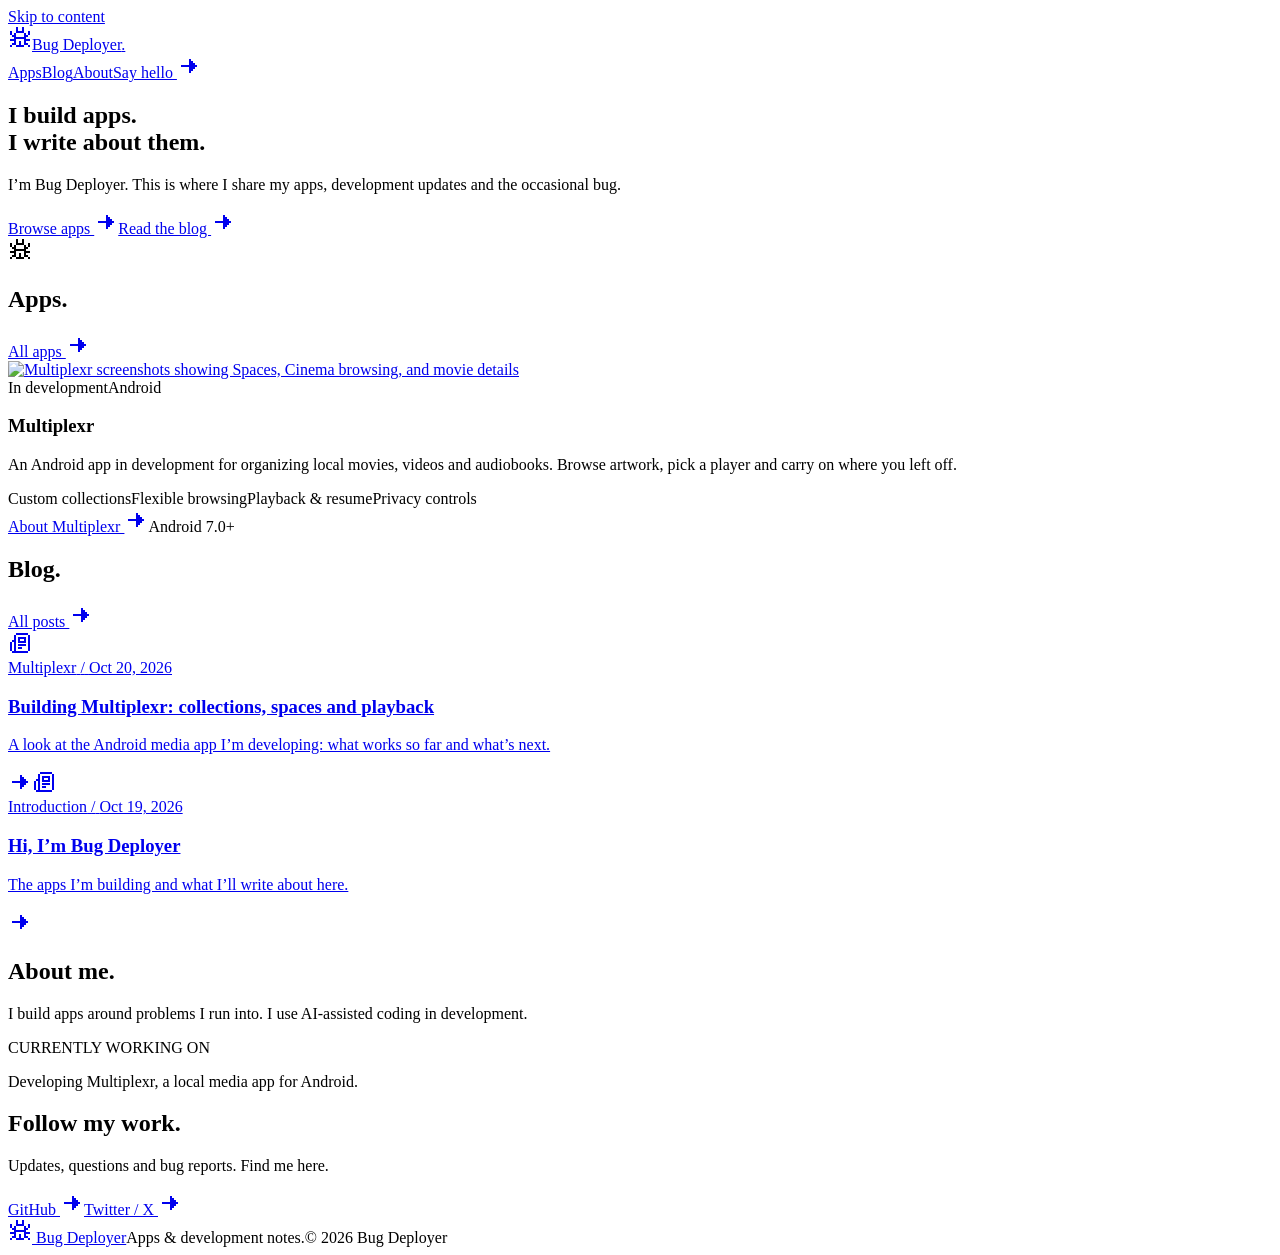
==== commit d80bfd94: "Publish simplified home heading" ====
--- a/index.html
+++ b/index.html
@@ -1 +1 @@
-<!DOCTYPE html><html lang="en"><head><meta charSet="utf-8"/><link rel="preconnect" href="/" crossorigin=""/><meta name="viewport" content="width=device-width, initial-scale=1"/><link rel="stylesheet" href="/mjowdev.github.io/_next/static/chunks/3dtbgdv_qlb6q.css" data-precedence="next"/><link rel="preload" as="script" fetchPriority="low" href="/mjowdev.github.io/_next/static/chunks/1x6obpmlu1_c2.js"/><script src="/mjowdev.github.io/_next/static/chunks/2fzxukf5i8xn4.js" async=""></script><script src="/mjowdev.github.io/_next/static/chunks/33jqo_7qhbp5d.js" async=""></script><script src="/mjowdev.github.io/_next/static/chunks/0wd7lqstjoqza.js" async=""></script><script src="/mjowdev.github.io/_next/static/chunks/turbopack-2zn56qsiu0pht.js" async=""></script><script src="/mjowdev.github.io/_next/static/chunks/27gjg8e11zukd.js" async=""></script><title>Bug Deployer — Apps &amp; blog</title><meta name="description" content="Android apps and development notes by Bug Deployer. Follow Multiplexr and read the blog."/><link rel="icon" href="/mjowdev.github.io/icon.svg?icon.3s6f8rfmyqqrs.svg" sizes="any" type="image/svg+xml"/><meta name="next-size-adjust" content=""/><script src="/mjowdev.github.io/_next/static/chunks/0cz1d0mv5g_q7.js" noModule=""></script></head><body><div hidden=""><!--$--><!--/$--></div><a class="skip" href="#main">Skip to content</a><header class="header"><a class="wordmark" href="/mjowdev.github.io"><span class="brand-icon"><svg viewBox="0 0 24 24" width="24" height="24" fill="currentColor" xmlns="http://www.w3.org/2000/svg" class="pixel-icon " aria-hidden="true" focusable="false"><path d="M2 5h2v4H2zm20 0h-2v4h2zM4 9h2v2H4zm16 0h-2v2h2zM2 13h4v2H2zm20 0h-4v2h4zM4 17h2v2H4zm16 0h-2v2h2zM2 19h2v2H2zm20 0h-2v2h2zM6 11h12v2H6z"></path><path d="M6 7h2v12H6zm10 0h2v12h-2zM8 19h8v2H8zM8 5h8v2H8z"></path><path d="M11 15h2v6h-2zM8 1h2v6H8zm6 0h2v6h-2z"></path></svg></span><span>Bug Deployer<span class="dot">.</span></span></a><nav aria-label="Main navigation"><a href="/mjowdev.github.io/projects/">Apps</a><a href="/mjowdev.github.io/blog/">Blog</a><a href="/mjowdev.github.io#about">About</a><a class="nav-connect" href="/mjowdev.github.io#connect">Say hello <svg viewBox="0 0 24 24" width="24" height="24" fill="currentColor" xmlns="http://www.w3.org/2000/svg" class="pixel-icon " aria-hidden="true" focusable="false"><path d="M4 11v2h16v-2zm12 2v2h2v-2zm-2 2v2h2v-2zm-2 2v2h2v-2zm4-6V9h2v2z"></path><path d="M14 15V7h2v8zm-2 2V5h2v12z"></path></svg></a></nav></header><main id="main"><section class="hero"><div><div class="eyebrow"><span class="tiny-star"><svg viewBox="0 0 24 24" width="24" height="24" fill="currentColor" xmlns="http://www.w3.org/2000/svg" class="pixel-icon " aria-hidden="true" focusable="false"><path d="M2 5h2v4H2zm20 0h-2v4h2zM4 9h2v2H4zm16 0h-2v2h2zM2 13h4v2H2zm20 0h-4v2h4zM4 17h2v2H4zm16 0h-2v2h2zM2 19h2v2H2zm20 0h-2v2h2zM6 11h12v2H6z"></path><path d="M6 7h2v12H6zm10 0h2v12h-2zM8 19h8v2H8zM8 5h8v2H8z"></path><path d="M11 15h2v6h-2zM8 1h2v6H8zm6 0h2v6h-2z"></path></svg></span> BUG DEPLOYER</div><h1><span class="">I build apps.<br/></span><span class="muted-heading">I write about them.<br/></span></h1><p class="hero-intro">I’m Bug Deployer. This is where I share my apps, development updates and the occasional bug.</p><div class="actions"><a class="button primary" href="/mjowdev.github.io/projects/">Browse apps <span><svg viewBox="0 0 24 24" width="24" height="24" fill="currentColor" xmlns="http://www.w3.org/2000/svg" class="pixel-icon " aria-hidden="true" focusable="false"><path d="M4 11v2h16v-2zm12 2v2h2v-2zm-2 2v2h2v-2zm-2 2v2h2v-2zm4-6V9h2v2z"></path><path d="M14 15V7h2v8zm-2 2V5h2v12z"></path></svg></span></a><a class="text-link" href="/mjowdev.github.io/blog/">Read the blog <span><svg viewBox="0 0 24 24" width="24" height="24" fill="currentColor" xmlns="http://www.w3.org/2000/svg" class="pixel-icon " aria-hidden="true" focusable="false"><path d="M4 11v2h16v-2zm12 2v2h2v-2zm-2 2v2h2v-2zm-2 2v2h2v-2zm4-6V9h2v2z"></path><path d="M14 15V7h2v8zm-2 2V5h2v12z"></path></svg></span></a></div></div><div class="hero-bug" aria-hidden="true"><svg viewBox="0 0 24 24" width="24" height="24" fill="currentColor" xmlns="http://www.w3.org/2000/svg" class="pixel-icon " aria-hidden="true" focusable="false"><path d="M2 5h2v4H2zm20 0h-2v4h2zM4 9h2v2H4zm16 0h-2v2h2zM2 13h4v2H2zm20 0h-4v2h4zM4 17h2v2H4zm16 0h-2v2h2zM2 19h2v2H2zm20 0h-2v2h2zM6 11h12v2H6z"></path><path d="M6 7h2v12H6zm10 0h2v12h-2zM8 19h8v2H8zM8 5h8v2H8z"></path><path d="M11 15h2v6h-2zM8 1h2v6H8zm6 0h2v6h-2z"></path></svg></div></section><section id="projects" class="section"><div class="section-head"><div><h2>Apps<span class="dot">.</span></h2></div><a class="text-link" href="/mjowdev.github.io/projects/">All apps <svg viewBox="0 0 24 24" width="24" height="24" fill="currentColor" xmlns="http://www.w3.org/2000/svg" class="pixel-icon " aria-hidden="true" focusable="false"><path d="M4 11v2h16v-2zm12 2v2h2v-2zm-2 2v2h2v-2zm-2 2v2h2v-2zm4-6V9h2v2z"></path><path d="M14 15V7h2v8zm-2 2V5h2v12z"></path></svg></a></div><article class="project-card"><a class="project-showcase" href="/mjowdev.github.io/multiplexr-showcase.jpg" aria-label="View Multiplexr screenshots at full size"><img src="/mjowdev.github.io/multiplexr-showcase.jpg" width="1280" height="853" alt="Multiplexr screenshots showing Spaces, Cinema browsing, and movie details" loading="lazy"/></a><div class="project-info"><div class="tag-row"><span class="badge">In development</span><span class="micro">Android</span></div><h3>Multiplexr</h3><p>An Android app in development for organizing local movies, videos and audiobooks. Browse artwork, pick a player and carry on where you left off.</p><div class="feature-tags"><span>Custom collections</span><span>Flexible browsing</span><span>Playback &amp; resume</span><span>Privacy controls</span></div><div class="project-bottom"><a class="text-link" href="/mjowdev.github.io/blog/multiplexr/">About Multiplexr <svg viewBox="0 0 24 24" width="24" height="24" fill="currentColor" xmlns="http://www.w3.org/2000/svg" class="pixel-icon " aria-hidden="true" focusable="false"><path d="M4 11v2h16v-2zm12 2v2h2v-2zm-2 2v2h2v-2zm-2 2v2h2v-2zm4-6V9h2v2z"></path><path d="M14 15V7h2v8zm-2 2V5h2v12z"></path></svg></a><span class="micro">Android 7.0+</span></div></div></article></section><section class="section"><div class="section-head"><div><h2>Blog<span class="dot">.</span></h2></div><a class="text-link" href="/mjowdev.github.io/blog/">All posts <svg viewBox="0 0 24 24" width="24" height="24" fill="currentColor" xmlns="http://www.w3.org/2000/svg" class="pixel-icon " aria-hidden="true" focusable="false"><path d="M4 11v2h16v-2zm12 2v2h2v-2zm-2 2v2h2v-2zm-2 2v2h2v-2zm4-6V9h2v2z"></path><path d="M14 15V7h2v8zm-2 2V5h2v12z"></path></svg></a></div><a class="post-row" href="/mjowdev.github.io/blog/multiplexr/"><span class="post-icon"><svg viewBox="0 0 24 24" width="24" height="24" fill="currentColor" xmlns="http://www.w3.org/2000/svg" class="pixel-icon " aria-hidden="true" focusable="false"><path d="M8 2h12v2H8zM6 4h2v16H6zm14 0h2v16h-2zM4 20h16v2H4zm-2-9h2v9H2zm2-2h2v2H4zm6-3h8v2h-8zm0 4h8v2h-8zm0-2h2v2h-2zm6 0h2v2h-2zm-6 5h8v2h-8zm0 3h4v2h-4z"></path></svg></span><div><div class="micro">Multiplexr<!-- --> <span class="separator">/</span> <!-- -->Oct 20, 2026</div><h3>Building Multiplexr: collections, spaces and playback</h3><p>A look at the Android media app I’m developing: what works so far and what’s next.</p></div><span class="post-arrow"><svg viewBox="0 0 24 24" width="24" height="24" fill="currentColor" xmlns="http://www.w3.org/2000/svg" class="pixel-icon " aria-hidden="true" focusable="false"><path d="M4 11v2h16v-2zm12 2v2h2v-2zm-2 2v2h2v-2zm-2 2v2h2v-2zm4-6V9h2v2z"></path><path d="M14 15V7h2v8zm-2 2V5h2v12z"></path></svg></span></a><a class="post-row" href="/mjowdev.github.io/blog/hello-world/"><span class="post-icon"><svg viewBox="0 0 24 24" width="24" height="24" fill="currentColor" xmlns="http://www.w3.org/2000/svg" class="pixel-icon " aria-hidden="true" focusable="false"><path d="M8 2h12v2H8zM6 4h2v16H6zm14 0h2v16h-2zM4 20h16v2H4zm-2-9h2v9H2zm2-2h2v2H4zm6-3h8v2h-8zm0 4h8v2h-8zm0-2h2v2h-2zm6 0h2v2h-2zm-6 5h8v2h-8zm0 3h4v2h-4z"></path></svg></span><div><div class="micro">Introduction<!-- --> <span class="separator">/</span> <!-- -->Oct 19, 2026</div><h3>Hi, I’m Bug Deployer</h3><p>The apps I’m building and what I’ll write about here.</p></div><span class="post-arrow"><svg viewBox="0 0 24 24" width="24" height="24" fill="currentColor" xmlns="http://www.w3.org/2000/svg" class="pixel-icon " aria-hidden="true" focusable="false"><path d="M4 11v2h16v-2zm12 2v2h2v-2zm-2 2v2h2v-2zm-2 2v2h2v-2zm4-6V9h2v2z"></path><path d="M14 15V7h2v8zm-2 2V5h2v12z"></path></svg></span></a></section><section id="about" class="section about-grid"><div><h2>About me<span class="dot">.</span></h2><p>I build apps around problems I run into. I use AI-assisted coding in development.</p></div><aside class="now-card"><span class="eyebrow"><span class="status-light"></span> CURRENTLY WORKING ON</span><p>Developing Multiplexr, a local media app for Android.</p></aside></section><section id="connect" class="connect"><h2>Follow my work<span class="dot">.</span></h2><p>Updates, questions and bug reports. Find me here.</p><div class="socials"><a class="button" href="https://github.com/bugdeployer">GitHub<!-- --> <svg viewBox="0 0 24 24" width="24" height="24" fill="currentColor" xmlns="http://www.w3.org/2000/svg" class="pixel-icon " aria-hidden="true" focusable="false"><path d="M4 11v2h16v-2zm12 2v2h2v-2zm-2 2v2h2v-2zm-2 2v2h2v-2zm4-6V9h2v2z"></path><path d="M14 15V7h2v8zm-2 2V5h2v12z"></path></svg></a><a class="button" href="https://x.com/mjowdev">Twitter / X<!-- --> <svg viewBox="0 0 24 24" width="24" height="24" fill="currentColor" xmlns="http://www.w3.org/2000/svg" class="pixel-icon " aria-hidden="true" focusable="false"><path d="M4 11v2h16v-2zm12 2v2h2v-2zm-2 2v2h2v-2zm-2 2v2h2v-2zm4-6V9h2v2z"></path><path d="M14 15V7h2v8zm-2 2V5h2v12z"></path></svg></a></div></section></main><!--$--><!--/$--><footer><a class="footer-brand" href="/mjowdev.github.io"><svg viewBox="0 0 24 24" width="24" height="24" fill="currentColor" xmlns="http://www.w3.org/2000/svg" class="pixel-icon " aria-hidden="true" focusable="false"><path d="M2 5h2v4H2zm20 0h-2v4h2zM4 9h2v2H4zm16 0h-2v2h2zM2 13h4v2H2zm20 0h-4v2h4zM4 17h2v2H4zm16 0h-2v2h2zM2 19h2v2H2zm20 0h-2v2h2zM6 11h12v2H6z"></path><path d="M6 7h2v12H6zm10 0h2v12h-2zM8 19h8v2H8zM8 5h8v2H8z"></path><path d="M11 15h2v6h-2zM8 1h2v6H8zm6 0h2v6h-2z"></path></svg> Bug Deployer</a><span>Apps &amp; development notes.</span><span>© <!-- -->2026<!-- --> Bug Deployer</span></footer><script id="_R_">(globalThis["TURBOPACK"] || (globalThis["TURBOPACK"] = [])).push({"otherChunks":["static/chunks/1x6obpmlu1_c2.js","static/chunks/2fzxukf5i8xn4.js","static/chunks/33jqo_7qhbp5d.js","static/chunks/0wd7lqstjoqza.js"],"runtimeModuleIds":[94553]});</script><script src="/mjowdev.github.io/_next/static/chunks/1x6obpmlu1_c2.js" async=""></script><script>(self.__next_f=self.__next_f||[]).push([0])</script><script>self.__next_f.push([1,"1:\"$Sreact.fragment\"\n2:\"/mjowdev.github.io/_next/static/chunks/27gjg8e11zukd.js\"\n3:I[22016,[\"$2\"],\"\"]\n4:I[39756,[\"$2\"],\"default\"]\n5:I[37457,[\"$2\"],\"default\"]\ne:\"ViewportBoundary\"\nf:I[97367,[\"$2\"],\"$e\"]\n11:\"MetadataBoundary\"\n12:I[97367,[\"$2\"],\"$11\"]\n13:\"$Sreact.suspense\"\n15:I[68027,[\"$2\"],\"default\",1]\n:HL[\"/mjowdev.github.io/_next/static/chunks/3dtbgdv_qlb6q.css\",\"style\"]\n:HC[\"/\",\"\"]\n6:[[\"children\",{\"s\":\"__PAGE__\",\"h\":512,\"d\":{\"r\":[\"$\",\"$1\",\"c\",{\"children\":[[\"$\",\"main\",null,{\"id\":\"main\",\"children\":[[\"$\",\"section\",null,{\"className\":\"hero\",\"children\":[[\"$\",\"div\",null,{\"children\":[[\"$\",\"div\",null,{\"className\":\"eyebrow\",\"children\":[[\"$\",\"span\",null,{\"className\":\"tiny-star\",\"children\":[\"$\",\"svg\",null,{\"viewBox\":\"0 0 24 24\",\"width\":\"24\",\"height\":\"24\",\"fill\":\"currentColor\",\"xmlns\":\"http://www.w3.org/2000/svg\",\"className\":\"pixel-icon \",\"aria-hidden\":\"true\",\"focusable\":\"false\",\"children\":[[\"$\",\"path\",null,{\"d\":\"M2 5h2v4H2zm20 0h-2v4h2zM4 9h2v2H4zm16 0h-2v2h2zM2 13h4v2H2zm20 0h-4v2h4zM4 17h2v2H4zm16 0h-2v2h2zM2 19h2v2H2zm20 0h-2v2h2zM6 11h12v2H6z\"}],[\"$\",\"path\",null,{\"d\":\"M6 7h2v12H6zm10 0h2v12h-2zM8 19h8v2H8zM8 5h8v2H8z\"}],[\"$\",\"path\",null,{\"d\":\"M11 15h2v6h-2zM8 1h2v6H8zm6 0h2v6h-2z\"}]]}]}],\" BUG DEPLOYER\"]}],[\"$\",\"h1\",null,{\"children\":[[\"$\",\"span\",\"I build apps.\",{\"className\":\"\",\"children\":[\"I build apps.\",[\"$\",\"br\",null,{}]]}],[\"$\",\"span\",\"I write about them.\",{\"className\":\"muted-heading\",\"children\":[\"I write about them.\",[\"$\",\"br\",null,{}]]}]]}],[\"$\",\"p\",null,{\"className\":\"hero-intro\",\"children\":\"I’m Bug Deployer. This is where I share my apps, development updates and the occasional bug.\"}],\"$L7\"]}],\"$L8\"]}],\"$L9\",\"$La\",\"$Lb\",\"$Lc\",false]}],null,\"$Ld\"]}],\"p\":false,\"v\":null}}]]\n0:{\"P\":null,\"c\":[\"\",\"\"],\"q\":\"\",\"i\":false,\"t\":{\"t\":{\"s\":\"\",\"h\":528,\"d\":{\"r\":[\"$\",\"$1\",\"c\",{\"children\":[[[\"$\",\"link\",\"0\",{\"rel\":\"stylesheet\",\"href\":\"/mjowdev.github.io/_next/static/chunks/3dtbgdv_qlb6q.css\",\"precedence\":\"next\",\"crossOrigin\":\"$undefined\",\"nonce\":\"$undefined\"}],[\"$\",\"script\",\"script-0\",{\"src\":\"/mjowdev.github.io/_next/static/chunks/27gjg8e11zukd.js\",\"async\":true,\"nonce\":\"$undefined\"}]],[\"$\",\"html\",null,{\"lang\":\"en\",\"children\":[\"$\",\"body\",null,{\"children\":[[\"$\",\"a\",null,{\"className\":\"skip\",\"href\":\"#main\",\"children\":\"Skip to content\"}],[\"$\",\"header\",null,{\"className\":\"header\",\"children\":[[\"$\",\"$L3\",null,{\"href\":\"/\",\"className\":\"wordmark\",\"children\":[[\"$\",\"span\",null,{\"className\":\"brand-icon\",\"children\":[\"$\",\"svg\",null,{\"viewBox\":\"0 0 24 24\",\"width\":\"24\",\"height\":\"24\",\"fill\":\"currentColor\",\"xmlns\":\"http://www.w3.org/2000/svg\",\"className\":\"pixel-icon \",\"aria-hidden\":\"true\",\"focusable\":\"false\",\"children\":[[\"$\",\"path\",null,{\"d\":\"M2 5h2v4H2zm20 0h-2v4h2zM4 9h2v2H4zm16 0h-2v2h2zM2 13h4v2H2zm20 0h-4v2h4zM4 17h2v2H4zm16 0h-2v2h2zM2 19h2v2H2zm20 0h-2v2h2zM6 11h12v2H6z\"}],[\"$\",\"path\",null,{\"d\":\"M6 7h2v12H6zm10 0h2v12h-2zM8 19h8v2H8zM8 5h8v2H8z\"}],[\"$\",\"path\",null,{\"d\":\"M11 15h2v6h-2zM8 1h2v6H8zm6 0h2v6h-2z\"}]]}]}],[\"$\",\"span\",null,{\"children\":[\"Bug Deployer\",[\"$\",\"span\",null,{\"className\":\"dot\",\"children\":\".\"}]]}]]}],[\"$\",\"nav\",null,{\"aria-label\":\"Main navigation\",\"children\":[[\"$\",\"$L3\",null,{\"href\":\"/projects/\",\"children\":\"Apps\"}],[\"$\",\"$L3\",null,{\"href\":\"/blog/\",\"children\":\"Blog\"}],[\"$\",\"$L3\",null,{\"href\":\"/#about\",\"children\":\"About\"}],[\"$\",\"$L3\",null,{\"href\":\"/#connect\",\"className\":\"nav-connect\",\"children\":[\"Say hello \",[\"$\",\"svg\",null,{\"viewBox\":\"0 0 24 24\",\"width\":\"24\",\"height\":\"24\",\"fill\":\"currentColor\",\"xmlns\":\"http://www.w3.org/2000/svg\",\"className\":\"pixel-icon \",\"aria-hidden\":\"true\",\"focusable\":\"false\",\"children\":[[\"$\",\"path\",null,{\"d\":\"M4 11v2h16v-2zm12 2v2h2v-2zm-2 2v2h2v-2zm-2 2v2h2v-2zm4-6V9h2v2z\"}],[\"$\",\"path\",null,{\"d\":\"M14 15V7h2v8zm-2 2V5h2v12z\"}]]}]]}]]}]]}],[\"$\",\"$L4\",null,{\"parallelRouterKey\":\"children\",\"error\":\"$undefined\",\"errorStyles\":\"$undefined\",\"errorScripts\":\"$undefined\",\"template\":[\"$\",\"$L5\",null,{}],\"templateStyles\":\"$undefined\",\"templateScripts\":\"$undefined\",\"notFound\":[[\"$\",\"main\",null,{\"id\":\"main\",\"className\":\"inner-page\",\"children\":[[\"$\",\"div\",null,{\"className\":\"eyebrow\",\"children\":\"404\"}],[\"$\",\"h1\",null,{\"children\":\"Page not found.\"}],[\"$\",\"p\",null,{\"children\":\"This page doesn’t exist.\"}],[\"$\",\"$L3\",null,{\"href\":\"/\",\"className\":\"button primary\",\"children\":[\"Return home \",[\"$\",\"svg\",null,{\"viewBox\":\"0 0 24 24\",\"width\":\"24\",\"height\":\"24\",\"fill\":\"currentColor\",\"xmlns\":\"http://www.w3.org/2000/svg\",\"className\":\"pixel-icon \",\"aria-hidden\":\"true\",\"focusable\":\"false\",\"children\":[[\"$\",\"path\",null,{\"d\":\"M4 11v2h16v-2zm12 2v2h2v-2zm-2 2v2h2v-2zm-2 2v2h2v-2zm4-6V9h2v2z\"}],[\"$\",\"path\",null,{\"d\":\"M14 15V7h2v8zm-2 2V5h2v12z\"}]]}]]}]]}],[]],\"forbidden\":\"$undefined\",\"unauthorized\":\"$undefined\"}],[\"$\",\"footer\",null,{\"children\":[[\"$\",\"$L3\",null,{\"href\":\"/\",\"className\":\"footer-brand\",\"children\":[[\"$\",\"svg\",null,{\"viewBox\":\"0 0 24 24\",\"width\":\"24\",\"height\":\"24\",\"fill\":\"currentColor\",\"xmlns\":\"http://www.w3.org/2000/svg\",\"className\":\"pixel-icon \",\"aria-hidden\":\"true\",\"focusable\":\"false\",\"children\":[[\"$\",\"path\",null,{\"d\":\"M2 5h2v4H2zm20 0h-2v4h2zM4 9h2v2H4zm16 0h-2v2h2zM2 13h4v2H2zm20 0h-4v2h4zM4 17h2v2H4zm16 0h-2v2h2zM2 19h2v2H2zm20 0h-2v2h2zM6 11h12v2H6z\"}],[\"$\",\"path\",null,{\"d\":\"M6 7h2v12H6zm10 0h2v12h-2zM8 19h8v2H8zM8 5h8v2H8z\"}],[\"$\",\"path\",null,{\"d\":\"M11 15h2v6h-2zM8 1h2v6H8zm6 0h2v6h-2z\"}]]}],\" Bug Deployer\"]}],[\"$\",\"span\",null,{\"children\":\"Apps \u0026 development notes.\"}],[\"$\",\"span\",null,{\"children\":[\"© \",2026,\" Bug Deployer\"]}]]}]]}]}]]}],\"p\":false,\"v\":null},\"c\":\"$Q6\"},\"h\":{\"r\":[\"$\",\"$1\",\"h\",{\"children\":[null,[\"$\",\"$Lf\",null,{\"children\":\"$L10\"}],[\"$\",\"$L12\",null,{\"children\":[[\"$\",\"div\",null,{\"hidden\":true,\"children\":[\"$\",\"$13\",null,{\"name\":\"Next.Metadata\",\"children\":\"$L14\"}]}],null]}],[\"$\",\"meta\",null,{\"name\":\"next-size-adjust\",\"content\":\"\"}]]}],\"p\":false,\"v\":null}},\"m\":\"$undefined\",\"G\":[\"$15\",[[\"$\",\"link\",\"0\",{\"rel\":\"stylesheet\",\"href\":\"/mjowdev.github.io/_next/static/chunks/3dtbgdv_qlb6q.css\",\"precedence\":\"next\",\"crossOrigin\":\"$undefined\",\"nonce\":\"$undefined\"}]]],\"S\":true,\"r\":\"$undefined\",\"s\":\"$undefined\",\"a\":\"$undefined\",\"l\":\"$undefined\",\"p\":\"$undefined\",\"d\":\"$undefined\",\"b\":\"uBOq4cvusifGyrrj_e4xe\"}\n16:I[97367,[\"$2\"],\"OutletBoundary\"]\n7:[\"$\",\"div\",null,{\"className\":\"actions\",\"children\":[[\"$\",\"$L3\",null,{\"className\":\"button primary\",\"href\":\"/projects/\",\"children\":[\"Browse apps \",[\"$\",\"span\",null,{\"children\":[\"$\",\"svg\",null,{\"viewBox\":\"0 0 24 24\",\"width\":\"24\",\"height\":\"24\",\"fill\":\"currentColor\",\"xmlns\":\"http://www.w3.org/2000/svg\",\"className\":\"pixel-icon \",\"aria-hidden\":\"true\",\"focusable\":\"false\",\"children\":[[\"$\",\"path\",null,{\"d\":\"M4 11v2h16v-2zm12 2v2h2v-2zm-2 2v2h2v-2zm-2 2v2h2v-2zm4-6V9h2v2z\"}],[\"$\",\"path\",null,{\"d\":\"M14 15V7h2v8zm-2 2V5h2v12z\"}]]}]}]]}],[\"$\",\"$L3\",null,{\"className\":\"text-link\",\"href\":\"/blog/\",\"children\":[\"Read the blog \",[\"$\",\"span\",null,{\"children\":[\"$\",\"svg\",null,{\"viewBox\":\"0 0 24 24\",\"width\":\"24\",\"height\":\"24\",\"fill\":\"currentColor\",\"xmlns\":\"http://www.w3.org/2000/svg\",\"className\":\"pixel-icon \",\"aria-hidden\":\"true\",\"focusable\":\"false\",\"children\":[[\"$\",\"path\",null,{\"d\":\"M4 11v2h16v-2zm12 2v2h2v-2zm-2 2v2h2v-2zm-2 2v2h2v-2zm4-6V9h2v2z\"}],[\"$\",\"path\",null,{\"d\":\"M14 15V7h2v8zm-2 2V5h2v12z\"}]]}]}]]}]]}]\n8:[\"$\",\"div\",null,{\"className\":\"hero-bug\",\"aria-hidden\":\"true\",\"children\":[\"$\",\"svg\",null,{\"viewBox\":\"0 0 24 24\",\"width\":\"24\",\"height\":\"24\",\"fill\":\"currentColor\",\"xmlns\":\"http://www.w3.org/2000/svg\",\"className\":\"pixel-icon \",\"aria-hidden\":\"true\",\"focusable\":\"false\",\"children\":[[\"$\",\"path\",null,{\"d\":\"M2 5h2v4H2zm20 0h-2v4h2zM4 9h2v2H4zm16 0h-2v2h2zM2 13h4v2H2zm20 0h-4v2h4zM4 17h2v2H4zm16 0h-2v2h2zM2 19h2v2H2zm20 0h-2v2h2zM6 11h12v2H6z\"}],[\"$\",\"path\",null,{\"d\":\"M6 7h2v12H6zm10 0h2v12h-2zM8 19h8v2H8zM8 5h8v2H8z\"}],[\"$\",\"path\",null,{\"d\":\"M11 15h2v6h-2zM8 1h2v6H8zm6 0h2v6h-2z\"}]]}]}]\n9:[\"$\",\"section\",null,{\"id\":\"projects\",\"className\":\"section\",\"children\":[[\"$\",\"div\",null,{\"className\":\"section-head\",\"children\":[[\"$\",\"div\",null,{\"children\":[\"$\",\"h2\",null,{\"children\":[\"Apps\",[\"$\",\"span\",null,{\"className\":\"dot\",\"children\":\".\"}]]}]}],[\"$\",\"$L3\",null,{\"className\":\"text-link\",\"href\":\"/projects/\",\"children\":[\"All apps \",[\"$\",\"svg\",null,{\"viewBox\":\"0 0 24 24\",\"width\":\"24\",\"height\":\"24\",\"fill\":\"currentColor\",\"xmlns\":\"http://www.w3.org/2000/svg\",\"className\":\"pixel-icon \",\"aria-hidden\":\"true\",\"focusable\":\"false\",\"children\":[[\"$\",\"path\",null,{\"d\":\"M4 11v2h16v-2zm12 2v2h2v-2zm-2 2v2h2v-2zm-2 2v2h2v-2zm4-6V9h2v2z\"}],[\"$\",\"path\",null,{\"d\":\"M14 15V7h2v8zm-2 2V5h2v12z\"}]]}]]}]]}],[\"$\",\"article\",null,{\"className\":\"project-card\",\"children\":[[\"$\",\"a\",null,{\"className\":\"project-showcase\",\"href\":\"/mjowdev.github.io/multiplexr-showcase.jpg\",\"aria-label\":\"View Multiplexr screenshots at full size\",\"children\":[\"$\",\"img\",null,{\"src\":\"/mjowdev.github.io/multiplexr-showcase.jpg\",\"width\":\"1280\",\"height\":\"853\",\"alt\":\"Multiplexr screenshots showing Spaces, Cinema browsing, and movie details\",\"loading\":\"lazy\"}]}],[\"$\",\"div\",null,{\"className\":\"project-info\",\"children\":[[\"$\",\"div\",null,{\"className\":\"tag-row\",\"children\":[[\"$\",\"span\",null,{\"className\":\"badge\",\"children\":\"In development\"}],[\"$\",\"span\",null,{\"className\":\"micro\",\"children\":\"Android\"}]]}],[\"$\",\"h3\",null,{\"children\":\"Multiplexr\"}],[\"$\",\"p\",null,{\"children\":\"An Android app in development for organizing local movies, videos and audiobooks. Browse artwork, pick a player and carry on where you left off.\"}],[\"$\",\"div\",null,{\"className\":\"feature-tags\",\"children\":[[\"$\",\"span\",\"Custom collections\",{\"children\":\"Custom collections\"}],[\"$\",\"span\",\"Flexible browsing\",{\"children\":\"Flexible browsing\"}],[\"$\",\"span\",\"Playback \u0026 resume\",{\"children\":\"Playback \u0026 resume\"}],[\"$\",\"span\",\"Privacy controls\",{\"children\":\"Privacy controls\"}]]}],[\"$\",\"div\",null,{\"className\":\"project-bottom\",\"children\":[[\"$\",\"$L3\",null,{\"className\":\"text-link\",\"href\":\"/blog/multiplexr/\",\"children\":[\"About Multiplexr \",[\"$\",\"svg\",null,{\"viewBox\":\"0 0 24 24\",\"width\":\"24\",\"height\":\"24\",\"fill\":\"currentColor\",\"xmlns\":\"http://www.w3.org/2000/svg\",\"className\":\"pixel-icon \",\"aria-hidden\":\"true\",\"focusable\":\"false\",\"children\":[[\"$\",\"path\",null,{\"d\":\"M4 11v2h16v-2zm12 2v2h2v-2zm-2 2v2h2v-2zm-2 2v2h2v-2zm4-6V9h2v2z\"}],[\"$\",\"path\",null,{\"d\":\"M14 15V7h2v8zm-2 2V5h2v12z\"}]]}]]}],[\"$\",\"span\",null,{\"className\":\"micro\",\"children\":\"Android 7.0+\"}]]}]]}]]}]]}]\na:[\"$\",\"section\",null,{\"className\":\"section\",\"children\":[[\"$\",\"div\",null,{\"className\":\"section-head\",\"children\":[[\"$\",\"div\",null,{\"children\":[\"$\",\"h2\",null,{\"children\":[\"Blog\",[\"$\",\"span\",null,{\"className\":\"dot\",\"children\":\".\"}]]}]}],[\"$\",\"$L3\",null,{\"className\":\"text-link\",\"href\":\"/blog/\",\"children\":[\"All posts \",[\"$\",\"svg\",null,{\"viewBox\":\"0 0 24 24\",\"width\":\"24\",\"height\":\"24\",\"fill\":\"currentColor\",\"xmlns\":\"http://www.w3.org/2000/svg\",\"className\":\"pixel-icon \",\"aria-hidden\":\"true\",\"focusable\":\"false\",\"children\":[[\"$\",\"path\",null,{\"d\":\"M4 11v2h16v-2zm12 2v2h2v-2zm-2 2v2h2v-2zm-2 2v2h2v-2zm4-6V9h2v2z\"}],[\"$\",\"path\",null,{\"d\":\"M14 15V7h2v8zm-2 2V5h2v12z\"}]]}]]}]]}],[[\"$\",\"$L3\",\"multiplexr\",{\"href\":\"/blog/multiplexr/\",\"className\":\"post-row\",\"children\":[[\"$\",\"span\",null,{\"className\":\"post-icon\",\"children\":[\"$\",\"svg\",null,{\"viewBox\":\"0 0 24 24\",\"width\":\"24\",\"height\":\"24\",\"fill\":\"currentColor\",\"xmlns\":\"http://www.w3.org/2000/svg\",\"className\":\"pixel-icon \",\"aria-hidden\":\"true\",\"focusable\":\"false\",\"children\":[\"$\",\"path\",null,{\"d\":\"M8 2h12v2H8zM6 4h2v16H6zm14 0h2v16h-2zM4 20h16v2H4zm-2-9h2v9H2zm2-2h2v2H4zm6-3h8v2h-8zm0 4h8v2h-8zm0-2h2v2h-2zm6 0h2v2h-2zm-6 5h8v2h-8zm0 3h4v2h-4z\"}]}]}],[\"$\",\"div\",null,{\"children\":[[\"$\",\"div\",null,{\"className\":\"micro\",\"children\":[\"Multiplexr\",\" \",[\"$\",\"span\",null,{\"className\":\"separator\",\"children\":\"/\"}],\" \",\"Oct 20, 2026\"]}],[\"$\",\"h3\",null,{\"children\":\"Building Multiplexr: collections, spaces and playback\"}],[\"$\",\"p\",null,{\"children\":\"A look at the Android media app I’m developing: what works so far and what’s next.\"}]]}],[\"$\",\"span\",null,{\"className\":\"post-arrow\",\"children\":[\"$\",\"svg\",null,{\"viewBox\":\"0 0 24 24\",\"width\":\"24\",\"height\":\"24\",\"fill\":\"currentColor\",\"xmlns\":\"http://www.w3.org/2000/svg\",\"className\":\"pixel-icon \",\"aria-hidden\":\"true\",\"focusable\":\"false\",\"children\":[[\"$\",\"path\",null,{\"d\":\"M4 11v2h16v-2zm12 2v2h2v-2zm-2 2v2h2v-2zm-2 2v2h2v-2zm4-6V9h2v2z\"}],[\"$\",\"path\",null,{\"d\":\"M14 15V7h2v8zm-2 2V5h2v12z\"}]]}]}]]}],[\"$\",\"$L3\",\"hello-world\",{\"href\":\"/blog/hello-world/\",\"className\":\"post-row\",\"children\":[[\"$\",\"span\",null,{\"className\":\"post-icon\",\"children\":[\"$\",\"svg\",null,{\"viewBox\":\"0 0 24 24\",\"width\":\"24\",\"height\":\"24\",\"fill\":\"currentColor\",\"xmlns\":\"http://www.w3.org/2000/svg\",\"className\":\"pixel-icon \",\"aria-hidden\":\"true\",\"focusable\":\"false\",\"children\":[\"$\",\"path\",null,{\"d\":\"M8 2h12v2H8zM6 4h2v16H6zm14 0h2v16h-2zM4 20h16v2H4zm-2-9h2v9H2zm2-2h2v2H4zm6-3h8v2h-8zm0 4h8v2h-8zm0-2h2v2h-2zm6 0h2v2h-2zm-6 5h8v2h-8zm0 3h4v2h-4z\"}]}]}],[\"$\",\"div\",null,{\"children\":[[\"$\",\"div\",null,{\"className\":\"micro\",\"children\":[\"Introduction\",\" \",[\"$\",\"span\",null,{\"className\":\"separator\",\"children\":\"/\"}],\" \",\"Oct 19, 2026\"]}],[\"$\",\"h3\",null,{\"children\":\"Hi, I’m Bug Deployer\"}],[\"$\",\"p\",null,{\"children\":\"The apps I’m building and what I’ll write about here.\"}]]}],[\"$\",\"span\",null,{\"className\":\"post-arrow\",\"children\":[\"$\",\"svg\",null,{\"viewBox\":\"0 0 24 24\",\"width\":\"24\",\"height\":\"24\",\"fill\":\"currentColor\",\"xmlns\":\"http://www.w3.org/2000/svg\",\"className\":\"pixel-icon \",\"aria-hidden\":\"true\",\"focusable\":\"false\",\"children\":[[\"$\",\"path\",null,{\"d\":\"M4 11v2h16v-2zm12 2v2h2v-2zm-2 2v2h2v-2zm-2 2v2h2v-2zm4-6V9h2v2z\"}],[\"$\",\"path\",null,{\"d\":\"M14 15V7h2v8zm-2 2V5h2v12z\"}]]}]}]]}]]]}]\nb:[\"$\",\"section\",null,{\"id\":\"about\",\"className\":\"section about-grid\",\"children\":[[\"$\",\"div\",null,{\"children\":[[\"$\",\"h2\",null,{\"children\":[\"About me\",[\"$\",\"span\",null,{\"className\":\"dot\",\"children\":\".\"}]]}],[\"$\",\"p\",null,{\"children\":\"I build apps around problems I run into. I use AI-assisted coding in development.\"}]]}],[\"$\",\"aside\",null,{\"className\":\"now-card\",\"children\":[[\"$\",\"span\",null,{\"className\":\"eyebrow\",\"children\":[[\"$\",\"span\",null,{\"className\":\"status-light\"}],\" CURRENTLY WORKING ON\"]}],[\"$\",\"p\",null,{\"children\":\"Developing Multiplexr, a local media app for Android.\"}]]}]]}]\nc:[\"$\",\"section\",null,{\"id\":\"connect\",\"className\":\"connect\",\"children\":[[\"$\",\"h2\",null,{\"children\":[\"Follow my work\",[\"$\",\"span\",null,{\"className\":\"dot\",\"children\":\".\"}]]}],[\"$\",\"p\",null,{\"children\":\"Updates, questions and bug reports. Find me here.\"}],[\"$\",\"div\",null,{\"className\":\"socials\",\"children\":[[\"$\",\"a\",\"https://github.com/bugdeployer\",{\"className\":\"button\",\"href\":\"https://github.com/bugdeployer\",\"children\":[\"GitHub\",\" \",[\"$\",\"svg\",null,{\"viewBox\":\"0 0 24 24\",\"width\":\"24\",\"height\":\"24\",\"fill\":\"currentColor\",\"xmlns\":\"http://www.w3.org/2000/svg\",\"className\":\"pixel-icon \",\"aria-hidden\":\"true\",\"focusable\":\"false\",\"children\":[[\"$\",\"path\",null,{\"d\":\"M4 11v2h16v-2zm12 2v2h2v-2zm-2 2v2h2v-2zm-2 2v2h2v-2zm4-6V9h2v2z\"}],[\"$\",\"path\",null,{\"d\":\"M14 15V7h2v8zm-2 2V5h2v12z\"}]]}]]}],[\"$\",\"a\",\"https://x.com/mjowdev\",{\"className\":\"button\",\"href\":\"https://x.com/mjowdev\",\"children\":[\"Twitter / X\",\" \",[\"$\",\"svg\",null,{\"viewBox\":\"0 0 24 24\",\"width\":\"24\",\"height\":\"24\",\"fill\":\"currentColor\",\"xmlns\":\"http://www.w3.org/2000/svg\",\"className\":\"pixel-icon \",\"aria-hidden\":\"true\",\"focusable\":\"false\",\"children\":[[\"$\",\"path\",null,{\"d\":\"M4 11v2h16v-2zm12 2v2h2v-2zm-2 2v2h2v-2zm-2 2v2h2v-2zm4-6V9h2v2z\"}],[\"$\",\"path\",null,{\"d\":\"M14 15V7h2v8zm-2 2V5h2v12z\"}]]}]]}]]}]]}]\nd:[\"$\",\"$L16\",null,{\"children\":[\"$\",\"$13\",null,{\"name\":\"Next.MetadataOutlet\",\"children\":\"$@17\"}]}]\n10:[[\"$\",\"meta\",\"0\",{\"charSet\":\"utf-8\"}],[\"$\",\"meta\",\"1\",{\"name\":\"viewport\",\"content\":\"width=device-width, initial-scale=1\"}]]\n18:I[27201,[\"$2\"],\"IconMark\"]\n14:[[\"$\",\"title\",\"0\",{\"children\":\"Bug Deployer — Apps \u0026 blog\"}],[\"$\",\"meta\",\"1\",{\"name\":\"description\",\"content\":\"Android apps and development notes by Bug Deployer. Follow Multiplexr and read the blog.\"}],[\"$\",\"link\",\"2\",{\"rel\":\"icon\",\"href\":\"/mjowdev.github.io/icon.svg?icon.3s6f8rfmyqqrs.svg\",\"sizes\":\"any\",\"type\":\"image/svg+xml\"}],[\"$\",\"$L18\",\"3\",{}]]\n17:null\n"])</script></body></html>+<!DOCTYPE html><html lang="en"><head><meta charSet="utf-8"/><link rel="preconnect" href="/" crossorigin=""/><meta name="viewport" content="width=device-width, initial-scale=1"/><link rel="stylesheet" href="/mjowdev.github.io/_next/static/chunks/3dtbgdv_qlb6q.css" data-precedence="next"/><link rel="preload" as="script" fetchPriority="low" href="/mjowdev.github.io/_next/static/chunks/1x6obpmlu1_c2.js"/><script src="/mjowdev.github.io/_next/static/chunks/2fzxukf5i8xn4.js" async=""></script><script src="/mjowdev.github.io/_next/static/chunks/33jqo_7qhbp5d.js" async=""></script><script src="/mjowdev.github.io/_next/static/chunks/0wd7lqstjoqza.js" async=""></script><script src="/mjowdev.github.io/_next/static/chunks/turbopack-2zn56qsiu0pht.js" async=""></script><script src="/mjowdev.github.io/_next/static/chunks/27gjg8e11zukd.js" async=""></script><title>Bug Deployer — Apps &amp; blog</title><meta name="description" content="Android apps and development notes by Bug Deployer. Follow Multiplexr and read the blog."/><link rel="icon" href="/mjowdev.github.io/icon.svg?icon.3s6f8rfmyqqrs.svg" sizes="any" type="image/svg+xml"/><meta name="next-size-adjust" content=""/><script src="/mjowdev.github.io/_next/static/chunks/0cz1d0mv5g_q7.js" noModule=""></script></head><body><div hidden=""><!--$--><!--/$--></div><a class="skip" href="#main">Skip to content</a><header class="header"><a class="wordmark" href="/mjowdev.github.io"><span class="brand-icon"><svg viewBox="0 0 24 24" width="24" height="24" fill="currentColor" xmlns="http://www.w3.org/2000/svg" class="pixel-icon " aria-hidden="true" focusable="false"><path d="M2 5h2v4H2zm20 0h-2v4h2zM4 9h2v2H4zm16 0h-2v2h2zM2 13h4v2H2zm20 0h-4v2h4zM4 17h2v2H4zm16 0h-2v2h2zM2 19h2v2H2zm20 0h-2v2h2zM6 11h12v2H6z"></path><path d="M6 7h2v12H6zm10 0h2v12h-2zM8 19h8v2H8zM8 5h8v2H8z"></path><path d="M11 15h2v6h-2zM8 1h2v6H8zm6 0h2v6h-2z"></path></svg></span><span>Bug Deployer<span class="dot">.</span></span></a><nav aria-label="Main navigation"><a href="/mjowdev.github.io/projects/">Apps</a><a href="/mjowdev.github.io/blog/">Blog</a><a href="/mjowdev.github.io#about">About</a><a class="nav-connect" href="/mjowdev.github.io#connect">Say hello <svg viewBox="0 0 24 24" width="24" height="24" fill="currentColor" xmlns="http://www.w3.org/2000/svg" class="pixel-icon " aria-hidden="true" focusable="false"><path d="M4 11v2h16v-2zm12 2v2h2v-2zm-2 2v2h2v-2zm-2 2v2h2v-2zm4-6V9h2v2z"></path><path d="M14 15V7h2v8zm-2 2V5h2v12z"></path></svg></a></nav></header><main id="main"><section class="hero"><div><h1><span class="">I build apps.<br/></span><span class="muted-heading">I write about them.<br/></span></h1><p class="hero-intro">I’m Bug Deployer. This is where I share my apps, development updates and the occasional bug.</p><div class="actions"><a class="button primary" href="/mjowdev.github.io/projects/">Browse apps <span><svg viewBox="0 0 24 24" width="24" height="24" fill="currentColor" xmlns="http://www.w3.org/2000/svg" class="pixel-icon " aria-hidden="true" focusable="false"><path d="M4 11v2h16v-2zm12 2v2h2v-2zm-2 2v2h2v-2zm-2 2v2h2v-2zm4-6V9h2v2z"></path><path d="M14 15V7h2v8zm-2 2V5h2v12z"></path></svg></span></a><a class="text-link" href="/mjowdev.github.io/blog/">Read the blog <span><svg viewBox="0 0 24 24" width="24" height="24" fill="currentColor" xmlns="http://www.w3.org/2000/svg" class="pixel-icon " aria-hidden="true" focusable="false"><path d="M4 11v2h16v-2zm12 2v2h2v-2zm-2 2v2h2v-2zm-2 2v2h2v-2zm4-6V9h2v2z"></path><path d="M14 15V7h2v8zm-2 2V5h2v12z"></path></svg></span></a></div></div><div class="hero-bug" aria-hidden="true"><svg viewBox="0 0 24 24" width="24" height="24" fill="currentColor" xmlns="http://www.w3.org/2000/svg" class="pixel-icon " aria-hidden="true" focusable="false"><path d="M2 5h2v4H2zm20 0h-2v4h2zM4 9h2v2H4zm16 0h-2v2h2zM2 13h4v2H2zm20 0h-4v2h4zM4 17h2v2H4zm16 0h-2v2h2zM2 19h2v2H2zm20 0h-2v2h2zM6 11h12v2H6z"></path><path d="M6 7h2v12H6zm10 0h2v12h-2zM8 19h8v2H8zM8 5h8v2H8z"></path><path d="M11 15h2v6h-2zM8 1h2v6H8zm6 0h2v6h-2z"></path></svg></div></section><section id="projects" class="section"><div class="section-head"><div><h2>Apps<span class="dot">.</span></h2></div><a class="text-link" href="/mjowdev.github.io/projects/">All apps <svg viewBox="0 0 24 24" width="24" height="24" fill="currentColor" xmlns="http://www.w3.org/2000/svg" class="pixel-icon " aria-hidden="true" focusable="false"><path d="M4 11v2h16v-2zm12 2v2h2v-2zm-2 2v2h2v-2zm-2 2v2h2v-2zm4-6V9h2v2z"></path><path d="M14 15V7h2v8zm-2 2V5h2v12z"></path></svg></a></div><article class="project-card"><a class="project-showcase" href="/mjowdev.github.io/multiplexr-showcase.jpg" aria-label="View Multiplexr screenshots at full size"><img src="/mjowdev.github.io/multiplexr-showcase.jpg" width="1280" height="853" alt="Multiplexr screenshots showing Spaces, Cinema browsing, and movie details" loading="lazy"/></a><div class="project-info"><div class="tag-row"><span class="badge">In development</span><span class="micro">Android</span></div><h3>Multiplexr</h3><p>An Android app in development for organizing local movies, videos and audiobooks. Browse artwork, pick a player and carry on where you left off.</p><div class="feature-tags"><span>Custom collections</span><span>Flexible browsing</span><span>Playback &amp; resume</span><span>Privacy controls</span></div><div class="project-bottom"><a class="text-link" href="/mjowdev.github.io/blog/multiplexr/">About Multiplexr <svg viewBox="0 0 24 24" width="24" height="24" fill="currentColor" xmlns="http://www.w3.org/2000/svg" class="pixel-icon " aria-hidden="true" focusable="false"><path d="M4 11v2h16v-2zm12 2v2h2v-2zm-2 2v2h2v-2zm-2 2v2h2v-2zm4-6V9h2v2z"></path><path d="M14 15V7h2v8zm-2 2V5h2v12z"></path></svg></a><span class="micro">Android 7.0+</span></div></div></article></section><section class="section"><div class="section-head"><div><h2>Blog<span class="dot">.</span></h2></div><a class="text-link" href="/mjowdev.github.io/blog/">All posts <svg viewBox="0 0 24 24" width="24" height="24" fill="currentColor" xmlns="http://www.w3.org/2000/svg" class="pixel-icon " aria-hidden="true" focusable="false"><path d="M4 11v2h16v-2zm12 2v2h2v-2zm-2 2v2h2v-2zm-2 2v2h2v-2zm4-6V9h2v2z"></path><path d="M14 15V7h2v8zm-2 2V5h2v12z"></path></svg></a></div><a class="post-row" href="/mjowdev.github.io/blog/multiplexr/"><span class="post-icon"><svg viewBox="0 0 24 24" width="24" height="24" fill="currentColor" xmlns="http://www.w3.org/2000/svg" class="pixel-icon " aria-hidden="true" focusable="false"><path d="M8 2h12v2H8zM6 4h2v16H6zm14 0h2v16h-2zM4 20h16v2H4zm-2-9h2v9H2zm2-2h2v2H4zm6-3h8v2h-8zm0 4h8v2h-8zm0-2h2v2h-2zm6 0h2v2h-2zm-6 5h8v2h-8zm0 3h4v2h-4z"></path></svg></span><div><div class="micro">Multiplexr<!-- --> <span class="separator">/</span> <!-- -->Oct 20, 2026</div><h3>Building Multiplexr: collections, spaces and playback</h3><p>A look at the Android media app I’m developing: what works so far and what’s next.</p></div><span class="post-arrow"><svg viewBox="0 0 24 24" width="24" height="24" fill="currentColor" xmlns="http://www.w3.org/2000/svg" class="pixel-icon " aria-hidden="true" focusable="false"><path d="M4 11v2h16v-2zm12 2v2h2v-2zm-2 2v2h2v-2zm-2 2v2h2v-2zm4-6V9h2v2z"></path><path d="M14 15V7h2v8zm-2 2V5h2v12z"></path></svg></span></a><a class="post-row" href="/mjowdev.github.io/blog/hello-world/"><span class="post-icon"><svg viewBox="0 0 24 24" width="24" height="24" fill="currentColor" xmlns="http://www.w3.org/2000/svg" class="pixel-icon " aria-hidden="true" focusable="false"><path d="M8 2h12v2H8zM6 4h2v16H6zm14 0h2v16h-2zM4 20h16v2H4zm-2-9h2v9H2zm2-2h2v2H4zm6-3h8v2h-8zm0 4h8v2h-8zm0-2h2v2h-2zm6 0h2v2h-2zm-6 5h8v2h-8zm0 3h4v2h-4z"></path></svg></span><div><div class="micro">Introduction<!-- --> <span class="separator">/</span> <!-- -->Oct 19, 2026</div><h3>Hi, I’m Bug Deployer</h3><p>The apps I’m building and what I’ll write about here.</p></div><span class="post-arrow"><svg viewBox="0 0 24 24" width="24" height="24" fill="currentColor" xmlns="http://www.w3.org/2000/svg" class="pixel-icon " aria-hidden="true" focusable="false"><path d="M4 11v2h16v-2zm12 2v2h2v-2zm-2 2v2h2v-2zm-2 2v2h2v-2zm4-6V9h2v2z"></path><path d="M14 15V7h2v8zm-2 2V5h2v12z"></path></svg></span></a></section><section id="about" class="section about-grid"><div><h2>About me<span class="dot">.</span></h2><p>I build apps around problems I run into. I use AI-assisted coding in development.</p></div><aside class="now-card"><span class="eyebrow"><span class="status-light"></span> CURRENTLY WORKING ON</span><p>Developing Multiplexr, a local media app for Android.</p></aside></section><section id="connect" class="connect"><h2>Follow my work<span class="dot">.</span></h2><p>Updates, questions and bug reports. Find me here.</p><div class="socials"><a class="button" href="https://github.com/bugdeployer">GitHub<!-- --> <svg viewBox="0 0 24 24" width="24" height="24" fill="currentColor" xmlns="http://www.w3.org/2000/svg" class="pixel-icon " aria-hidden="true" focusable="false"><path d="M4 11v2h16v-2zm12 2v2h2v-2zm-2 2v2h2v-2zm-2 2v2h2v-2zm4-6V9h2v2z"></path><path d="M14 15V7h2v8zm-2 2V5h2v12z"></path></svg></a><a class="button" href="https://x.com/mjowdev">Twitter / X<!-- --> <svg viewBox="0 0 24 24" width="24" height="24" fill="currentColor" xmlns="http://www.w3.org/2000/svg" class="pixel-icon " aria-hidden="true" focusable="false"><path d="M4 11v2h16v-2zm12 2v2h2v-2zm-2 2v2h2v-2zm-2 2v2h2v-2zm4-6V9h2v2z"></path><path d="M14 15V7h2v8zm-2 2V5h2v12z"></path></svg></a></div></section></main><!--$--><!--/$--><footer><a class="footer-brand" href="/mjowdev.github.io"><svg viewBox="0 0 24 24" width="24" height="24" fill="currentColor" xmlns="http://www.w3.org/2000/svg" class="pixel-icon " aria-hidden="true" focusable="false"><path d="M2 5h2v4H2zm20 0h-2v4h2zM4 9h2v2H4zm16 0h-2v2h2zM2 13h4v2H2zm20 0h-4v2h4zM4 17h2v2H4zm16 0h-2v2h2zM2 19h2v2H2zm20 0h-2v2h2zM6 11h12v2H6z"></path><path d="M6 7h2v12H6zm10 0h2v12h-2zM8 19h8v2H8zM8 5h8v2H8z"></path><path d="M11 15h2v6h-2zM8 1h2v6H8zm6 0h2v6h-2z"></path></svg> Bug Deployer</a><span>Apps &amp; development notes.</span><span>© <!-- -->2026<!-- --> Bug Deployer</span></footer><script id="_R_">(globalThis["TURBOPACK"] || (globalThis["TURBOPACK"] = [])).push({"otherChunks":["static/chunks/1x6obpmlu1_c2.js","static/chunks/2fzxukf5i8xn4.js","static/chunks/33jqo_7qhbp5d.js","static/chunks/0wd7lqstjoqza.js"],"runtimeModuleIds":[94553]});</script><script src="/mjowdev.github.io/_next/static/chunks/1x6obpmlu1_c2.js" async=""></script><script>(self.__next_f=self.__next_f||[]).push([0])</script><script>self.__next_f.push([1,"1:\"$Sreact.fragment\"\n2:\"/mjowdev.github.io/_next/static/chunks/27gjg8e11zukd.js\"\n3:I[22016,[\"$2\"],\"\"]\n4:I[39756,[\"$2\"],\"default\"]\n5:I[37457,[\"$2\"],\"default\"]\ne:\"ViewportBoundary\"\nf:I[97367,[\"$2\"],\"$e\"]\n11:\"MetadataBoundary\"\n12:I[97367,[\"$2\"],\"$11\"]\n13:\"$Sreact.suspense\"\n15:I[68027,[\"$2\"],\"default\",1]\n:HL[\"/mjowdev.github.io/_next/static/chunks/3dtbgdv_qlb6q.css\",\"style\"]\n:HC[\"/\",\"\"]\n6:[[\"children\",{\"s\":\"__PAGE__\",\"h\":512,\"d\":{\"r\":[\"$\",\"$1\",\"c\",{\"children\":[[\"$\",\"main\",null,{\"id\":\"main\",\"children\":[[\"$\",\"section\",null,{\"className\":\"hero\",\"children\":[[\"$\",\"div\",null,{\"children\":[[\"$\",\"h1\",null,{\"children\":[[\"$\",\"span\",\"I build apps.\",{\"className\":\"\",\"children\":[\"I build apps.\",[\"$\",\"br\",null,{}]]}],[\"$\",\"span\",\"I write about them.\",{\"className\":\"muted-heading\",\"children\":[\"I write about them.\",[\"$\",\"br\",null,{}]]}]]}],[\"$\",\"p\",null,{\"className\":\"hero-intro\",\"children\":\"I’m Bug Deployer. This is where I share my apps, development updates and the occasional bug.\"}],[\"$\",\"div\",null,{\"className\":\"actions\",\"children\":[[\"$\",\"$L3\",null,{\"className\":\"button primary\",\"href\":\"/projects/\",\"children\":[\"Browse apps \",[\"$\",\"span\",null,{\"children\":[\"$\",\"svg\",null,{\"viewBox\":\"0 0 24 24\",\"width\":\"24\",\"height\":\"24\",\"fill\":\"currentColor\",\"xmlns\":\"http://www.w3.org/2000/svg\",\"className\":\"pixel-icon \",\"aria-hidden\":\"true\",\"focusable\":\"false\",\"children\":[[\"$\",\"path\",null,{\"d\":\"M4 11v2h16v-2zm12 2v2h2v-2zm-2 2v2h2v-2zm-2 2v2h2v-2zm4-6V9h2v2z\"}],[\"$\",\"path\",null,{\"d\":\"M14 15V7h2v8zm-2 2V5h2v12z\"}]]}]}]]}],[\"$\",\"$L3\",null,{\"className\":\"text-link\",\"href\":\"/blog/\",\"children\":[\"Read the blog \",\"$L7\"]}]]}]]}],\"$L8\"]}],\"$L9\",\"$La\",\"$Lb\",\"$Lc\",false]}],null,\"$Ld\"]}],\"p\":false,\"v\":null}}]]\n0:{\"P\":null,\"c\":[\"\",\"\"],\"q\":\"\",\"i\":false,\"t\":{\"t\":{\"s\":\"\",\"h\":528,\"d\":{\"r\":[\"$\",\"$1\",\"c\",{\"children\":[[[\"$\",\"link\",\"0\",{\"rel\":\"stylesheet\",\"href\":\"/mjowdev.github.io/_next/static/chunks/3dtbgdv_qlb6q.css\",\"precedence\":\"next\",\"crossOrigin\":\"$undefined\",\"nonce\":\"$undefined\"}],[\"$\",\"script\",\"script-0\",{\"src\":\"/mjowdev.github.io/_next/static/chunks/27gjg8e11zukd.js\",\"async\":true,\"nonce\":\"$undefined\"}]],[\"$\",\"html\",null,{\"lang\":\"en\",\"children\":[\"$\",\"body\",null,{\"children\":[[\"$\",\"a\",null,{\"className\":\"skip\",\"href\":\"#main\",\"children\":\"Skip to content\"}],[\"$\",\"header\",null,{\"className\":\"header\",\"children\":[[\"$\",\"$L3\",null,{\"href\":\"/\",\"className\":\"wordmark\",\"children\":[[\"$\",\"span\",null,{\"className\":\"brand-icon\",\"children\":[\"$\",\"svg\",null,{\"viewBox\":\"0 0 24 24\",\"width\":\"24\",\"height\":\"24\",\"fill\":\"currentColor\",\"xmlns\":\"http://www.w3.org/2000/svg\",\"className\":\"pixel-icon \",\"aria-hidden\":\"true\",\"focusable\":\"false\",\"children\":[[\"$\",\"path\",null,{\"d\":\"M2 5h2v4H2zm20 0h-2v4h2zM4 9h2v2H4zm16 0h-2v2h2zM2 13h4v2H2zm20 0h-4v2h4zM4 17h2v2H4zm16 0h-2v2h2zM2 19h2v2H2zm20 0h-2v2h2zM6 11h12v2H6z\"}],[\"$\",\"path\",null,{\"d\":\"M6 7h2v12H6zm10 0h2v12h-2zM8 19h8v2H8zM8 5h8v2H8z\"}],[\"$\",\"path\",null,{\"d\":\"M11 15h2v6h-2zM8 1h2v6H8zm6 0h2v6h-2z\"}]]}]}],[\"$\",\"span\",null,{\"children\":[\"Bug Deployer\",[\"$\",\"span\",null,{\"className\":\"dot\",\"children\":\".\"}]]}]]}],[\"$\",\"nav\",null,{\"aria-label\":\"Main navigation\",\"children\":[[\"$\",\"$L3\",null,{\"href\":\"/projects/\",\"children\":\"Apps\"}],[\"$\",\"$L3\",null,{\"href\":\"/blog/\",\"children\":\"Blog\"}],[\"$\",\"$L3\",null,{\"href\":\"/#about\",\"children\":\"About\"}],[\"$\",\"$L3\",null,{\"href\":\"/#connect\",\"className\":\"nav-connect\",\"children\":[\"Say hello \",[\"$\",\"svg\",null,{\"viewBox\":\"0 0 24 24\",\"width\":\"24\",\"height\":\"24\",\"fill\":\"currentColor\",\"xmlns\":\"http://www.w3.org/2000/svg\",\"className\":\"pixel-icon \",\"aria-hidden\":\"true\",\"focusable\":\"false\",\"children\":[[\"$\",\"path\",null,{\"d\":\"M4 11v2h16v-2zm12 2v2h2v-2zm-2 2v2h2v-2zm-2 2v2h2v-2zm4-6V9h2v2z\"}],[\"$\",\"path\",null,{\"d\":\"M14 15V7h2v8zm-2 2V5h2v12z\"}]]}]]}]]}]]}],[\"$\",\"$L4\",null,{\"parallelRouterKey\":\"children\",\"error\":\"$undefined\",\"errorStyles\":\"$undefined\",\"errorScripts\":\"$undefined\",\"template\":[\"$\",\"$L5\",null,{}],\"templateStyles\":\"$undefined\",\"templateScripts\":\"$undefined\",\"notFound\":[[\"$\",\"main\",null,{\"id\":\"main\",\"className\":\"inner-page\",\"children\":[[\"$\",\"div\",null,{\"className\":\"eyebrow\",\"children\":\"404\"}],[\"$\",\"h1\",null,{\"children\":\"Page not found.\"}],[\"$\",\"p\",null,{\"children\":\"This page doesn’t exist.\"}],[\"$\",\"$L3\",null,{\"href\":\"/\",\"className\":\"button primary\",\"children\":[\"Return home \",[\"$\",\"svg\",null,{\"viewBox\":\"0 0 24 24\",\"width\":\"24\",\"height\":\"24\",\"fill\":\"currentColor\",\"xmlns\":\"http://www.w3.org/2000/svg\",\"className\":\"pixel-icon \",\"aria-hidden\":\"true\",\"focusable\":\"false\",\"children\":[[\"$\",\"path\",null,{\"d\":\"M4 11v2h16v-2zm12 2v2h2v-2zm-2 2v2h2v-2zm-2 2v2h2v-2zm4-6V9h2v2z\"}],[\"$\",\"path\",null,{\"d\":\"M14 15V7h2v8zm-2 2V5h2v12z\"}]]}]]}]]}],[]],\"forbidden\":\"$undefined\",\"unauthorized\":\"$undefined\"}],[\"$\",\"footer\",null,{\"children\":[[\"$\",\"$L3\",null,{\"href\":\"/\",\"className\":\"footer-brand\",\"children\":[[\"$\",\"svg\",null,{\"viewBox\":\"0 0 24 24\",\"width\":\"24\",\"height\":\"24\",\"fill\":\"currentColor\",\"xmlns\":\"http://www.w3.org/2000/svg\",\"className\":\"pixel-icon \",\"aria-hidden\":\"true\",\"focusable\":\"false\",\"children\":[[\"$\",\"path\",null,{\"d\":\"M2 5h2v4H2zm20 0h-2v4h2zM4 9h2v2H4zm16 0h-2v2h2zM2 13h4v2H2zm20 0h-4v2h4zM4 17h2v2H4zm16 0h-2v2h2zM2 19h2v2H2zm20 0h-2v2h2zM6 11h12v2H6z\"}],[\"$\",\"path\",null,{\"d\":\"M6 7h2v12H6zm10 0h2v12h-2zM8 19h8v2H8zM8 5h8v2H8z\"}],[\"$\",\"path\",null,{\"d\":\"M11 15h2v6h-2zM8 1h2v6H8zm6 0h2v6h-2z\"}]]}],\" Bug Deployer\"]}],[\"$\",\"span\",null,{\"children\":\"Apps \u0026 development notes.\"}],[\"$\",\"span\",null,{\"children\":[\"© \",2026,\" Bug Deployer\"]}]]}]]}]}]]}],\"p\":false,\"v\":null},\"c\":\"$Q6\"},\"h\":{\"r\":[\"$\",\"$1\",\"h\",{\"children\":[null,[\"$\",\"$Lf\",null,{\"children\":\"$L10\"}],[\"$\",\"$L12\",null,{\"children\":[[\"$\",\"div\",null,{\"hidden\":true,\"children\":[\"$\",\"$13\",null,{\"name\":\"Next.Metadata\",\"children\":\"$L14\"}]}],null]}],[\"$\",\"meta\",null,{\"name\":\"next-size-adjust\",\"content\":\"\"}]]}],\"p\":false,\"v\":null}},\"m\":\"$undefined\",\"G\":[\"$15\",[[\"$\",\"link\",\"0\",{\"rel\":\"stylesheet\",\"href\":\"/mjowdev.github.io/_next/static/chunks/3dtbgdv_qlb6q.css\",\"precedence\":\"next\",\"crossOrigin\":\"$undefined\",\"nonce\":\"$undefined\"}]]],\"S\":true,\"r\":\"$undefined\",\"s\":\"$undefined\",\"a\":\"$undefined\",\"l\":\"$undefined\",\"p\":\"$undefined\",\"d\":\"$undefined\",\"b\":\"L_BRcrru862LQYeMOpDEg\"}\n16:I[97367,[\"$2\"],\"OutletBoundary\"]\n7:[\"$\",\"span\",null,{\"children\":[\"$\",\"svg\",null,{\"viewBox\":\"0 0 24 24\",\"width\":\"24\",\"height\":\"24\",\"fill\":\"currentColor\",\"xmlns\":\"http://www.w3.org/2000/svg\",\"className\":\"pixel-icon \",\"aria-hidden\":\"true\",\"focusable\":\"false\",\"children\":[[\"$\",\"path\",null,{\"d\":\"M4 11v2h16v-2zm12 2v2h2v-2zm-2 2v2h2v-2zm-2 2v2h2v-2zm4-6V9h2v2z\"}],[\"$\",\"path\",null,{\"d\":\"M14 15V7h2v8zm-2 2V5h2v12z\"}]]}]}]\n8:[\"$\",\"div\",null,{\"className\":\"hero-bug\",\"aria-hidden\":\"true\",\"children\":[\"$\",\"svg\",null,{\"viewBox\":\"0 0 24 24\",\"width\":\"24\",\"height\":\"24\",\"fill\":\"currentColor\",\"xmlns\":\"http://www.w3.org/2000/svg\",\"className\":\"pixel-icon \",\"aria-hidden\":\"true\",\"focusable\":\"false\",\"children\":[[\"$\",\"path\",null,{\"d\":\"M2 5h2v4H2zm20 0h-2v4h2zM4 9h2v2H4zm16 0h-2v2h2zM2 13h4v2H2zm20 0h-4v2h4zM4 17h2v2H4zm16 0h-2v2h2zM2 19h2v2H2zm20 0h-2v2h2zM6 11h12v2H6z\"}],[\"$\",\"path\",null,{\"d\":\"M6 7h2v12H6zm10 0h2v12h-2zM8 19h8v2H8zM8 5h8v2H8z\"}],[\"$\",\"path\",null,{\"d\":\"M11 15h2v6h-2zM8 1h2v6H8zm6 0h2v6h-2z\"}]]}]}]\n9:[\"$\",\"section\",null,{\"id\":\"projects\",\"className\":\"section\",\"children\":[[\"$\",\"div\",null,{\"className\":\"section-head\",\"children\":[[\"$\",\"div\",null,{\"children\":[\"$\",\"h2\",null,{\"children\":[\"Apps\",[\"$\",\"span\",null,{\"className\":\"dot\",\"children\":\".\"}]]}]}],[\"$\",\"$L3\",null,{\"className\":\"text-link\",\"href\":\"/projects/\",\"children\":[\"All apps \",[\"$\",\"svg\",null,{\"viewBox\":\"0 0 24 24\",\"width\":\"24\",\"height\":\"24\",\"fill\":\"currentColor\",\"xmlns\":\"http://www.w3.org/2000/svg\",\"className\":\"pixel-icon \",\"aria-hidden\":\"true\",\"focusable\":\"false\",\"children\":[[\"$\",\"path\",null,{\"d\":\"M4 11v2h16v-2zm12 2v2h2v-2zm-2 2v2h2v-2zm-2 2v2h2v-2zm4-6V9h2v2z\"}],[\"$\",\"path\",null,{\"d\":\"M14 15V7h2v8zm-2 2V5h2v12z\"}]]}]]}]]}],[\"$\",\"article\",null,{\"className\":\"project-card\",\"children\":[[\"$\",\"a\",null,{\"className\":\"project-showcase\",\"href\":\"/mjowdev.github.io/multiplexr-showcase.jpg\",\"aria-label\":\"View Multiplexr screenshots at full size\",\"children\":[\"$\",\"img\",null,{\"src\":\"/mjowdev.github.io/multiplexr-showcase.jpg\",\"width\":\"1280\",\"height\":\"853\",\"alt\":\"Multiplexr screenshots showing Spaces, Cinema browsing, and movie details\",\"loading\":\"lazy\"}]}],[\"$\",\"div\",null,{\"className\":\"project-info\",\"children\":[[\"$\",\"div\",null,{\"className\":\"tag-row\",\"children\":[[\"$\",\"span\",null,{\"className\":\"badge\",\"children\":\"In development\"}],[\"$\",\"span\",null,{\"className\":\"micro\",\"children\":\"Android\"}]]}],[\"$\",\"h3\",null,{\"children\":\"Multiplexr\"}],[\"$\",\"p\",null,{\"children\":\"An Android app in development for organizing local movies, videos and audiobooks. Browse artwork, pick a player and carry on where you left off.\"}],[\"$\",\"div\",null,{\"className\":\"feature-tags\",\"children\":[[\"$\",\"span\",\"Custom collections\",{\"children\":\"Custom collections\"}],[\"$\",\"span\",\"Flexible browsing\",{\"children\":\"Flexible browsing\"}],[\"$\",\"span\",\"Playback \u0026 resume\",{\"children\":\"Playback \u0026 resume\"}],[\"$\",\"span\",\"Privacy controls\",{\"children\":\"Privacy controls\"}]]}],[\"$\",\"div\",null,{\"className\":\"project-bottom\",\"children\":[[\"$\",\"$L3\",null,{\"className\":\"text-link\",\"href\":\"/blog/multiplexr/\",\"children\":[\"About Multiplexr \",[\"$\",\"svg\",null,{\"viewBox\":\"0 0 24 24\",\"width\":\"24\",\"height\":\"24\",\"fill\":\"currentColor\",\"xmlns\":\"http://www.w3.org/2000/svg\",\"className\":\"pixel-icon \",\"aria-hidden\":\"true\",\"focusable\":\"false\",\"children\":[[\"$\",\"path\",null,{\"d\":\"M4 11v2h16v-2zm12 2v2h2v-2zm-2 2v2h2v-2zm-2 2v2h2v-2zm4-6V9h2v2z\"}],[\"$\",\"path\",null,{\"d\":\"M14 15V7h2v8zm-2 2V5h2v12z\"}]]}]]}],[\"$\",\"span\",null,{\"className\":\"micro\",\"children\":\"Android 7.0+\"}]]}]]}]]}]]}]\na:[\"$\",\"section\",null,{\"className\":\"section\",\"children\":[[\"$\",\"div\",null,{\"className\":\"section-head\",\"children\":[[\"$\",\"div\",null,{\"children\":[\"$\",\"h2\",null,{\"children\":[\"Blog\",[\"$\",\"span\",null,{\"className\":\"dot\",\"children\":\".\"}]]}]}],[\"$\",\"$L3\",null,{\"className\":\"text-link\",\"href\":\"/blog/\",\"children\":[\"All posts \",[\"$\",\"svg\",null,{\"viewBox\":\"0 0 24 24\",\"width\":\"24\",\"height\":\"24\",\"fill\":\"currentColor\",\"xmlns\":\"http://www.w3.org/2000/svg\",\"className\":\"pixel-icon \",\"aria-hidden\":\"true\",\"focusable\":\"false\",\"children\":[[\"$\",\"path\",null,{\"d\":\"M4 11v2h16v-2zm12 2v2h2v-2zm-2 2v2h2v-2zm-2 2v2h2v-2zm4-6V9h2v2z\"}],[\"$\",\"path\",null,{\"d\":\"M14 15V7h2v8zm-2 2V5h2v12z\"}]]}]]}]]}],[[\"$\",\"$L3\",\"multiplexr\",{\"href\":\"/blog/multiplexr/\",\"className\":\"post-row\",\"children\":[[\"$\",\"span\",null,{\"className\":\"post-icon\",\"children\":[\"$\",\"svg\",null,{\"viewBox\":\"0 0 24 24\",\"width\":\"24\",\"height\":\"24\",\"fill\":\"currentColor\",\"xmlns\":\"http://www.w3.org/2000/svg\",\"className\":\"pixel-icon \",\"aria-hidden\":\"true\",\"focusable\":\"false\",\"children\":[\"$\",\"path\",null,{\"d\":\"M8 2h12v2H8zM6 4h2v16H6zm14 0h2v16h-2zM4 20h16v2H4zm-2-9h2v9H2zm2-2h2v2H4zm6-3h8v2h-8zm0 4h8v2h-8zm0-2h2v2h-2zm6 0h2v2h-2zm-6 5h8v2h-8zm0 3h4v2h-4z\"}]}]}],[\"$\",\"div\",null,{\"children\":[[\"$\",\"div\",null,{\"className\":\"micro\",\"children\":[\"Multiplexr\",\" \",[\"$\",\"span\",null,{\"className\":\"separator\",\"children\":\"/\"}],\" \",\"Oct 20, 2026\"]}],[\"$\",\"h3\",null,{\"children\":\"Building Multiplexr: collections, spaces and playback\"}],[\"$\",\"p\",null,{\"children\":\"A look at the Android media app I’m developing: what works so far and what’s next.\"}]]}],[\"$\",\"span\",null,{\"className\":\"post-arrow\",\"children\":[\"$\",\"svg\",null,{\"viewBox\":\"0 0 24 24\",\"width\":\"24\",\"height\":\"24\",\"fill\":\"currentColor\",\"xmlns\":\"http://www.w3.org/2000/svg\",\"className\":\"pixel-icon \",\"aria-hidden\":\"true\",\"focusable\":\"false\",\"children\":[[\"$\",\"path\",null,{\"d\":\"M4 11v2h16v-2zm12 2v2h2v-2zm-2 2v2h2v-2zm-2 2v2h2v-2zm4-6V9h2v2z\"}],[\"$\",\"path\",null,{\"d\":\"M14 15V7h2v8zm-2 2V5h2v12z\"}]]}]}]]}],[\"$\",\"$L3\",\"hello-world\",{\"href\":\"/blog/hello-world/\",\"className\":\"post-row\",\"children\":[[\"$\",\"span\",null,{\"className\":\"post-icon\",\"children\":[\"$\",\"svg\",null,{\"viewBox\":\"0 0 24 24\",\"width\":\"24\",\"height\":\"24\",\"fill\":\"currentColor\",\"xmlns\":\"http://www.w3.org/2000/svg\",\"className\":\"pixel-icon \",\"aria-hidden\":\"true\",\"focusable\":\"false\",\"children\":[\"$\",\"path\",null,{\"d\":\"M8 2h12v2H8zM6 4h2v16H6zm14 0h2v16h-2zM4 20h16v2H4zm-2-9h2v9H2zm2-2h2v2H4zm6-3h8v2h-8zm0 4h8v2h-8zm0-2h2v2h-2zm6 0h2v2h-2zm-6 5h8v2h-8zm0 3h4v2h-4z\"}]}]}],[\"$\",\"div\",null,{\"children\":[[\"$\",\"div\",null,{\"className\":\"micro\",\"children\":[\"Introduction\",\" \",[\"$\",\"span\",null,{\"className\":\"separator\",\"children\":\"/\"}],\" \",\"Oct 19, 2026\"]}],[\"$\",\"h3\",null,{\"children\":\"Hi, I’m Bug Deployer\"}],[\"$\",\"p\",null,{\"children\":\"The apps I’m building and what I’ll write about here.\"}]]}],[\"$\",\"span\",null,{\"className\":\"post-arrow\",\"children\":[\"$\",\"svg\",null,{\"viewBox\":\"0 0 24 24\",\"width\":\"24\",\"height\":\"24\",\"fill\":\"currentColor\",\"xmlns\":\"http://www.w3.org/2000/svg\",\"className\":\"pixel-icon \",\"aria-hidden\":\"true\",\"focusable\":\"false\",\"children\":[[\"$\",\"path\",null,{\"d\":\"M4 11v2h16v-2zm12 2v2h2v-2zm-2 2v2h2v-2zm-2 2v2h2v-2zm4-6V9h2v2z\"}],[\"$\",\"path\",null,{\"d\":\"M14 15V7h2v8zm-2 2V5h2v12z\"}]]}]}]]}]]]}]\nb:[\"$\",\"section\",null,{\"id\":\"about\",\"className\":\"section about-grid\",\"children\":[[\"$\",\"div\",null,{\"children\":[[\"$\",\"h2\",null,{\"children\":[\"About me\",[\"$\",\"span\",null,{\"className\":\"dot\",\"children\":\".\"}]]}],[\"$\",\"p\",null,{\"children\":\"I build apps around problems I run into. I use AI-assisted coding in development.\"}]]}],[\"$\",\"aside\",null,{\"className\":\"now-card\",\"children\":[[\"$\",\"span\",null,{\"className\":\"eyebrow\",\"children\":[[\"$\",\"span\",null,{\"className\":\"status-light\"}],\" CURRENTLY WORKING ON\"]}],[\"$\",\"p\",null,{\"children\":\"Developing Multiplexr, a local media app for Android.\"}]]}]]}]\nc:[\"$\",\"section\",null,{\"id\":\"connect\",\"className\":\"connect\",\"children\":[[\"$\",\"h2\",null,{\"children\":[\"Follow my work\",[\"$\",\"span\",null,{\"className\":\"dot\",\"children\":\".\"}]]}],[\"$\",\"p\",null,{\"children\":\"Updates, questions and bug reports. Find me here.\"}],[\"$\",\"div\",null,{\"className\":\"socials\",\"children\":[[\"$\",\"a\",\"https://github.com/bugdeployer\",{\"className\":\"button\",\"href\":\"https://github.com/bugdeployer\",\"children\":[\"GitHub\",\" \",[\"$\",\"svg\",null,{\"viewBox\":\"0 0 24 24\",\"width\":\"24\",\"height\":\"24\",\"fill\":\"currentColor\",\"xmlns\":\"http://www.w3.org/2000/svg\",\"className\":\"pixel-icon \",\"aria-hidden\":\"true\",\"focusable\":\"false\",\"children\":[[\"$\",\"path\",null,{\"d\":\"M4 11v2h16v-2zm12 2v2h2v-2zm-2 2v2h2v-2zm-2 2v2h2v-2zm4-6V9h2v2z\"}],[\"$\",\"path\",null,{\"d\":\"M14 15V7h2v8zm-2 2V5h2v12z\"}]]}]]}],[\"$\",\"a\",\"https://x.com/mjowdev\",{\"className\":\"button\",\"href\":\"https://x.com/mjowdev\",\"children\":[\"Twitter / X\",\" \",[\"$\",\"svg\",null,{\"viewBox\":\"0 0 24 24\",\"width\":\"24\",\"height\":\"24\",\"fill\":\"currentColor\",\"xmlns\":\"http://www.w3.org/2000/svg\",\"className\":\"pixel-icon \",\"aria-hidden\":\"true\",\"focusable\":\"false\",\"children\":[[\"$\",\"path\",null,{\"d\":\"M4 11v2h16v-2zm12 2v2h2v-2zm-2 2v2h2v-2zm-2 2v2h2v-2zm4-6V9h2v2z\"}],[\"$\",\"path\",null,{\"d\":\"M14 15V7h2v8zm-2 2V5h2v12z\"}]]}]]}]]}]]}]\nd:[\"$\",\"$L16\",null,{\"children\":[\"$\",\"$13\",null,{\"name\":\"Next.MetadataOutlet\",\"children\":\"$@17\"}]}]\n10:[[\"$\",\"meta\",\"0\",{\"charSet\":\"utf-8\"}],[\"$\",\"meta\",\"1\",{\"name\":\"viewport\",\"content\":\"width=device-width, initial-scale=1\"}]]\n18:I[27201,[\"$2\"],\"IconMark\"]\n14:[[\"$\",\"title\",\"0\",{\"children\":\"Bug Deployer — Apps \u0026 blog\"}],[\"$\",\"meta\",\"1\",{\"name\":\"description\",\"content\":\"Android apps and development notes by Bug Deployer. Follow Multiplexr and read the blog.\"}],[\"$\",\"link\",\"2\",{\"rel\":\"icon\",\"href\":\"/mjowdev.github.io/icon.svg?icon.3s6f8rfmyqqrs.svg\",\"sizes\":\"any\",\"type\":\"image/svg+xml\"}],[\"$\",\"$L18\",\"3\",{}]]\n17:null\n"])</script></body></html>
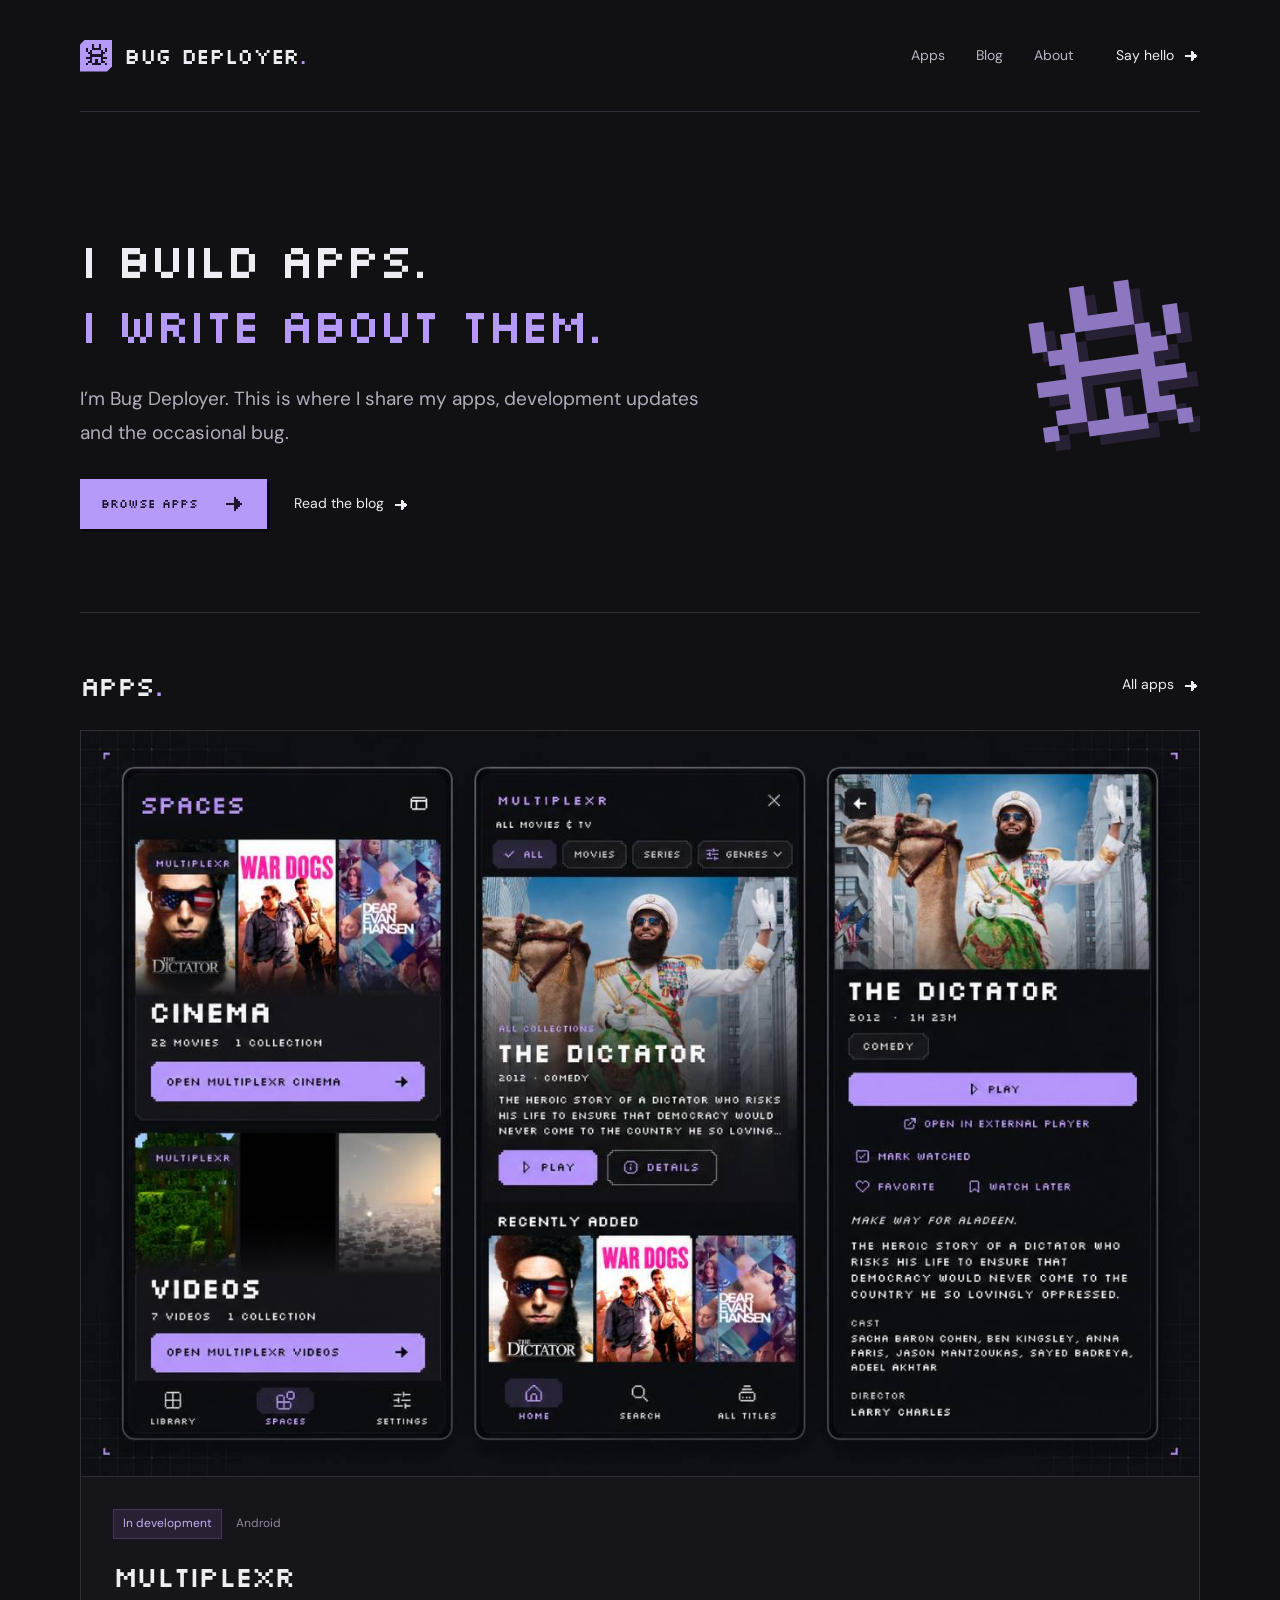
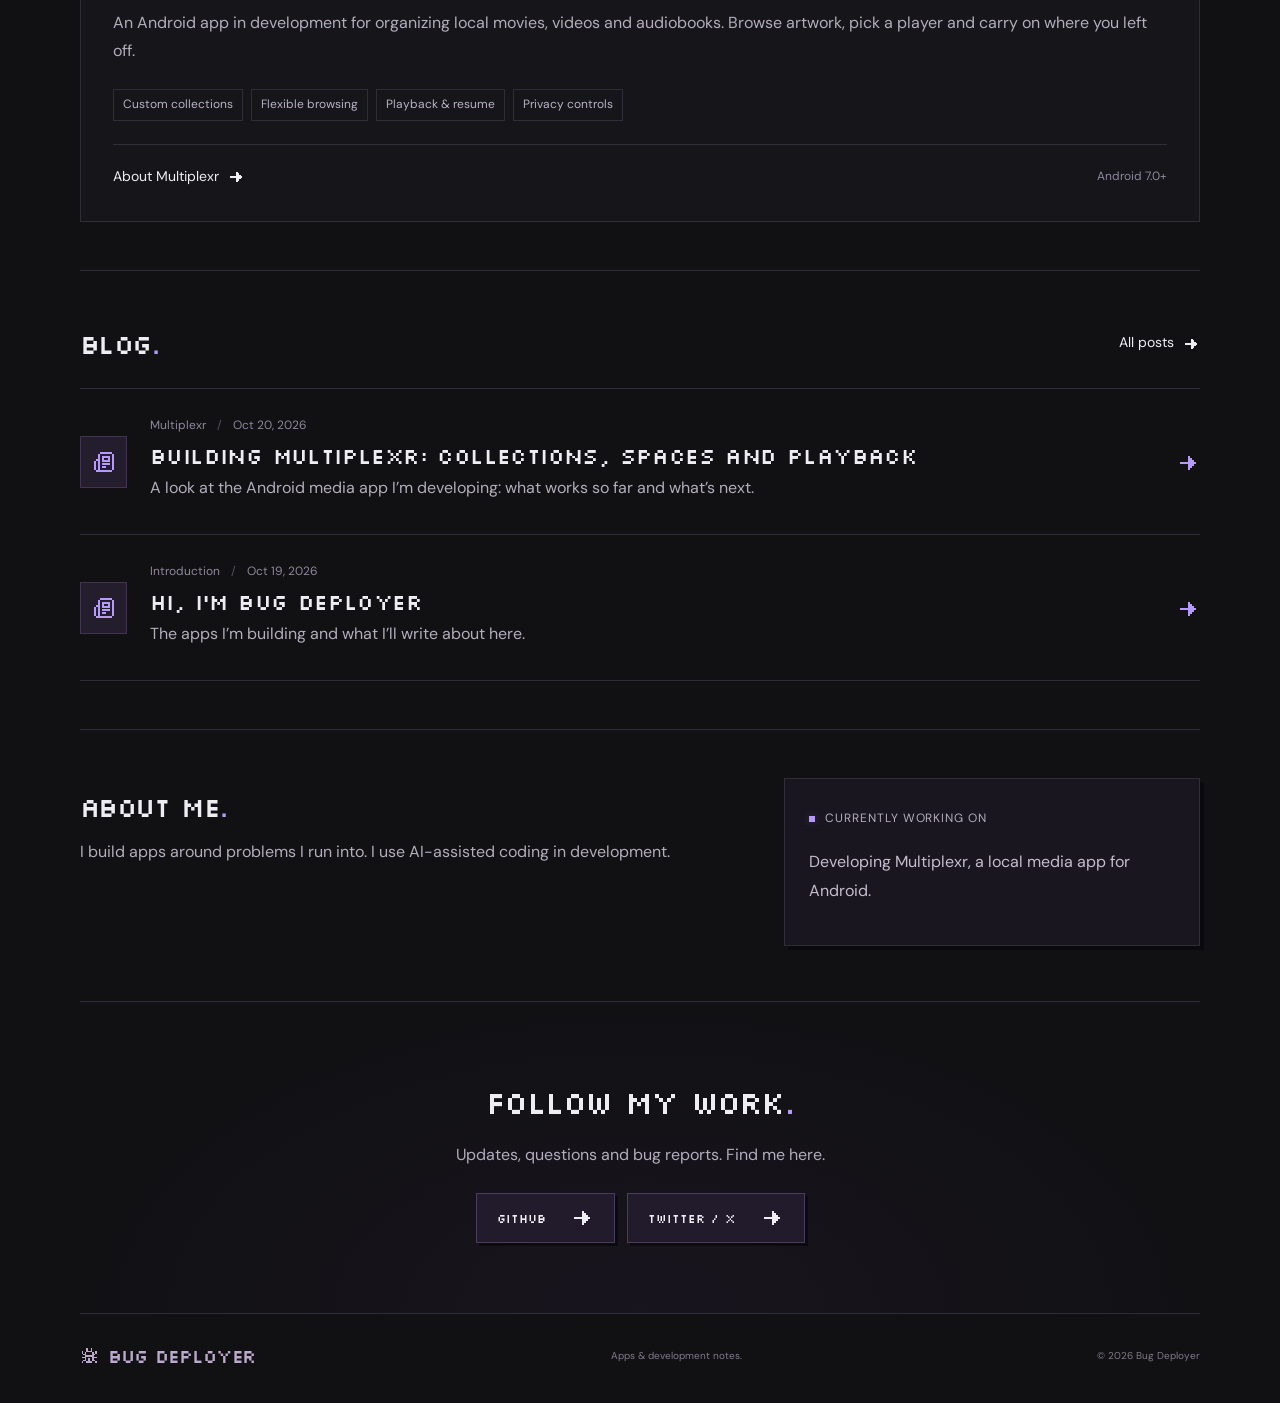
==== commit dcbcbd01: "Publish root site with corrected footer and links" ====
--- a/index.html
+++ b/index.html
@@ -1 +1 @@
-<!DOCTYPE html><html lang="en"><head><meta charSet="utf-8"/><link rel="preconnect" href="/" crossorigin=""/><meta name="viewport" content="width=device-width, initial-scale=1"/><link rel="stylesheet" href="/mjowdev.github.io/_next/static/chunks/3dtbgdv_qlb6q.css" data-precedence="next"/><link rel="preload" as="script" fetchPriority="low" href="/mjowdev.github.io/_next/static/chunks/1x6obpmlu1_c2.js"/><script src="/mjowdev.github.io/_next/static/chunks/2fzxukf5i8xn4.js" async=""></script><script src="/mjowdev.github.io/_next/static/chunks/33jqo_7qhbp5d.js" async=""></script><script src="/mjowdev.github.io/_next/static/chunks/0wd7lqstjoqza.js" async=""></script><script src="/mjowdev.github.io/_next/static/chunks/turbopack-2zn56qsiu0pht.js" async=""></script><script src="/mjowdev.github.io/_next/static/chunks/27gjg8e11zukd.js" async=""></script><title>Bug Deployer — Apps &amp; blog</title><meta name="description" content="Android apps and development notes by Bug Deployer. Follow Multiplexr and read the blog."/><link rel="icon" href="/mjowdev.github.io/icon.svg?icon.3s6f8rfmyqqrs.svg" sizes="any" type="image/svg+xml"/><meta name="next-size-adjust" content=""/><script src="/mjowdev.github.io/_next/static/chunks/0cz1d0mv5g_q7.js" noModule=""></script></head><body><div hidden=""><!--$--><!--/$--></div><a class="skip" href="#main">Skip to content</a><header class="header"><a class="wordmark" href="/mjowdev.github.io"><span class="brand-icon"><svg viewBox="0 0 24 24" width="24" height="24" fill="currentColor" xmlns="http://www.w3.org/2000/svg" class="pixel-icon " aria-hidden="true" focusable="false"><path d="M2 5h2v4H2zm20 0h-2v4h2zM4 9h2v2H4zm16 0h-2v2h2zM2 13h4v2H2zm20 0h-4v2h4zM4 17h2v2H4zm16 0h-2v2h2zM2 19h2v2H2zm20 0h-2v2h2zM6 11h12v2H6z"></path><path d="M6 7h2v12H6zm10 0h2v12h-2zM8 19h8v2H8zM8 5h8v2H8z"></path><path d="M11 15h2v6h-2zM8 1h2v6H8zm6 0h2v6h-2z"></path></svg></span><span>Bug Deployer<span class="dot">.</span></span></a><nav aria-label="Main navigation"><a href="/mjowdev.github.io/projects/">Apps</a><a href="/mjowdev.github.io/blog/">Blog</a><a href="/mjowdev.github.io#about">About</a><a class="nav-connect" href="/mjowdev.github.io#connect">Say hello <svg viewBox="0 0 24 24" width="24" height="24" fill="currentColor" xmlns="http://www.w3.org/2000/svg" class="pixel-icon " aria-hidden="true" focusable="false"><path d="M4 11v2h16v-2zm12 2v2h2v-2zm-2 2v2h2v-2zm-2 2v2h2v-2zm4-6V9h2v2z"></path><path d="M14 15V7h2v8zm-2 2V5h2v12z"></path></svg></a></nav></header><main id="main"><section class="hero"><div><h1><span class="">I build apps.<br/></span><span class="muted-heading">I write about them.<br/></span></h1><p class="hero-intro">I’m Bug Deployer. This is where I share my apps, development updates and the occasional bug.</p><div class="actions"><a class="button primary" href="/mjowdev.github.io/projects/">Browse apps <span><svg viewBox="0 0 24 24" width="24" height="24" fill="currentColor" xmlns="http://www.w3.org/2000/svg" class="pixel-icon " aria-hidden="true" focusable="false"><path d="M4 11v2h16v-2zm12 2v2h2v-2zm-2 2v2h2v-2zm-2 2v2h2v-2zm4-6V9h2v2z"></path><path d="M14 15V7h2v8zm-2 2V5h2v12z"></path></svg></span></a><a class="text-link" href="/mjowdev.github.io/blog/">Read the blog <span><svg viewBox="0 0 24 24" width="24" height="24" fill="currentColor" xmlns="http://www.w3.org/2000/svg" class="pixel-icon " aria-hidden="true" focusable="false"><path d="M4 11v2h16v-2zm12 2v2h2v-2zm-2 2v2h2v-2zm-2 2v2h2v-2zm4-6V9h2v2z"></path><path d="M14 15V7h2v8zm-2 2V5h2v12z"></path></svg></span></a></div></div><div class="hero-bug" aria-hidden="true"><svg viewBox="0 0 24 24" width="24" height="24" fill="currentColor" xmlns="http://www.w3.org/2000/svg" class="pixel-icon " aria-hidden="true" focusable="false"><path d="M2 5h2v4H2zm20 0h-2v4h2zM4 9h2v2H4zm16 0h-2v2h2zM2 13h4v2H2zm20 0h-4v2h4zM4 17h2v2H4zm16 0h-2v2h2zM2 19h2v2H2zm20 0h-2v2h2zM6 11h12v2H6z"></path><path d="M6 7h2v12H6zm10 0h2v12h-2zM8 19h8v2H8zM8 5h8v2H8z"></path><path d="M11 15h2v6h-2zM8 1h2v6H8zm6 0h2v6h-2z"></path></svg></div></section><section id="projects" class="section"><div class="section-head"><div><h2>Apps<span class="dot">.</span></h2></div><a class="text-link" href="/mjowdev.github.io/projects/">All apps <svg viewBox="0 0 24 24" width="24" height="24" fill="currentColor" xmlns="http://www.w3.org/2000/svg" class="pixel-icon " aria-hidden="true" focusable="false"><path d="M4 11v2h16v-2zm12 2v2h2v-2zm-2 2v2h2v-2zm-2 2v2h2v-2zm4-6V9h2v2z"></path><path d="M14 15V7h2v8zm-2 2V5h2v12z"></path></svg></a></div><article class="project-card"><a class="project-showcase" href="/mjowdev.github.io/multiplexr-showcase.jpg" aria-label="View Multiplexr screenshots at full size"><img src="/mjowdev.github.io/multiplexr-showcase.jpg" width="1280" height="853" alt="Multiplexr screenshots showing Spaces, Cinema browsing, and movie details" loading="lazy"/></a><div class="project-info"><div class="tag-row"><span class="badge">In development</span><span class="micro">Android</span></div><h3>Multiplexr</h3><p>An Android app in development for organizing local movies, videos and audiobooks. Browse artwork, pick a player and carry on where you left off.</p><div class="feature-tags"><span>Custom collections</span><span>Flexible browsing</span><span>Playback &amp; resume</span><span>Privacy controls</span></div><div class="project-bottom"><a class="text-link" href="/mjowdev.github.io/blog/multiplexr/">About Multiplexr <svg viewBox="0 0 24 24" width="24" height="24" fill="currentColor" xmlns="http://www.w3.org/2000/svg" class="pixel-icon " aria-hidden="true" focusable="false"><path d="M4 11v2h16v-2zm12 2v2h2v-2zm-2 2v2h2v-2zm-2 2v2h2v-2zm4-6V9h2v2z"></path><path d="M14 15V7h2v8zm-2 2V5h2v12z"></path></svg></a><span class="micro">Android 7.0+</span></div></div></article></section><section class="section"><div class="section-head"><div><h2>Blog<span class="dot">.</span></h2></div><a class="text-link" href="/mjowdev.github.io/blog/">All posts <svg viewBox="0 0 24 24" width="24" height="24" fill="currentColor" xmlns="http://www.w3.org/2000/svg" class="pixel-icon " aria-hidden="true" focusable="false"><path d="M4 11v2h16v-2zm12 2v2h2v-2zm-2 2v2h2v-2zm-2 2v2h2v-2zm4-6V9h2v2z"></path><path d="M14 15V7h2v8zm-2 2V5h2v12z"></path></svg></a></div><a class="post-row" href="/mjowdev.github.io/blog/multiplexr/"><span class="post-icon"><svg viewBox="0 0 24 24" width="24" height="24" fill="currentColor" xmlns="http://www.w3.org/2000/svg" class="pixel-icon " aria-hidden="true" focusable="false"><path d="M8 2h12v2H8zM6 4h2v16H6zm14 0h2v16h-2zM4 20h16v2H4zm-2-9h2v9H2zm2-2h2v2H4zm6-3h8v2h-8zm0 4h8v2h-8zm0-2h2v2h-2zm6 0h2v2h-2zm-6 5h8v2h-8zm0 3h4v2h-4z"></path></svg></span><div><div class="micro">Multiplexr<!-- --> <span class="separator">/</span> <!-- -->Oct 20, 2026</div><h3>Building Multiplexr: collections, spaces and playback</h3><p>A look at the Android media app I’m developing: what works so far and what’s next.</p></div><span class="post-arrow"><svg viewBox="0 0 24 24" width="24" height="24" fill="currentColor" xmlns="http://www.w3.org/2000/svg" class="pixel-icon " aria-hidden="true" focusable="false"><path d="M4 11v2h16v-2zm12 2v2h2v-2zm-2 2v2h2v-2zm-2 2v2h2v-2zm4-6V9h2v2z"></path><path d="M14 15V7h2v8zm-2 2V5h2v12z"></path></svg></span></a><a class="post-row" href="/mjowdev.github.io/blog/hello-world/"><span class="post-icon"><svg viewBox="0 0 24 24" width="24" height="24" fill="currentColor" xmlns="http://www.w3.org/2000/svg" class="pixel-icon " aria-hidden="true" focusable="false"><path d="M8 2h12v2H8zM6 4h2v16H6zm14 0h2v16h-2zM4 20h16v2H4zm-2-9h2v9H2zm2-2h2v2H4zm6-3h8v2h-8zm0 4h8v2h-8zm0-2h2v2h-2zm6 0h2v2h-2zm-6 5h8v2h-8zm0 3h4v2h-4z"></path></svg></span><div><div class="micro">Introduction<!-- --> <span class="separator">/</span> <!-- -->Oct 19, 2026</div><h3>Hi, I’m Bug Deployer</h3><p>The apps I’m building and what I’ll write about here.</p></div><span class="post-arrow"><svg viewBox="0 0 24 24" width="24" height="24" fill="currentColor" xmlns="http://www.w3.org/2000/svg" class="pixel-icon " aria-hidden="true" focusable="false"><path d="M4 11v2h16v-2zm12 2v2h2v-2zm-2 2v2h2v-2zm-2 2v2h2v-2zm4-6V9h2v2z"></path><path d="M14 15V7h2v8zm-2 2V5h2v12z"></path></svg></span></a></section><section id="about" class="section about-grid"><div><h2>About me<span class="dot">.</span></h2><p>I build apps around problems I run into. I use AI-assisted coding in development.</p></div><aside class="now-card"><span class="eyebrow"><span class="status-light"></span> CURRENTLY WORKING ON</span><p>Developing Multiplexr, a local media app for Android.</p></aside></section><section id="connect" class="connect"><h2>Follow my work<span class="dot">.</span></h2><p>Updates, questions and bug reports. Find me here.</p><div class="socials"><a class="button" href="https://github.com/bugdeployer">GitHub<!-- --> <svg viewBox="0 0 24 24" width="24" height="24" fill="currentColor" xmlns="http://www.w3.org/2000/svg" class="pixel-icon " aria-hidden="true" focusable="false"><path d="M4 11v2h16v-2zm12 2v2h2v-2zm-2 2v2h2v-2zm-2 2v2h2v-2zm4-6V9h2v2z"></path><path d="M14 15V7h2v8zm-2 2V5h2v12z"></path></svg></a><a class="button" href="https://x.com/mjowdev">Twitter / X<!-- --> <svg viewBox="0 0 24 24" width="24" height="24" fill="currentColor" xmlns="http://www.w3.org/2000/svg" class="pixel-icon " aria-hidden="true" focusable="false"><path d="M4 11v2h16v-2zm12 2v2h2v-2zm-2 2v2h2v-2zm-2 2v2h2v-2zm4-6V9h2v2z"></path><path d="M14 15V7h2v8zm-2 2V5h2v12z"></path></svg></a></div></section></main><!--$--><!--/$--><footer><a class="footer-brand" href="/mjowdev.github.io"><svg viewBox="0 0 24 24" width="24" height="24" fill="currentColor" xmlns="http://www.w3.org/2000/svg" class="pixel-icon " aria-hidden="true" focusable="false"><path d="M2 5h2v4H2zm20 0h-2v4h2zM4 9h2v2H4zm16 0h-2v2h2zM2 13h4v2H2zm20 0h-4v2h4zM4 17h2v2H4zm16 0h-2v2h2zM2 19h2v2H2zm20 0h-2v2h2zM6 11h12v2H6z"></path><path d="M6 7h2v12H6zm10 0h2v12h-2zM8 19h8v2H8zM8 5h8v2H8z"></path><path d="M11 15h2v6h-2zM8 1h2v6H8zm6 0h2v6h-2z"></path></svg> Bug Deployer</a><span>Apps &amp; development notes.</span><span>© <!-- -->2026<!-- --> Bug Deployer</span></footer><script id="_R_">(globalThis["TURBOPACK"] || (globalThis["TURBOPACK"] = [])).push({"otherChunks":["static/chunks/1x6obpmlu1_c2.js","static/chunks/2fzxukf5i8xn4.js","static/chunks/33jqo_7qhbp5d.js","static/chunks/0wd7lqstjoqza.js"],"runtimeModuleIds":[94553]});</script><script src="/mjowdev.github.io/_next/static/chunks/1x6obpmlu1_c2.js" async=""></script><script>(self.__next_f=self.__next_f||[]).push([0])</script><script>self.__next_f.push([1,"1:\"$Sreact.fragment\"\n2:\"/mjowdev.github.io/_next/static/chunks/27gjg8e11zukd.js\"\n3:I[22016,[\"$2\"],\"\"]\n4:I[39756,[\"$2\"],\"default\"]\n5:I[37457,[\"$2\"],\"default\"]\ne:\"ViewportBoundary\"\nf:I[97367,[\"$2\"],\"$e\"]\n11:\"MetadataBoundary\"\n12:I[97367,[\"$2\"],\"$11\"]\n13:\"$Sreact.suspense\"\n15:I[68027,[\"$2\"],\"default\",1]\n:HL[\"/mjowdev.github.io/_next/static/chunks/3dtbgdv_qlb6q.css\",\"style\"]\n:HC[\"/\",\"\"]\n6:[[\"children\",{\"s\":\"__PAGE__\",\"h\":512,\"d\":{\"r\":[\"$\",\"$1\",\"c\",{\"children\":[[\"$\",\"main\",null,{\"id\":\"main\",\"children\":[[\"$\",\"section\",null,{\"className\":\"hero\",\"children\":[[\"$\",\"div\",null,{\"children\":[[\"$\",\"h1\",null,{\"children\":[[\"$\",\"span\",\"I build apps.\",{\"className\":\"\",\"children\":[\"I build apps.\",[\"$\",\"br\",null,{}]]}],[\"$\",\"span\",\"I write about them.\",{\"className\":\"muted-heading\",\"children\":[\"I write about them.\",[\"$\",\"br\",null,{}]]}]]}],[\"$\",\"p\",null,{\"className\":\"hero-intro\",\"children\":\"I’m Bug Deployer. This is where I share my apps, development updates and the occasional bug.\"}],[\"$\",\"div\",null,{\"className\":\"actions\",\"children\":[[\"$\",\"$L3\",null,{\"className\":\"button primary\",\"href\":\"/projects/\",\"children\":[\"Browse apps \",[\"$\",\"span\",null,{\"children\":[\"$\",\"svg\",null,{\"viewBox\":\"0 0 24 24\",\"width\":\"24\",\"height\":\"24\",\"fill\":\"currentColor\",\"xmlns\":\"http://www.w3.org/2000/svg\",\"className\":\"pixel-icon \",\"aria-hidden\":\"true\",\"focusable\":\"false\",\"children\":[[\"$\",\"path\",null,{\"d\":\"M4 11v2h16v-2zm12 2v2h2v-2zm-2 2v2h2v-2zm-2 2v2h2v-2zm4-6V9h2v2z\"}],[\"$\",\"path\",null,{\"d\":\"M14 15V7h2v8zm-2 2V5h2v12z\"}]]}]}]]}],[\"$\",\"$L3\",null,{\"className\":\"text-link\",\"href\":\"/blog/\",\"children\":[\"Read the blog \",\"$L7\"]}]]}]]}],\"$L8\"]}],\"$L9\",\"$La\",\"$Lb\",\"$Lc\",false]}],null,\"$Ld\"]}],\"p\":false,\"v\":null}}]]\n0:{\"P\":null,\"c\":[\"\",\"\"],\"q\":\"\",\"i\":false,\"t\":{\"t\":{\"s\":\"\",\"h\":528,\"d\":{\"r\":[\"$\",\"$1\",\"c\",{\"children\":[[[\"$\",\"link\",\"0\",{\"rel\":\"stylesheet\",\"href\":\"/mjowdev.github.io/_next/static/chunks/3dtbgdv_qlb6q.css\",\"precedence\":\"next\",\"crossOrigin\":\"$undefined\",\"nonce\":\"$undefined\"}],[\"$\",\"script\",\"script-0\",{\"src\":\"/mjowdev.github.io/_next/static/chunks/27gjg8e11zukd.js\",\"async\":true,\"nonce\":\"$undefined\"}]],[\"$\",\"html\",null,{\"lang\":\"en\",\"children\":[\"$\",\"body\",null,{\"children\":[[\"$\",\"a\",null,{\"className\":\"skip\",\"href\":\"#main\",\"children\":\"Skip to content\"}],[\"$\",\"header\",null,{\"className\":\"header\",\"children\":[[\"$\",\"$L3\",null,{\"href\":\"/\",\"className\":\"wordmark\",\"children\":[[\"$\",\"span\",null,{\"className\":\"brand-icon\",\"children\":[\"$\",\"svg\",null,{\"viewBox\":\"0 0 24 24\",\"width\":\"24\",\"height\":\"24\",\"fill\":\"currentColor\",\"xmlns\":\"http://www.w3.org/2000/svg\",\"className\":\"pixel-icon \",\"aria-hidden\":\"true\",\"focusable\":\"false\",\"children\":[[\"$\",\"path\",null,{\"d\":\"M2 5h2v4H2zm20 0h-2v4h2zM4 9h2v2H4zm16 0h-2v2h2zM2 13h4v2H2zm20 0h-4v2h4zM4 17h2v2H4zm16 0h-2v2h2zM2 19h2v2H2zm20 0h-2v2h2zM6 11h12v2H6z\"}],[\"$\",\"path\",null,{\"d\":\"M6 7h2v12H6zm10 0h2v12h-2zM8 19h8v2H8zM8 5h8v2H8z\"}],[\"$\",\"path\",null,{\"d\":\"M11 15h2v6h-2zM8 1h2v6H8zm6 0h2v6h-2z\"}]]}]}],[\"$\",\"span\",null,{\"children\":[\"Bug Deployer\",[\"$\",\"span\",null,{\"className\":\"dot\",\"children\":\".\"}]]}]]}],[\"$\",\"nav\",null,{\"aria-label\":\"Main navigation\",\"children\":[[\"$\",\"$L3\",null,{\"href\":\"/projects/\",\"children\":\"Apps\"}],[\"$\",\"$L3\",null,{\"href\":\"/blog/\",\"children\":\"Blog\"}],[\"$\",\"$L3\",null,{\"href\":\"/#about\",\"children\":\"About\"}],[\"$\",\"$L3\",null,{\"href\":\"/#connect\",\"className\":\"nav-connect\",\"children\":[\"Say hello \",[\"$\",\"svg\",null,{\"viewBox\":\"0 0 24 24\",\"width\":\"24\",\"height\":\"24\",\"fill\":\"currentColor\",\"xmlns\":\"http://www.w3.org/2000/svg\",\"className\":\"pixel-icon \",\"aria-hidden\":\"true\",\"focusable\":\"false\",\"children\":[[\"$\",\"path\",null,{\"d\":\"M4 11v2h16v-2zm12 2v2h2v-2zm-2 2v2h2v-2zm-2 2v2h2v-2zm4-6V9h2v2z\"}],[\"$\",\"path\",null,{\"d\":\"M14 15V7h2v8zm-2 2V5h2v12z\"}]]}]]}]]}]]}],[\"$\",\"$L4\",null,{\"parallelRouterKey\":\"children\",\"error\":\"$undefined\",\"errorStyles\":\"$undefined\",\"errorScripts\":\"$undefined\",\"template\":[\"$\",\"$L5\",null,{}],\"templateStyles\":\"$undefined\",\"templateScripts\":\"$undefined\",\"notFound\":[[\"$\",\"main\",null,{\"id\":\"main\",\"className\":\"inner-page\",\"children\":[[\"$\",\"div\",null,{\"className\":\"eyebrow\",\"children\":\"404\"}],[\"$\",\"h1\",null,{\"children\":\"Page not found.\"}],[\"$\",\"p\",null,{\"children\":\"This page doesn’t exist.\"}],[\"$\",\"$L3\",null,{\"href\":\"/\",\"className\":\"button primary\",\"children\":[\"Return home \",[\"$\",\"svg\",null,{\"viewBox\":\"0 0 24 24\",\"width\":\"24\",\"height\":\"24\",\"fill\":\"currentColor\",\"xmlns\":\"http://www.w3.org/2000/svg\",\"className\":\"pixel-icon \",\"aria-hidden\":\"true\",\"focusable\":\"false\",\"children\":[[\"$\",\"path\",null,{\"d\":\"M4 11v2h16v-2zm12 2v2h2v-2zm-2 2v2h2v-2zm-2 2v2h2v-2zm4-6V9h2v2z\"}],[\"$\",\"path\",null,{\"d\":\"M14 15V7h2v8zm-2 2V5h2v12z\"}]]}]]}]]}],[]],\"forbidden\":\"$undefined\",\"unauthorized\":\"$undefined\"}],[\"$\",\"footer\",null,{\"children\":[[\"$\",\"$L3\",null,{\"href\":\"/\",\"className\":\"footer-brand\",\"children\":[[\"$\",\"svg\",null,{\"viewBox\":\"0 0 24 24\",\"width\":\"24\",\"height\":\"24\",\"fill\":\"currentColor\",\"xmlns\":\"http://www.w3.org/2000/svg\",\"className\":\"pixel-icon \",\"aria-hidden\":\"true\",\"focusable\":\"false\",\"children\":[[\"$\",\"path\",null,{\"d\":\"M2 5h2v4H2zm20 0h-2v4h2zM4 9h2v2H4zm16 0h-2v2h2zM2 13h4v2H2zm20 0h-4v2h4zM4 17h2v2H4zm16 0h-2v2h2zM2 19h2v2H2zm20 0h-2v2h2zM6 11h12v2H6z\"}],[\"$\",\"path\",null,{\"d\":\"M6 7h2v12H6zm10 0h2v12h-2zM8 19h8v2H8zM8 5h8v2H8z\"}],[\"$\",\"path\",null,{\"d\":\"M11 15h2v6h-2zM8 1h2v6H8zm6 0h2v6h-2z\"}]]}],\" Bug Deployer\"]}],[\"$\",\"span\",null,{\"children\":\"Apps \u0026 development notes.\"}],[\"$\",\"span\",null,{\"children\":[\"© \",2026,\" Bug Deployer\"]}]]}]]}]}]]}],\"p\":false,\"v\":null},\"c\":\"$Q6\"},\"h\":{\"r\":[\"$\",\"$1\",\"h\",{\"children\":[null,[\"$\",\"$Lf\",null,{\"children\":\"$L10\"}],[\"$\",\"$L12\",null,{\"children\":[[\"$\",\"div\",null,{\"hidden\":true,\"children\":[\"$\",\"$13\",null,{\"name\":\"Next.Metadata\",\"children\":\"$L14\"}]}],null]}],[\"$\",\"meta\",null,{\"name\":\"next-size-adjust\",\"content\":\"\"}]]}],\"p\":false,\"v\":null}},\"m\":\"$undefined\",\"G\":[\"$15\",[[\"$\",\"link\",\"0\",{\"rel\":\"stylesheet\",\"href\":\"/mjowdev.github.io/_next/static/chunks/3dtbgdv_qlb6q.css\",\"precedence\":\"next\",\"crossOrigin\":\"$undefined\",\"nonce\":\"$undefined\"}]]],\"S\":true,\"r\":\"$undefined\",\"s\":\"$undefined\",\"a\":\"$undefined\",\"l\":\"$undefined\",\"p\":\"$undefined\",\"d\":\"$undefined\",\"b\":\"L_BRcrru862LQYeMOpDEg\"}\n16:I[97367,[\"$2\"],\"OutletBoundary\"]\n7:[\"$\",\"span\",null,{\"children\":[\"$\",\"svg\",null,{\"viewBox\":\"0 0 24 24\",\"width\":\"24\",\"height\":\"24\",\"fill\":\"currentColor\",\"xmlns\":\"http://www.w3.org/2000/svg\",\"className\":\"pixel-icon \",\"aria-hidden\":\"true\",\"focusable\":\"false\",\"children\":[[\"$\",\"path\",null,{\"d\":\"M4 11v2h16v-2zm12 2v2h2v-2zm-2 2v2h2v-2zm-2 2v2h2v-2zm4-6V9h2v2z\"}],[\"$\",\"path\",null,{\"d\":\"M14 15V7h2v8zm-2 2V5h2v12z\"}]]}]}]\n8:[\"$\",\"div\",null,{\"className\":\"hero-bug\",\"aria-hidden\":\"true\",\"children\":[\"$\",\"svg\",null,{\"viewBox\":\"0 0 24 24\",\"width\":\"24\",\"height\":\"24\",\"fill\":\"currentColor\",\"xmlns\":\"http://www.w3.org/2000/svg\",\"className\":\"pixel-icon \",\"aria-hidden\":\"true\",\"focusable\":\"false\",\"children\":[[\"$\",\"path\",null,{\"d\":\"M2 5h2v4H2zm20 0h-2v4h2zM4 9h2v2H4zm16 0h-2v2h2zM2 13h4v2H2zm20 0h-4v2h4zM4 17h2v2H4zm16 0h-2v2h2zM2 19h2v2H2zm20 0h-2v2h2zM6 11h12v2H6z\"}],[\"$\",\"path\",null,{\"d\":\"M6 7h2v12H6zm10 0h2v12h-2zM8 19h8v2H8zM8 5h8v2H8z\"}],[\"$\",\"path\",null,{\"d\":\"M11 15h2v6h-2zM8 1h2v6H8zm6 0h2v6h-2z\"}]]}]}]\n9:[\"$\",\"section\",null,{\"id\":\"projects\",\"className\":\"section\",\"children\":[[\"$\",\"div\",null,{\"className\":\"section-head\",\"children\":[[\"$\",\"div\",null,{\"children\":[\"$\",\"h2\",null,{\"children\":[\"Apps\",[\"$\",\"span\",null,{\"className\":\"dot\",\"children\":\".\"}]]}]}],[\"$\",\"$L3\",null,{\"className\":\"text-link\",\"href\":\"/projects/\",\"children\":[\"All apps \",[\"$\",\"svg\",null,{\"viewBox\":\"0 0 24 24\",\"width\":\"24\",\"height\":\"24\",\"fill\":\"currentColor\",\"xmlns\":\"http://www.w3.org/2000/svg\",\"className\":\"pixel-icon \",\"aria-hidden\":\"true\",\"focusable\":\"false\",\"children\":[[\"$\",\"path\",null,{\"d\":\"M4 11v2h16v-2zm12 2v2h2v-2zm-2 2v2h2v-2zm-2 2v2h2v-2zm4-6V9h2v2z\"}],[\"$\",\"path\",null,{\"d\":\"M14 15V7h2v8zm-2 2V5h2v12z\"}]]}]]}]]}],[\"$\",\"article\",null,{\"className\":\"project-card\",\"children\":[[\"$\",\"a\",null,{\"className\":\"project-showcase\",\"href\":\"/mjowdev.github.io/multiplexr-showcase.jpg\",\"aria-label\":\"View Multiplexr screenshots at full size\",\"children\":[\"$\",\"img\",null,{\"src\":\"/mjowdev.github.io/multiplexr-showcase.jpg\",\"width\":\"1280\",\"height\":\"853\",\"alt\":\"Multiplexr screenshots showing Spaces, Cinema browsing, and movie details\",\"loading\":\"lazy\"}]}],[\"$\",\"div\",null,{\"className\":\"project-info\",\"children\":[[\"$\",\"div\",null,{\"className\":\"tag-row\",\"children\":[[\"$\",\"span\",null,{\"className\":\"badge\",\"children\":\"In development\"}],[\"$\",\"span\",null,{\"className\":\"micro\",\"children\":\"Android\"}]]}],[\"$\",\"h3\",null,{\"children\":\"Multiplexr\"}],[\"$\",\"p\",null,{\"children\":\"An Android app in development for organizing local movies, videos and audiobooks. Browse artwork, pick a player and carry on where you left off.\"}],[\"$\",\"div\",null,{\"className\":\"feature-tags\",\"children\":[[\"$\",\"span\",\"Custom collections\",{\"children\":\"Custom collections\"}],[\"$\",\"span\",\"Flexible browsing\",{\"children\":\"Flexible browsing\"}],[\"$\",\"span\",\"Playback \u0026 resume\",{\"children\":\"Playback \u0026 resume\"}],[\"$\",\"span\",\"Privacy controls\",{\"children\":\"Privacy controls\"}]]}],[\"$\",\"div\",null,{\"className\":\"project-bottom\",\"children\":[[\"$\",\"$L3\",null,{\"className\":\"text-link\",\"href\":\"/blog/multiplexr/\",\"children\":[\"About Multiplexr \",[\"$\",\"svg\",null,{\"viewBox\":\"0 0 24 24\",\"width\":\"24\",\"height\":\"24\",\"fill\":\"currentColor\",\"xmlns\":\"http://www.w3.org/2000/svg\",\"className\":\"pixel-icon \",\"aria-hidden\":\"true\",\"focusable\":\"false\",\"children\":[[\"$\",\"path\",null,{\"d\":\"M4 11v2h16v-2zm12 2v2h2v-2zm-2 2v2h2v-2zm-2 2v2h2v-2zm4-6V9h2v2z\"}],[\"$\",\"path\",null,{\"d\":\"M14 15V7h2v8zm-2 2V5h2v12z\"}]]}]]}],[\"$\",\"span\",null,{\"className\":\"micro\",\"children\":\"Android 7.0+\"}]]}]]}]]}]]}]\na:[\"$\",\"section\",null,{\"className\":\"section\",\"children\":[[\"$\",\"div\",null,{\"className\":\"section-head\",\"children\":[[\"$\",\"div\",null,{\"children\":[\"$\",\"h2\",null,{\"children\":[\"Blog\",[\"$\",\"span\",null,{\"className\":\"dot\",\"children\":\".\"}]]}]}],[\"$\",\"$L3\",null,{\"className\":\"text-link\",\"href\":\"/blog/\",\"children\":[\"All posts \",[\"$\",\"svg\",null,{\"viewBox\":\"0 0 24 24\",\"width\":\"24\",\"height\":\"24\",\"fill\":\"currentColor\",\"xmlns\":\"http://www.w3.org/2000/svg\",\"className\":\"pixel-icon \",\"aria-hidden\":\"true\",\"focusable\":\"false\",\"children\":[[\"$\",\"path\",null,{\"d\":\"M4 11v2h16v-2zm12 2v2h2v-2zm-2 2v2h2v-2zm-2 2v2h2v-2zm4-6V9h2v2z\"}],[\"$\",\"path\",null,{\"d\":\"M14 15V7h2v8zm-2 2V5h2v12z\"}]]}]]}]]}],[[\"$\",\"$L3\",\"multiplexr\",{\"href\":\"/blog/multiplexr/\",\"className\":\"post-row\",\"children\":[[\"$\",\"span\",null,{\"className\":\"post-icon\",\"children\":[\"$\",\"svg\",null,{\"viewBox\":\"0 0 24 24\",\"width\":\"24\",\"height\":\"24\",\"fill\":\"currentColor\",\"xmlns\":\"http://www.w3.org/2000/svg\",\"className\":\"pixel-icon \",\"aria-hidden\":\"true\",\"focusable\":\"false\",\"children\":[\"$\",\"path\",null,{\"d\":\"M8 2h12v2H8zM6 4h2v16H6zm14 0h2v16h-2zM4 20h16v2H4zm-2-9h2v9H2zm2-2h2v2H4zm6-3h8v2h-8zm0 4h8v2h-8zm0-2h2v2h-2zm6 0h2v2h-2zm-6 5h8v2h-8zm0 3h4v2h-4z\"}]}]}],[\"$\",\"div\",null,{\"children\":[[\"$\",\"div\",null,{\"className\":\"micro\",\"children\":[\"Multiplexr\",\" \",[\"$\",\"span\",null,{\"className\":\"separator\",\"children\":\"/\"}],\" \",\"Oct 20, 2026\"]}],[\"$\",\"h3\",null,{\"children\":\"Building Multiplexr: collections, spaces and playback\"}],[\"$\",\"p\",null,{\"children\":\"A look at the Android media app I’m developing: what works so far and what’s next.\"}]]}],[\"$\",\"span\",null,{\"className\":\"post-arrow\",\"children\":[\"$\",\"svg\",null,{\"viewBox\":\"0 0 24 24\",\"width\":\"24\",\"height\":\"24\",\"fill\":\"currentColor\",\"xmlns\":\"http://www.w3.org/2000/svg\",\"className\":\"pixel-icon \",\"aria-hidden\":\"true\",\"focusable\":\"false\",\"children\":[[\"$\",\"path\",null,{\"d\":\"M4 11v2h16v-2zm12 2v2h2v-2zm-2 2v2h2v-2zm-2 2v2h2v-2zm4-6V9h2v2z\"}],[\"$\",\"path\",null,{\"d\":\"M14 15V7h2v8zm-2 2V5h2v12z\"}]]}]}]]}],[\"$\",\"$L3\",\"hello-world\",{\"href\":\"/blog/hello-world/\",\"className\":\"post-row\",\"children\":[[\"$\",\"span\",null,{\"className\":\"post-icon\",\"children\":[\"$\",\"svg\",null,{\"viewBox\":\"0 0 24 24\",\"width\":\"24\",\"height\":\"24\",\"fill\":\"currentColor\",\"xmlns\":\"http://www.w3.org/2000/svg\",\"className\":\"pixel-icon \",\"aria-hidden\":\"true\",\"focusable\":\"false\",\"children\":[\"$\",\"path\",null,{\"d\":\"M8 2h12v2H8zM6 4h2v16H6zm14 0h2v16h-2zM4 20h16v2H4zm-2-9h2v9H2zm2-2h2v2H4zm6-3h8v2h-8zm0 4h8v2h-8zm0-2h2v2h-2zm6 0h2v2h-2zm-6 5h8v2h-8zm0 3h4v2h-4z\"}]}]}],[\"$\",\"div\",null,{\"children\":[[\"$\",\"div\",null,{\"className\":\"micro\",\"children\":[\"Introduction\",\" \",[\"$\",\"span\",null,{\"className\":\"separator\",\"children\":\"/\"}],\" \",\"Oct 19, 2026\"]}],[\"$\",\"h3\",null,{\"children\":\"Hi, I’m Bug Deployer\"}],[\"$\",\"p\",null,{\"children\":\"The apps I’m building and what I’ll write about here.\"}]]}],[\"$\",\"span\",null,{\"className\":\"post-arrow\",\"children\":[\"$\",\"svg\",null,{\"viewBox\":\"0 0 24 24\",\"width\":\"24\",\"height\":\"24\",\"fill\":\"currentColor\",\"xmlns\":\"http://www.w3.org/2000/svg\",\"className\":\"pixel-icon \",\"aria-hidden\":\"true\",\"focusable\":\"false\",\"children\":[[\"$\",\"path\",null,{\"d\":\"M4 11v2h16v-2zm12 2v2h2v-2zm-2 2v2h2v-2zm-2 2v2h2v-2zm4-6V9h2v2z\"}],[\"$\",\"path\",null,{\"d\":\"M14 15V7h2v8zm-2 2V5h2v12z\"}]]}]}]]}]]]}]\nb:[\"$\",\"section\",null,{\"id\":\"about\",\"className\":\"section about-grid\",\"children\":[[\"$\",\"div\",null,{\"children\":[[\"$\",\"h2\",null,{\"children\":[\"About me\",[\"$\",\"span\",null,{\"className\":\"dot\",\"children\":\".\"}]]}],[\"$\",\"p\",null,{\"children\":\"I build apps around problems I run into. I use AI-assisted coding in development.\"}]]}],[\"$\",\"aside\",null,{\"className\":\"now-card\",\"children\":[[\"$\",\"span\",null,{\"className\":\"eyebrow\",\"children\":[[\"$\",\"span\",null,{\"className\":\"status-light\"}],\" CURRENTLY WORKING ON\"]}],[\"$\",\"p\",null,{\"children\":\"Developing Multiplexr, a local media app for Android.\"}]]}]]}]\nc:[\"$\",\"section\",null,{\"id\":\"connect\",\"className\":\"connect\",\"children\":[[\"$\",\"h2\",null,{\"children\":[\"Follow my work\",[\"$\",\"span\",null,{\"className\":\"dot\",\"children\":\".\"}]]}],[\"$\",\"p\",null,{\"children\":\"Updates, questions and bug reports. Find me here.\"}],[\"$\",\"div\",null,{\"className\":\"socials\",\"children\":[[\"$\",\"a\",\"https://github.com/bugdeployer\",{\"className\":\"button\",\"href\":\"https://github.com/bugdeployer\",\"children\":[\"GitHub\",\" \",[\"$\",\"svg\",null,{\"viewBox\":\"0 0 24 24\",\"width\":\"24\",\"height\":\"24\",\"fill\":\"currentColor\",\"xmlns\":\"http://www.w3.org/2000/svg\",\"className\":\"pixel-icon \",\"aria-hidden\":\"true\",\"focusable\":\"false\",\"children\":[[\"$\",\"path\",null,{\"d\":\"M4 11v2h16v-2zm12 2v2h2v-2zm-2 2v2h2v-2zm-2 2v2h2v-2zm4-6V9h2v2z\"}],[\"$\",\"path\",null,{\"d\":\"M14 15V7h2v8zm-2 2V5h2v12z\"}]]}]]}],[\"$\",\"a\",\"https://x.com/mjowdev\",{\"className\":\"button\",\"href\":\"https://x.com/mjowdev\",\"children\":[\"Twitter / X\",\" \",[\"$\",\"svg\",null,{\"viewBox\":\"0 0 24 24\",\"width\":\"24\",\"height\":\"24\",\"fill\":\"currentColor\",\"xmlns\":\"http://www.w3.org/2000/svg\",\"className\":\"pixel-icon \",\"aria-hidden\":\"true\",\"focusable\":\"false\",\"children\":[[\"$\",\"path\",null,{\"d\":\"M4 11v2h16v-2zm12 2v2h2v-2zm-2 2v2h2v-2zm-2 2v2h2v-2zm4-6V9h2v2z\"}],[\"$\",\"path\",null,{\"d\":\"M14 15V7h2v8zm-2 2V5h2v12z\"}]]}]]}]]}]]}]\nd:[\"$\",\"$L16\",null,{\"children\":[\"$\",\"$13\",null,{\"name\":\"Next.MetadataOutlet\",\"children\":\"$@17\"}]}]\n10:[[\"$\",\"meta\",\"0\",{\"charSet\":\"utf-8\"}],[\"$\",\"meta\",\"1\",{\"name\":\"viewport\",\"content\":\"width=device-width, initial-scale=1\"}]]\n18:I[27201,[\"$2\"],\"IconMark\"]\n14:[[\"$\",\"title\",\"0\",{\"children\":\"Bug Deployer — Apps \u0026 blog\"}],[\"$\",\"meta\",\"1\",{\"name\":\"description\",\"content\":\"Android apps and development notes by Bug Deployer. Follow Multiplexr and read the blog.\"}],[\"$\",\"link\",\"2\",{\"rel\":\"icon\",\"href\":\"/mjowdev.github.io/icon.svg?icon.3s6f8rfmyqqrs.svg\",\"sizes\":\"any\",\"type\":\"image/svg+xml\"}],[\"$\",\"$L18\",\"3\",{}]]\n17:null\n"])</script></body></html>+<!DOCTYPE html><html lang="en"><head><meta charSet="utf-8"/><link rel="preconnect" href="/" crossorigin=""/><meta name="viewport" content="width=device-width, initial-scale=1"/><link rel="stylesheet" href="/_next/static/chunks/0b1f54o28t4im.css" data-precedence="next"/><link rel="preload" as="script" fetchPriority="low" href="/_next/static/chunks/1x6obpmlu1_c2.js"/><script src="/_next/static/chunks/2fzxukf5i8xn4.js" async=""></script><script src="/_next/static/chunks/33jqo_7qhbp5d.js" async=""></script><script src="/_next/static/chunks/1kb4dcqdypxx7.js" async=""></script><script src="/_next/static/chunks/turbopack-3-ry682tkyiqk.js" async=""></script><script src="/_next/static/chunks/27gjg8e11zukd.js" async=""></script><title>Bug Deployer — Apps &amp; blog</title><meta name="description" content="Android apps and development notes by Bug Deployer. Follow Multiplexr and read the blog."/><link rel="icon" href="/icon.svg?icon.3s6f8rfmyqqrs.svg" sizes="any" type="image/svg+xml"/><meta name="next-size-adjust" content=""/><script src="/_next/static/chunks/0cz1d0mv5g_q7.js" noModule=""></script></head><body><div hidden=""><!--$--><!--/$--></div><a class="skip" href="#main">Skip to content</a><header class="header"><a class="wordmark" href="/"><span class="brand-icon"><svg viewBox="0 0 24 24" width="24" height="24" fill="currentColor" xmlns="http://www.w3.org/2000/svg" class="pixel-icon " aria-hidden="true" focusable="false"><path d="M2 5h2v4H2zm20 0h-2v4h2zM4 9h2v2H4zm16 0h-2v2h2zM2 13h4v2H2zm20 0h-4v2h4zM4 17h2v2H4zm16 0h-2v2h2zM2 19h2v2H2zm20 0h-2v2h2zM6 11h12v2H6z"></path><path d="M6 7h2v12H6zm10 0h2v12h-2zM8 19h8v2H8zM8 5h8v2H8z"></path><path d="M11 15h2v6h-2zM8 1h2v6H8zm6 0h2v6h-2z"></path></svg></span><span>Bug Deployer<span class="dot">.</span></span></a><nav aria-label="Main navigation"><a href="/projects/">Apps</a><a href="/blog/">Blog</a><a href="/#about">About</a><a class="nav-connect" href="/#connect">Say hello <svg viewBox="0 0 24 24" width="24" height="24" fill="currentColor" xmlns="http://www.w3.org/2000/svg" class="pixel-icon " aria-hidden="true" focusable="false"><path d="M4 11v2h16v-2zm12 2v2h2v-2zm-2 2v2h2v-2zm-2 2v2h2v-2zm4-6V9h2v2z"></path><path d="M14 15V7h2v8zm-2 2V5h2v12z"></path></svg></a></nav></header><main id="main"><section class="hero"><div><h1><span class="">I build apps.<br/></span><span class="muted-heading">I write about them.<br/></span></h1><p class="hero-intro">I’m Bug Deployer. This is where I share my apps, development updates and the occasional bug.</p><div class="actions"><a class="button primary" href="/projects/">Browse apps <span><svg viewBox="0 0 24 24" width="24" height="24" fill="currentColor" xmlns="http://www.w3.org/2000/svg" class="pixel-icon " aria-hidden="true" focusable="false"><path d="M4 11v2h16v-2zm12 2v2h2v-2zm-2 2v2h2v-2zm-2 2v2h2v-2zm4-6V9h2v2z"></path><path d="M14 15V7h2v8zm-2 2V5h2v12z"></path></svg></span></a><a class="text-link" href="/blog/">Read the blog <span><svg viewBox="0 0 24 24" width="24" height="24" fill="currentColor" xmlns="http://www.w3.org/2000/svg" class="pixel-icon " aria-hidden="true" focusable="false"><path d="M4 11v2h16v-2zm12 2v2h2v-2zm-2 2v2h2v-2zm-2 2v2h2v-2zm4-6V9h2v2z"></path><path d="M14 15V7h2v8zm-2 2V5h2v12z"></path></svg></span></a></div></div><div class="hero-bug" aria-hidden="true"><svg viewBox="0 0 24 24" width="24" height="24" fill="currentColor" xmlns="http://www.w3.org/2000/svg" class="pixel-icon " aria-hidden="true" focusable="false"><path d="M2 5h2v4H2zm20 0h-2v4h2zM4 9h2v2H4zm16 0h-2v2h2zM2 13h4v2H2zm20 0h-4v2h4zM4 17h2v2H4zm16 0h-2v2h2zM2 19h2v2H2zm20 0h-2v2h2zM6 11h12v2H6z"></path><path d="M6 7h2v12H6zm10 0h2v12h-2zM8 19h8v2H8zM8 5h8v2H8z"></path><path d="M11 15h2v6h-2zM8 1h2v6H8zm6 0h2v6h-2z"></path></svg></div></section><section id="projects" class="section"><div class="section-head"><div><h2>Apps<span class="dot">.</span></h2></div><a class="text-link" href="/projects/">All apps <svg viewBox="0 0 24 24" width="24" height="24" fill="currentColor" xmlns="http://www.w3.org/2000/svg" class="pixel-icon " aria-hidden="true" focusable="false"><path d="M4 11v2h16v-2zm12 2v2h2v-2zm-2 2v2h2v-2zm-2 2v2h2v-2zm4-6V9h2v2z"></path><path d="M14 15V7h2v8zm-2 2V5h2v12z"></path></svg></a></div><article class="project-card"><a class="project-showcase" href="/multiplexr-showcase.jpg" aria-label="View Multiplexr screenshots at full size"><img src="/multiplexr-showcase.jpg" width="1280" height="853" alt="Multiplexr screenshots showing Spaces, Cinema browsing, and movie details" loading="lazy"/></a><div class="project-info"><div class="tag-row"><span class="badge">In development</span><span class="micro">Android</span></div><h3>Multiplexr</h3><p>An Android app in development for organizing local movies, videos and audiobooks. Browse artwork, pick a player and carry on where you left off.</p><div class="feature-tags"><span>Custom collections</span><span>Flexible browsing</span><span>Playback &amp; resume</span><span>Privacy controls</span></div><div class="project-bottom"><a class="text-link" href="/blog/multiplexr/">About Multiplexr <svg viewBox="0 0 24 24" width="24" height="24" fill="currentColor" xmlns="http://www.w3.org/2000/svg" class="pixel-icon " aria-hidden="true" focusable="false"><path d="M4 11v2h16v-2zm12 2v2h2v-2zm-2 2v2h2v-2zm-2 2v2h2v-2zm4-6V9h2v2z"></path><path d="M14 15V7h2v8zm-2 2V5h2v12z"></path></svg></a><span class="micro">Android 7.0+</span></div></div></article></section><section class="section"><div class="section-head"><div><h2>Blog<span class="dot">.</span></h2></div><a class="text-link" href="/blog/">All posts <svg viewBox="0 0 24 24" width="24" height="24" fill="currentColor" xmlns="http://www.w3.org/2000/svg" class="pixel-icon " aria-hidden="true" focusable="false"><path d="M4 11v2h16v-2zm12 2v2h2v-2zm-2 2v2h2v-2zm-2 2v2h2v-2zm4-6V9h2v2z"></path><path d="M14 15V7h2v8zm-2 2V5h2v12z"></path></svg></a></div><a class="post-row" href="/blog/multiplexr/"><span class="post-icon"><svg viewBox="0 0 24 24" width="24" height="24" fill="currentColor" xmlns="http://www.w3.org/2000/svg" class="pixel-icon " aria-hidden="true" focusable="false"><path d="M8 2h12v2H8zM6 4h2v16H6zm14 0h2v16h-2zM4 20h16v2H4zm-2-9h2v9H2zm2-2h2v2H4zm6-3h8v2h-8zm0 4h8v2h-8zm0-2h2v2h-2zm6 0h2v2h-2zm-6 5h8v2h-8zm0 3h4v2h-4z"></path></svg></span><div><div class="micro">Multiplexr<!-- --> <span class="separator">/</span> <!-- -->Oct 20, 2026</div><h3>Building Multiplexr: collections, spaces and playback</h3><p>A look at the Android media app I’m developing: what works so far and what’s next.</p></div><span class="post-arrow"><svg viewBox="0 0 24 24" width="24" height="24" fill="currentColor" xmlns="http://www.w3.org/2000/svg" class="pixel-icon " aria-hidden="true" focusable="false"><path d="M4 11v2h16v-2zm12 2v2h2v-2zm-2 2v2h2v-2zm-2 2v2h2v-2zm4-6V9h2v2z"></path><path d="M14 15V7h2v8zm-2 2V5h2v12z"></path></svg></span></a><a class="post-row" href="/blog/hello-world/"><span class="post-icon"><svg viewBox="0 0 24 24" width="24" height="24" fill="currentColor" xmlns="http://www.w3.org/2000/svg" class="pixel-icon " aria-hidden="true" focusable="false"><path d="M8 2h12v2H8zM6 4h2v16H6zm14 0h2v16h-2zM4 20h16v2H4zm-2-9h2v9H2zm2-2h2v2H4zm6-3h8v2h-8zm0 4h8v2h-8zm0-2h2v2h-2zm6 0h2v2h-2zm-6 5h8v2h-8zm0 3h4v2h-4z"></path></svg></span><div><div class="micro">Introduction<!-- --> <span class="separator">/</span> <!-- -->Oct 19, 2026</div><h3>Hi, I’m Bug Deployer</h3><p>The apps I’m building and what I’ll write about here.</p></div><span class="post-arrow"><svg viewBox="0 0 24 24" width="24" height="24" fill="currentColor" xmlns="http://www.w3.org/2000/svg" class="pixel-icon " aria-hidden="true" focusable="false"><path d="M4 11v2h16v-2zm12 2v2h2v-2zm-2 2v2h2v-2zm-2 2v2h2v-2zm4-6V9h2v2z"></path><path d="M14 15V7h2v8zm-2 2V5h2v12z"></path></svg></span></a></section><section id="about" class="section about-grid"><div><h2>About me<span class="dot">.</span></h2><p>I build apps around problems I run into. I use AI-assisted coding in development.</p></div><aside class="now-card"><span class="eyebrow"><span class="status-light"></span> CURRENTLY WORKING ON</span><p>Developing Multiplexr, a local media app for Android.</p></aside></section><section id="connect" class="connect"><h2>Follow my work<span class="dot">.</span></h2><p>Updates, questions and bug reports. Find me here.</p><div class="socials"><a class="button" href="https://github.com/bugdeployer">GitHub<!-- --> <svg viewBox="0 0 24 24" width="24" height="24" fill="currentColor" xmlns="http://www.w3.org/2000/svg" class="pixel-icon " aria-hidden="true" focusable="false"><path d="M4 11v2h16v-2zm12 2v2h2v-2zm-2 2v2h2v-2zm-2 2v2h2v-2zm4-6V9h2v2z"></path><path d="M14 15V7h2v8zm-2 2V5h2v12z"></path></svg></a><a class="button" href="https://x.com/bug_deployer">Twitter / X<!-- --> <svg viewBox="0 0 24 24" width="24" height="24" fill="currentColor" xmlns="http://www.w3.org/2000/svg" class="pixel-icon " aria-hidden="true" focusable="false"><path d="M4 11v2h16v-2zm12 2v2h2v-2zm-2 2v2h2v-2zm-2 2v2h2v-2zm4-6V9h2v2z"></path><path d="M14 15V7h2v8zm-2 2V5h2v12z"></path></svg></a></div></section></main><!--$--><!--/$--><footer><a class="footer-brand" href="/"><svg viewBox="0 0 24 24" width="24" height="24" fill="currentColor" xmlns="http://www.w3.org/2000/svg" class="pixel-icon " aria-hidden="true" focusable="false"><path d="M2 5h2v4H2zm20 0h-2v4h2zM4 9h2v2H4zm16 0h-2v2h2zM2 13h4v2H2zm20 0h-4v2h4zM4 17h2v2H4zm16 0h-2v2h2zM2 19h2v2H2zm20 0h-2v2h2zM6 11h12v2H6z"></path><path d="M6 7h2v12H6zm10 0h2v12h-2zM8 19h8v2H8zM8 5h8v2H8z"></path><path d="M11 15h2v6h-2zM8 1h2v6H8zm6 0h2v6h-2z"></path></svg> Bug Deployer</a><span>Apps &amp; development notes.</span><span>© <!-- -->2026<!-- --> Bug Deployer</span></footer><script id="_R_">(globalThis["TURBOPACK"] || (globalThis["TURBOPACK"] = [])).push({"otherChunks":["static/chunks/1x6obpmlu1_c2.js","static/chunks/2fzxukf5i8xn4.js","static/chunks/33jqo_7qhbp5d.js","static/chunks/1kb4dcqdypxx7.js"],"runtimeModuleIds":[94553]});</script><script src="/_next/static/chunks/1x6obpmlu1_c2.js" async=""></script><script>(self.__next_f=self.__next_f||[]).push([0])</script><script>self.__next_f.push([1,"1:\"$Sreact.fragment\"\n2:\"/_next/static/chunks/27gjg8e11zukd.js\"\n3:I[22016,[\"$2\"],\"\"]\n4:I[39756,[\"$2\"],\"default\"]\n5:I[37457,[\"$2\"],\"default\"]\ne:\"ViewportBoundary\"\nf:I[97367,[\"$2\"],\"$e\"]\n11:\"MetadataBoundary\"\n12:I[97367,[\"$2\"],\"$11\"]\n13:\"$Sreact.suspense\"\n15:I[68027,[\"$2\"],\"default\",1]\n:HL[\"/_next/static/chunks/0b1f54o28t4im.css\",\"style\"]\n:HC[\"/\",\"\"]\n6:[[\"children\",{\"s\":\"__PAGE__\",\"h\":512,\"d\":{\"r\":[\"$\",\"$1\",\"c\",{\"children\":[[\"$\",\"main\",null,{\"id\":\"main\",\"children\":[[\"$\",\"section\",null,{\"className\":\"hero\",\"children\":[[\"$\",\"div\",null,{\"children\":[[\"$\",\"h1\",null,{\"children\":[[\"$\",\"span\",\"I build apps.\",{\"className\":\"\",\"children\":[\"I build apps.\",[\"$\",\"br\",null,{}]]}],[\"$\",\"span\",\"I write about them.\",{\"className\":\"muted-heading\",\"children\":[\"I write about them.\",[\"$\",\"br\",null,{}]]}]]}],[\"$\",\"p\",null,{\"className\":\"hero-intro\",\"children\":\"I’m Bug Deployer. This is where I share my apps, development updates and the occasional bug.\"}],[\"$\",\"div\",null,{\"className\":\"actions\",\"children\":[[\"$\",\"$L3\",null,{\"className\":\"button primary\",\"href\":\"/projects/\",\"children\":[\"Browse apps \",[\"$\",\"span\",null,{\"children\":[\"$\",\"svg\",null,{\"viewBox\":\"0 0 24 24\",\"width\":\"24\",\"height\":\"24\",\"fill\":\"currentColor\",\"xmlns\":\"http://www.w3.org/2000/svg\",\"className\":\"pixel-icon \",\"aria-hidden\":\"true\",\"focusable\":\"false\",\"children\":[[\"$\",\"path\",null,{\"d\":\"M4 11v2h16v-2zm12 2v2h2v-2zm-2 2v2h2v-2zm-2 2v2h2v-2zm4-6V9h2v2z\"}],[\"$\",\"path\",null,{\"d\":\"M14 15V7h2v8zm-2 2V5h2v12z\"}]]}]}]]}],[\"$\",\"$L3\",null,{\"className\":\"text-link\",\"href\":\"/blog/\",\"children\":[\"Read the blog \",\"$L7\"]}]]}]]}],\"$L8\"]}],\"$L9\",\"$La\",\"$Lb\",\"$Lc\",false]}],null,\"$Ld\"]}],\"p\":false,\"v\":null}}]]\n0:{\"P\":null,\"c\":[\"\",\"\"],\"q\":\"\",\"i\":false,\"t\":{\"t\":{\"s\":\"\",\"h\":528,\"d\":{\"r\":[\"$\",\"$1\",\"c\",{\"children\":[[[\"$\",\"link\",\"0\",{\"rel\":\"stylesheet\",\"href\":\"/_next/static/chunks/0b1f54o28t4im.css\",\"precedence\":\"next\",\"crossOrigin\":\"$undefined\",\"nonce\":\"$undefined\"}],[\"$\",\"script\",\"script-0\",{\"src\":\"/_next/static/chunks/27gjg8e11zukd.js\",\"async\":true,\"nonce\":\"$undefined\"}]],[\"$\",\"html\",null,{\"lang\":\"en\",\"children\":[\"$\",\"body\",null,{\"children\":[[\"$\",\"a\",null,{\"className\":\"skip\",\"href\":\"#main\",\"children\":\"Skip to content\"}],[\"$\",\"header\",null,{\"className\":\"header\",\"children\":[[\"$\",\"$L3\",null,{\"href\":\"/\",\"className\":\"wordmark\",\"children\":[[\"$\",\"span\",null,{\"className\":\"brand-icon\",\"children\":[\"$\",\"svg\",null,{\"viewBox\":\"0 0 24 24\",\"width\":\"24\",\"height\":\"24\",\"fill\":\"currentColor\",\"xmlns\":\"http://www.w3.org/2000/svg\",\"className\":\"pixel-icon \",\"aria-hidden\":\"true\",\"focusable\":\"false\",\"children\":[[\"$\",\"path\",null,{\"d\":\"M2 5h2v4H2zm20 0h-2v4h2zM4 9h2v2H4zm16 0h-2v2h2zM2 13h4v2H2zm20 0h-4v2h4zM4 17h2v2H4zm16 0h-2v2h2zM2 19h2v2H2zm20 0h-2v2h2zM6 11h12v2H6z\"}],[\"$\",\"path\",null,{\"d\":\"M6 7h2v12H6zm10 0h2v12h-2zM8 19h8v2H8zM8 5h8v2H8z\"}],[\"$\",\"path\",null,{\"d\":\"M11 15h2v6h-2zM8 1h2v6H8zm6 0h2v6h-2z\"}]]}]}],[\"$\",\"span\",null,{\"children\":[\"Bug Deployer\",[\"$\",\"span\",null,{\"className\":\"dot\",\"children\":\".\"}]]}]]}],[\"$\",\"nav\",null,{\"aria-label\":\"Main navigation\",\"children\":[[\"$\",\"$L3\",null,{\"href\":\"/projects/\",\"children\":\"Apps\"}],[\"$\",\"$L3\",null,{\"href\":\"/blog/\",\"children\":\"Blog\"}],[\"$\",\"$L3\",null,{\"href\":\"/#about\",\"children\":\"About\"}],[\"$\",\"$L3\",null,{\"href\":\"/#connect\",\"className\":\"nav-connect\",\"children\":[\"Say hello \",[\"$\",\"svg\",null,{\"viewBox\":\"0 0 24 24\",\"width\":\"24\",\"height\":\"24\",\"fill\":\"currentColor\",\"xmlns\":\"http://www.w3.org/2000/svg\",\"className\":\"pixel-icon \",\"aria-hidden\":\"true\",\"focusable\":\"false\",\"children\":[[\"$\",\"path\",null,{\"d\":\"M4 11v2h16v-2zm12 2v2h2v-2zm-2 2v2h2v-2zm-2 2v2h2v-2zm4-6V9h2v2z\"}],[\"$\",\"path\",null,{\"d\":\"M14 15V7h2v8zm-2 2V5h2v12z\"}]]}]]}]]}]]}],[\"$\",\"$L4\",null,{\"parallelRouterKey\":\"children\",\"error\":\"$undefined\",\"errorStyles\":\"$undefined\",\"errorScripts\":\"$undefined\",\"template\":[\"$\",\"$L5\",null,{}],\"templateStyles\":\"$undefined\",\"templateScripts\":\"$undefined\",\"notFound\":[[\"$\",\"main\",null,{\"id\":\"main\",\"className\":\"inner-page\",\"children\":[[\"$\",\"div\",null,{\"className\":\"eyebrow\",\"children\":\"404\"}],[\"$\",\"h1\",null,{\"children\":\"Page not found.\"}],[\"$\",\"p\",null,{\"children\":\"This page doesn’t exist.\"}],[\"$\",\"$L3\",null,{\"href\":\"/\",\"className\":\"button primary\",\"children\":[\"Return home \",[\"$\",\"svg\",null,{\"viewBox\":\"0 0 24 24\",\"width\":\"24\",\"height\":\"24\",\"fill\":\"currentColor\",\"xmlns\":\"http://www.w3.org/2000/svg\",\"className\":\"pixel-icon \",\"aria-hidden\":\"true\",\"focusable\":\"false\",\"children\":[[\"$\",\"path\",null,{\"d\":\"M4 11v2h16v-2zm12 2v2h2v-2zm-2 2v2h2v-2zm-2 2v2h2v-2zm4-6V9h2v2z\"}],[\"$\",\"path\",null,{\"d\":\"M14 15V7h2v8zm-2 2V5h2v12z\"}]]}]]}]]}],[]],\"forbidden\":\"$undefined\",\"unauthorized\":\"$undefined\"}],[\"$\",\"footer\",null,{\"children\":[[\"$\",\"$L3\",null,{\"href\":\"/\",\"className\":\"footer-brand\",\"children\":[[\"$\",\"svg\",null,{\"viewBox\":\"0 0 24 24\",\"width\":\"24\",\"height\":\"24\",\"fill\":\"currentColor\",\"xmlns\":\"http://www.w3.org/2000/svg\",\"className\":\"pixel-icon \",\"aria-hidden\":\"true\",\"focusable\":\"false\",\"children\":[[\"$\",\"path\",null,{\"d\":\"M2 5h2v4H2zm20 0h-2v4h2zM4 9h2v2H4zm16 0h-2v2h2zM2 13h4v2H2zm20 0h-4v2h4zM4 17h2v2H4zm16 0h-2v2h2zM2 19h2v2H2zm20 0h-2v2h2zM6 11h12v2H6z\"}],[\"$\",\"path\",null,{\"d\":\"M6 7h2v12H6zm10 0h2v12h-2zM8 19h8v2H8zM8 5h8v2H8z\"}],[\"$\",\"path\",null,{\"d\":\"M11 15h2v6h-2zM8 1h2v6H8zm6 0h2v6h-2z\"}]]}],\" Bug Deployer\"]}],[\"$\",\"span\",null,{\"children\":\"Apps \u0026 development notes.\"}],[\"$\",\"span\",null,{\"children\":[\"© \",2026,\" Bug Deployer\"]}]]}]]}]}]]}],\"p\":false,\"v\":null},\"c\":\"$Q6\"},\"h\":{\"r\":[\"$\",\"$1\",\"h\",{\"children\":[null,[\"$\",\"$Lf\",null,{\"children\":\"$L10\"}],[\"$\",\"$L12\",null,{\"children\":[[\"$\",\"div\",null,{\"hidden\":true,\"children\":[\"$\",\"$13\",null,{\"name\":\"Next.Metadata\",\"children\":\"$L14\"}]}],null]}],[\"$\",\"meta\",null,{\"name\":\"next-size-adjust\",\"content\":\"\"}]]}],\"p\":false,\"v\":null}},\"m\":\"$undefined\",\"G\":[\"$15\",[[\"$\",\"link\",\"0\",{\"rel\":\"stylesheet\",\"href\":\"/_next/static/chunks/0b1f54o28t4im.css\",\"precedence\":\"next\",\"crossOrigin\":\"$undefined\",\"nonce\":\"$undefined\"}]]],\"S\":true,\"r\":\"$undefined\",\"s\":\"$undefined\",\"a\":\"$undefined\",\"l\":\"$undefined\",\"p\":\"$undefined\",\"d\":\"$undefined\",\"b\":\"-1vHGJEvUON7zXCdfKX2H\"}\n16:I[97367,[\"$2\"],\"OutletBoundary\"]\n7:[\"$\",\"span\",null,{\"children\":[\"$\",\"svg\",null,{\"viewBox\":\"0 0 24 24\",\"width\":\"24\",\"height\":\"24\",\"fill\":\"currentColor\",\"xmlns\":\"http://www.w3.org/2000/svg\",\"className\":\"pixel-icon \",\"aria-hidden\":\"true\",\"focusable\":\"false\",\"children\":[[\"$\",\"path\",null,{\"d\":\"M4 11v2h16v-2zm12 2v2h2v-2zm-2 2v2h2v-2zm-2 2v2h2v-2zm4-6V9h2v2z\"}],[\"$\",\"path\",null,{\"d\":\"M14 15V7h2v8zm-2 2V5h2v12z\"}]]}]}]\n8:[\"$\",\"div\",null,{\"className\":\"hero-bug\",\"aria-hidden\":\"true\",\"children\":[\"$\",\"svg\",null,{\"viewBox\":\"0 0 24 24\",\"width\":\"24\",\"height\":\"24\",\"fill\":\"currentColor\",\"xmlns\":\"http://www.w3.org/2000/svg\",\"className\":\"pixel-icon \",\"aria-hidden\":\"true\",\"focusable\":\"false\",\"children\":[[\"$\",\"path\",null,{\"d\":\"M2 5h2v4H2zm20 0h-2v4h2zM4 9h2v2H4zm16 0h-2v2h2zM2 13h4v2H2zm20 0h-4v2h4zM4 17h2v2H4zm16 0h-2v2h2zM2 19h2v2H2zm20 0h-2v2h2zM6 11h12v2H6z\"}],[\"$\",\"path\",null,{\"d\":\"M6 7h2v12H6zm10 0h2v12h-2zM8 19h8v2H8zM8 5h8v2H8z\"}],[\"$\",\"path\",null,{\"d\":\"M11 15h2v6h-2zM8 1h2v6H8zm6 0h2v6h-2z\"}]]}]}]\n9:[\"$\",\"section\",null,{\"id\":\"projects\",\"className\":\"section\",\"children\":[[\"$\",\"div\",null,{\"className\":\"section-head\",\"children\":[[\"$\",\"div\",null,{\"children\":[\"$\",\"h2\",null,{\"children\":[\"Apps\",[\"$\",\"span\",null,{\"className\":\"dot\",\"children\":\".\"}]]}]}],[\"$\",\"$L3\",null,{\"className\":\"text-link\",\"href\":\"/projects/\",\"children\":[\"All apps \",[\"$\",\"svg\",null,{\"viewBox\":\"0 0 24 24\",\"width\":\"24\",\"height\":\"24\",\"fill\":\"currentColor\",\"xmlns\":\"http://www.w3.org/2000/svg\",\"className\":\"pixel-icon \",\"aria-hidden\":\"true\",\"focusable\":\"false\",\"children\":[[\"$\",\"path\",null,{\"d\":\"M4 11v2h16v-2zm12 2v2h2v-2zm-2 2v2h2v-2zm-2 2v2h2v-2zm4-6V9h2v2z\"}],[\"$\",\"path\",null,{\"d\":\"M14 15V7h2v8zm-2 2V5h2v12z\"}]]}]]}]]}],[\"$\",\"article\",null,{\"className\":\"project-card\",\"children\":[[\"$\",\"a\",null,{\"className\":\"project-showcase\",\"href\":\"/multiplexr-showcase.jpg\",\"aria-label\":\"View Multiplexr screenshots at full size\",\"children\":[\"$\",\"img\",null,{\"src\":\"/multiplexr-showcase.jpg\",\"width\":\"1280\",\"height\":\"853\",\"alt\":\"Multiplexr screenshots showing Spaces, Cinema browsing, and movie details\",\"loading\":\"lazy\"}]}],[\"$\",\"div\",null,{\"className\":\"project-info\",\"children\":[[\"$\",\"div\",null,{\"className\":\"tag-row\",\"children\":[[\"$\",\"span\",null,{\"className\":\"badge\",\"children\":\"In development\"}],[\"$\",\"span\",null,{\"className\":\"micro\",\"children\":\"Android\"}]]}],[\"$\",\"h3\",null,{\"children\":\"Multiplexr\"}],[\"$\",\"p\",null,{\"children\":\"An Android app in development for organizing local movies, videos and audiobooks. Browse artwork, pick a player and carry on where you left off.\"}],[\"$\",\"div\",null,{\"className\":\"feature-tags\",\"children\":[[\"$\",\"span\",\"Custom collections\",{\"children\":\"Custom collections\"}],[\"$\",\"span\",\"Flexible browsing\",{\"children\":\"Flexible browsing\"}],[\"$\",\"span\",\"Playback \u0026 resume\",{\"children\":\"Playback \u0026 resume\"}],[\"$\",\"span\",\"Privacy controls\",{\"children\":\"Privacy controls\"}]]}],[\"$\",\"div\",null,{\"className\":\"project-bottom\",\"children\":[[\"$\",\"$L3\",null,{\"className\":\"text-link\",\"href\":\"/blog/multiplexr/\",\"children\":[\"About Multiplexr \",[\"$\",\"svg\",null,{\"viewBox\":\"0 0 24 24\",\"width\":\"24\",\"height\":\"24\",\"fill\":\"currentColor\",\"xmlns\":\"http://www.w3.org/2000/svg\",\"className\":\"pixel-icon \",\"aria-hidden\":\"true\",\"focusable\":\"false\",\"children\":[[\"$\",\"path\",null,{\"d\":\"M4 11v2h16v-2zm12 2v2h2v-2zm-2 2v2h2v-2zm-2 2v2h2v-2zm4-6V9h2v2z\"}],[\"$\",\"path\",null,{\"d\":\"M14 15V7h2v8zm-2 2V5h2v12z\"}]]}]]}],[\"$\",\"span\",null,{\"className\":\"micro\",\"children\":\"Android 7.0+\"}]]}]]}]]}]]}]\na:[\"$\",\"section\",null,{\"className\":\"section\",\"children\":[[\"$\",\"div\",null,{\"className\":\"section-head\",\"children\":[[\"$\",\"div\",null,{\"children\":[\"$\",\"h2\",null,{\"children\":[\"Blog\",[\"$\",\"span\",null,{\"className\":\"dot\",\"children\":\".\"}]]}]}],[\"$\",\"$L3\",null,{\"className\":\"text-link\",\"href\":\"/blog/\",\"children\":[\"All posts \",[\"$\",\"svg\",null,{\"viewBox\":\"0 0 24 24\",\"width\":\"24\",\"height\":\"24\",\"fill\":\"currentColor\",\"xmlns\":\"http://www.w3.org/2000/svg\",\"className\":\"pixel-icon \",\"aria-hidden\":\"true\",\"focusable\":\"false\",\"children\":[[\"$\",\"path\",null,{\"d\":\"M4 11v2h16v-2zm12 2v2h2v-2zm-2 2v2h2v-2zm-2 2v2h2v-2zm4-6V9h2v2z\"}],[\"$\",\"path\",null,{\"d\":\"M14 15V7h2v8zm-2 2V5h2v12z\"}]]}]]}]]}],[[\"$\",\"$L3\",\"multiplexr\",{\"href\":\"/blog/multiplexr/\",\"className\":\"post-row\",\"children\":[[\"$\",\"span\",null,{\"className\":\"post-icon\",\"children\":[\"$\",\"svg\",null,{\"viewBox\":\"0 0 24 24\",\"width\":\"24\",\"height\":\"24\",\"fill\":\"currentColor\",\"xmlns\":\"http://www.w3.org/2000/svg\",\"className\":\"pixel-icon \",\"aria-hidden\":\"true\",\"focusable\":\"false\",\"children\":[\"$\",\"path\",null,{\"d\":\"M8 2h12v2H8zM6 4h2v16H6zm14 0h2v16h-2zM4 20h16v2H4zm-2-9h2v9H2zm2-2h2v2H4zm6-3h8v2h-8zm0 4h8v2h-8zm0-2h2v2h-2zm6 0h2v2h-2zm-6 5h8v2h-8zm0 3h4v2h-4z\"}]}]}],[\"$\",\"div\",null,{\"children\":[[\"$\",\"div\",null,{\"className\":\"micro\",\"children\":[\"Multiplexr\",\" \",[\"$\",\"span\",null,{\"className\":\"separator\",\"children\":\"/\"}],\" \",\"Oct 20, 2026\"]}],[\"$\",\"h3\",null,{\"children\":\"Building Multiplexr: collections, spaces and playback\"}],[\"$\",\"p\",null,{\"children\":\"A look at the Android media app I’m developing: what works so far and what’s next.\"}]]}],[\"$\",\"span\",null,{\"className\":\"post-arrow\",\"children\":[\"$\",\"svg\",null,{\"viewBox\":\"0 0 24 24\",\"width\":\"24\",\"height\":\"24\",\"fill\":\"currentColor\",\"xmlns\":\"http://www.w3.org/2000/svg\",\"className\":\"pixel-icon \",\"aria-hidden\":\"true\",\"focusable\":\"false\",\"children\":[[\"$\",\"path\",null,{\"d\":\"M4 11v2h16v-2zm12 2v2h2v-2zm-2 2v2h2v-2zm-2 2v2h2v-2zm4-6V9h2v2z\"}],[\"$\",\"path\",null,{\"d\":\"M14 15V7h2v8zm-2 2V5h2v12z\"}]]}]}]]}],[\"$\",\"$L3\",\"hello-world\",{\"href\":\"/blog/hello-world/\",\"className\":\"post-row\",\"children\":[[\"$\",\"span\",null,{\"className\":\"post-icon\",\"children\":[\"$\",\"svg\",null,{\"viewBox\":\"0 0 24 24\",\"width\":\"24\",\"height\":\"24\",\"fill\":\"currentColor\",\"xmlns\":\"http://www.w3.org/2000/svg\",\"className\":\"pixel-icon \",\"aria-hidden\":\"true\",\"focusable\":\"false\",\"children\":[\"$\",\"path\",null,{\"d\":\"M8 2h12v2H8zM6 4h2v16H6zm14 0h2v16h-2zM4 20h16v2H4zm-2-9h2v9H2zm2-2h2v2H4zm6-3h8v2h-8zm0 4h8v2h-8zm0-2h2v2h-2zm6 0h2v2h-2zm-6 5h8v2h-8zm0 3h4v2h-4z\"}]}]}],[\"$\",\"div\",null,{\"children\":[[\"$\",\"div\",null,{\"className\":\"micro\",\"children\":[\"Introduction\",\" \",[\"$\",\"span\",null,{\"className\":\"separator\",\"children\":\"/\"}],\" \",\"Oct 19, 2026\"]}],[\"$\",\"h3\",null,{\"children\":\"Hi, I’m Bug Deployer\"}],[\"$\",\"p\",null,{\"children\":\"The apps I’m building and what I’ll write about here.\"}]]}],[\"$\",\"span\",null,{\"className\":\"post-arrow\",\"children\":[\"$\",\"svg\",null,{\"viewBox\":\"0 0 24 24\",\"width\":\"24\",\"height\":\"24\",\"fill\":\"currentColor\",\"xmlns\":\"http://www.w3.org/2000/svg\",\"className\":\"pixel-icon \",\"aria-hidden\":\"true\",\"focusable\":\"false\",\"children\":[[\"$\",\"path\",null,{\"d\":\"M4 11v2h16v-2zm12 2v2h2v-2zm-2 2v2h2v-2zm-2 2v2h2v-2zm4-6V9h2v2z\"}],[\"$\",\"path\",null,{\"d\":\"M14 15V7h2v8zm-2 2V5h2v12z\"}]]}]}]]}]]]}]\nb:[\"$\",\"section\",null,{\"id\":\"about\",\"className\":\"section about-grid\",\"children\":[[\"$\",\"div\",null,{\"children\":[[\"$\",\"h2\",null,{\"children\":[\"About me\",[\"$\",\"span\",null,{\"className\":\"dot\",\"children\":\".\"}]]}],[\"$\",\"p\",null,{\"children\":\"I build apps around problems I run into. I use AI-assisted coding in development.\"}]]}],[\"$\",\"aside\",null,{\"className\":\"now-card\",\"children\":[[\"$\",\"span\",null,{\"className\":\"eyebrow\",\"children\":[[\"$\",\"span\",null,{\"className\":\"status-light\"}],\" CURRENTLY WORKING ON\"]}],[\"$\",\"p\",null,{\"children\":\"Developing Multiplexr, a local media app for Android.\"}]]}]]}]\nc:[\"$\",\"section\",null,{\"id\":\"connect\",\"className\":\"connect\",\"children\":[[\"$\",\"h2\",null,{\"children\":[\"Follow my work\",[\"$\",\"span\",null,{\"className\":\"dot\",\"children\":\".\"}]]}],[\"$\",\"p\",null,{\"children\":\"Updates, questions and bug reports. Find me here.\"}],[\"$\",\"div\",null,{\"className\":\"socials\",\"children\":[[\"$\",\"a\",\"https://github.com/bugdeployer\",{\"className\":\"button\",\"href\":\"https://github.com/bugdeployer\",\"children\":[\"GitHub\",\" \",[\"$\",\"svg\",null,{\"viewBox\":\"0 0 24 24\",\"width\":\"24\",\"height\":\"24\",\"fill\":\"currentColor\",\"xmlns\":\"http://www.w3.org/2000/svg\",\"className\":\"pixel-icon \",\"aria-hidden\":\"true\",\"focusable\":\"false\",\"children\":[[\"$\",\"path\",null,{\"d\":\"M4 11v2h16v-2zm12 2v2h2v-2zm-2 2v2h2v-2zm-2 2v2h2v-2zm4-6V9h2v2z\"}],[\"$\",\"path\",null,{\"d\":\"M14 15V7h2v8zm-2 2V5h2v12z\"}]]}]]}],[\"$\",\"a\",\"https://x.com/bug_deployer\",{\"className\":\"button\",\"href\":\"https://x.com/bug_deployer\",\"children\":[\"Twitter / X\",\" \",[\"$\",\"svg\",null,{\"viewBox\":\"0 0 24 24\",\"width\":\"24\",\"height\":\"24\",\"fill\":\"currentColor\",\"xmlns\":\"http://www.w3.org/2000/svg\",\"className\":\"pixel-icon \",\"aria-hidden\":\"true\",\"focusable\":\"false\",\"children\":[[\"$\",\"path\",null,{\"d\":\"M4 11v2h16v-2zm12 2v2h2v-2zm-2 2v2h2v-2zm-2 2v2h2v-2zm4-6V9h2v2z\"}],[\"$\",\"path\",null,{\"d\":\"M14 15V7h2v8zm-2 2V5h2v12z\"}]]}]]}]]}]]}]\nd:[\"$\",\"$L16\",null,{\"children\":[\"$\",\"$13\",null,{\"name\":\"Next.MetadataOutlet\",\"children\":\"$@17\"}]}]\n10:[[\"$\",\"meta\",\"0\",{\"charSet\":\"utf-8\"}],[\"$\",\"meta\",\"1\",{\"name\":\"viewport\",\"content\":\"width=device-width, initial-scale=1\"}]]\n18:I[27201,[\"$2\"],\"IconMark\"]\n14:[[\"$\",\"title\",\"0\",{\"children\":\"Bug Deployer — Apps \u0026 blog\"}],[\"$\",\"meta\",\"1\",{\"name\":\"description\",\"content\":\"Android apps and development notes by Bug Deployer. Follow Multiplexr and read the blog.\"}],[\"$\",\"link\",\"2\",{\"rel\":\"icon\",\"href\":\"/icon.svg?icon.3s6f8rfmyqqrs.svg\",\"sizes\":\"any\",\"type\":\"image/svg+xml\"}],[\"$\",\"$L18\",\"3\",{}]]\n17:null\n"])</script></body></html>
--- a/_next/static/chunks/0b1f54o28t4im.css
+++ b/_next/static/chunks/0b1f54o28t4im.css
@@ -0,0 +1,5 @@
+@font-face{font-family:Silkscreen;font-style:normal;font-display:swap;font-weight:400;src:url(../media/silkscreen-latin-ext-400-normal.36gr36xwjyuj0.woff2)format("woff2"),url(../media/silkscreen-latin-ext-400-normal.1l7n2atq6srl-.woff)format("woff");unicode-range:U+100-2BA,U+2BD-2C5,U+2C7-2CC,U+2CE-2D7,U+2DD-2FF,U+304,U+308,U+329,U+1D00-1DBF,U+1E00-1E9F,U+1EF2-1EFF,U+2020,U+20A0-20AB,U+20AD-20C0,U+2113,U+2C60-2C7F,U+A720-A7FF}@font-face{font-family:Silkscreen;font-style:normal;font-display:swap;font-weight:400;src:url(../media/silkscreen-latin-400-normal.3eo6fcw0hsu_q.woff2)format("woff2"),url(../media/silkscreen-latin-400-normal.09nhcxbx1c_3k.woff)format("woff");unicode-range:U+??,U+131,U+152-153,U+2BB-2BC,U+2C6,U+2DA,U+2DC,U+304,U+308,U+329,U+2000-206F,U+20AC,U+2122,U+2191,U+2193,U+2212,U+2215,U+FEFF,U+FFFD}
+@font-face{font-family:DM Sans;font-style:normal;font-display:swap;font-weight:400;src:url(../media/dm-sans-latin-ext-400-normal.0fqyy_rzir8wk.woff2)format("woff2"),url(../media/dm-sans-latin-ext-400-normal.2wgrmp5e19scw.woff)format("woff");unicode-range:U+100-2BA,U+2BD-2C5,U+2C7-2CC,U+2CE-2D7,U+2DD-2FF,U+304,U+308,U+329,U+1D00-1DBF,U+1E00-1E9F,U+1EF2-1EFF,U+2020,U+20A0-20AB,U+20AD-20C0,U+2113,U+2C60-2C7F,U+A720-A7FF}@font-face{font-family:DM Sans;font-style:normal;font-display:swap;font-weight:400;src:url(../media/dm-sans-latin-400-normal.0471snlmja818.woff2)format("woff2"),url(../media/dm-sans-latin-400-normal.40quu04grbhf8.woff)format("woff");unicode-range:U+??,U+131,U+152-153,U+2BB-2BC,U+2C6,U+2DA,U+2DC,U+304,U+308,U+329,U+2000-206F,U+20AC,U+2122,U+2191,U+2193,U+2212,U+2215,U+FEFF,U+FFFD}
+@font-face{font-family:DM Sans;font-style:normal;font-display:swap;font-weight:500;src:url(../media/dm-sans-latin-ext-500-normal.3kt-ux4qy_ne2.woff2)format("woff2"),url(../media/dm-sans-latin-ext-500-normal.3exo923874x5t.woff)format("woff");unicode-range:U+100-2BA,U+2BD-2C5,U+2C7-2CC,U+2CE-2D7,U+2DD-2FF,U+304,U+308,U+329,U+1D00-1DBF,U+1E00-1E9F,U+1EF2-1EFF,U+2020,U+20A0-20AB,U+20AD-20C0,U+2113,U+2C60-2C7F,U+A720-A7FF}@font-face{font-family:DM Sans;font-style:normal;font-display:swap;font-weight:500;src:url(../media/dm-sans-latin-500-normal.0brn-8r9pdr2e.woff2)format("woff2"),url(../media/dm-sans-latin-500-normal.0jcw8phz0eanr.woff)format("woff");unicode-range:U+??,U+131,U+152-153,U+2BB-2BC,U+2C6,U+2DA,U+2DC,U+304,U+308,U+329,U+2000-206F,U+20AC,U+2122,U+2191,U+2193,U+2212,U+2215,U+FEFF,U+FFFD}
+@font-face{font-family:DM Sans;font-style:normal;font-display:swap;font-weight:600;src:url(../media/dm-sans-latin-ext-600-normal.2h9q_0618j3sz.woff2)format("woff2"),url(../media/dm-sans-latin-ext-600-normal.2uv0s9c16r-jh.woff)format("woff");unicode-range:U+100-2BA,U+2BD-2C5,U+2C7-2CC,U+2CE-2D7,U+2DD-2FF,U+304,U+308,U+329,U+1D00-1DBF,U+1E00-1E9F,U+1EF2-1EFF,U+2020,U+20A0-20AB,U+20AD-20C0,U+2113,U+2C60-2C7F,U+A720-A7FF}@font-face{font-family:DM Sans;font-style:normal;font-display:swap;font-weight:600;src:url(../media/dm-sans-latin-600-normal.0oone78si629l.woff2)format("woff2"),url(../media/dm-sans-latin-600-normal.40ad7xuawyzt9.woff)format("woff");unicode-range:U+??,U+131,U+152-153,U+2BB-2BC,U+2C6,U+2DA,U+2DC,U+304,U+308,U+329,U+2000-206F,U+20AC,U+2122,U+2191,U+2193,U+2212,U+2215,U+FEFF,U+FFFD}
+:root{--lightningcss-light: ;--lightningcss-dark:initial;color-scheme:dark;--bg:#111114;--panel:#19181e;--ink:#eeedf3;--muted:#a09ba9;--line:#302c38;--accent:#b59afa;--pixel:"Silkscreen",monospace}*{box-sizing:border-box}html{scroll-behavior:smooth;scroll-padding-top:30px}body{background:var(--bg);color:var(--ink);margin:0;font:15px/1.75 DM Sans,Arial,sans-serif}a{color:inherit;text-decoration:none}button{font:inherit}::selection{color:#fff;background:#705295}a,button{-webkit-tap-highlight-color:transparent}a:focus-visible,button:focus-visible{outline:2px solid var(--accent);outline-offset:6px}.header,main,footer{max-width:1120px;margin:auto}.header{border-bottom:1px solid var(--line);justify-content:space-between;align-items:center;height:112px;display:flex}.wordmark{letter-spacing:-2px;align-items:center;gap:10px;font:700 29px Space Grotesk,sans-serif;display:flex}.brand-icon{background:var(--accent);color:#1b1427;font:25px var(--pixel);clip-path:polygon(5px 0,100% 0,100% calc(100% - 5px),calc(100% - 5px) 100%,0 100%,0 5px);place-items:center;width:32px;height:32px;display:grid}nav{color:#b9b4c2;gap:31px;font-size:13px;display:flex}nav a:hover,.text-link:hover{color:var(--accent)}.nav-connect{color:var(--ink);margin-left:12px}.nav-connect span{color:var(--accent);margin-left:9px}.hero{grid-template-columns:1.12fr 1fr;align-items:center;gap:66px;padding:92px 0 83px;display:grid}.eyebrow{font:10px/1.8 var(--pixel);letter-spacing:.6px;color:var(--muted)}.tiny-star{color:var(--accent);margin-right:9px;font-size:16px}h1,h2,h3{letter-spacing:-1.3px;font-family:Space Grotesk,Arial,sans-serif;font-weight:500;line-height:1.16}h1{margin:24px 0;font-size:55px}.muted-heading{color:var(--accent)}h2{margin:13px 0 0;font-size:31px}h3{margin:20px 0 14px;font-size:28px}.dot{color:var(--accent)}p{color:var(--muted)}.hero-intro{max-width:445px;font-size:16px;line-height:1.85}.actions{flex-wrap:wrap;align-items:center;gap:27px;margin:29px 0;display:flex}.button{background:#211b2c;border:1px solid #4a3d5b;justify-content:center;align-items:center;gap:24px;padding:12px 20px;font-size:13px;font-weight:600;transition:transform .15s,background .15s;display:inline-flex;box-shadow:3px 3px #0b0a0e}.button:hover{background:#352747;transform:translateY(-2px)}.primary{background:var(--accent);border-color:var(--accent);color:#1c152b}.primary:hover{background:#c9b3ff}.text-link{font-size:13px}.hero-foot{color:#847e90;align-items:center;gap:9px;margin-top:36px;font-size:11px;display:flex}.status-light{background:var(--accent);width:6px;height:6px;display:inline-block;box-shadow:0 0 10px #b59afa40}.pixel-scene{width:100%;color:var(--muted);text-align:left;cursor:pointer;background:#17141e;border:1px solid #41364e;padding:0;transition:border .2s;position:relative;box-shadow:8px 8px #19171f}.pixel-scene:hover{border-color:var(--accent)}.scene-label{font:9px var(--pixel);border-bottom:1px solid #302638;justify-content:space-between;padding:12px 15px;display:flex}.scene-label span{color:#756386}.pixel-scene svg{width:100%;image-rendering:pixelated;display:block}.scene-bottom{align-items:center;gap:7px;padding:12px;font-size:10px;display:flex}.scene-bottom>span:last-child{font:8px var(--pixel);color:#9e82c2;margin-left:auto}.section{border-top:1px solid var(--line);padding:44px 0 48px}.section-head{justify-content:space-between;align-items:end;gap:20px;margin-bottom:29px;display:flex}.section-head>.text-link{padding-bottom:4px}.project-card{border:1px solid var(--line);background:#16151a;grid-template-columns:1fr 1.1fr;display:grid}.project-art{background:repeating-linear-gradient(0deg,#0000,#0000 29px,#b99aff06 30px),repeating-linear-gradient(90deg,#1d1925,#1d1925 29px,#b99aff0c 30px);place-items:center;padding:42px 40px;display:grid;position:relative;overflow:hidden}.media-window{background:#15121b;border:1px solid #685078;width:100%;max-width:345px;transform:rotate(-3deg);box-shadow:8px 9px #100c1970}.window-bar{border-bottom:1px solid #413249;align-items:center;gap:4px;padding:9px;display:flex}.window-bar i{background:#69577e;width:4px;height:4px}.window-bar span{font:7px var(--pixel);color:#b8a1d1;margin-left:auto}.media-body{padding:20px}.media-title{letter-spacing:-1px;font:500 25px/1.1 Space Grotesk,sans-serif}.media-title span{color:var(--accent)}.poster-row{gap:9px;margin:19px 0 13px;display:flex}.poster{height:100px;font:7px/1.5 var(--pixel);flex:1;align-items:end;padding:7px;display:flex;position:relative;overflow:hidden}.poster:before{content:"";border:9px solid #e6cfed30;width:46px;height:46px;position:absolute;top:12px;left:12px;transform:rotate(45deg)}.poster span{position:relative}.p1{background:linear-gradient(140deg,#6b487e,#232038)}.p2{background:linear-gradient(130deg,#9b735e,#4b3345)}.p3{background:linear-gradient(150deg,#456375,#1f2d40)}.art-caption{font:6px var(--pixel);color:#8b7b9b}.art-spark{color:var(--accent);font-size:24px;position:absolute;top:12px;right:16px}.tag-row{flex-wrap:wrap;align-items:center;gap:14px;display:flex}.badge{color:#c5aff2;background:#292133;border:1px solid #463656;padding:3px 9px;font-size:10px}.micro{color:#8f879b;font-size:10px}.project-info p{font-size:14px}.feature-tags{flex-wrap:wrap;gap:8px;margin:23px 0;display:flex}.feature-tags span{border:1px solid var(--line);color:#b8b1c3;padding:4px 9px;font-size:10px}.project-bottom{border-top:1px solid var(--line);justify-content:space-between;align-items:center;gap:12px;padding-top:19px;display:flex}.post-row{border-top:1px solid var(--line);align-items:center;gap:23px;padding:26px 0;transition:background .2s;display:flex}.post-row:hover{background:#1c182280}.post-row:last-child{border-bottom:1px solid var(--line)}.post-icon{color:var(--accent);background:#231d2e;border:1px solid #42334f;flex-shrink:0;place-items:center;width:47px;height:52px;font-size:22px;display:grid}.post-row h3,.post-row h2{letter-spacing:-.6px;margin:6px 0;font-size:22px}.post-row p{margin:5px 0;font-size:13px}.separator{color:#57505f;margin:0 8px}.post-arrow{color:var(--accent);margin-left:auto;font-size:23px}.about-grid{grid-template-columns:1.5fr 1fr;gap:80px;padding-top:48px;padding-bottom:55px;display:grid}.about-grid p{font-size:14px}.now-card{border:1px solid var(--line);background:#19161f;align-self:center;padding:24px;box-shadow:4px 4px #0a090d}.now-card .status-light{margin-right:6px}.now-card p{color:#c5bdcf}.now-card>.micro{font:8px var(--pixel);color:#766883}.connect{border-top:1px solid var(--line);text-align:center;background:radial-gradient(at bottom,#30203d40,#0000 70%);padding:62px 15px 70px}.connect h2{margin-top:19px;font-size:39px}.connect p{max-width:450px;margin:20px auto;font-size:14px}.socials{flex-wrap:wrap;justify-content:center;gap:12px;margin-top:24px;display:flex}footer{border-top:1px solid var(--line);color:#82798d;align-items:center;gap:25px;padding:29px 0 35px;font-size:10px;display:flex}.footer-brand{color:#bbaacb;font:500 19px Space Grotesk,sans-serif}.footer-star{color:var(--accent);margin-left:15px}.inner-page{min-height:70vh;padding:70px 0 90px}.inner-page h1{max-width:850px}.lede{max-width:700px;margin-bottom:42px;font-size:18px}.project-detail{border:1px solid var(--line);background:var(--panel);margin:30px 0;padding:35px}.project-detail h2{font-size:38px}.project-detail .lede{margin-bottom:20px}.project-detail .micro{max-width:650px;margin-top:27px}.article-page{max-width:760px}.article-meta{margin-top:55px}.prose h2{margin-top:42px;font-size:28px}.prose a{color:var(--accent);text-underline-offset:4px;text-decoration:underline}.prose img{max-width:100%;height:auto}.prose pre{background:var(--panel);padding:20px;overflow:auto}.prose blockquote{border-left:2px solid var(--accent);margin-left:0;padding-left:20px}.skip{background:var(--accent);color:#111;z-index:20;padding:8px;position:absolute;top:-100px;left:20px}.skip:focus{top:10px}@media (min-width:1600px){.hero{padding-top:115px;padding-bottom:105px}}@media (max-width:1200px){.header,main,footer{margin-left:6%;margin-right:6%}.hero{gap:35px}h1{font-size:46px}.scene-bottom>span:last-child{font-size:6px}}@media (max-width:760px){.header{height:85px}nav{gap:17px;font-size:12px}.nav-connect{display:none}.hero{grid-template-columns:1fr;gap:36px;padding:50px 0}h1{font-size:43px}.eyebrow{font-size:8px}.hero-intro{font-size:15px}.hero-foot{margin-top:25px}.pixel-scene{max-width:500px}.scene-bottom>span:last-child{font-size:8px}.section{padding:32px 0}.section-head h2{font-size:25px}.section-head>.text-link{white-space:nowrap;font-size:11px}.project-card{grid-template-columns:1fr}.project-art{padding:30px}.project-info{padding:25px}.about-grid{grid-template-columns:1fr;gap:25px}.connect h2{font-size:32px}.post-row{gap:15px}.post-row h3{font-size:20px}footer{flex-wrap:wrap;gap:12px}footer>span:last-child{margin-left:auto}footer>span:nth-child(2){display:none}.inner-page{padding-top:45px}.project-detail{padding:23px}.project-detail .actions{gap:19px}.article-page h1{font-size:39px}}@media (prefers-reduced-motion:reduce){html{scroll-behavior:auto}*{transition:none!important}}.hero{display:block;position:relative;overflow:hidden}.hero>div{max-width:750px}.hero:after{content:"";pointer-events:none;opacity:.2;background-color:#0000;background-image:linear-gradient(90deg,#0000 48%,#b59afa 48% 52%,#0000 52%),linear-gradient(#0000 48%,#b59afa 48% 52%,#0000 52%);background-position:0 0,0 0;background-repeat:repeat,repeat;background-size:40px 40px;background-attachment:scroll,scroll;background-origin:padding-box,padding-box;background-clip:border-box,border-box;width:160px;height:160px;position:absolute;top:80px;right:20px;-webkit-mask-image:linear-gradient(135deg,#0000,#000);mask-image:linear-gradient(135deg,#0000,#000)}.hero h1{font-size:64px}.hero-intro{max-width:560px}.hero .actions{margin-bottom:0}@media (max-width:760px){.hero h1{font-size:43px}.hero:after{display:none}}h1,h2,h3,.wordmark,.footer-brand{letter-spacing:-.06em;font-family:Silkscreen,monospace;font-weight:400}.hero h1{font-size:48px;line-height:1.35}h1{font-size:44px}h2{font-size:27px}h3{font-size:26px}nav,.button,.text-link{font-family:Pixelify Sans,monospace;font-size:17px}.hero-intro{max-width:640px;font-size:21px}.eyebrow{font-size:11px}.project-card{grid-template-columns:1fr}.project-showcase{border-bottom:1px solid var(--line);background:#0c0d10;line-height:0;display:block}.project-showcase img{width:100%;height:auto;display:block}.project-info{padding:32px}.project-info p,.about-grid p,.connect p,.post-row p{font-size:19px}.project-info h3{font-size:29px}.feature-tags span,.micro,.badge,.project-bottom .micro{font-size:14px}.post-row h2,.post-row h3{font-size:22px}.pixel-icon{vertical-align:middle;shape-rendering:crispedges;flex-shrink:0;width:24px;height:24px;display:inline-block}.text-link .pixel-icon,nav .pixel-icon{width:18px;height:18px;margin-left:4px}.tiny-star .pixel-icon{color:var(--accent)}.footer-brand .pixel-icon,.footer-star .pixel-icon{width:18px;height:18px}.connect h2{font-size:32px}.detail-showcase{border:1px solid var(--line);margin:28px 0}.prose{font-size:21px}.prose h2{font-size:26px}.now-card>.micro{font-family:var(--pixel)}@media (max-width:760px){.hero h1,h1{font-size:32px}.section-head h2{font-size:22px}.section-head>.text-link{font-size:15px}.hero-intro{font-size:20px}nav{gap:15px;font-size:15px}.wordmark{font-size:24px}.button{gap:12px}.actions{gap:22px}.project-info{padding:22px}.post-row h2,.post-row h3{font-size:18px;line-height:1.5}.post-icon{width:38px;height:42px}.article-page h1{font-size:30px}.connect h2{font-size:26px}.project-detail h2{font-size:28px}.prose h2{font-size:22px}}:root{--muted:#b3adbc;--text:"DM Sans",Arial,sans-serif}body{font-family:var(--text);font-size:16px;line-height:1.8}nav,.text-link,.eyebrow,.micro,.badge,.feature-tags span,.now-card>.micro,footer{font-family:var(--text);letter-spacing:normal}nav,.text-link{font-size:14px}.eyebrow{letter-spacing:.08em;font-size:12px}.micro,.badge,.feature-tags span,.project-bottom .micro{font-size:12px}.now-card>.micro{font-size:11px}.button{font-family:Silkscreen,monospace;font-size:12px;font-weight:400;line-height:1.6}.hero-intro{font-size:19px;line-height:1.8}.project-info p,.about-grid p,.connect p,.post-row p{font-size:16px;line-height:1.8}.lede{font-size:18px}.prose{font-size:18px;line-height:1.9}.prose p{color:#ccc6d5}@media (max-width:760px){.hero-intro{font-size:18px}nav,.section-head>.text-link{font-size:13px}.button{font-size:11px}.prose{font-size:17px}}.wordmark{letter-spacing:-.06em;gap:12px;font-size:22px}.wordmark .dot{margin-left:0}.brand-icon{flex-shrink:0}.brand-icon .pixel-icon{width:25px;height:25px}.hero{justify-content:space-between;align-items:center;gap:40px;display:flex}.hero>div:first-child{max-width:750px}.hero:after{display:none}.hero .hero-bug{max-width:180px;color:var(--accent);opacity:.75;flex:0 0 180px;transform:rotate(-8deg)}.hero-bug .pixel-icon{filter:drop-shadow(10px 10px #30263f);width:100%;height:auto}@media (max-width:900px){.hero .hero-bug{flex-basis:110px}.hero h1{font-size:38px}}@media (max-width:600px){.header{flex-wrap:wrap;gap:18px;height:auto;min-height:100px;padding:22px 0}.wordmark{font-size:20px}nav{gap:24px}.hero{display:block}.hero h1{font-size:30px}.hero .hero-bug{display:none}.footer-brand{font-size:16px}footer>span:last-child{margin-left:0}.project-bottom{flex-wrap:wrap}.inner-page h1{overflow-wrap:anywhere}}footer{justify-content:space-between;gap:20px 40px}footer>span:last-child{margin-left:0}.footer-brand{align-items:center;gap:10px;display:inline-flex}@media (max-width:760px){footer{align-items:flex-start;gap:22px 32px;padding-top:30px;padding-bottom:34px}footer>span:last-child{margin-left:auto}}@media (max-width:480px){footer{flex-direction:column;gap:18px}footer>span:last-child{margin-left:0}}
